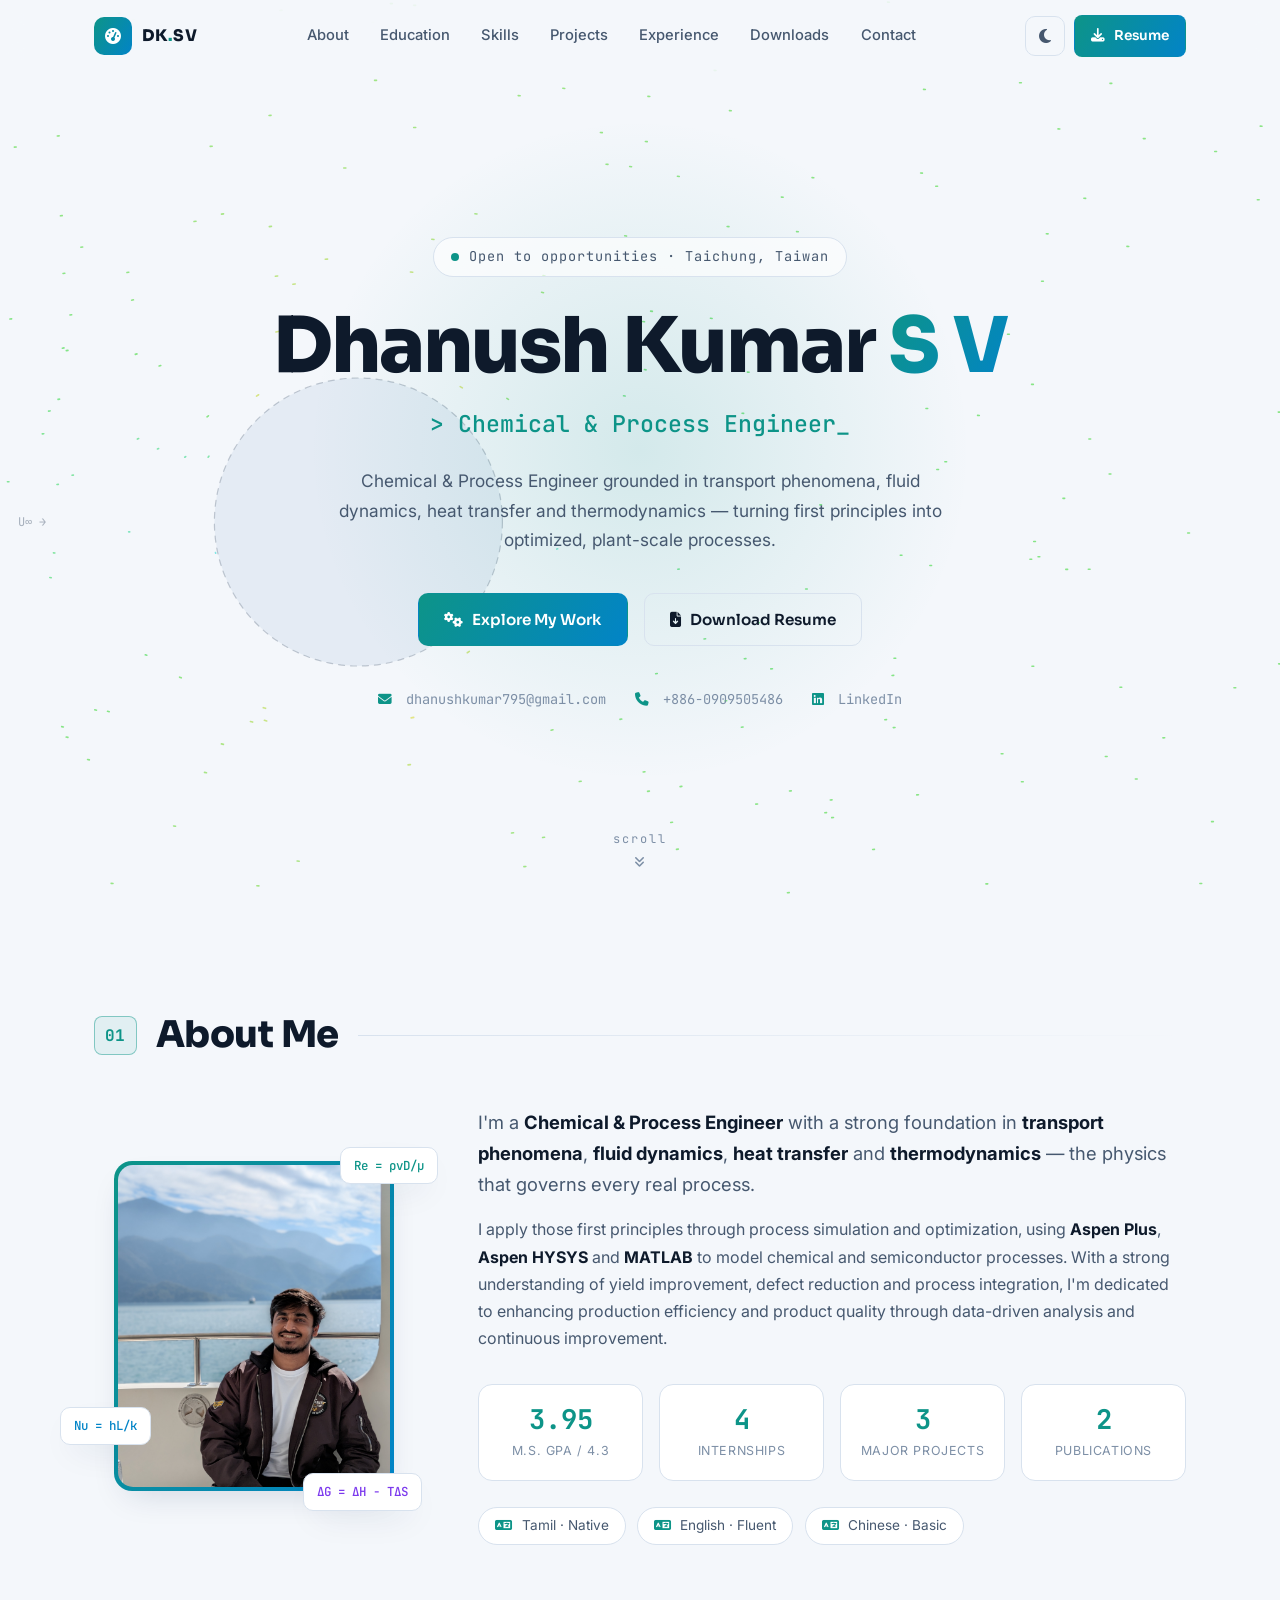
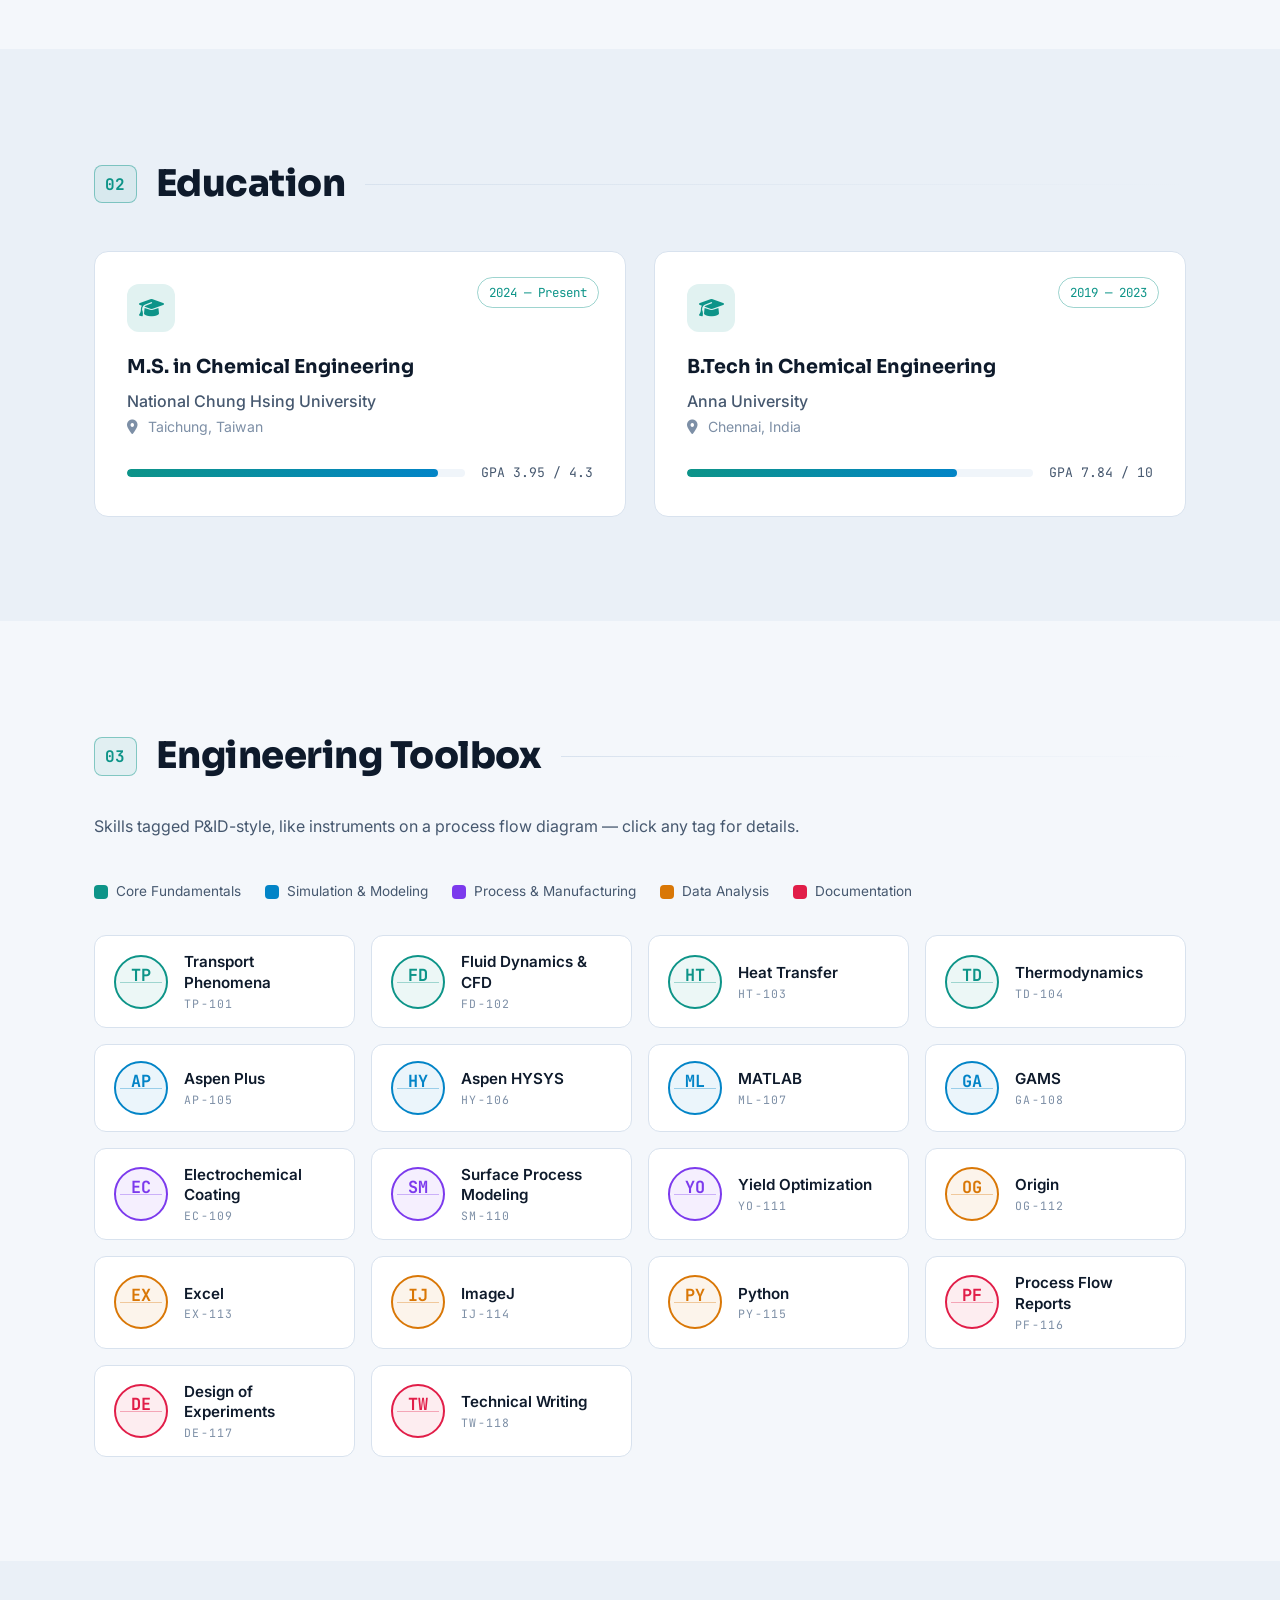
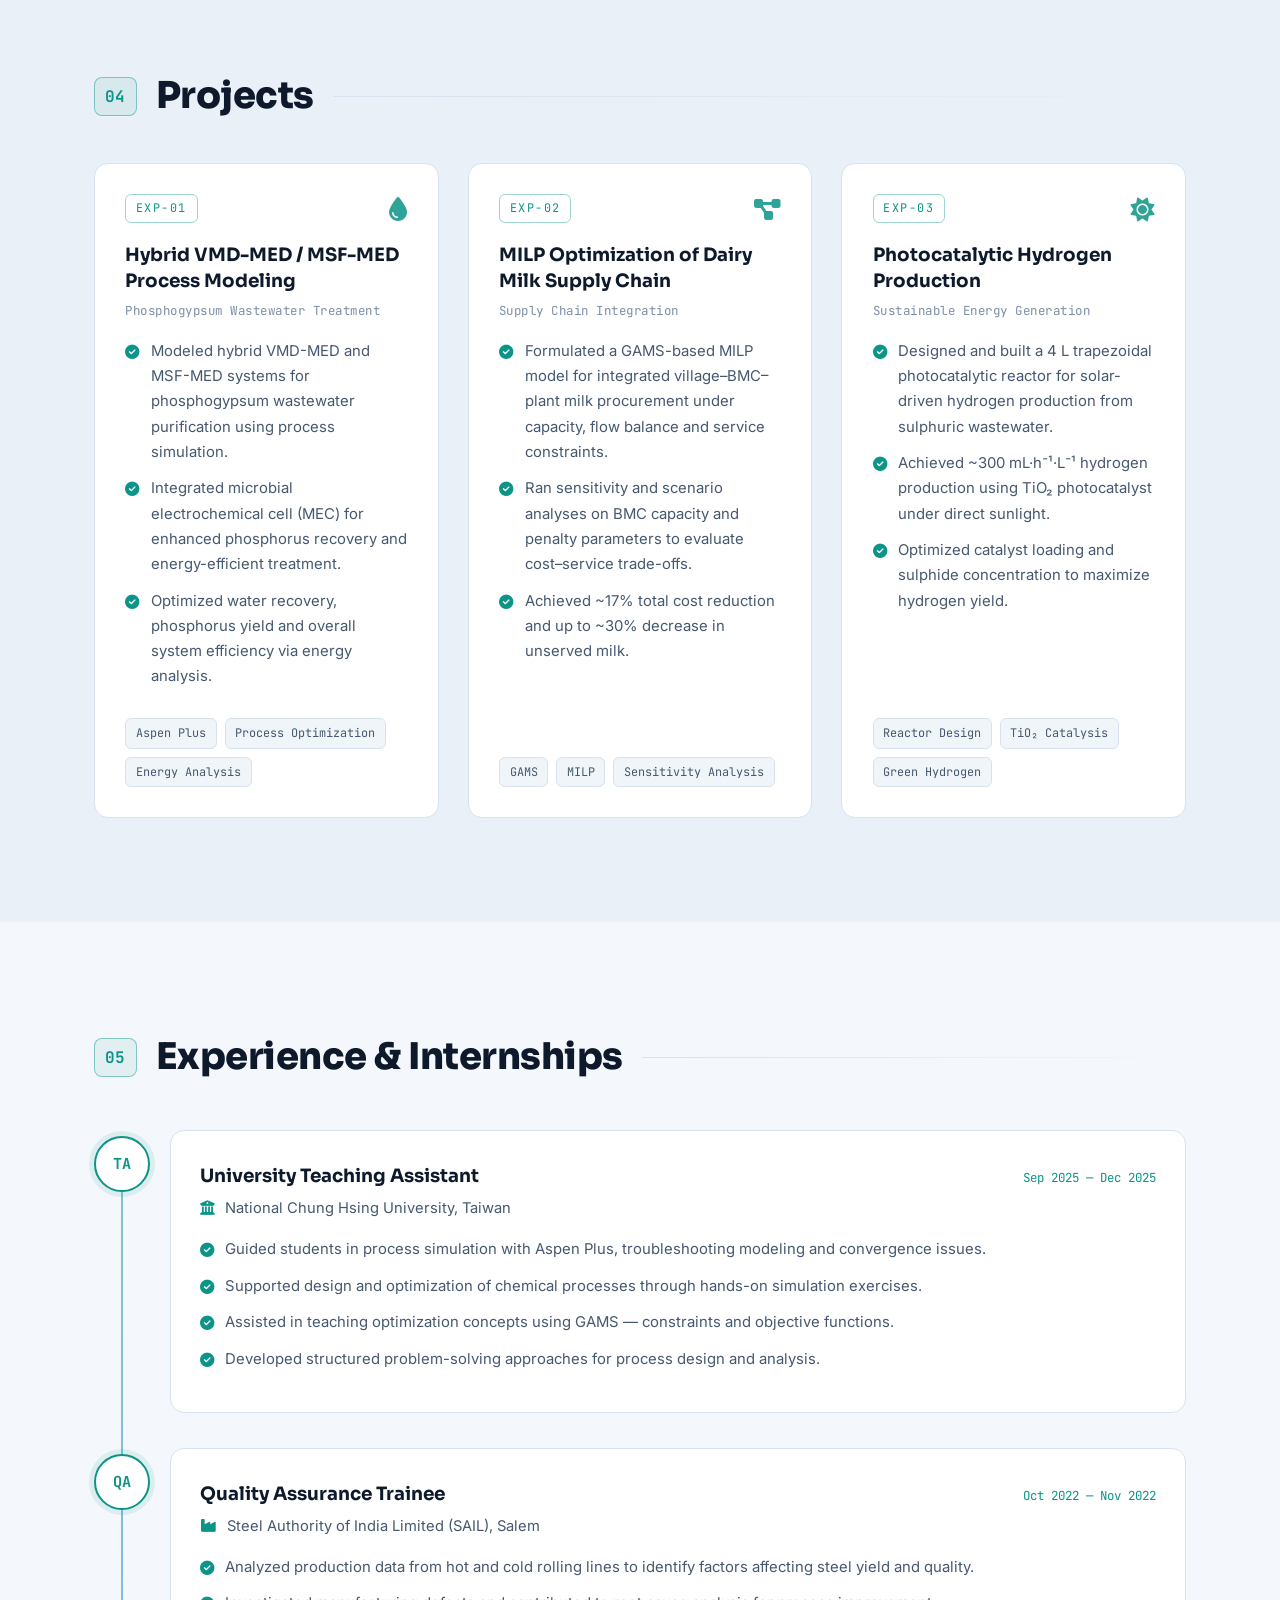
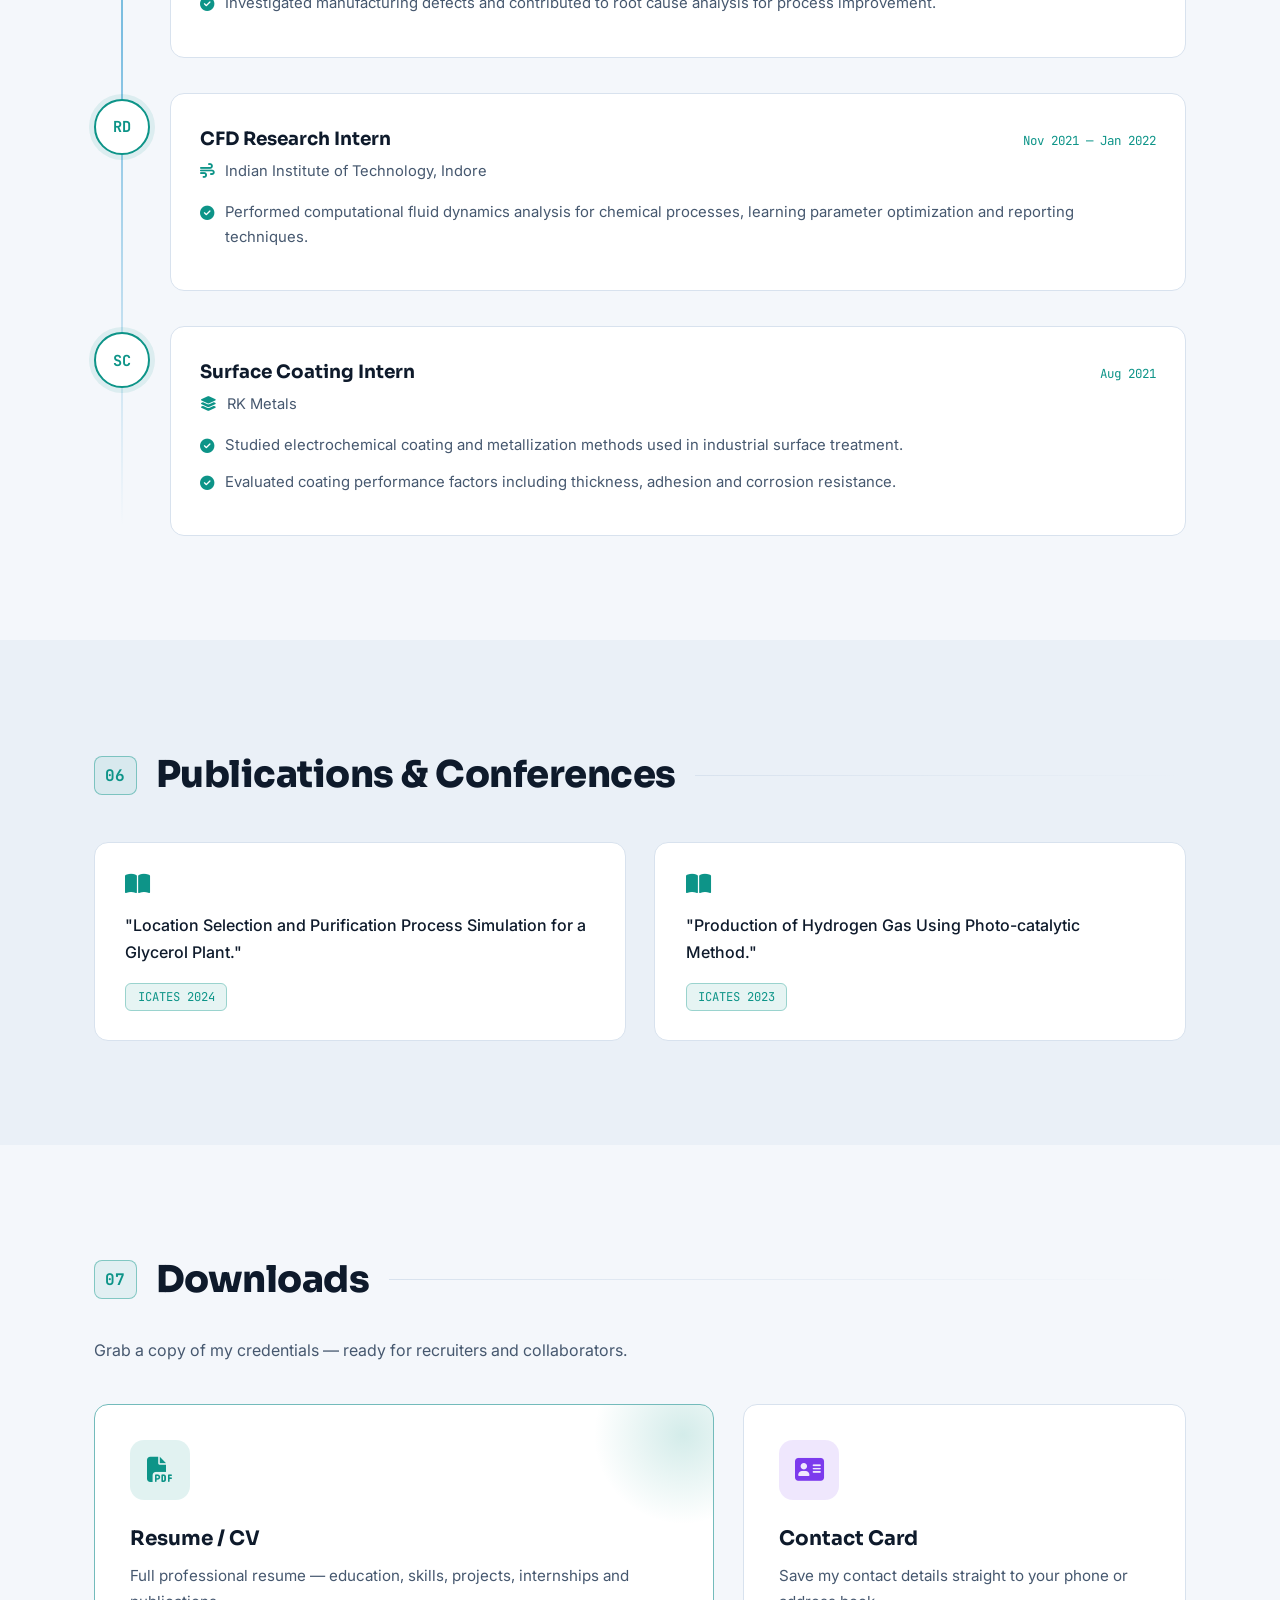
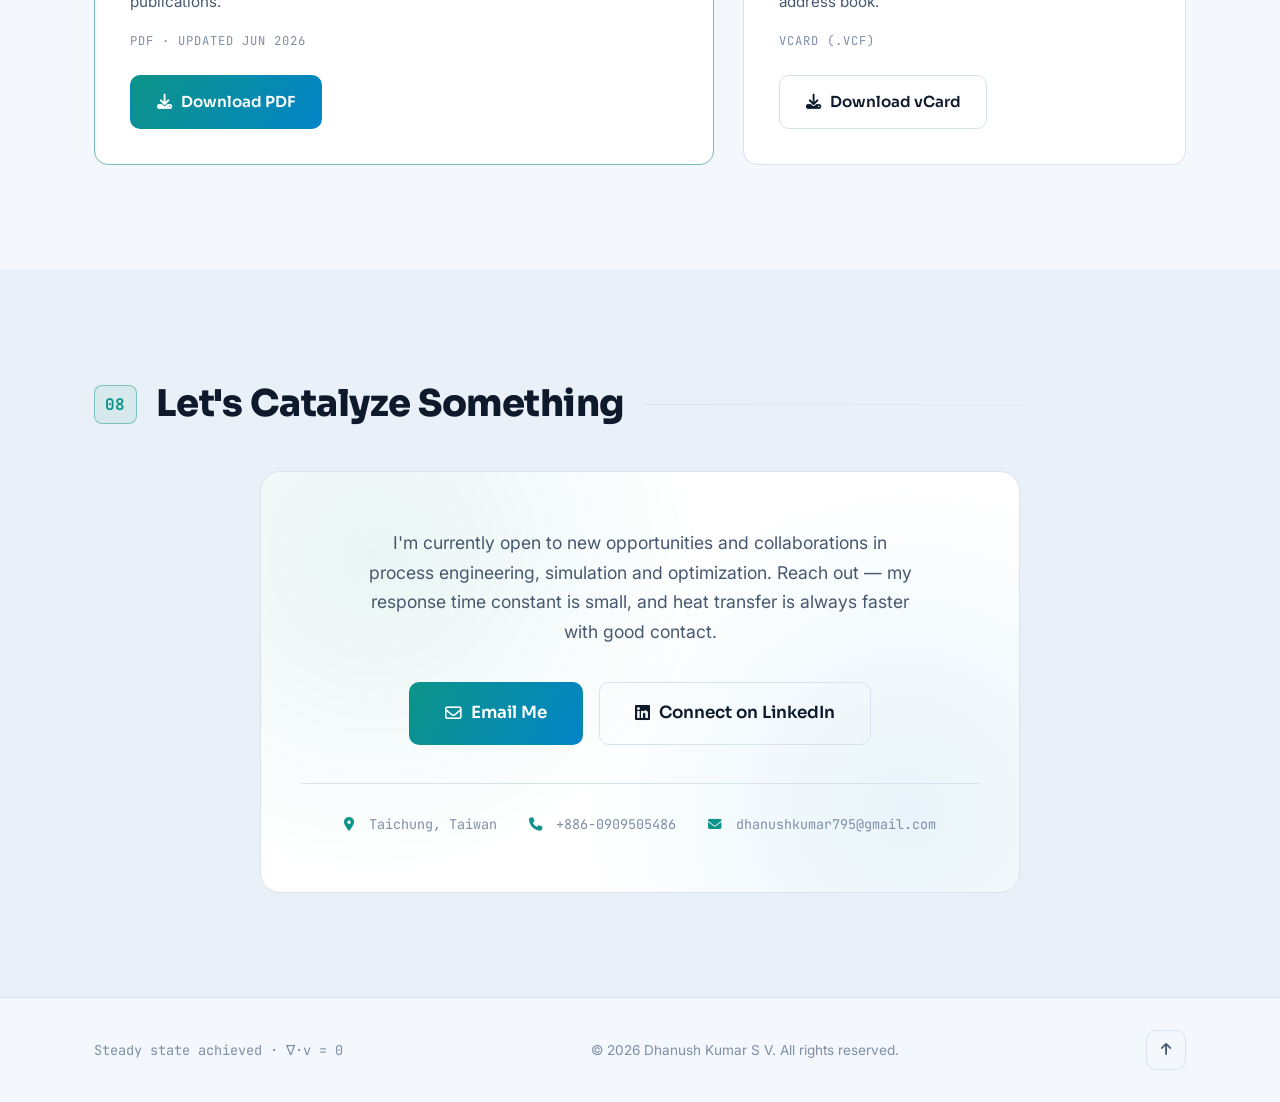
==== index.html @ 95ab3b17 "Shift theme from chemistry to chemical engineering; default to light mode - Hero animation is now re" ====
<!DOCTYPE html>
<html lang="en">
<head>
    <meta charset="UTF-8">
    <meta name="viewport" content="width=device-width, initial-scale=1.0">
    <title>Dhanush Kumar S V — Process Engineer | Chemical Engineering Portfolio</title>
    <meta name="description" content="Portfolio of Dhanush Kumar S V — Process Engineer specialised in process simulation, optimization and manufacturing improvement. Aspen Plus, Aspen HYSYS, MATLAB, GAMS.">

    <!-- Fonts -->
    <link rel="preconnect" href="https://fonts.googleapis.com">
    <link rel="preconnect" href="https://fonts.gstatic.com" crossorigin>
    <link href="https://fonts.googleapis.com/css2?family=Sora:wght@400;600;700;800&family=Inter:wght@300;400;500;600&family=JetBrains+Mono:wght@400;500;700&display=swap" rel="stylesheet">

    <!-- FontAwesome -->
    <link rel="stylesheet" href="https://cdnjs.cloudflare.com/ajax/libs/font-awesome/6.5.1/css/all.min.css">

    <link rel="stylesheet" href="style.css">
</head>
<body>

    <!-- Scroll progress bar -->
    <div class="scroll-progress" id="scroll-progress"></div>

    <!-- ===== Navigation ===== -->
    <header class="nav-shell" id="nav-shell">
        <div class="container nav-inner">
            <a href="#home" class="brand">
                <span class="brand-mark">
                    <i class="fa-solid fa-gauge-high"></i>
                </span>
                <span class="brand-text">DK<span class="brand-dot">.</span>SV</span>
            </a>

            <nav class="nav-links" id="nav-links">
                <a href="#about" class="nav-link">About</a>
                <a href="#education" class="nav-link">Education</a>
                <a href="#skills" class="nav-link">Skills</a>
                <a href="#projects" class="nav-link">Projects</a>
                <a href="#experience" class="nav-link">Experience</a>
                <a href="#downloads" class="nav-link">Downloads</a>
                <a href="#contact" class="nav-link">Contact</a>
            </nav>

            <div class="nav-actions">
                <button class="icon-btn" id="theme-toggle" aria-label="Toggle theme">
                    <i class="fa-solid fa-moon"></i>
                </button>
                <a class="btn btn-sm btn-primary nav-cv" href="assets/Dhanush_Kumar_SV_Resume.pdf" download>
                    <i class="fa-solid fa-download"></i> Resume
                </a>
                <button class="icon-btn burger" id="burger" aria-label="Open menu">
                    <i class="fa-solid fa-bars"></i>
                </button>
            </div>
        </div>
    </header>

    <main>

        <!-- ===== Hero ===== -->
        <section class="hero" id="home">
            <canvas id="flow-canvas" aria-hidden="true"></canvas>
            <div class="hero-glow" aria-hidden="true"></div>

            <div class="container hero-content">
                <p class="hero-eyebrow mono"><span class="pulse-dot"></span> Open to opportunities · Taichung, Taiwan</p>
                <h1 class="hero-name">Dhanush Kumar <span class="grad-text">S V</span></h1>
                <h2 class="hero-role mono">&gt; <span id="typed-role"></span><span class="cursor">_</span></h2>
                <p class="hero-tagline">
                    Chemical &amp; Process Engineer grounded in transport phenomena, fluid dynamics,
                    heat transfer and thermodynamics — turning first principles into optimized,
                    plant-scale processes.
                </p>

                <div class="hero-cta">
                    <a href="#projects" class="btn btn-primary"><i class="fa-solid fa-gears"></i> Explore My Work</a>
                    <a href="assets/Dhanush_Kumar_SV_Resume.pdf" class="btn btn-ghost" download><i class="fa-solid fa-file-arrow-down"></i> Download Resume</a>
                </div>

                <div class="hero-meta mono">
                    <a href="mailto:dhanushkumar795@gmail.com"><i class="fa-solid fa-envelope"></i> dhanushkumar795@gmail.com</a>
                    <a href="tel:+8860909505486"><i class="fa-solid fa-phone"></i> +886-0909505486</a>
                    <a href="https://linkedin.com/in/dhanush-kumar-772274213" target="_blank" rel="noopener"><i class="fa-brands fa-linkedin"></i> LinkedIn</a>
                </div>
            </div>

            <a href="#about" class="scroll-hint" aria-label="Scroll down">
                <span class="mono">scroll</span>
                <i class="fa-solid fa-angles-down"></i>
            </a>
        </section>

        <!-- ===== About ===== -->
        <section class="section" id="about">
            <div class="container">
                <div class="section-head reveal">
                    <span class="section-index mono">01</span>
                    <h2 class="section-title">About Me</h2>
                    <span class="section-rule"></span>
                </div>

                <div class="about-grid">
                    <div class="about-photo reveal">
                        <div class="photo-frame">
                            <img src="images/PXL_20251206_024535104.PORTRAIT.jpg" alt="Portrait of Dhanush Kumar S V">
                        </div>
                        <span class="float-badge fb-1 mono">Re = ρvD/μ</span>
                        <span class="float-badge fb-2 mono">Nu = hL/k</span>
                        <span class="float-badge fb-3 mono">ΔG = ΔH − TΔS</span>
                    </div>

                    <div class="about-text reveal">
                        <p class="lead">
                            I'm a <strong>Chemical &amp; Process Engineer</strong> with a strong foundation in
                            <strong>transport phenomena</strong>, <strong>fluid dynamics</strong>,
                            <strong>heat transfer</strong> and <strong>thermodynamics</strong> — the physics
                            that governs every real process.
                        </p>
                        <p>
                            I apply those first principles through process simulation and optimization, using
                            <strong>Aspen Plus</strong>, <strong>Aspen HYSYS</strong> and <strong>MATLAB</strong>
                            to model chemical and semiconductor processes. With a strong understanding of yield
                            improvement, defect reduction and process integration, I'm dedicated to enhancing
                            production efficiency and product quality through data-driven analysis and
                            continuous improvement.
                        </p>

                        <div class="stats-row">
                            <div class="stat">
                                <span class="stat-num mono" data-count="3.95" data-decimals="2">0</span>
                                <span class="stat-label">M.S. GPA / 4.3</span>
                            </div>
                            <div class="stat">
                                <span class="stat-num mono" data-count="4">0</span>
                                <span class="stat-label">Internships</span>
                            </div>
                            <div class="stat">
                                <span class="stat-num mono" data-count="3">0</span>
                                <span class="stat-label">Major Projects</span>
                            </div>
                            <div class="stat">
                                <span class="stat-num mono" data-count="2">0</span>
                                <span class="stat-label">Publications</span>
                            </div>
                        </div>

                        <div class="lang-chips">
                            <span class="chip"><i class="fa-solid fa-language"></i> Tamil · Native</span>
                            <span class="chip"><i class="fa-solid fa-language"></i> English · Fluent</span>
                            <span class="chip"><i class="fa-solid fa-language"></i> Chinese · Basic</span>
                        </div>
                    </div>
                </div>
            </div>
        </section>

        <!-- ===== Education ===== -->
        <section class="section section-alt" id="education">
            <div class="container">
                <div class="section-head reveal">
                    <span class="section-index mono">02</span>
                    <h2 class="section-title">Education</h2>
                    <span class="section-rule"></span>
                </div>

                <div class="edu-grid">
                    <article class="edu-card reveal">
                        <div class="edu-icon"><i class="fa-solid fa-graduation-cap"></i></div>
                        <span class="edu-period mono">2024 — Present</span>
                        <h3>M.S. in Chemical Engineering</h3>
                        <p class="edu-school">National Chung Hsing University</p>
                        <p class="edu-loc"><i class="fa-solid fa-location-dot"></i> Taichung, Taiwan</p>
                        <div class="gpa-bar">
                            <div class="gpa-track"><div class="gpa-fill" data-width="92"></div></div>
                            <span class="mono">GPA 3.95 / 4.3</span>
                        </div>
                    </article>

                    <article class="edu-card reveal">
                        <div class="edu-icon"><i class="fa-solid fa-graduation-cap"></i></div>
                        <span class="edu-period mono">2019 — 2023</span>
                        <h3>B.Tech in Chemical Engineering</h3>
                        <p class="edu-school">Anna University</p>
                        <p class="edu-loc"><i class="fa-solid fa-location-dot"></i> Chennai, India</p>
                        <div class="gpa-bar">
                            <div class="gpa-track"><div class="gpa-fill" data-width="78"></div></div>
                            <span class="mono">GPA 7.84 / 10</span>
                        </div>
                    </article>
                </div>
            </div>
        </section>

        <!-- ===== Skills : Engineering Toolbox ===== -->
        <section class="section" id="skills">
            <div class="container">
                <div class="section-head reveal">
                    <span class="section-index mono">03</span>
                    <h2 class="section-title">Engineering Toolbox</h2>
                    <span class="section-rule"></span>
                </div>
                <p class="section-sub reveal">Skills tagged P&amp;ID-style, like instruments on a process flow diagram — click any tag for details.</p>

                <div class="legend reveal">
                    <span class="legend-item"><span class="swatch sw-core"></span> Core Fundamentals</span>
                    <span class="legend-item"><span class="swatch sw-sim"></span> Simulation &amp; Modeling</span>
                    <span class="legend-item"><span class="swatch sw-int"></span> Process &amp; Manufacturing</span>
                    <span class="legend-item"><span class="swatch sw-data"></span> Data Analysis</span>
                    <span class="legend-item"><span class="swatch sw-doc"></span> Documentation</span>
                </div>

                <div class="toolbox-grid reveal" id="toolbox-grid">
                    <button class="tag-card el-core" data-skill="Transport Phenomena"><span class="isa-bubble"><span>TP</span></span><span class="tag-info"><span class="tag-name">Transport Phenomena</span><span class="tag-code mono">TP-101</span></span></button>
                    <button class="tag-card el-core" data-skill="Fluid Dynamics"><span class="isa-bubble"><span>FD</span></span><span class="tag-info"><span class="tag-name">Fluid Dynamics &amp; CFD</span><span class="tag-code mono">FD-102</span></span></button>
                    <button class="tag-card el-core" data-skill="Heat Transfer"><span class="isa-bubble"><span>HT</span></span><span class="tag-info"><span class="tag-name">Heat Transfer</span><span class="tag-code mono">HT-103</span></span></button>
                    <button class="tag-card el-core" data-skill="Thermodynamics"><span class="isa-bubble"><span>TD</span></span><span class="tag-info"><span class="tag-name">Thermodynamics</span><span class="tag-code mono">TD-104</span></span></button>
                    <button class="tag-card el-sim" data-skill="Aspen Plus"><span class="isa-bubble"><span>AP</span></span><span class="tag-info"><span class="tag-name">Aspen Plus</span><span class="tag-code mono">AP-105</span></span></button>
                    <button class="tag-card el-sim" data-skill="Aspen HYSYS"><span class="isa-bubble"><span>HY</span></span><span class="tag-info"><span class="tag-name">Aspen HYSYS</span><span class="tag-code mono">HY-106</span></span></button>
                    <button class="tag-card el-sim" data-skill="MATLAB"><span class="isa-bubble"><span>ML</span></span><span class="tag-info"><span class="tag-name">MATLAB</span><span class="tag-code mono">ML-107</span></span></button>
                    <button class="tag-card el-sim" data-skill="GAMS"><span class="isa-bubble"><span>GA</span></span><span class="tag-info"><span class="tag-name">GAMS</span><span class="tag-code mono">GA-108</span></span></button>
                    <button class="tag-card el-int" data-skill="Electrochemical Coating"><span class="isa-bubble"><span>EC</span></span><span class="tag-info"><span class="tag-name">Electrochemical Coating</span><span class="tag-code mono">EC-109</span></span></button>
                    <button class="tag-card el-int" data-skill="Surface Process Modeling"><span class="isa-bubble"><span>SM</span></span><span class="tag-info"><span class="tag-name">Surface Process Modeling</span><span class="tag-code mono">SM-110</span></span></button>
                    <button class="tag-card el-int" data-skill="Yield Optimization"><span class="isa-bubble"><span>YO</span></span><span class="tag-info"><span class="tag-name">Yield Optimization</span><span class="tag-code mono">YO-111</span></span></button>
                    <button class="tag-card el-data" data-skill="Origin"><span class="isa-bubble"><span>OG</span></span><span class="tag-info"><span class="tag-name">Origin</span><span class="tag-code mono">OG-112</span></span></button>
                    <button class="tag-card el-data" data-skill="Excel"><span class="isa-bubble"><span>EX</span></span><span class="tag-info"><span class="tag-name">Excel</span><span class="tag-code mono">EX-113</span></span></button>
                    <button class="tag-card el-data" data-skill="ImageJ"><span class="isa-bubble"><span>IJ</span></span><span class="tag-info"><span class="tag-name">ImageJ</span><span class="tag-code mono">IJ-114</span></span></button>
                    <button class="tag-card el-data" data-skill="Python"><span class="isa-bubble"><span>PY</span></span><span class="tag-info"><span class="tag-name">Python</span><span class="tag-code mono">PY-115</span></span></button>
                    <button class="tag-card el-doc" data-skill="Process Flow Reports"><span class="isa-bubble"><span>PF</span></span><span class="tag-info"><span class="tag-name">Process Flow Reports</span><span class="tag-code mono">PF-116</span></span></button>
                    <button class="tag-card el-doc" data-skill="Design of Experiments"><span class="isa-bubble"><span>DE</span></span><span class="tag-info"><span class="tag-name">Design of Experiments</span><span class="tag-code mono">DE-117</span></span></button>
                    <button class="tag-card el-doc" data-skill="Technical Writing"><span class="isa-bubble"><span>TW</span></span><span class="tag-info"><span class="tag-name">Technical Writing</span><span class="tag-code mono">TW-118</span></span></button>
                </div>
            </div>
        </section>

        <!-- ===== Projects ===== -->
        <section class="section section-alt" id="projects">
            <div class="container">
                <div class="section-head reveal">
                    <span class="section-index mono">04</span>
                    <h2 class="section-title">Projects</h2>
                    <span class="section-rule"></span>
                </div>

                <div class="project-grid">
                    <article class="project-card reveal">
                        <div class="project-top">
                            <span class="exp-tag mono">EXP-01</span>
                            <i class="fa-solid fa-droplet project-icon"></i>
                        </div>
                        <h3>Hybrid VMD-MED / MSF-MED Process Modeling</h3>
                        <p class="project-domain mono">Phosphogypsum Wastewater Treatment</p>
                        <ul class="check-list">
                            <li>Modeled hybrid VMD-MED and MSF-MED systems for phosphogypsum wastewater purification using process simulation.</li>
                            <li>Integrated microbial electrochemical cell (MEC) for enhanced phosphorus recovery and energy-efficient treatment.</li>
                            <li>Optimized water recovery, phosphorus yield and overall system efficiency via energy analysis.</li>
                        </ul>
                        <div class="project-tags">
                            <span>Aspen Plus</span><span>Process Optimization</span><span>Energy Analysis</span>
                        </div>
                    </article>

                    <article class="project-card reveal">
                        <div class="project-top">
                            <span class="exp-tag mono">EXP-02</span>
                            <i class="fa-solid fa-diagram-project project-icon"></i>
                        </div>
                        <h3>MILP Optimization of Dairy Milk Supply Chain</h3>
                        <p class="project-domain mono">Supply Chain Integration</p>
                        <ul class="check-list">
                            <li>Formulated a GAMS-based MILP model for integrated village–BMC–plant milk procurement under capacity, flow balance and service constraints.</li>
                            <li>Ran sensitivity and scenario analyses on BMC capacity and penalty parameters to evaluate cost–service trade-offs.</li>
                            <li>Achieved ~17% total cost reduction and up to ~30% decrease in unserved milk.</li>
                        </ul>
                        <div class="project-tags">
                            <span>GAMS</span><span>MILP</span><span>Sensitivity Analysis</span>
                        </div>
                    </article>

                    <article class="project-card reveal">
                        <div class="project-top">
                            <span class="exp-tag mono">EXP-03</span>
                            <i class="fa-solid fa-sun project-icon"></i>
                        </div>
                        <h3>Photocatalytic Hydrogen Production</h3>
                        <p class="project-domain mono">Sustainable Energy Generation</p>
                        <ul class="check-list">
                            <li>Designed and built a 4 L trapezoidal photocatalytic reactor for solar-driven hydrogen production from sulphuric wastewater.</li>
                            <li>Achieved ~300 mL·h⁻¹·L⁻¹ hydrogen production using TiO₂ photocatalyst under direct sunlight.</li>
                            <li>Optimized catalyst loading and sulphide concentration to maximize hydrogen yield.</li>
                        </ul>
                        <div class="project-tags">
                            <span>Reactor Design</span><span>TiO₂ Catalysis</span><span>Green Hydrogen</span>
                        </div>
                    </article>
                </div>
            </div>
        </section>

        <!-- ===== Experience ===== -->
        <section class="section" id="experience">
            <div class="container">
                <div class="section-head reveal">
                    <span class="section-index mono">05</span>
                    <h2 class="section-title">Experience &amp; Internships</h2>
                    <span class="section-rule"></span>
                </div>

                <div class="flow-timeline">
                    <article class="flow-item reveal">
                        <div class="flow-node mono">TA</div>
                        <div class="flow-card">
                            <header>
                                <h3>University Teaching Assistant</h3>
                                <span class="period mono">Sep 2025 — Dec 2025</span>
                            </header>
                            <p class="flow-org"><i class="fa-solid fa-building-columns"></i> National Chung Hsing University, Taiwan</p>
                            <ul class="check-list">
                                <li>Guided students in process simulation with Aspen Plus, troubleshooting modeling and convergence issues.</li>
                                <li>Supported design and optimization of chemical processes through hands-on simulation exercises.</li>
                                <li>Assisted in teaching optimization concepts using GAMS — constraints and objective functions.</li>
                                <li>Developed structured problem-solving approaches for process design and analysis.</li>
                            </ul>
                        </div>
                    </article>

                    <article class="flow-item reveal">
                        <div class="flow-node mono">QA</div>
                        <div class="flow-card">
                            <header>
                                <h3>Quality Assurance Trainee</h3>
                                <span class="period mono">Oct 2022 — Nov 2022</span>
                            </header>
                            <p class="flow-org"><i class="fa-solid fa-industry"></i> Steel Authority of India Limited (SAIL), Salem</p>
                            <ul class="check-list">
                                <li>Analyzed production data from hot and cold rolling lines to identify factors affecting steel yield and quality.</li>
                                <li>Investigated manufacturing defects and contributed to root cause analysis for process improvement.</li>
                            </ul>
                        </div>
                    </article>

                    <article class="flow-item reveal">
                        <div class="flow-node mono">RD</div>
                        <div class="flow-card">
                            <header>
                                <h3>CFD Research Intern</h3>
                                <span class="period mono">Nov 2021 — Jan 2022</span>
                            </header>
                            <p class="flow-org"><i class="fa-solid fa-wind"></i> Indian Institute of Technology, Indore</p>
                            <ul class="check-list">
                                <li>Performed computational fluid dynamics analysis for chemical processes, learning parameter optimization and reporting techniques.</li>
                            </ul>
                        </div>
                    </article>

                    <article class="flow-item reveal">
                        <div class="flow-node mono">SC</div>
                        <div class="flow-card">
                            <header>
                                <h3>Surface Coating Intern</h3>
                                <span class="period mono">Aug 2021</span>
                            </header>
                            <p class="flow-org"><i class="fa-solid fa-layer-group"></i> RK Metals</p>
                            <ul class="check-list">
                                <li>Studied electrochemical coating and metallization methods used in industrial surface treatment.</li>
                                <li>Evaluated coating performance factors including thickness, adhesion and corrosion resistance.</li>
                            </ul>
                        </div>
                    </article>
                </div>
            </div>
        </section>

        <!-- ===== Publications ===== -->
        <section class="section section-alt" id="publications">
            <div class="container">
                <div class="section-head reveal">
                    <span class="section-index mono">06</span>
                    <h2 class="section-title">Publications &amp; Conferences</h2>
                    <span class="section-rule"></span>
                </div>

                <div class="pub-grid">
                    <article class="pub-card reveal">
                        <i class="fa-solid fa-book-open pub-icon"></i>
                        <p class="pub-title">"Location Selection and Purification Process Simulation for a Glycerol Plant."</p>
                        <span class="pub-badge mono">ICATES 2024</span>
                    </article>
                    <article class="pub-card reveal">
                        <i class="fa-solid fa-book-open pub-icon"></i>
                        <p class="pub-title">"Production of Hydrogen Gas Using Photo-catalytic Method."</p>
                        <span class="pub-badge mono">ICATES 2023</span>
                    </article>
                </div>
            </div>
        </section>

        <!-- ===== Downloads ===== -->
        <section class="section" id="downloads">
            <div class="container">
                <div class="section-head reveal">
                    <span class="section-index mono">07</span>
                    <h2 class="section-title">Downloads</h2>
                    <span class="section-rule"></span>
                </div>
                <p class="section-sub reveal">Grab a copy of my credentials — ready for recruiters and collaborators.</p>

                <div class="download-grid">
                    <article class="download-card featured reveal">
                        <div class="dl-icon"><i class="fa-solid fa-file-pdf"></i></div>
                        <div class="dl-info">
                            <h3>Resume / CV</h3>
                            <p>Full professional resume — education, skills, projects, internships and publications.</p>
                            <span class="dl-meta mono">PDF · Updated Jun 2026</span>
                        </div>
                        <a class="btn btn-primary" href="assets/Dhanush_Kumar_SV_Resume.pdf" download="Dhanush_Kumar_SV_Resume.pdf">
                            <i class="fa-solid fa-download"></i> Download PDF
                        </a>
                    </article>

                    <article class="download-card reveal">
                        <div class="dl-icon alt"><i class="fa-solid fa-address-card"></i></div>
                        <div class="dl-info">
                            <h3>Contact Card</h3>
                            <p>Save my contact details straight to your phone or address book.</p>
                            <span class="dl-meta mono">vCard (.vcf)</span>
                        </div>
                        <a class="btn btn-ghost" href="assets/Dhanush_Kumar_SV.vcf" download="Dhanush_Kumar_SV.vcf">
                            <i class="fa-solid fa-download"></i> Download vCard
                        </a>
                    </article>
                </div>
            </div>
        </section>

        <!-- ===== Contact ===== -->
        <section class="section section-alt" id="contact">
            <div class="container">
                <div class="section-head reveal">
                    <span class="section-index mono">08</span>
                    <h2 class="section-title">Let's Catalyze Something</h2>
                    <span class="section-rule"></span>
                </div>

                <div class="contact-panel reveal">
                    <p class="contact-lead">
                        I'm currently open to new opportunities and collaborations in process engineering,
                        simulation and optimization. Reach out — my response time constant is small, and
                        heat transfer is always faster with good contact.
                    </p>

                    <div class="contact-actions">
                        <a class="btn btn-primary btn-lg" href="https://mail.google.com/mail/?view=cm&fs=1&to=dhanushkumar795@gmail.com" target="_blank" rel="noopener">
                            <i class="fa-regular fa-envelope"></i> Email Me
                        </a>
                        <a class="btn btn-ghost btn-lg" href="https://linkedin.com/in/dhanush-kumar-772274213" target="_blank" rel="noopener">
                            <i class="fa-brands fa-linkedin"></i> Connect on LinkedIn
                        </a>
                    </div>

                    <div class="contact-grid mono">
                        <span><i class="fa-solid fa-location-dot"></i> Taichung, Taiwan</span>
                        <span><i class="fa-solid fa-phone"></i> +886-0909505486</span>
                        <span><i class="fa-solid fa-envelope"></i> dhanushkumar795@gmail.com</span>
                    </div>
                </div>
            </div>
        </section>

    </main>

    <footer class="footer">
        <div class="container footer-inner">
            <p class="mono">Steady state achieved · ∇·v = 0</p>
            <p>&copy; 2026 Dhanush Kumar S V. All rights reserved.</p>
            <a href="#home" class="to-top" aria-label="Back to top"><i class="fa-solid fa-arrow-up"></i></a>
        </div>
    </footer>

    <!-- ===== Skill Modal ===== -->
    <div class="modal-overlay" id="modal-overlay">
        <div class="modal" role="dialog" aria-modal="true" aria-labelledby="modal-title">
            <header class="modal-head">
                <span class="modal-sym mono" id="modal-sym">TP</span>
                <h3 id="modal-title">Skill</h3>
                <button class="icon-btn" id="modal-close" aria-label="Close"><i class="fa-solid fa-xmark"></i></button>
            </header>
            <div class="modal-body">
                <h4 class="mono">// What it is</h4>
                <p id="modal-desc"></p>
                <h4 class="mono">// What I did with it</h4>
                <p id="modal-exp"></p>
            </div>
        </div>
    </div>

    <script src="script.js"></script>
</body>
</html>
---- style.css ----
/* ============================================================
   MOLECULAR LAB — Chemical Engineering Portfolio Theme
   ============================================================ */

:root {
    /* LIGHT THEME (default) */
    --bg: #f4f7fb;
    --bg-alt: #eaf0f7;
    --surface: #ffffff;
    --surface-2: #f0f5fa;
    --border: #d8e2ee;

    --text: #0e1a2b;
    --muted: #46586f;
    --faint: #7d8fa6;

    --teal: #0d9488;
    --cyan: #0284c7;
    --violet: #7c3aed;
    --amber: #d97706;
    --rose: #e11d48;

    --grad: linear-gradient(120deg, #0d9488, #0284c7);
    --btn-text: #ffffff;

    --shadow: 0 14px 34px -14px rgba(15, 40, 80, 0.18);
    --glow: 0 0 24px rgba(13, 148, 136, 0.18);

    --font-head: 'Sora', system-ui, sans-serif;
    --font-body: 'Inter', system-ui, sans-serif;
    --font-mono: 'JetBrains Mono', monospace;

    --r: 14px;
    --t: all 0.3s cubic-bezier(0.4, 0, 0.2, 1);
}

[data-theme="dark"] {
    --bg: #070c18;
    --bg-alt: #0b1322;
    --surface: #101a2e;
    --surface-2: #16223a;
    --border: #1f2d47;

    --text: #e8eef8;
    --muted: #93a4bd;
    --faint: #5d7191;

    --teal: #2dd4bf;
    --cyan: #38bdf8;
    --violet: #a78bfa;
    --amber: #fbbf24;
    --rose: #fb7185;

    --grad: linear-gradient(120deg, var(--teal), var(--cyan));
    --btn-text: #04121f;

    --shadow: 0 16px 40px -12px rgba(0, 0, 0, 0.55);
    --glow: 0 0 24px rgba(45, 212, 191, 0.25);
}

* { margin: 0; padding: 0; box-sizing: border-box; }

html { scroll-behavior: smooth; scroll-padding-top: 90px; }

body {
    background: var(--bg);
    color: var(--text);
    font-family: var(--font-body);
    line-height: 1.7;
    overflow-x: hidden;
    transition: background 0.35s ease, color 0.35s ease;
}

.mono { font-family: var(--font-mono); }

a { color: var(--teal); text-decoration: none; transition: var(--t); }
a:hover { color: var(--cyan); }

img { max-width: 100%; display: block; }
button { font-family: inherit; }

.container { max-width: 1140px; margin: 0 auto; padding: 0 1.5rem; }

/* ===== Scroll progress ===== */
.scroll-progress {
    position: fixed; top: 0; left: 0; height: 3px; width: 0;
    background: var(--grad); z-index: 1200;
    box-shadow: var(--glow);
}

/* ===== Buttons ===== */
.btn {
    display: inline-flex; align-items: center; gap: 0.55rem;
    padding: 0.8rem 1.6rem; border-radius: 10px;
    font-weight: 600; font-size: 0.95rem; font-family: var(--font-head);
    cursor: pointer; border: 1px solid transparent; transition: var(--t);
}
.btn-primary {
    background: var(--grad); color: var(--btn-text);
}
.btn-primary:hover { transform: translateY(-2px); box-shadow: var(--glow); color: var(--btn-text); }
.btn-ghost {
    background: transparent; color: var(--text); border-color: var(--border);
}
.btn-ghost:hover { border-color: var(--teal); color: var(--teal); transform: translateY(-2px); }
.btn-sm { padding: 0.5rem 1rem; font-size: 0.85rem; border-radius: 8px; }
.btn-lg { padding: 1rem 2.2rem; font-size: 1.05rem; }

.icon-btn {
    background: transparent; border: 1px solid var(--border); color: var(--muted);
    width: 40px; height: 40px; border-radius: 10px; cursor: pointer;
    font-size: 1rem; transition: var(--t);
    display: inline-flex; align-items: center; justify-content: center;
}
.icon-btn:hover { color: var(--teal); border-color: var(--teal); }

/* ===== Navigation ===== */
.nav-shell {
    position: fixed; top: 0; left: 0; right: 0; z-index: 1000;
    background: color-mix(in srgb, var(--bg) 72%, transparent);
    backdrop-filter: blur(14px);
    -webkit-backdrop-filter: blur(14px);
    border-bottom: 1px solid transparent;
    transition: var(--t);
}
.nav-shell.scrolled { border-bottom-color: var(--border); }

.nav-inner {
    display: flex; align-items: center; justify-content: space-between;
    height: 72px; gap: 1rem;
}

.brand { display: flex; align-items: center; gap: 0.6rem; color: var(--text); }
.brand:hover { color: var(--text); }
.brand-mark {
    width: 38px; height: 38px; border-radius: 10px;
    background: var(--grad); color: var(--btn-text);
    display: inline-flex; align-items: center; justify-content: center;
}
.brand-text { font-family: var(--font-head); font-weight: 800; letter-spacing: 1px; }
.brand-dot { color: var(--teal); }

.nav-links { display: flex; gap: 0.25rem; }
.nav-link {
    color: var(--muted); font-size: 0.92rem; font-weight: 500;
    padding: 0.5rem 0.85rem; border-radius: 8px;
}
.nav-link:hover { color: var(--text); background: var(--surface); }
.nav-link.active { color: var(--teal); background: color-mix(in srgb, var(--teal) 12%, transparent); }

.nav-actions { display: flex; align-items: center; gap: 0.6rem; }
.burger { display: none; }

/* ===== Hero ===== */
.hero {
    min-height: 100svh;
    display: flex; align-items: center; justify-content: center;
    position: relative; overflow: hidden;
    padding: 7rem 0 4rem;
}

#flow-canvas {
    position: absolute; inset: 0; width: 100%; height: 100%;
    z-index: 0;
}

.hero-glow {
    position: absolute; z-index: 0; pointer-events: none;
    width: 720px; height: 720px; border-radius: 50%;
    background: radial-gradient(circle, color-mix(in srgb, var(--teal) 14%, transparent) 0%, transparent 65%);
    top: 50%; left: 50%; transform: translate(-50%, -50%);
}

.hero-content { position: relative; z-index: 2; text-align: center; max-width: 860px; }

.hero-eyebrow {
    color: var(--muted); font-size: 0.85rem; letter-spacing: 1px;
    display: inline-flex; align-items: center; gap: 0.6rem;
    border: 1px solid var(--border); border-radius: 999px;
    padding: 0.45rem 1.1rem; margin-bottom: 1.8rem;
    background: color-mix(in srgb, var(--surface) 65%, transparent);
}
.pulse-dot {
    width: 8px; height: 8px; border-radius: 50%;
    background: var(--teal);
    box-shadow: 0 0 0 0 rgba(45, 212, 191, 0.6);
    animation: pulse 2s infinite;
}
@keyframes pulse {
    0% { box-shadow: 0 0 0 0 rgba(45, 212, 191, 0.55); }
    70% { box-shadow: 0 0 0 10px rgba(45, 212, 191, 0); }
    100% { box-shadow: 0 0 0 0 rgba(45, 212, 191, 0); }
}

.hero-name {
    font-family: var(--font-head);
    font-size: clamp(2.6rem, 7vw, 4.8rem);
    font-weight: 800; line-height: 1.08; letter-spacing: -2px;
    margin-bottom: 1rem;
}
.grad-text {
    background: var(--grad);
    -webkit-background-clip: text; background-clip: text;
    color: transparent;
}

.hero-role {
    font-size: clamp(1.05rem, 2.6vw, 1.45rem);
    color: var(--teal); font-weight: 500; margin-bottom: 1.4rem;
    min-height: 1.6em;
}
.cursor { animation: blink 1s steps(1) infinite; }
@keyframes blink { 50% { opacity: 0; } }

.hero-tagline {
    color: var(--muted); font-size: 1.08rem; max-width: 620px;
    margin: 0 auto 2.4rem;
}

.hero-cta { display: flex; gap: 1rem; justify-content: center; flex-wrap: wrap; margin-bottom: 2.6rem; }

.hero-meta {
    display: flex; gap: 1.8rem; justify-content: center; flex-wrap: wrap;
    font-size: 0.85rem;
}
.hero-meta a { color: var(--faint); }
.hero-meta a:hover { color: var(--teal); }
.hero-meta i { margin-right: 0.4rem; color: var(--teal); }

.scroll-hint {
    position: absolute; bottom: 2rem; left: 50%; transform: translateX(-50%);
    z-index: 2; color: var(--faint); font-size: 0.75rem; letter-spacing: 2px;
    display: flex; flex-direction: column; align-items: center; gap: 0.4rem;
    animation: bob 2.4s ease-in-out infinite;
}
.scroll-hint:hover { color: var(--teal); }
@keyframes bob { 0%, 100% { transform: translate(-50%, 0); } 50% { transform: translate(-50%, 8px); } }

/* ===== Sections ===== */
.section { padding: 6.5rem 0; }
.section-alt { background: var(--bg-alt); }

.section-head {
    display: flex; align-items: center; gap: 1.2rem;
    margin-bottom: 1.6rem;
}
.section-index {
    color: var(--teal); font-size: 1rem; font-weight: 700;
    border: 1px solid color-mix(in srgb, var(--teal) 45%, transparent);
    border-radius: 8px; padding: 0.3rem 0.65rem;
    background: color-mix(in srgb, var(--teal) 8%, transparent);
}
.section-title {
    font-family: var(--font-head);
    font-size: clamp(1.6rem, 4vw, 2.3rem);
    font-weight: 800; letter-spacing: -0.5px;
    white-space: nowrap;
}
.section-rule { flex: 1; height: 1px; background: linear-gradient(90deg, var(--border), transparent); }

.section-sub { color: var(--muted); margin-bottom: 2.5rem; }

/* ===== About ===== */
.about-grid {
    display: grid; grid-template-columns: 320px 1fr;
    gap: 4rem; align-items: center; margin-top: 2.5rem;
}

.about-photo { position: relative; width: 300px; height: 350px; margin: 0 auto; }
.photo-frame {
    width: 280px; height: 330px; margin: 10px auto;
    border-radius: 18px;
    background: var(--grad);
    padding: 4px;
    position: relative; z-index: 2;
    box-shadow: var(--shadow);
}
.photo-frame img {
    width: 100%; height: 100%; object-fit: cover;
    border-radius: 15px;
}
.float-badge {
    position: absolute; z-index: 3;
    background: var(--surface); border: 1px solid var(--border);
    border-radius: 10px; padding: 0.45rem 0.8rem;
    font-size: 0.78rem; font-weight: 500; color: var(--teal);
    box-shadow: var(--shadow);
    animation: floaty 5s ease-in-out infinite;
}
.fb-1 { top: -4px; right: -34px; animation-delay: 0s; }
.fb-2 { bottom: 56px; left: -44px; animation-delay: 1.6s; color: var(--cyan); }
.fb-3 { bottom: -10px; right: -18px; animation-delay: 3.2s; color: var(--violet); }
@keyframes floaty {
    0%, 100% { transform: translateY(0); }
    50% { transform: translateY(-9px); }
}

.about-text .lead { font-size: 1.15rem; margin-bottom: 1rem; }
.about-text p { color: var(--muted); margin-bottom: 1rem; }
.about-text strong { color: var(--text); }

.stats-row {
    display: grid; grid-template-columns: repeat(4, 1fr);
    gap: 1rem; margin: 2rem 0 1.6rem;
}
.stat {
    background: var(--surface); border: 1px solid var(--border);
    border-radius: var(--r); padding: 1.1rem 0.8rem; text-align: center;
    transition: var(--t);
}
.stat:hover { border-color: var(--teal); transform: translateY(-3px); }
.stat-num { display: block; font-size: 1.7rem; font-weight: 700; color: var(--teal); line-height: 1.2; }
.stat-label { font-size: 0.78rem; color: var(--faint); text-transform: uppercase; letter-spacing: 0.6px; }

.lang-chips { display: flex; gap: 0.7rem; flex-wrap: wrap; }
.chip {
    border: 1px solid var(--border); border-radius: 999px;
    padding: 0.4rem 1rem; font-size: 0.85rem; color: var(--muted);
    background: var(--surface);
}
.chip i { color: var(--teal); margin-right: 0.35rem; }

/* ===== Education ===== */
.edu-grid {
    display: grid; grid-template-columns: repeat(auto-fit, minmax(340px, 1fr));
    gap: 1.8rem; margin-top: 2.2rem;
}
.edu-card {
    background: var(--surface); border: 1px solid var(--border);
    border-radius: var(--r); padding: 2rem; position: relative;
    overflow: hidden; transition: var(--t);
}
.edu-card::before {
    content: ''; position: absolute; top: 0; left: 0; right: 0; height: 3px;
    background: var(--grad); transform: scaleX(0); transform-origin: left;
    transition: transform 0.45s ease;
}
.edu-card:hover { transform: translateY(-4px); box-shadow: var(--shadow); }
.edu-card:hover::before { transform: scaleX(1); }

.edu-icon {
    width: 48px; height: 48px; border-radius: 12px;
    background: color-mix(in srgb, var(--teal) 12%, transparent);
    color: var(--teal); font-size: 1.25rem;
    display: flex; align-items: center; justify-content: center;
    margin-bottom: 1.2rem;
}
.edu-period {
    position: absolute; top: 1.6rem; right: 1.6rem;
    font-size: 0.78rem; color: var(--teal);
    border: 1px solid color-mix(in srgb, var(--teal) 40%, transparent);
    padding: 0.25rem 0.7rem; border-radius: 999px;
}
.edu-card h3 { font-family: var(--font-head); font-size: 1.2rem; margin-bottom: 0.3rem; }
.edu-school { color: var(--muted); font-weight: 500; }
.edu-loc { color: var(--faint); font-size: 0.88rem; margin-bottom: 1.4rem; }
.edu-loc i { margin-right: 0.35rem; }

.gpa-bar { display: flex; align-items: center; gap: 1rem; }
.gpa-track {
    flex: 1; height: 8px; background: var(--surface-2);
    border-radius: 999px; overflow: hidden;
}
.gpa-fill {
    height: 100%; width: 0; border-radius: 999px;
    background: var(--grad); transition: width 1.4s cubic-bezier(0.22, 1, 0.36, 1);
}
.gpa-bar .mono { font-size: 0.82rem; color: var(--muted); white-space: nowrap; }

/* ===== Skills: P&ID instrument tags ===== */
.legend { display: flex; gap: 1.5rem; flex-wrap: wrap; margin-bottom: 2rem; }
.legend-item { display: inline-flex; align-items: center; gap: 0.5rem; font-size: 0.85rem; color: var(--muted); }
.swatch { width: 14px; height: 14px; border-radius: 4px; }
.sw-core { background: var(--teal); }
.sw-sim { background: var(--cyan); }
.sw-int { background: var(--violet); }
.sw-data { background: var(--amber); }
.sw-doc { background: var(--rose); }

.toolbox-grid {
    display: grid;
    grid-template-columns: repeat(auto-fill, minmax(250px, 1fr));
    gap: 1rem;
}
.tag-card {
    display: flex; align-items: center; gap: 1rem;
    background: var(--surface); border: 1px solid var(--border);
    border-radius: 12px; cursor: pointer;
    padding: 1rem 1.2rem;
    color: var(--text); text-align: left;
    transition: var(--t);
    --el: var(--teal);
}
.el-core { --el: var(--teal); }
.el-sim { --el: var(--cyan); }
.el-int { --el: var(--violet); }
.el-data { --el: var(--amber); }
.el-doc { --el: var(--rose); }

.tag-card:hover {
    transform: translateY(-4px);
    border-color: var(--el);
    box-shadow: 0 12px 28px -10px color-mix(in srgb, var(--el) 45%, transparent);
}

/* ISA-5.1 style instrument bubble */
.isa-bubble {
    width: 54px; height: 54px; flex-shrink: 0;
    border: 2.5px solid var(--el); border-radius: 50%;
    background: color-mix(in srgb, var(--el) 8%, transparent);
    color: var(--el);
    font-family: var(--font-mono); font-weight: 700; font-size: 1.05rem;
    display: flex; align-items: center; justify-content: center;
    position: relative;
}
.isa-bubble::after {
    content: ''; position: absolute; left: 4px; right: 4px; top: 50%;
    height: 1px; background: color-mix(in srgb, var(--el) 35%, transparent);
}
.isa-bubble span { transform: translateY(-7px); }

.tag-info { display: flex; flex-direction: column; }
.tag-name { font-weight: 600; font-size: 0.95rem; line-height: 1.35; }
.tag-code { font-size: 0.72rem; color: var(--faint); letter-spacing: 1.2px; margin-top: 0.15rem; }

/* ===== Projects ===== */
.project-grid {
    display: grid; grid-template-columns: repeat(auto-fit, minmax(320px, 1fr));
    gap: 1.8rem; margin-top: 2.2rem;
}
.project-card {
    background: var(--surface); border: 1px solid var(--border);
    border-radius: var(--r); padding: 1.9rem;
    display: flex; flex-direction: column;
    transition: var(--t); position: relative; overflow: hidden;
}
.project-card:hover { transform: translateY(-5px); border-color: color-mix(in srgb, var(--teal) 55%, var(--border)); box-shadow: var(--shadow); }

.project-top { display: flex; align-items: center; justify-content: space-between; margin-bottom: 1.2rem; }
.exp-tag {
    font-size: 0.74rem; letter-spacing: 1.5px; color: var(--teal);
    border: 1px solid color-mix(in srgb, var(--teal) 40%, transparent);
    border-radius: 6px; padding: 0.2rem 0.6rem;
}
.project-icon { font-size: 1.5rem; color: var(--teal); opacity: 0.85; }

.project-card h3 { font-family: var(--font-head); font-size: 1.15rem; line-height: 1.4; margin-bottom: 0.4rem; }
.project-domain { font-size: 0.78rem; color: var(--faint); margin-bottom: 1.1rem; letter-spacing: 0.5px; }

.check-list { list-style: none; }
.check-list li {
    position: relative; padding-left: 1.6rem; margin-bottom: 0.7rem;
    color: var(--muted); font-size: 0.93rem;
}
.check-list li::before {
    content: '\f058'; font-family: 'Font Awesome 6 Free'; font-weight: 900;
    position: absolute; left: 0; top: 1px; color: var(--teal); font-size: 0.9rem;
}

.project-tags { display: flex; gap: 0.5rem; flex-wrap: wrap; margin-top: auto; padding-top: 1.1rem; }
.project-tags span {
    font-size: 0.74rem; font-family: var(--font-mono);
    color: var(--muted); background: var(--surface-2);
    border: 1px solid var(--border); border-radius: 6px;
    padding: 0.25rem 0.6rem;
}

/* ===== Experience flow timeline ===== */
.flow-timeline { position: relative; margin-top: 2.6rem; padding-left: 76px; }
.flow-timeline::before {
    content: ''; position: absolute; left: 27px; top: 10px; bottom: 10px;
    width: 2px;
    background: linear-gradient(180deg, var(--teal), var(--cyan), transparent);
    opacity: 0.5;
}
.flow-item { position: relative; margin-bottom: 2.2rem; }
.flow-item:last-child { margin-bottom: 0; }

.flow-node {
    position: absolute; left: -76px; top: 6px;
    width: 56px; height: 56px; border-radius: 50%;
    background: var(--surface);
    border: 2.5px solid var(--teal);
    box-shadow: 0 0 0 5px color-mix(in srgb, var(--teal) 10%, transparent);
    color: var(--teal); font-weight: 700; font-size: 0.95rem;
    display: flex; align-items: center; justify-content: center;
    z-index: 1;
    transition: var(--t);
}
.flow-item:hover .flow-node { background: var(--teal); color: var(--btn-text); }

.flow-card {
    background: var(--surface); border: 1px solid var(--border);
    border-radius: var(--r); padding: 1.8rem; transition: var(--t);
}
.flow-item:hover .flow-card { border-color: color-mix(in srgb, var(--teal) 55%, var(--border)); transform: translateX(6px); }

.flow-card header {
    display: flex; justify-content: space-between; align-items: baseline;
    gap: 1rem; flex-wrap: wrap; margin-bottom: 0.3rem;
}
.flow-card h3 { font-family: var(--font-head); font-size: 1.15rem; }
.period { font-size: 0.78rem; color: var(--teal); }
.flow-org { color: var(--muted); font-size: 0.92rem; margin-bottom: 1rem; }
.flow-org i { color: var(--teal); margin-right: 0.4rem; }

/* ===== Publications ===== */
.pub-grid {
    display: grid; grid-template-columns: repeat(auto-fit, minmax(320px, 1fr));
    gap: 1.8rem; margin-top: 2.2rem;
}
.pub-card {
    background: var(--surface); border: 1px solid var(--border);
    border-radius: var(--r); padding: 1.9rem; transition: var(--t);
}
.pub-card:hover { transform: translateY(-4px); border-color: color-mix(in srgb, var(--teal) 55%, var(--border)); }
.pub-icon { color: var(--teal); font-size: 1.4rem; margin-bottom: 1rem; }
.pub-title { font-weight: 500; margin-bottom: 1rem; }
.pub-badge {
    font-size: 0.76rem; color: var(--teal);
    background: color-mix(in srgb, var(--teal) 10%, transparent);
    border: 1px solid color-mix(in srgb, var(--teal) 35%, transparent);
    border-radius: 6px; padding: 0.3rem 0.7rem;
}

/* ===== Downloads ===== */
.download-grid {
    display: grid; grid-template-columns: 1.4fr 1fr;
    gap: 1.8rem;
}
.download-card {
    background: var(--surface); border: 1px solid var(--border);
    border-radius: var(--r); padding: 2.2rem;
    display: flex; flex-direction: column; gap: 1.4rem;
    align-items: flex-start; transition: var(--t);
    position: relative; overflow: hidden;
}
.download-card:hover { transform: translateY(-4px); box-shadow: var(--shadow); }
.download-card.featured { border-color: color-mix(in srgb, var(--teal) 50%, var(--border)); }
.download-card.featured::before {
    content: ''; position: absolute; top: -60px; right: -60px;
    width: 180px; height: 180px; border-radius: 50%;
    background: radial-gradient(circle, color-mix(in srgb, var(--teal) 18%, transparent), transparent 70%);
}

.dl-icon {
    width: 60px; height: 60px; border-radius: 14px;
    background: color-mix(in srgb, var(--teal) 12%, transparent);
    color: var(--teal); font-size: 1.6rem;
    display: flex; align-items: center; justify-content: center;
}
.dl-icon.alt { background: color-mix(in srgb, var(--violet) 12%, transparent); color: var(--violet); }

.dl-info h3 { font-family: var(--font-head); font-size: 1.25rem; margin-bottom: 0.4rem; }
.dl-info p { color: var(--muted); font-size: 0.95rem; margin-bottom: 0.7rem; }
.dl-meta { font-size: 0.76rem; color: var(--faint); letter-spacing: 1px; text-transform: uppercase; }

/* ===== Contact ===== */
.contact-panel {
    background: var(--surface); border: 1px solid var(--border);
    border-radius: 20px; padding: 3.5rem 2.5rem; text-align: center;
    max-width: 760px; margin: 2.2rem auto 0;
    position: relative; overflow: hidden;
}
.contact-panel::before {
    content: ''; position: absolute; inset: -1px; z-index: 0;
    background:
        radial-gradient(circle at 15% 20%, color-mix(in srgb, var(--teal) 9%, transparent), transparent 45%),
        radial-gradient(circle at 85% 80%, color-mix(in srgb, var(--cyan) 9%, transparent), transparent 45%);
    pointer-events: none;
}
.contact-panel > * { position: relative; z-index: 1; }

.contact-lead { font-size: 1.1rem; color: var(--muted); max-width: 560px; margin: 0 auto 2.2rem; }
.contact-actions { display: flex; gap: 1rem; justify-content: center; flex-wrap: wrap; margin-bottom: 2.4rem; }
.contact-grid {
    display: flex; gap: 2rem; justify-content: center; flex-wrap: wrap;
    font-size: 0.84rem; color: var(--faint);
    border-top: 1px solid var(--border); padding-top: 1.8rem;
}
.contact-grid i { color: var(--teal); margin-right: 0.4rem; }

/* ===== Footer ===== */
.footer { border-top: 1px solid var(--border); padding: 2rem 0; }
.footer-inner {
    display: flex; justify-content: space-between; align-items: center;
    gap: 1rem; flex-wrap: wrap;
    color: var(--faint); font-size: 0.85rem;
}
.to-top {
    width: 40px; height: 40px; border: 1px solid var(--border); border-radius: 10px;
    display: inline-flex; align-items: center; justify-content: center;
    color: var(--muted);
}
.to-top:hover { color: var(--teal); border-color: var(--teal); transform: translateY(-3px); }

/* ===== Skill Modal ===== */
.modal-overlay {
    position: fixed; inset: 0; z-index: 1100;
    background: rgba(3, 8, 18, 0.7);
    backdrop-filter: blur(6px);
    display: flex; align-items: center; justify-content: center;
    padding: 1.5rem;
    opacity: 0; visibility: hidden; transition: var(--t);
}
.modal-overlay.active { opacity: 1; visibility: visible; }

.modal {
    background: var(--surface); border: 1px solid var(--border);
    border-radius: 18px; max-width: 520px; width: 100%;
    box-shadow: var(--shadow);
    transform: translateY(24px) scale(0.97); transition: var(--t);
}
.modal-overlay.active .modal { transform: translateY(0) scale(1); }

.modal-head {
    display: flex; align-items: center; gap: 1rem;
    padding: 1.4rem 1.6rem; border-bottom: 1px solid var(--border);
}
.modal-sym {
    width: 46px; height: 46px; border-radius: 50%; flex-shrink: 0;
    border: 2.5px solid var(--teal);
    background: color-mix(in srgb, var(--teal) 8%, transparent);
    color: var(--teal);
    font-weight: 700; font-size: 1.05rem;
    display: flex; align-items: center; justify-content: center;
}
.modal-head h3 { font-family: var(--font-head); font-size: 1.2rem; flex: 1; }
.modal-body { padding: 1.6rem; }
.modal-body h4 { color: var(--teal); font-size: 0.8rem; letter-spacing: 1px; margin-bottom: 0.4rem; }
.modal-body p { color: var(--muted); font-size: 0.95rem; margin-bottom: 1.3rem; }
.modal-body p:last-child { margin-bottom: 0; }

/* ===== Reveal animation ===== */
.reveal {
    opacity: 0; transform: translateY(28px);
    transition: opacity 0.7s ease, transform 0.7s ease;
}
.reveal.in { opacity: 1; transform: translateY(0); }

@media (prefers-reduced-motion: reduce) {
    *, *::before, *::after { animation-duration: 0.01ms !important; transition-duration: 0.01ms !important; }
    html { scroll-behavior: auto; }
}

/* ===== Responsive ===== */
@media (max-width: 980px) {
    .about-grid { grid-template-columns: 1fr; gap: 3rem; text-align: center; }
    .about-text .lead, .about-text p { text-align: left; }
    .lang-chips { justify-content: center; }
    .download-grid { grid-template-columns: 1fr; }
}

@media (max-width: 860px) {
    .nav-links {
        position: fixed; top: 72px; left: 0; right: 0;
        background: var(--bg);
        border-bottom: 1px solid var(--border);
        flex-direction: column; padding: 1rem 1.5rem 1.5rem; gap: 0.3rem;
        transform: translateY(-130%); transition: transform 0.35s ease;
        z-index: -1;
    }
    .nav-links.open { transform: translateY(0); }
    .nav-link { padding: 0.9rem 1rem; border-radius: 10px; }
    .burger { display: inline-flex; }
    .nav-cv { display: none; }
}

@media (max-width: 640px) {
    .section { padding: 4.5rem 0; }
    .section-title { white-space: normal; }
    .stats-row { grid-template-columns: repeat(2, 1fr); }
    .flow-timeline { padding-left: 0; }
    .flow-timeline::before { display: none; }
    .flow-node { position: static; margin-bottom: 0.8rem; }
    .flow-item:hover .flow-card { transform: none; }
    .toolbox-grid { grid-template-columns: 1fr; }
    .fb-1 { right: -6px; }
    .fb-2 { left: -10px; }
    .fb-3 { right: -2px; }
    .download-card { align-items: stretch; text-align: center; }
    .dl-icon { margin: 0 auto; }
    .footer-inner { justify-content: center; text-align: center; }
}
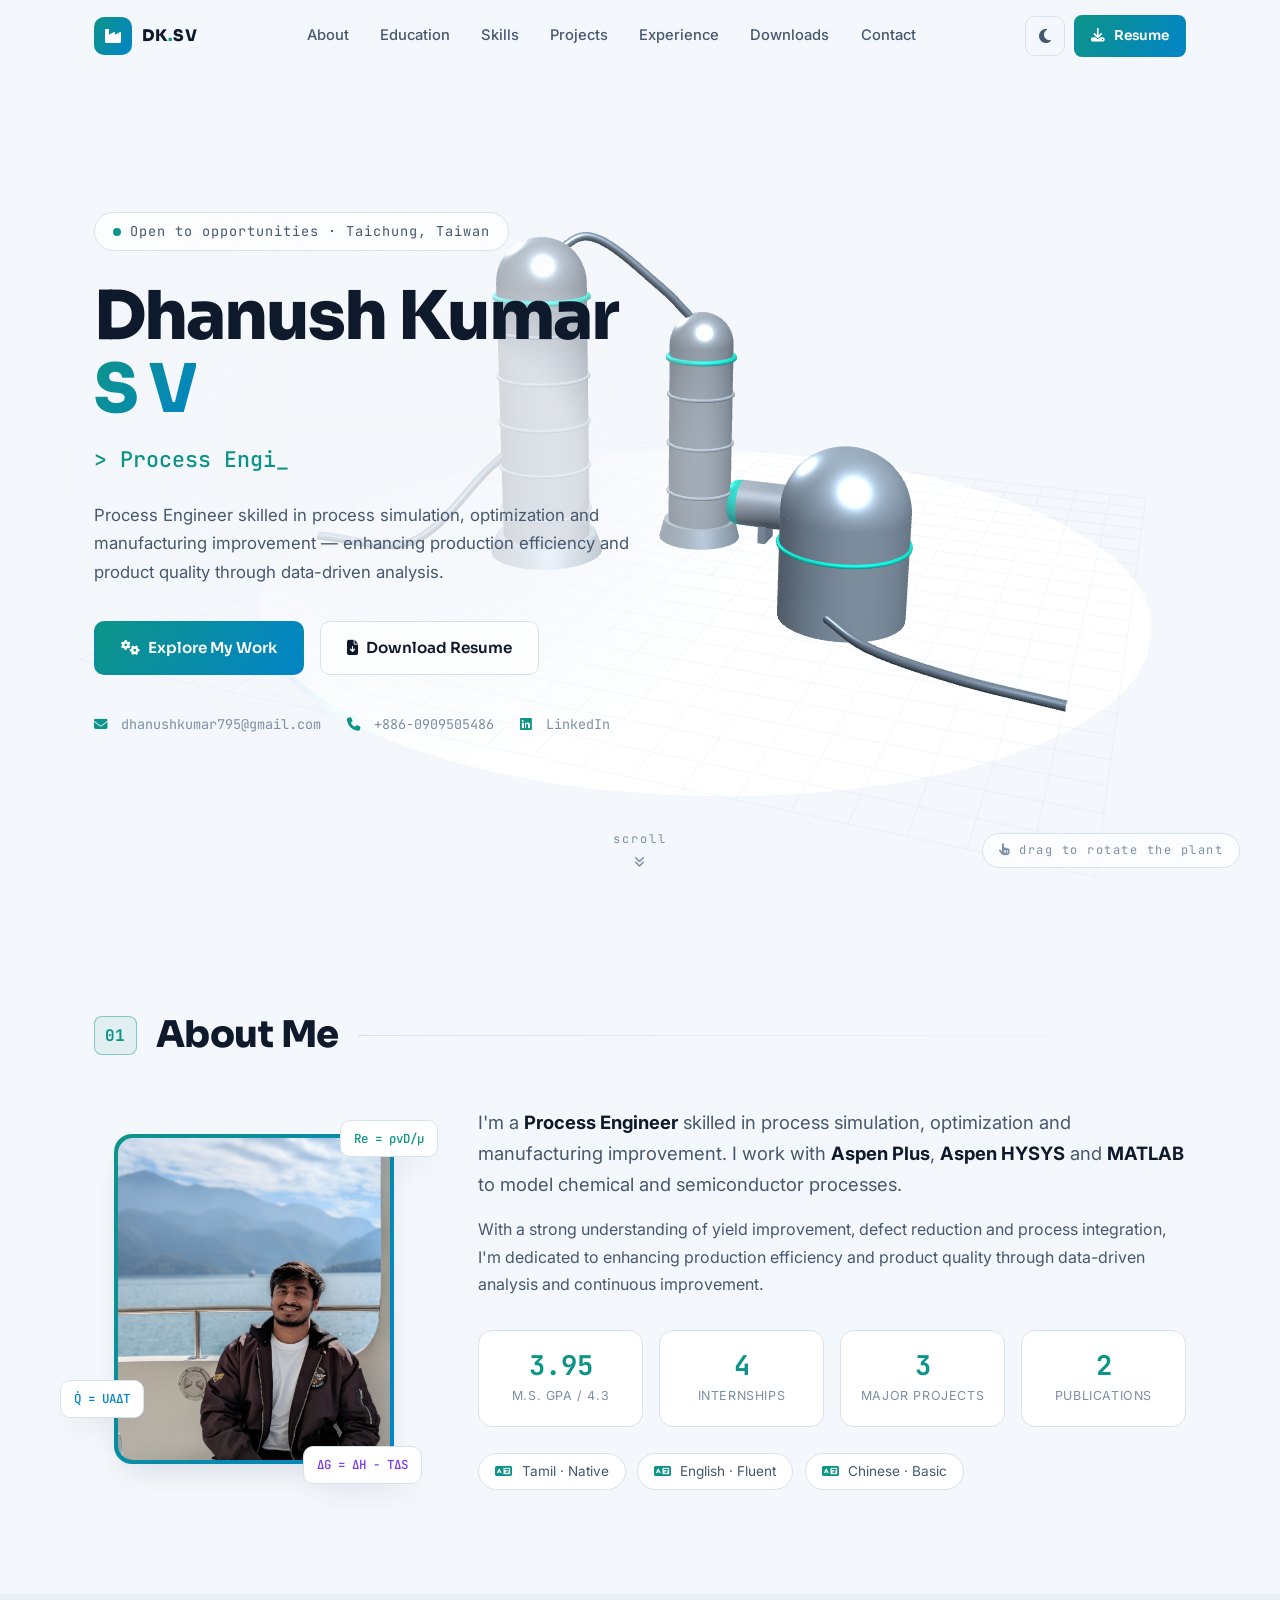
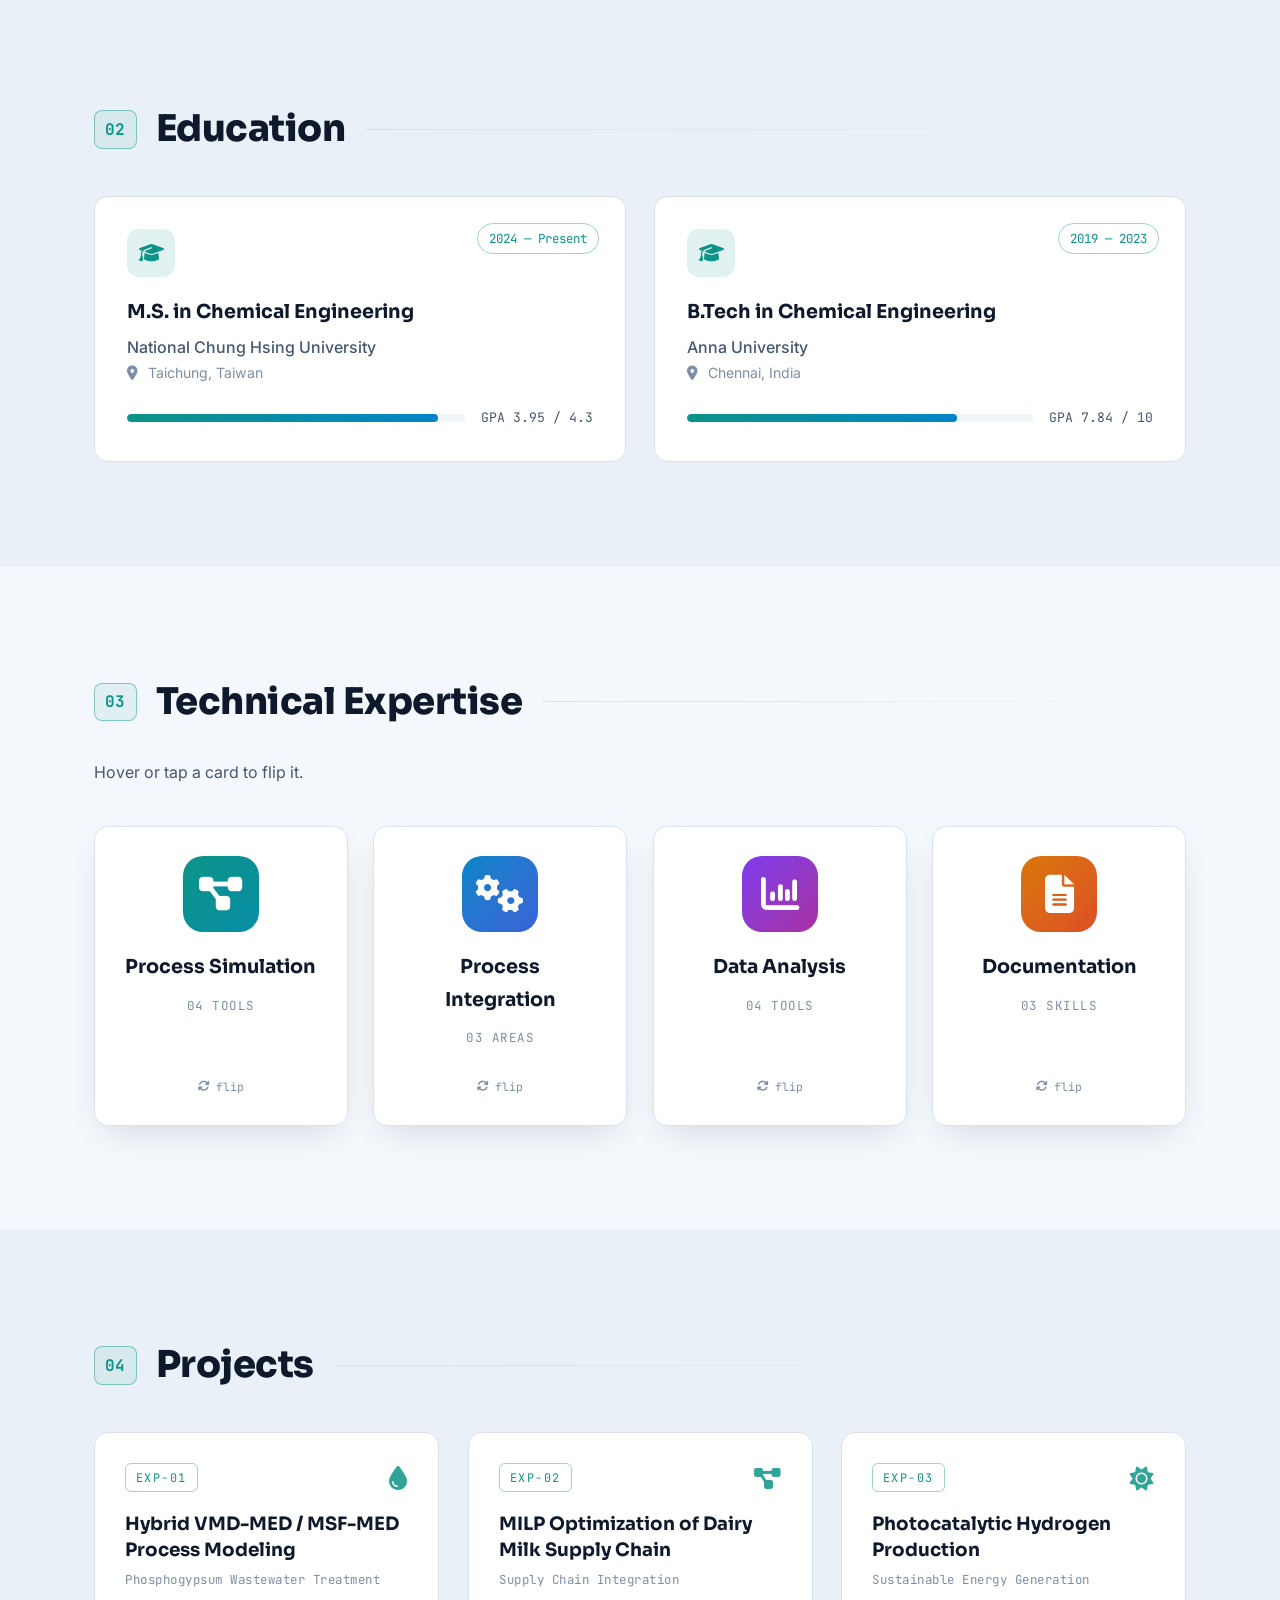
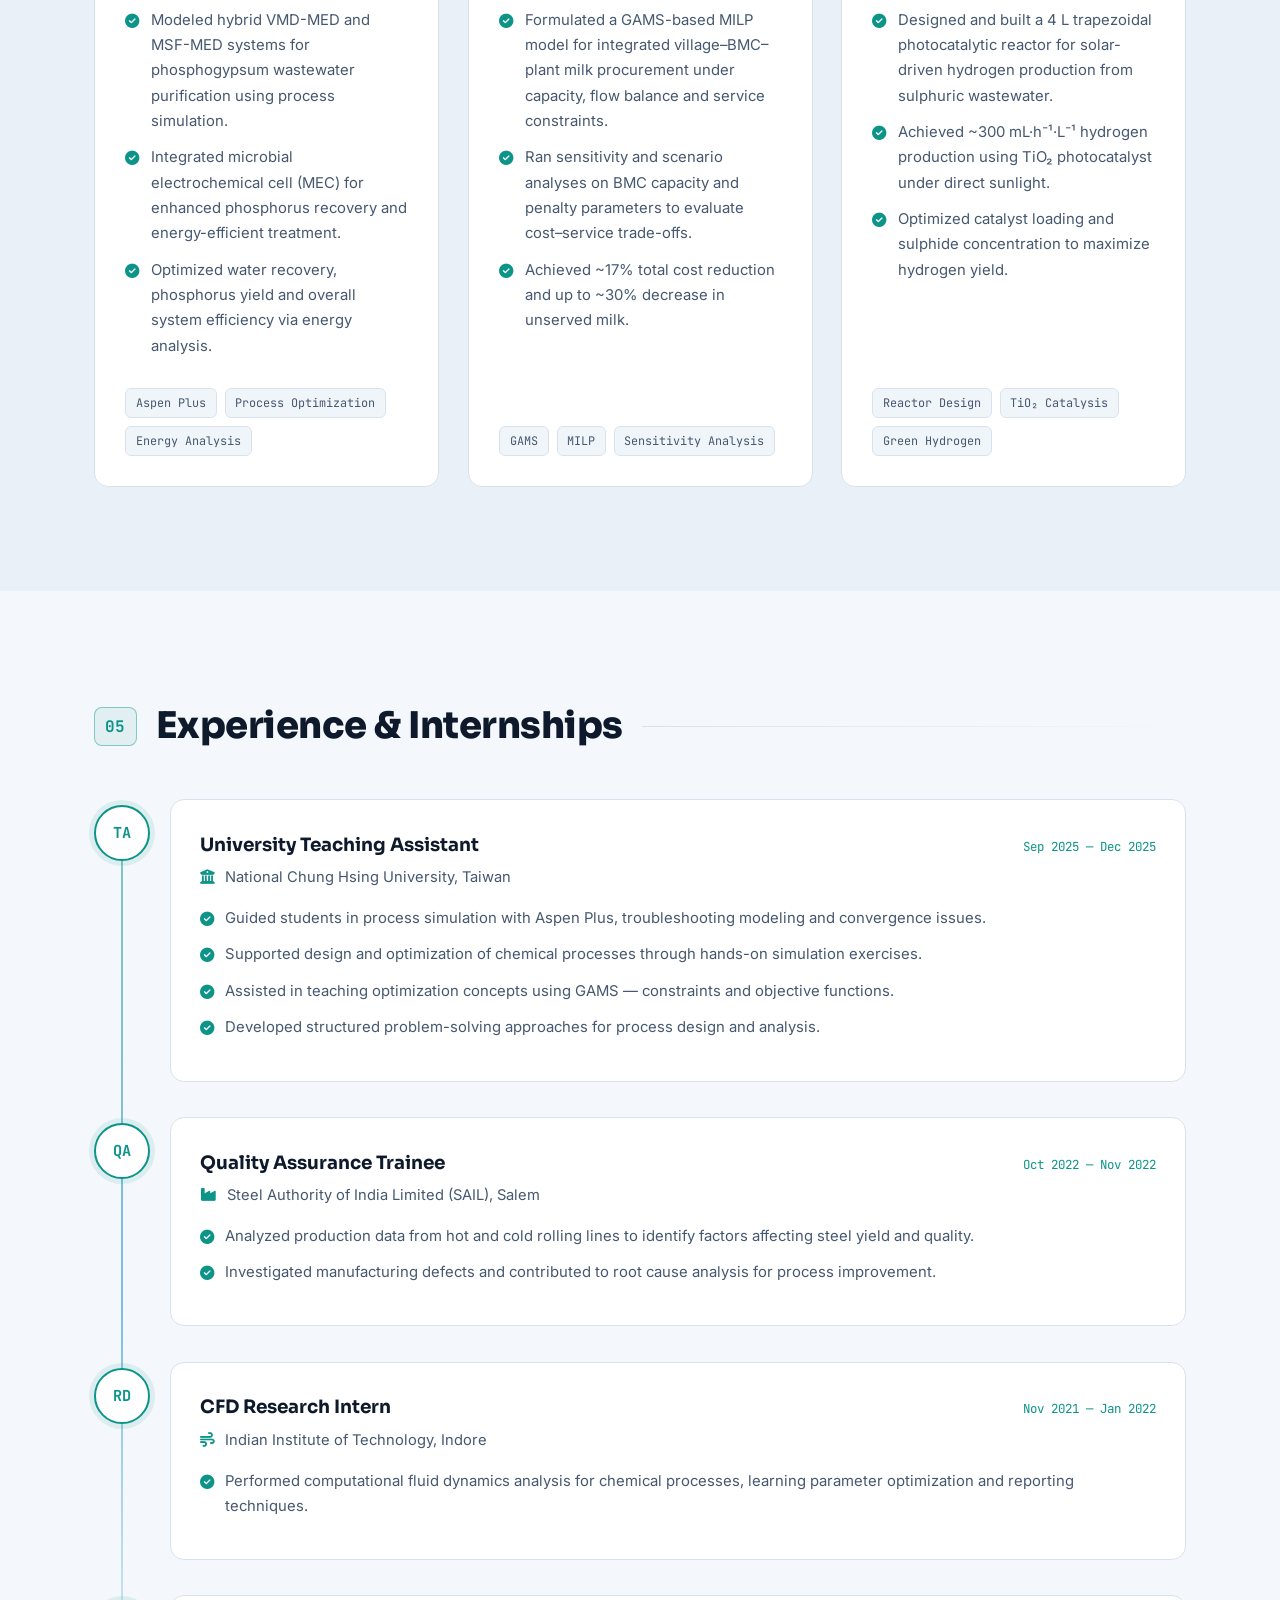
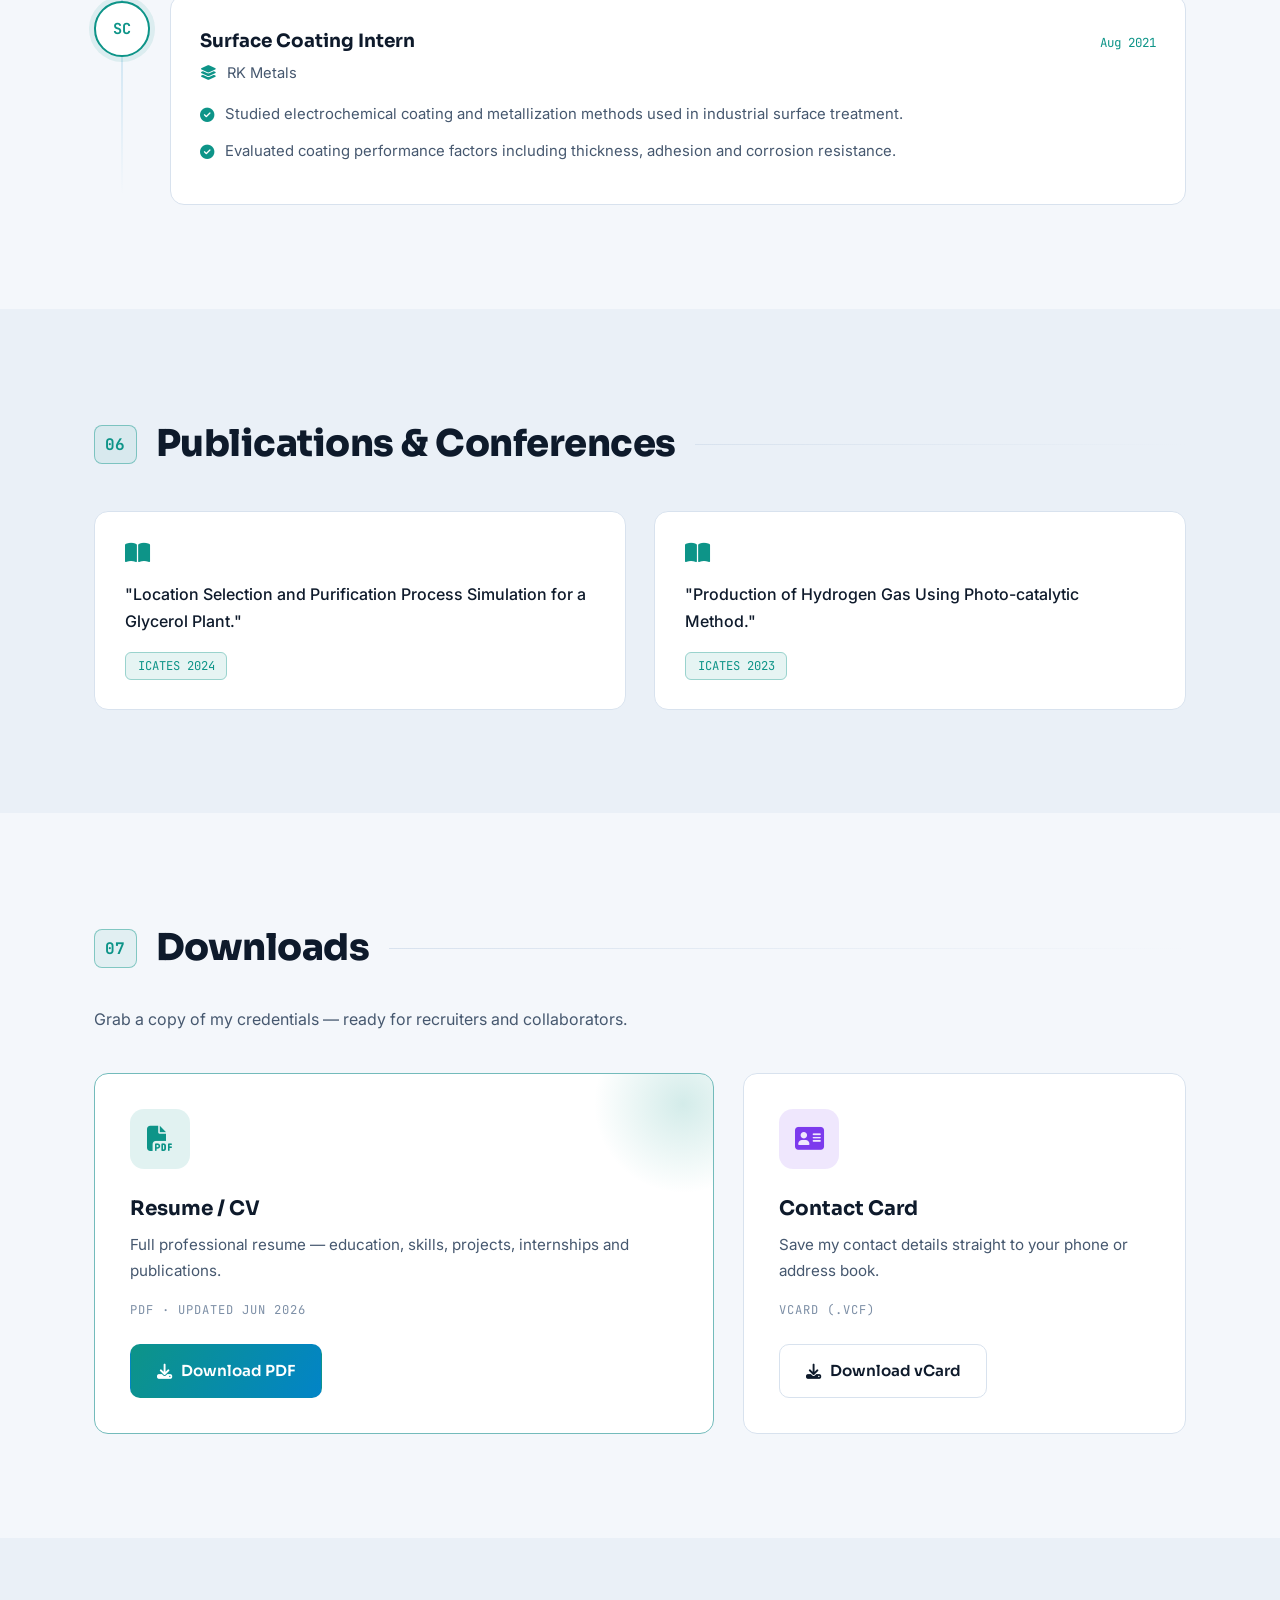
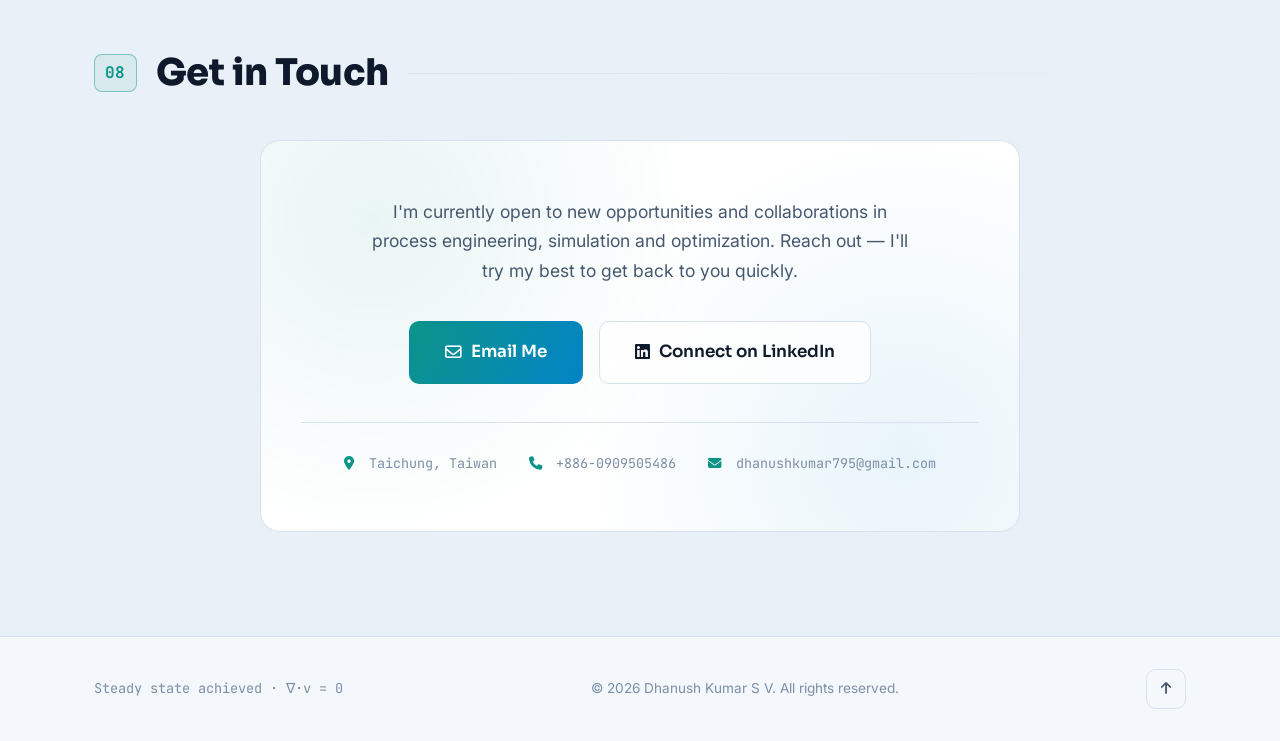
==== commit 48787c0c: "Rebuild hero as interactive 3D process plant; 3D flip/tilt cards - Three.js scene with distillation " ====
--- a/index.html
+++ b/index.html
@@ -26,7 +26,7 @@
         <div class="container nav-inner">
             <a href="#home" class="brand">
                 <span class="brand-mark">
-                    <i class="fa-solid fa-gauge-high"></i>
+                    <i class="fa-solid fa-industry"></i>
                 </span>
                 <span class="brand-text">DK<span class="brand-dot">.</span>SV</span>
             </a>
@@ -57,31 +57,36 @@
 
     <main>
 
-        <!-- ===== Hero ===== -->
+        <!-- ===== Hero with interactive 3D process plant ===== -->
         <section class="hero" id="home">
-            <canvas id="flow-canvas" aria-hidden="true"></canvas>
-            <div class="hero-glow" aria-hidden="true"></div>
-
-            <div class="container hero-content">
-                <p class="hero-eyebrow mono"><span class="pulse-dot"></span> Open to opportunities · Taichung, Taiwan</p>
-                <h1 class="hero-name">Dhanush Kumar <span class="grad-text">S V</span></h1>
-                <h2 class="hero-role mono">&gt; <span id="typed-role"></span><span class="cursor">_</span></h2>
-                <p class="hero-tagline">
-                    Chemical &amp; Process Engineer grounded in transport phenomena, fluid dynamics,
-                    heat transfer and thermodynamics — turning first principles into optimized,
-                    plant-scale processes.
-                </p>
-
-                <div class="hero-cta">
-                    <a href="#projects" class="btn btn-primary"><i class="fa-solid fa-gears"></i> Explore My Work</a>
-                    <a href="assets/Dhanush_Kumar_SV_Resume.pdf" class="btn btn-ghost" download><i class="fa-solid fa-file-arrow-down"></i> Download Resume</a>
-                </div>
-
-                <div class="hero-meta mono">
-                    <a href="mailto:dhanushkumar795@gmail.com"><i class="fa-solid fa-envelope"></i> dhanushkumar795@gmail.com</a>
-                    <a href="tel:+8860909505486"><i class="fa-solid fa-phone"></i> +886-0909505486</a>
-                    <a href="https://linkedin.com/in/dhanush-kumar-772274213" target="_blank" rel="noopener"><i class="fa-brands fa-linkedin"></i> LinkedIn</a>
-                </div>
+            <canvas id="plant-canvas" aria-hidden="true"></canvas>
+
+            <div class="container hero-layout">
+                <div class="hero-content">
+                    <p class="hero-eyebrow mono"><span class="pulse-dot"></span> Open to opportunities · Taichung, Taiwan</p>
+                    <h1 class="hero-name">Dhanush Kumar <span class="grad-text">S V</span></h1>
+                    <h2 class="hero-role mono">&gt; <span id="typed-role"></span><span class="cursor">_</span></h2>
+                    <p class="hero-tagline">
+                        Process Engineer skilled in process simulation, optimization and manufacturing
+                        improvement — enhancing production efficiency and product quality through
+                        data-driven analysis.
+                    </p>
+
+                    <div class="hero-cta">
+                        <a href="#projects" class="btn btn-primary"><i class="fa-solid fa-gears"></i> Explore My Work</a>
+                        <a href="assets/Dhanush_Kumar_SV_Resume.pdf" class="btn btn-ghost" download><i class="fa-solid fa-file-arrow-down"></i> Download Resume</a>
+                    </div>
+
+                    <div class="hero-meta mono">
+                        <a href="mailto:dhanushkumar795@gmail.com"><i class="fa-solid fa-envelope"></i> dhanushkumar795@gmail.com</a>
+                        <a href="tel:+8860909505486"><i class="fa-solid fa-phone"></i> +886-0909505486</a>
+                        <a href="https://linkedin.com/in/dhanush-kumar-772274213" target="_blank" rel="noopener"><i class="fa-brands fa-linkedin"></i> LinkedIn</a>
+                    </div>
+                </div>
+            </div>
+
+            <div class="drag-hint mono" id="drag-hint">
+                <i class="fa-solid fa-hand-pointer"></i> drag to rotate the plant
             </div>
 
             <a href="#about" class="scroll-hint" aria-label="Scroll down">
@@ -101,28 +106,24 @@
 
                 <div class="about-grid">
                     <div class="about-photo reveal">
-                        <div class="photo-frame">
+                        <div class="photo-frame tilt">
                             <img src="images/PXL_20251206_024535104.PORTRAIT.jpg" alt="Portrait of Dhanush Kumar S V">
                         </div>
                         <span class="float-badge fb-1 mono">Re = ρvD/μ</span>
-                        <span class="float-badge fb-2 mono">Nu = hL/k</span>
+                        <span class="float-badge fb-2 mono">Q̇ = UAΔT</span>
                         <span class="float-badge fb-3 mono">ΔG = ΔH − TΔS</span>
                     </div>
 
                     <div class="about-text reveal">
                         <p class="lead">
-                            I'm a <strong>Chemical &amp; Process Engineer</strong> with a strong foundation in
-                            <strong>transport phenomena</strong>, <strong>fluid dynamics</strong>,
-                            <strong>heat transfer</strong> and <strong>thermodynamics</strong> — the physics
-                            that governs every real process.
+                            I'm a <strong>Process Engineer</strong> skilled in process simulation, optimization and
+                            manufacturing improvement. I work with <strong>Aspen Plus</strong>, <strong>Aspen HYSYS</strong>
+                            and <strong>MATLAB</strong> to model chemical and semiconductor processes.
                         </p>
                         <p>
-                            I apply those first principles through process simulation and optimization, using
-                            <strong>Aspen Plus</strong>, <strong>Aspen HYSYS</strong> and <strong>MATLAB</strong>
-                            to model chemical and semiconductor processes. With a strong understanding of yield
-                            improvement, defect reduction and process integration, I'm dedicated to enhancing
-                            production efficiency and product quality through data-driven analysis and
-                            continuous improvement.
+                            With a strong understanding of yield improvement, defect reduction and process
+                            integration, I'm dedicated to enhancing production efficiency and product quality
+                            through data-driven analysis and continuous improvement.
                         </p>
 
                         <div class="stats-row">
@@ -164,7 +165,7 @@
                 </div>
 
                 <div class="edu-grid">
-                    <article class="edu-card reveal">
+                    <article class="edu-card tilt reveal">
                         <div class="edu-icon"><i class="fa-solid fa-graduation-cap"></i></div>
                         <span class="edu-period mono">2024 — Present</span>
                         <h3>M.S. in Chemical Engineering</h3>
@@ -176,7 +177,7 @@
                         </div>
                     </article>
 
-                    <article class="edu-card reveal">
+                    <article class="edu-card tilt reveal">
                         <div class="edu-icon"><i class="fa-solid fa-graduation-cap"></i></div>
                         <span class="edu-period mono">2019 — 2023</span>
                         <h3>B.Tech in Chemical Engineering</h3>
@@ -191,43 +192,98 @@
             </div>
         </section>
 
-        <!-- ===== Skills : Engineering Toolbox ===== -->
+        <!-- ===== Skills : 3D flip cards ===== -->
         <section class="section" id="skills">
             <div class="container">
                 <div class="section-head reveal">
                     <span class="section-index mono">03</span>
-                    <h2 class="section-title">Engineering Toolbox</h2>
-                    <span class="section-rule"></span>
-                </div>
-                <p class="section-sub reveal">Skills tagged P&amp;ID-style, like instruments on a process flow diagram — click any tag for details.</p>
-
-                <div class="legend reveal">
-                    <span class="legend-item"><span class="swatch sw-core"></span> Core Fundamentals</span>
-                    <span class="legend-item"><span class="swatch sw-sim"></span> Simulation &amp; Modeling</span>
-                    <span class="legend-item"><span class="swatch sw-int"></span> Process &amp; Manufacturing</span>
-                    <span class="legend-item"><span class="swatch sw-data"></span> Data Analysis</span>
-                    <span class="legend-item"><span class="swatch sw-doc"></span> Documentation</span>
-                </div>
-
-                <div class="toolbox-grid reveal" id="toolbox-grid">
-                    <button class="tag-card el-core" data-skill="Transport Phenomena"><span class="isa-bubble"><span>TP</span></span><span class="tag-info"><span class="tag-name">Transport Phenomena</span><span class="tag-code mono">TP-101</span></span></button>
-                    <button class="tag-card el-core" data-skill="Fluid Dynamics"><span class="isa-bubble"><span>FD</span></span><span class="tag-info"><span class="tag-name">Fluid Dynamics &amp; CFD</span><span class="tag-code mono">FD-102</span></span></button>
-                    <button class="tag-card el-core" data-skill="Heat Transfer"><span class="isa-bubble"><span>HT</span></span><span class="tag-info"><span class="tag-name">Heat Transfer</span><span class="tag-code mono">HT-103</span></span></button>
-                    <button class="tag-card el-core" data-skill="Thermodynamics"><span class="isa-bubble"><span>TD</span></span><span class="tag-info"><span class="tag-name">Thermodynamics</span><span class="tag-code mono">TD-104</span></span></button>
-                    <button class="tag-card el-sim" data-skill="Aspen Plus"><span class="isa-bubble"><span>AP</span></span><span class="tag-info"><span class="tag-name">Aspen Plus</span><span class="tag-code mono">AP-105</span></span></button>
-                    <button class="tag-card el-sim" data-skill="Aspen HYSYS"><span class="isa-bubble"><span>HY</span></span><span class="tag-info"><span class="tag-name">Aspen HYSYS</span><span class="tag-code mono">HY-106</span></span></button>
-                    <button class="tag-card el-sim" data-skill="MATLAB"><span class="isa-bubble"><span>ML</span></span><span class="tag-info"><span class="tag-name">MATLAB</span><span class="tag-code mono">ML-107</span></span></button>
-                    <button class="tag-card el-sim" data-skill="GAMS"><span class="isa-bubble"><span>GA</span></span><span class="tag-info"><span class="tag-name">GAMS</span><span class="tag-code mono">GA-108</span></span></button>
-                    <button class="tag-card el-int" data-skill="Electrochemical Coating"><span class="isa-bubble"><span>EC</span></span><span class="tag-info"><span class="tag-name">Electrochemical Coating</span><span class="tag-code mono">EC-109</span></span></button>
-                    <button class="tag-card el-int" data-skill="Surface Process Modeling"><span class="isa-bubble"><span>SM</span></span><span class="tag-info"><span class="tag-name">Surface Process Modeling</span><span class="tag-code mono">SM-110</span></span></button>
-                    <button class="tag-card el-int" data-skill="Yield Optimization"><span class="isa-bubble"><span>YO</span></span><span class="tag-info"><span class="tag-name">Yield Optimization</span><span class="tag-code mono">YO-111</span></span></button>
-                    <button class="tag-card el-data" data-skill="Origin"><span class="isa-bubble"><span>OG</span></span><span class="tag-info"><span class="tag-name">Origin</span><span class="tag-code mono">OG-112</span></span></button>
-                    <button class="tag-card el-data" data-skill="Excel"><span class="isa-bubble"><span>EX</span></span><span class="tag-info"><span class="tag-name">Excel</span><span class="tag-code mono">EX-113</span></span></button>
-                    <button class="tag-card el-data" data-skill="ImageJ"><span class="isa-bubble"><span>IJ</span></span><span class="tag-info"><span class="tag-name">ImageJ</span><span class="tag-code mono">IJ-114</span></span></button>
-                    <button class="tag-card el-data" data-skill="Python"><span class="isa-bubble"><span>PY</span></span><span class="tag-info"><span class="tag-name">Python</span><span class="tag-code mono">PY-115</span></span></button>
-                    <button class="tag-card el-doc" data-skill="Process Flow Reports"><span class="isa-bubble"><span>PF</span></span><span class="tag-info"><span class="tag-name">Process Flow Reports</span><span class="tag-code mono">PF-116</span></span></button>
-                    <button class="tag-card el-doc" data-skill="Design of Experiments"><span class="isa-bubble"><span>DE</span></span><span class="tag-info"><span class="tag-name">Design of Experiments</span><span class="tag-code mono">DE-117</span></span></button>
-                    <button class="tag-card el-doc" data-skill="Technical Writing"><span class="isa-bubble"><span>TW</span></span><span class="tag-info"><span class="tag-name">Technical Writing</span><span class="tag-code mono">TW-118</span></span></button>
+                    <h2 class="section-title">Technical Expertise</h2>
+                    <span class="section-rule"></span>
+                </div>
+                <p class="section-sub reveal">Hover or tap a card to flip it.</p>
+
+                <div class="flip-grid">
+                    <div class="flip-card reveal" tabindex="0">
+                        <div class="flip-inner">
+                            <div class="flip-face flip-front ff-teal">
+                                <i class="fa-solid fa-diagram-project"></i>
+                                <h3>Process Simulation</h3>
+                                <span class="flip-count mono">04 tools</span>
+                                <span class="flip-hint mono"><i class="fa-solid fa-rotate"></i> flip</span>
+                            </div>
+                            <div class="flip-face flip-back">
+                                <h4 class="mono">// Process Simulation</h4>
+                                <div class="flip-chips">
+                                    <span>Aspen Plus</span>
+                                    <span>Aspen HYSYS</span>
+                                    <span>MATLAB</span>
+                                    <span>GAMS</span>
+                                </div>
+                                <p>Flowsheet modeling, convergence troubleshooting and MILP optimization for chemical and energy processes.</p>
+                            </div>
+                        </div>
+                    </div>
+
+                    <div class="flip-card reveal" tabindex="0">
+                        <div class="flip-inner">
+                            <div class="flip-face flip-front ff-cyan">
+                                <i class="fa-solid fa-gears"></i>
+                                <h3>Process Integration</h3>
+                                <span class="flip-count mono">03 areas</span>
+                                <span class="flip-hint mono"><i class="fa-solid fa-rotate"></i> flip</span>
+                            </div>
+                            <div class="flip-face flip-back">
+                                <h4 class="mono">// Process Integration</h4>
+                                <div class="flip-chips">
+                                    <span>Electrochemical coating</span>
+                                    <span>Surface process modeling</span>
+                                    <span>Yield optimization</span>
+                                </div>
+                                <p>Surface treatment know-how and data-backed yield improvement from rolling lines to coatings.</p>
+                            </div>
+                        </div>
+                    </div>
+
+                    <div class="flip-card reveal" tabindex="0">
+                        <div class="flip-inner">
+                            <div class="flip-face flip-front ff-violet">
+                                <i class="fa-solid fa-chart-column"></i>
+                                <h3>Data Analysis</h3>
+                                <span class="flip-count mono">04 tools</span>
+                                <span class="flip-hint mono"><i class="fa-solid fa-rotate"></i> flip</span>
+                            </div>
+                            <div class="flip-face flip-back">
+                                <h4 class="mono">// Data Analysis</h4>
+                                <div class="flip-chips">
+                                    <span>Origin</span>
+                                    <span>Excel</span>
+                                    <span>ImageJ</span>
+                                    <span>Python</span>
+                                </div>
+                                <p>Experimental data processing, scientific plotting and image-based measurement for process insight.</p>
+                            </div>
+                        </div>
+                    </div>
+
+                    <div class="flip-card reveal" tabindex="0">
+                        <div class="flip-inner">
+                            <div class="flip-face flip-front ff-amber">
+                                <i class="fa-solid fa-file-lines"></i>
+                                <h3>Documentation</h3>
+                                <span class="flip-count mono">03 skills</span>
+                                <span class="flip-hint mono"><i class="fa-solid fa-rotate"></i> flip</span>
+                            </div>
+                            <div class="flip-face flip-back">
+                                <h4 class="mono">// Documentation</h4>
+                                <div class="flip-chips">
+                                    <span>Process flow reports</span>
+                                    <span>Design of experiments</span>
+                                    <span>Technical writing</span>
+                                </div>
+                                <p>Clear engineering communication — from DOE planning to conference publications.</p>
+                            </div>
+                        </div>
+                    </div>
                 </div>
             </div>
         </section>
@@ -242,7 +298,7 @@
                 </div>
 
                 <div class="project-grid">
-                    <article class="project-card reveal">
+                    <article class="project-card tilt reveal">
                         <div class="project-top">
                             <span class="exp-tag mono">EXP-01</span>
                             <i class="fa-solid fa-droplet project-icon"></i>
@@ -259,7 +315,7 @@
                         </div>
                     </article>
 
-                    <article class="project-card reveal">
+                    <article class="project-card tilt reveal">
                         <div class="project-top">
                             <span class="exp-tag mono">EXP-02</span>
                             <i class="fa-solid fa-diagram-project project-icon"></i>
@@ -276,7 +332,7 @@
                         </div>
                     </article>
 
-                    <article class="project-card reveal">
+                    <article class="project-card tilt reveal">
                         <div class="project-top">
                             <span class="exp-tag mono">EXP-03</span>
                             <i class="fa-solid fa-sun project-icon"></i>
@@ -380,12 +436,12 @@
                 </div>
 
                 <div class="pub-grid">
-                    <article class="pub-card reveal">
+                    <article class="pub-card tilt reveal">
                         <i class="fa-solid fa-book-open pub-icon"></i>
                         <p class="pub-title">"Location Selection and Purification Process Simulation for a Glycerol Plant."</p>
                         <span class="pub-badge mono">ICATES 2024</span>
                     </article>
-                    <article class="pub-card reveal">
+                    <article class="pub-card tilt reveal">
                         <i class="fa-solid fa-book-open pub-icon"></i>
                         <p class="pub-title">"Production of Hydrogen Gas Using Photo-catalytic Method."</p>
                         <span class="pub-badge mono">ICATES 2023</span>
@@ -405,7 +461,7 @@
                 <p class="section-sub reveal">Grab a copy of my credentials — ready for recruiters and collaborators.</p>
 
                 <div class="download-grid">
-                    <article class="download-card featured reveal">
+                    <article class="download-card featured tilt reveal">
                         <div class="dl-icon"><i class="fa-solid fa-file-pdf"></i></div>
                         <div class="dl-info">
                             <h3>Resume / CV</h3>
@@ -417,7 +473,7 @@
                         </a>
                     </article>
 
-                    <article class="download-card reveal">
+                    <article class="download-card tilt reveal">
                         <div class="dl-icon alt"><i class="fa-solid fa-address-card"></i></div>
                         <div class="dl-info">
                             <h3>Contact Card</h3>
@@ -437,15 +493,14 @@
             <div class="container">
                 <div class="section-head reveal">
                     <span class="section-index mono">08</span>
-                    <h2 class="section-title">Let's Catalyze Something</h2>
+                    <h2 class="section-title">Get in Touch</h2>
                     <span class="section-rule"></span>
                 </div>
 
                 <div class="contact-panel reveal">
                     <p class="contact-lead">
                         I'm currently open to new opportunities and collaborations in process engineering,
-                        simulation and optimization. Reach out — my response time constant is small, and
-                        heat transfer is always faster with good contact.
+                        simulation and optimization. Reach out — I'll try my best to get back to you quickly.
                     </p>
 
                     <div class="contact-actions">
@@ -476,23 +531,8 @@
         </div>
     </footer>
 
-    <!-- ===== Skill Modal ===== -->
-    <div class="modal-overlay" id="modal-overlay">
-        <div class="modal" role="dialog" aria-modal="true" aria-labelledby="modal-title">
-            <header class="modal-head">
-                <span class="modal-sym mono" id="modal-sym">TP</span>
-                <h3 id="modal-title">Skill</h3>
-                <button class="icon-btn" id="modal-close" aria-label="Close"><i class="fa-solid fa-xmark"></i></button>
-            </header>
-            <div class="modal-body">
-                <h4 class="mono">// What it is</h4>
-                <p id="modal-desc"></p>
-                <h4 class="mono">// What I did with it</h4>
-                <p id="modal-exp"></p>
-            </div>
-        </div>
-    </div>
-
+    <!-- Three.js (r128, vendored locally) -->
+    <script src="vendor/three.min.js"></script>
     <script src="script.js"></script>
 </body>
 </html>
--- a/style.css
+++ b/style.css
@@ -1,5 +1,5 @@
 /* ============================================================
-   MOLECULAR LAB — Chemical Engineering Portfolio Theme
+   PROCESS PLANT 3D — Chemical Engineering Portfolio Theme
    ============================================================ */
 
 :root {
@@ -100,7 +100,8 @@
 }
 .btn-primary:hover { transform: translateY(-2px); box-shadow: var(--glow); color: var(--btn-text); }
 .btn-ghost {
-    background: transparent; color: var(--text); border-color: var(--border);
+    background: color-mix(in srgb, var(--surface) 75%, transparent);
+    color: var(--text); border-color: var(--border);
 }
 .btn-ghost:hover { border-color: var(--teal); color: var(--teal); transform: translateY(-2px); }
 .btn-sm { padding: 0.5rem 1rem; font-size: 0.85rem; border-radius: 8px; }
@@ -151,34 +152,37 @@
 .nav-actions { display: flex; align-items: center; gap: 0.6rem; }
 .burger { display: none; }
 
-/* ===== Hero ===== */
+/* ===== Hero with 3D plant ===== */
 .hero {
     min-height: 100svh;
-    display: flex; align-items: center; justify-content: center;
     position: relative; overflow: hidden;
+    display: flex; align-items: center;
     padding: 7rem 0 4rem;
 }
 
-#flow-canvas {
+#plant-canvas {
     position: absolute; inset: 0; width: 100%; height: 100%;
-    z-index: 0;
-}
-
-.hero-glow {
-    position: absolute; z-index: 0; pointer-events: none;
-    width: 720px; height: 720px; border-radius: 50%;
-    background: radial-gradient(circle, color-mix(in srgb, var(--teal) 14%, transparent) 0%, transparent 65%);
-    top: 50%; left: 50%; transform: translate(-50%, -50%);
-}
-
-.hero-content { position: relative; z-index: 2; text-align: center; max-width: 860px; }
+    z-index: 0; cursor: grab; touch-action: pan-y;
+}
+#plant-canvas:active { cursor: grabbing; }
+
+.hero-layout { position: relative; z-index: 2; pointer-events: none; width: 100%; }
+
+.hero-content { max-width: 560px; pointer-events: auto; position: relative; }
+.hero-content::before {
+    content: ''; position: absolute; z-index: -1;
+    inset: -2.5rem -7rem -2.5rem -4rem;
+    background: radial-gradient(ellipse, color-mix(in srgb, var(--bg) 80%, transparent) 35%, transparent 72%);
+    pointer-events: none;
+}
 
 .hero-eyebrow {
     color: var(--muted); font-size: 0.85rem; letter-spacing: 1px;
     display: inline-flex; align-items: center; gap: 0.6rem;
     border: 1px solid var(--border); border-radius: 999px;
     padding: 0.45rem 1.1rem; margin-bottom: 1.8rem;
-    background: color-mix(in srgb, var(--surface) 65%, transparent);
+    background: color-mix(in srgb, var(--surface) 70%, transparent);
+    backdrop-filter: blur(4px);
 }
 .pulse-dot {
     width: 8px; height: 8px; border-radius: 50%;
@@ -194,7 +198,7 @@
 
 .hero-name {
     font-family: var(--font-head);
-    font-size: clamp(2.6rem, 7vw, 4.8rem);
+    font-size: clamp(2.5rem, 6vw, 4.2rem);
     font-weight: 800; line-height: 1.08; letter-spacing: -2px;
     margin-bottom: 1rem;
 }
@@ -205,7 +209,7 @@
 }
 
 .hero-role {
-    font-size: clamp(1.05rem, 2.6vw, 1.45rem);
+    font-size: clamp(1.02rem, 2.4vw, 1.35rem);
     color: var(--teal); font-weight: 500; margin-bottom: 1.4rem;
     min-height: 1.6em;
 }
@@ -213,19 +217,31 @@
 @keyframes blink { 50% { opacity: 0; } }
 
 .hero-tagline {
-    color: var(--muted); font-size: 1.08rem; max-width: 620px;
-    margin: 0 auto 2.4rem;
-}
-
-.hero-cta { display: flex; gap: 1rem; justify-content: center; flex-wrap: wrap; margin-bottom: 2.6rem; }
+    color: var(--muted); font-size: 1.05rem;
+    margin-bottom: 2.2rem;
+}
+
+.hero-cta { display: flex; gap: 1rem; flex-wrap: wrap; margin-bottom: 2.4rem; }
 
 .hero-meta {
-    display: flex; gap: 1.8rem; justify-content: center; flex-wrap: wrap;
-    font-size: 0.85rem;
+    display: flex; gap: 1.6rem; flex-wrap: wrap;
+    font-size: 0.84rem;
 }
 .hero-meta a { color: var(--faint); }
 .hero-meta a:hover { color: var(--teal); }
 .hero-meta i { margin-right: 0.4rem; color: var(--teal); }
+
+.drag-hint {
+    position: absolute; bottom: 2rem; right: 2.5rem; z-index: 2;
+    color: var(--faint); font-size: 0.75rem; letter-spacing: 1.5px;
+    display: flex; align-items: center; gap: 0.5rem;
+    border: 1px solid var(--border); border-radius: 999px;
+    padding: 0.4rem 1rem;
+    background: color-mix(in srgb, var(--surface) 70%, transparent);
+    backdrop-filter: blur(4px);
+    transition: opacity 0.6s ease;
+}
+.drag-hint.fade { opacity: 0; }
 
 .scroll-hint {
     position: absolute; bottom: 2rem; left: 50%; transform: translateX(-50%);
@@ -259,6 +275,9 @@
 .section-rule { flex: 1; height: 1px; background: linear-gradient(90deg, var(--border), transparent); }
 
 .section-sub { color: var(--muted); margin-bottom: 2.5rem; }
+
+/* ===== 3D tilt cards ===== */
+.tilt { transform-style: preserve-3d; will-change: transform; }
 
 /* ===== About ===== */
 .about-grid {
@@ -274,6 +293,7 @@
     padding: 4px;
     position: relative; z-index: 2;
     box-shadow: var(--shadow);
+    transition: var(--t);
 }
 .photo-frame img {
     width: 100%; height: 100%; object-fit: cover;
@@ -328,14 +348,14 @@
 .edu-card {
     background: var(--surface); border: 1px solid var(--border);
     border-radius: var(--r); padding: 2rem; position: relative;
-    overflow: hidden; transition: var(--t);
+    overflow: hidden; transition: border-color 0.3s ease, box-shadow 0.3s ease;
 }
 .edu-card::before {
     content: ''; position: absolute; top: 0; left: 0; right: 0; height: 3px;
     background: var(--grad); transform: scaleX(0); transform-origin: left;
     transition: transform 0.45s ease;
 }
-.edu-card:hover { transform: translateY(-4px); box-shadow: var(--shadow); }
+.edu-card:hover { box-shadow: var(--shadow); }
 .edu-card:hover::before { transform: scaleX(1); }
 
 .edu-icon {
@@ -367,61 +387,66 @@
 }
 .gpa-bar .mono { font-size: 0.82rem; color: var(--muted); white-space: nowrap; }
 
-/* ===== Skills: P&ID instrument tags ===== */
-.legend { display: flex; gap: 1.5rem; flex-wrap: wrap; margin-bottom: 2rem; }
-.legend-item { display: inline-flex; align-items: center; gap: 0.5rem; font-size: 0.85rem; color: var(--muted); }
-.swatch { width: 14px; height: 14px; border-radius: 4px; }
-.sw-core { background: var(--teal); }
-.sw-sim { background: var(--cyan); }
-.sw-int { background: var(--violet); }
-.sw-data { background: var(--amber); }
-.sw-doc { background: var(--rose); }
-
-.toolbox-grid {
-    display: grid;
-    grid-template-columns: repeat(auto-fill, minmax(250px, 1fr));
-    gap: 1rem;
-}
-.tag-card {
-    display: flex; align-items: center; gap: 1rem;
-    background: var(--surface); border: 1px solid var(--border);
-    border-radius: 12px; cursor: pointer;
-    padding: 1rem 1.2rem;
-    color: var(--text); text-align: left;
-    transition: var(--t);
-    --el: var(--teal);
-}
-.el-core { --el: var(--teal); }
-.el-sim { --el: var(--cyan); }
-.el-int { --el: var(--violet); }
-.el-data { --el: var(--amber); }
-.el-doc { --el: var(--rose); }
-
-.tag-card:hover {
-    transform: translateY(-4px);
-    border-color: var(--el);
-    box-shadow: 0 12px 28px -10px color-mix(in srgb, var(--el) 45%, transparent);
-}
-
-/* ISA-5.1 style instrument bubble */
-.isa-bubble {
-    width: 54px; height: 54px; flex-shrink: 0;
-    border: 2.5px solid var(--el); border-radius: 50%;
-    background: color-mix(in srgb, var(--el) 8%, transparent);
-    color: var(--el);
-    font-family: var(--font-mono); font-weight: 700; font-size: 1.05rem;
+/* ===== Skills: 3D flip cards ===== */
+.flip-grid {
+    display: grid; grid-template-columns: repeat(auto-fit, minmax(250px, 1fr));
+    gap: 1.6rem;
+}
+.flip-card {
+    perspective: 1100px;
+    min-height: 300px;
+    cursor: pointer;
+    outline: none;
+}
+.flip-inner {
+    position: relative; width: 100%; height: 100%; min-height: 300px;
+    transform-style: preserve-3d;
+    transition: transform 0.75s cubic-bezier(0.4, 0.1, 0.2, 1);
+}
+.flip-card:hover .flip-inner,
+.flip-card:focus-visible .flip-inner,
+.flip-card.flipped .flip-inner { transform: rotateY(180deg); }
+
+.flip-face {
+    position: absolute; inset: 0;
+    backface-visibility: hidden;
+    -webkit-backface-visibility: hidden;
+    border-radius: var(--r);
+    border: 1px solid var(--border);
+    background: var(--surface);
+    padding: 1.8rem;
+    display: flex; flex-direction: column;
+    box-shadow: var(--shadow);
+}
+
+.flip-front { align-items: center; justify-content: center; text-align: center; gap: 0.7rem; }
+.flip-front > i {
+    font-size: 2.4rem; width: 76px; height: 76px; border-radius: 20px;
     display: flex; align-items: center; justify-content: center;
-    position: relative;
-}
-.isa-bubble::after {
-    content: ''; position: absolute; left: 4px; right: 4px; top: 50%;
-    height: 1px; background: color-mix(in srgb, var(--el) 35%, transparent);
-}
-.isa-bubble span { transform: translateY(-7px); }
-
-.tag-info { display: flex; flex-direction: column; }
-.tag-name { font-weight: 600; font-size: 0.95rem; line-height: 1.35; }
-.tag-code { font-size: 0.72rem; color: var(--faint); letter-spacing: 1.2px; margin-top: 0.15rem; }
+    margin-bottom: 0.5rem;
+    color: var(--btn-text);
+}
+.ff-teal > i { background: linear-gradient(135deg, var(--teal), color-mix(in srgb, var(--teal) 55%, var(--cyan))); }
+.ff-cyan > i { background: linear-gradient(135deg, var(--cyan), color-mix(in srgb, var(--cyan) 55%, var(--violet))); }
+.ff-violet > i { background: linear-gradient(135deg, var(--violet), color-mix(in srgb, var(--violet) 55%, var(--rose))); }
+.ff-amber > i { background: linear-gradient(135deg, var(--amber), color-mix(in srgb, var(--amber) 55%, var(--rose))); }
+
+.flip-front h3 { font-family: var(--font-head); font-size: 1.2rem; }
+.flip-count { font-size: 0.78rem; color: var(--faint); letter-spacing: 1.5px; text-transform: uppercase; }
+.flip-hint {
+    margin-top: auto; font-size: 0.72rem; color: var(--faint);
+    display: inline-flex; align-items: center; gap: 0.4rem;
+}
+
+.flip-back { transform: rotateY(180deg); justify-content: center; gap: 1rem; }
+.flip-back h4 { color: var(--teal); font-size: 0.82rem; letter-spacing: 1px; }
+.flip-chips { display: flex; flex-wrap: wrap; gap: 0.5rem; }
+.flip-chips span {
+    font-size: 0.8rem; font-weight: 500;
+    background: var(--surface-2); border: 1px solid var(--border);
+    border-radius: 999px; padding: 0.35rem 0.85rem; color: var(--text);
+}
+.flip-back p { color: var(--muted); font-size: 0.86rem; }
 
 /* ===== Projects ===== */
 .project-grid {
@@ -432,9 +457,10 @@
     background: var(--surface); border: 1px solid var(--border);
     border-radius: var(--r); padding: 1.9rem;
     display: flex; flex-direction: column;
-    transition: var(--t); position: relative; overflow: hidden;
-}
-.project-card:hover { transform: translateY(-5px); border-color: color-mix(in srgb, var(--teal) 55%, var(--border)); box-shadow: var(--shadow); }
+    transition: border-color 0.3s ease, box-shadow 0.3s ease;
+    position: relative;
+}
+.project-card:hover { border-color: color-mix(in srgb, var(--teal) 55%, var(--border)); box-shadow: var(--shadow); }
 
 .project-top { display: flex; align-items: center; justify-content: space-between; margin-bottom: 1.2rem; }
 .exp-tag {
@@ -511,9 +537,10 @@
 }
 .pub-card {
     background: var(--surface); border: 1px solid var(--border);
-    border-radius: var(--r); padding: 1.9rem; transition: var(--t);
-}
-.pub-card:hover { transform: translateY(-4px); border-color: color-mix(in srgb, var(--teal) 55%, var(--border)); }
+    border-radius: var(--r); padding: 1.9rem;
+    transition: border-color 0.3s ease, box-shadow 0.3s ease;
+}
+.pub-card:hover { border-color: color-mix(in srgb, var(--teal) 55%, var(--border)); box-shadow: var(--shadow); }
 .pub-icon { color: var(--teal); font-size: 1.4rem; margin-bottom: 1rem; }
 .pub-title { font-weight: 500; margin-bottom: 1rem; }
 .pub-badge {
@@ -532,10 +559,11 @@
     background: var(--surface); border: 1px solid var(--border);
     border-radius: var(--r); padding: 2.2rem;
     display: flex; flex-direction: column; gap: 1.4rem;
-    align-items: flex-start; transition: var(--t);
+    align-items: flex-start;
+    transition: border-color 0.3s ease, box-shadow 0.3s ease;
     position: relative; overflow: hidden;
 }
-.download-card:hover { transform: translateY(-4px); box-shadow: var(--shadow); }
+.download-card:hover { box-shadow: var(--shadow); }
 .download-card.featured { border-color: color-mix(in srgb, var(--teal) 50%, var(--border)); }
 .download-card.featured::before {
     content: ''; position: absolute; top: -60px; right: -60px;
@@ -594,43 +622,6 @@
 }
 .to-top:hover { color: var(--teal); border-color: var(--teal); transform: translateY(-3px); }
 
-/* ===== Skill Modal ===== */
-.modal-overlay {
-    position: fixed; inset: 0; z-index: 1100;
-    background: rgba(3, 8, 18, 0.7);
-    backdrop-filter: blur(6px);
-    display: flex; align-items: center; justify-content: center;
-    padding: 1.5rem;
-    opacity: 0; visibility: hidden; transition: var(--t);
-}
-.modal-overlay.active { opacity: 1; visibility: visible; }
-
-.modal {
-    background: var(--surface); border: 1px solid var(--border);
-    border-radius: 18px; max-width: 520px; width: 100%;
-    box-shadow: var(--shadow);
-    transform: translateY(24px) scale(0.97); transition: var(--t);
-}
-.modal-overlay.active .modal { transform: translateY(0) scale(1); }
-
-.modal-head {
-    display: flex; align-items: center; gap: 1rem;
-    padding: 1.4rem 1.6rem; border-bottom: 1px solid var(--border);
-}
-.modal-sym {
-    width: 46px; height: 46px; border-radius: 50%; flex-shrink: 0;
-    border: 2.5px solid var(--teal);
-    background: color-mix(in srgb, var(--teal) 8%, transparent);
-    color: var(--teal);
-    font-weight: 700; font-size: 1.05rem;
-    display: flex; align-items: center; justify-content: center;
-}
-.modal-head h3 { font-family: var(--font-head); font-size: 1.2rem; flex: 1; }
-.modal-body { padding: 1.6rem; }
-.modal-body h4 { color: var(--teal); font-size: 0.8rem; letter-spacing: 1px; margin-bottom: 0.4rem; }
-.modal-body p { color: var(--muted); font-size: 0.95rem; margin-bottom: 1.3rem; }
-.modal-body p:last-child { margin-bottom: 0; }
-
 /* ===== Reveal animation ===== */
 .reveal {
     opacity: 0; transform: translateY(28px);
@@ -649,6 +640,7 @@
     .about-text .lead, .about-text p { text-align: left; }
     .lang-chips { justify-content: center; }
     .download-grid { grid-template-columns: 1fr; }
+    .drag-hint { display: none; }
 }
 
 @media (max-width: 860px) {
@@ -674,7 +666,6 @@
     .flow-timeline::before { display: none; }
     .flow-node { position: static; margin-bottom: 0.8rem; }
     .flow-item:hover .flow-card { transform: none; }
-    .toolbox-grid { grid-template-columns: 1fr; }
     .fb-1 { right: -6px; }
     .fb-2 { left: -10px; }
     .fb-3 { right: -2px; }
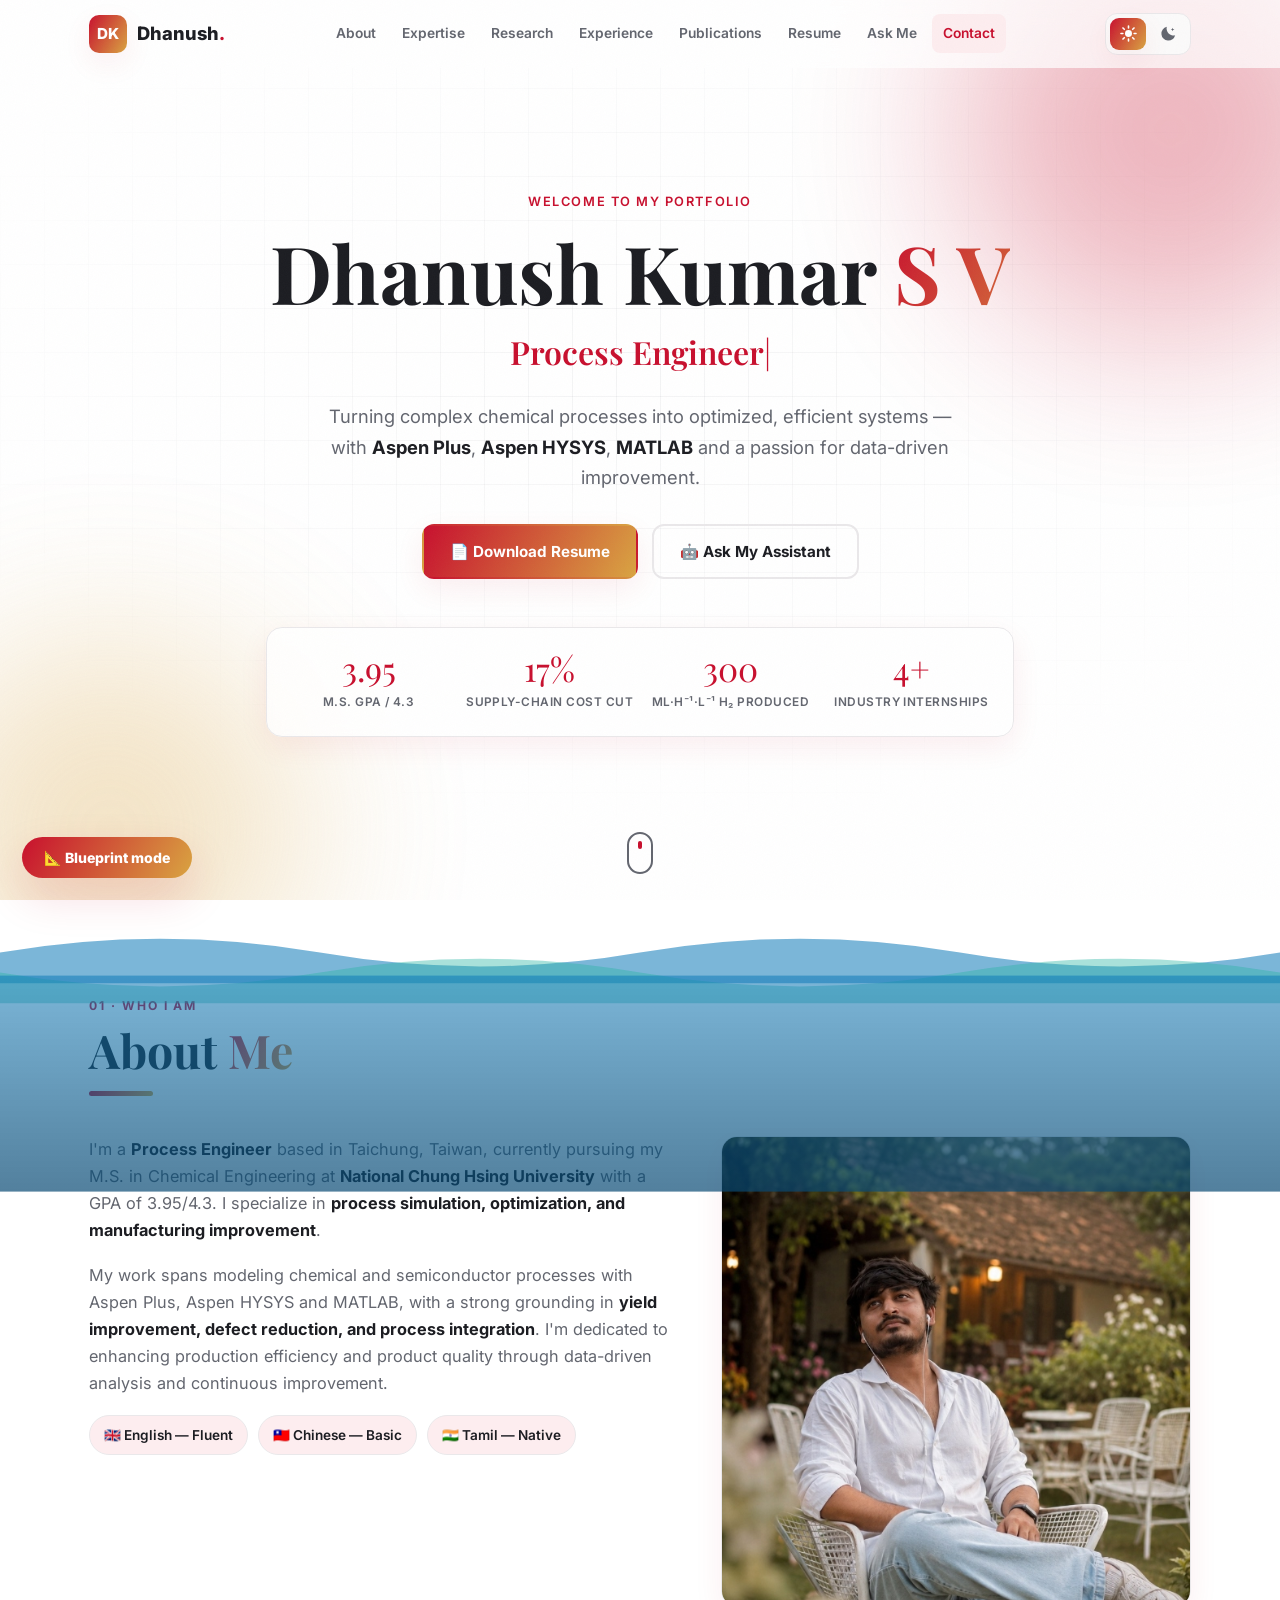
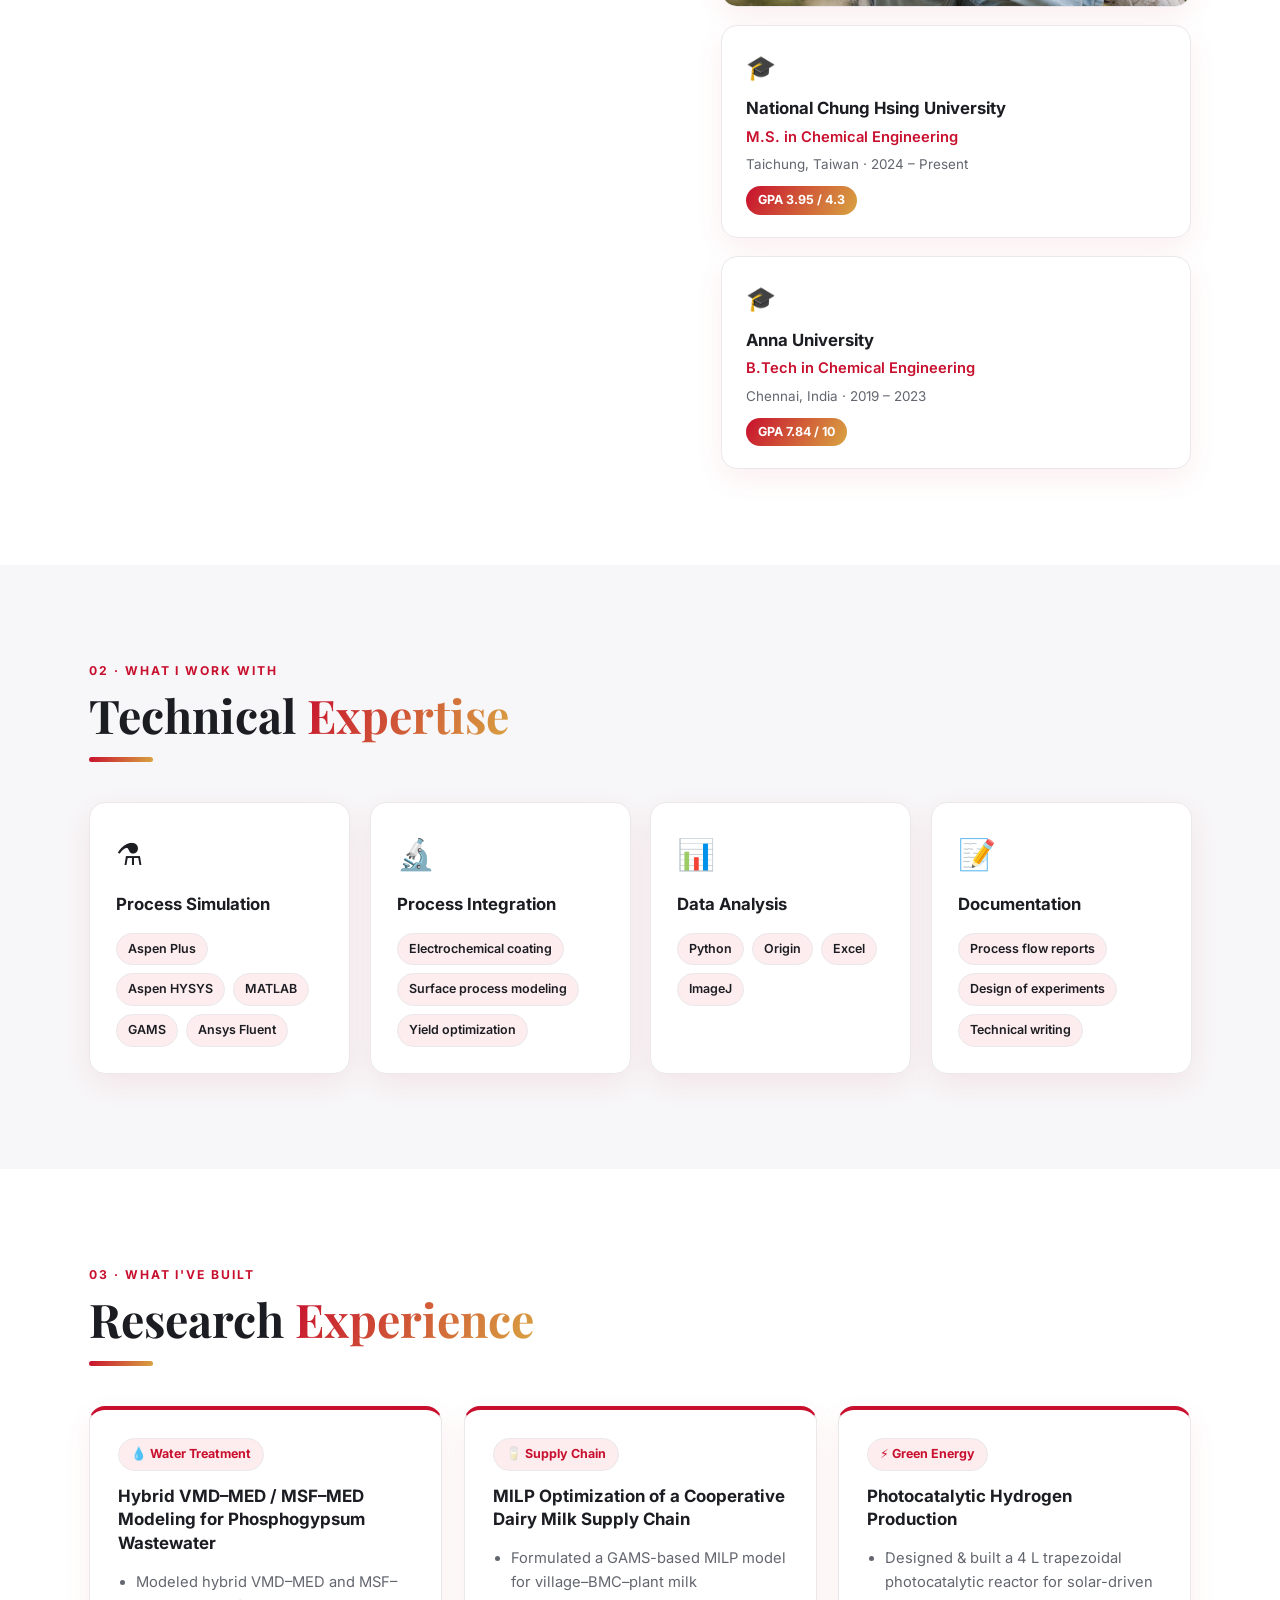
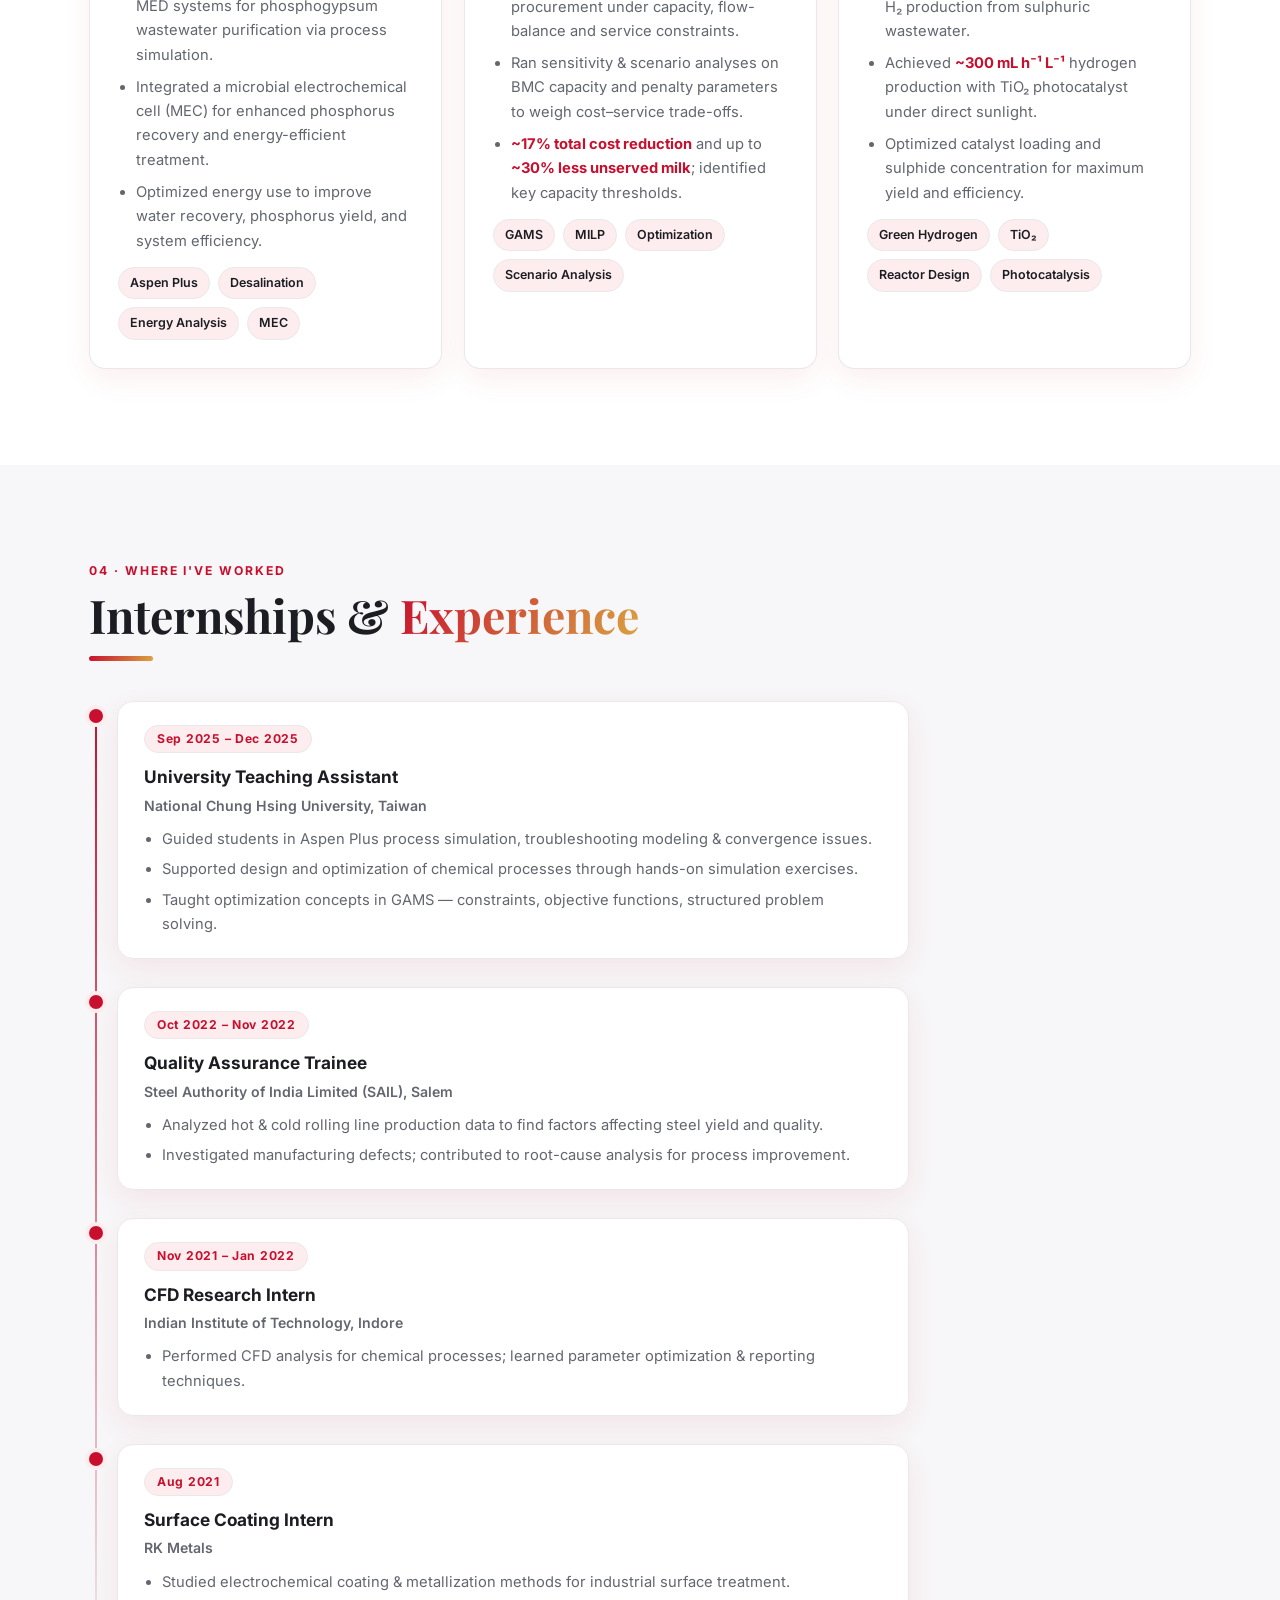
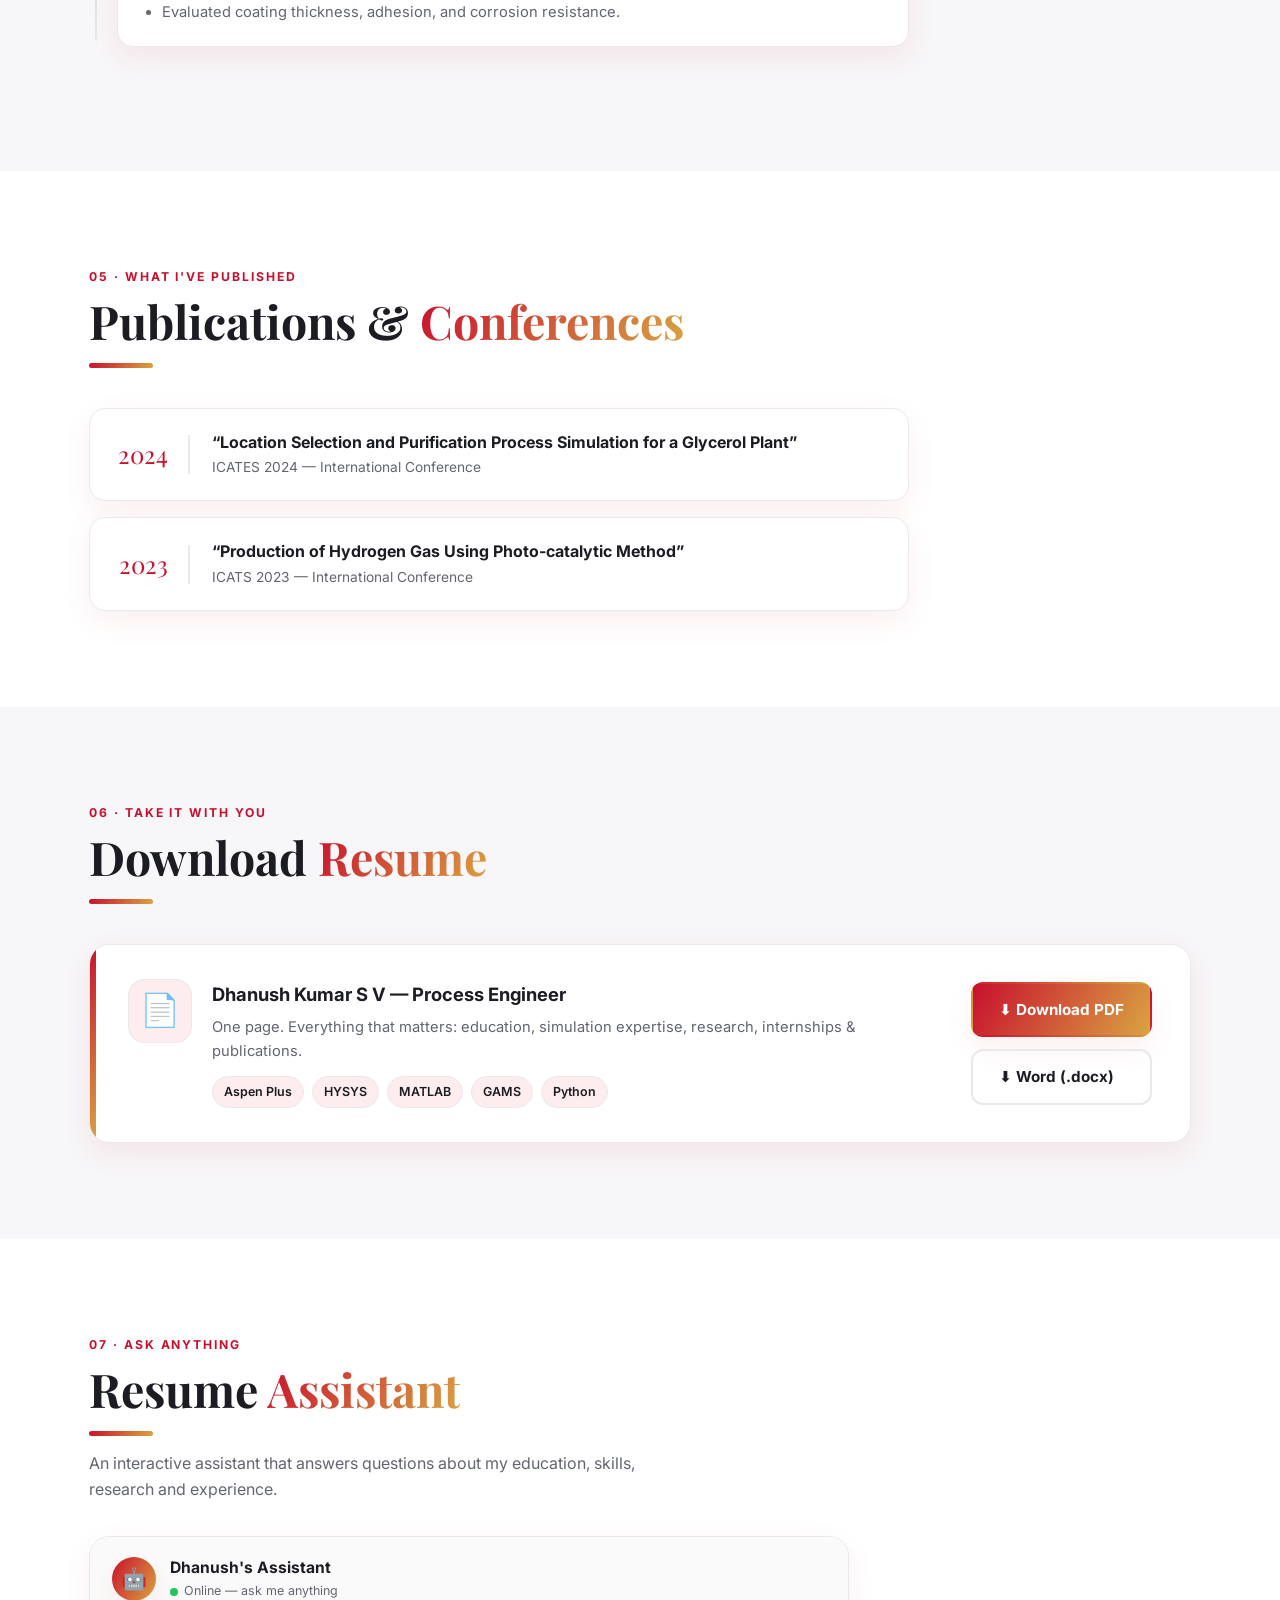
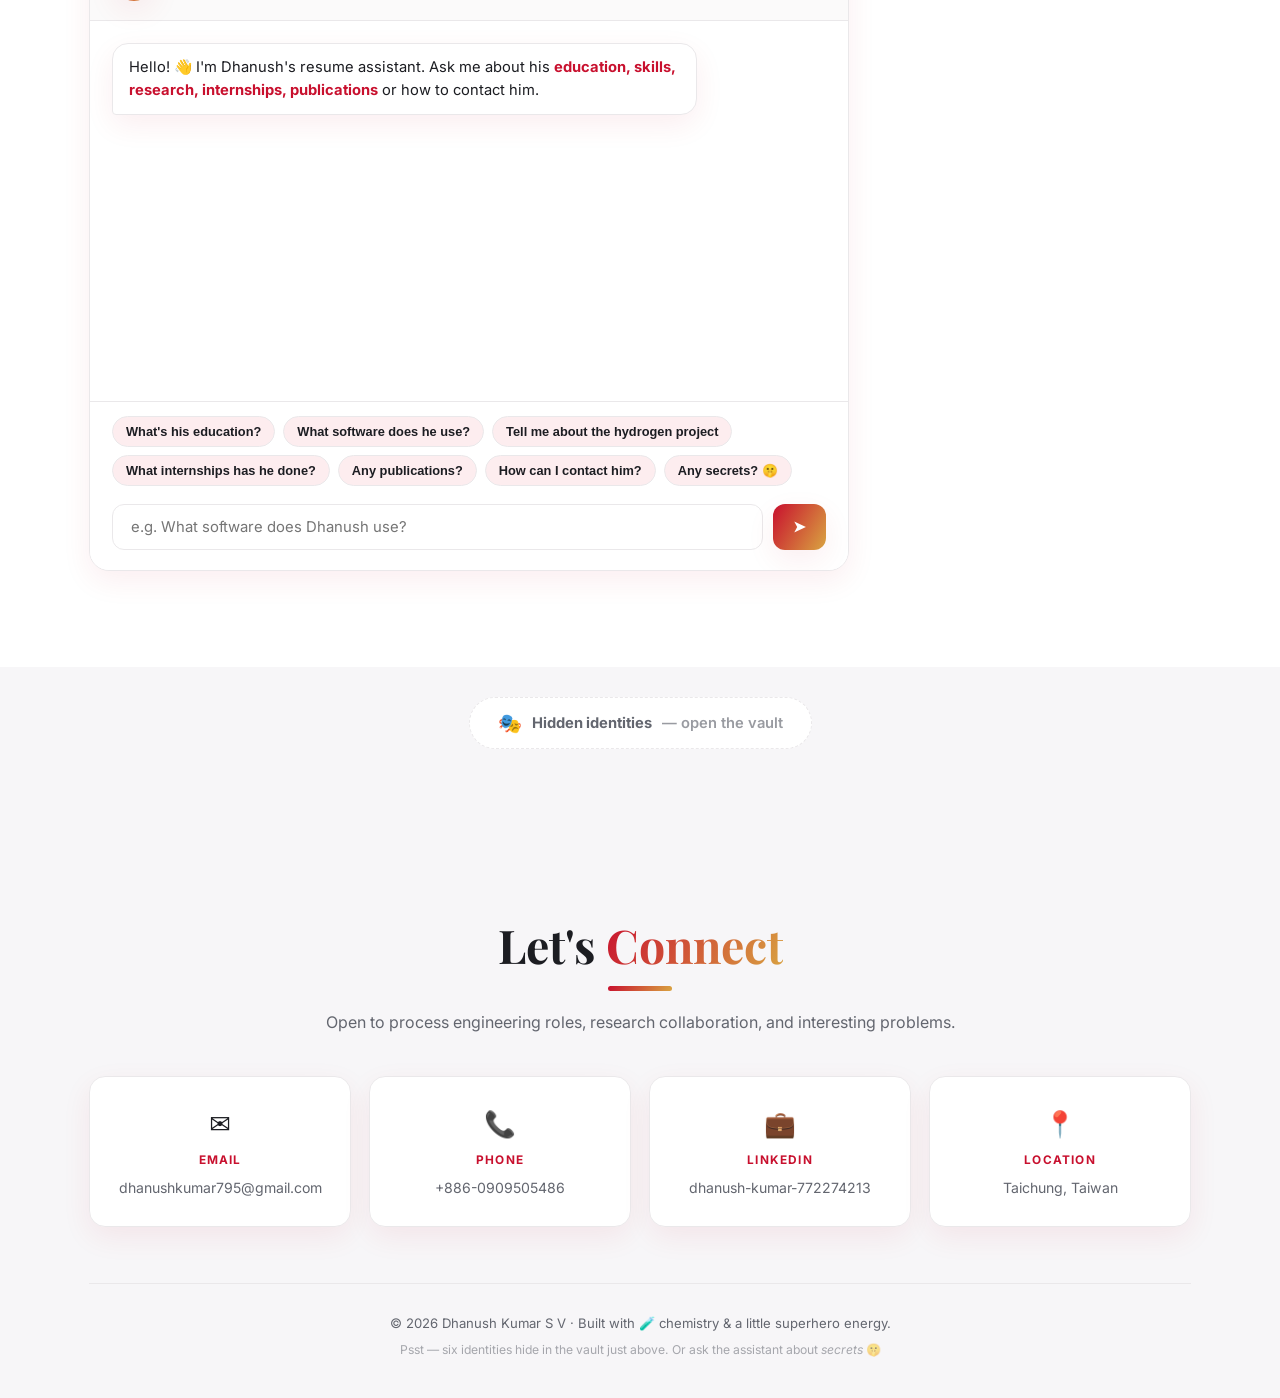
==== commit caf73f4b: "Add files via upload" ====
--- a/index.html
+++ b/index.html
@@ -1,538 +1,582 @@
 <!DOCTYPE html>
-<html lang="en">
+<html lang="en" data-theme="pro">
 <head>
-    <meta charset="UTF-8">
-    <meta name="viewport" content="width=device-width, initial-scale=1.0">
-    <title>Dhanush Kumar S V — Process Engineer | Chemical Engineering Portfolio</title>
-    <meta name="description" content="Portfolio of Dhanush Kumar S V — Process Engineer specialised in process simulation, optimization and manufacturing improvement. Aspen Plus, Aspen HYSYS, MATLAB, GAMS.">
-
-    <!-- Fonts -->
-    <link rel="preconnect" href="https://fonts.googleapis.com">
-    <link rel="preconnect" href="https://fonts.gstatic.com" crossorigin>
-    <link href="https://fonts.googleapis.com/css2?family=Sora:wght@400;600;700;800&family=Inter:wght@300;400;500;600&family=JetBrains+Mono:wght@400;500;700&display=swap" rel="stylesheet">
-
-    <!-- FontAwesome -->
-    <link rel="stylesheet" href="https://cdnjs.cloudflare.com/ajax/libs/font-awesome/6.5.1/css/all.min.css">
-
-    <link rel="stylesheet" href="style.css">
+  <meta charset="UTF-8" />
+  <meta name="viewport" content="width=device-width, initial-scale=1.0" />
+  <title>Dhanush Kumar S V — Process Engineer</title>
+  <meta name="description" content="Portfolio of Dhanush Kumar S V — Process Engineer specializing in process simulation, optimization, and manufacturing improvement." />
+  <link rel="preconnect" href="https://fonts.googleapis.com" />
+  <link rel="preconnect" href="https://fonts.gstatic.com" crossorigin />
+  <link href="https://fonts.googleapis.com/css2?family=Inter:wght@400;500;600;700;800&family=Bebas+Neue&family=Playfair+Display:ital,wght@0,600;0,700;0,800;1,600&family=Space+Grotesk:wght@400;500;600;700&family=Luckiest+Guy&family=Bangers&display=swap" rel="stylesheet" />
+  <link rel="stylesheet" href="css/style.css" />
+  <link rel="icon" href="data:image/svg+xml,<svg xmlns='http://www.w3.org/2000/svg' viewBox='0 0 100 100'><text y='.9em' font-size='90'>⚗️</text></svg>" />
 </head>
 <body>
-
-    <!-- Scroll progress bar -->
-    <div class="scroll-progress" id="scroll-progress"></div>
-
-    <!-- ===== Navigation ===== -->
-    <header class="nav-shell" id="nav-shell">
-        <div class="container nav-inner">
-            <a href="#home" class="brand">
-                <span class="brand-mark">
-                    <i class="fa-solid fa-industry"></i>
-                </span>
-                <span class="brand-text">DK<span class="brand-dot">.</span>SV</span>
-            </a>
-
-            <nav class="nav-links" id="nav-links">
-                <a href="#about" class="nav-link">About</a>
-                <a href="#education" class="nav-link">Education</a>
-                <a href="#skills" class="nav-link">Skills</a>
-                <a href="#projects" class="nav-link">Projects</a>
-                <a href="#experience" class="nav-link">Experience</a>
-                <a href="#downloads" class="nav-link">Downloads</a>
-                <a href="#contact" class="nav-link">Contact</a>
-            </nav>
-
-            <div class="nav-actions">
-                <button class="icon-btn" id="theme-toggle" aria-label="Toggle theme">
-                    <i class="fa-solid fa-moon"></i>
-                </button>
-                <a class="btn btn-sm btn-primary nav-cv" href="assets/Dhanush_Kumar_SV_Resume.pdf" download>
-                    <i class="fa-solid fa-download"></i> Resume
-                </a>
-                <button class="icon-btn burger" id="burger" aria-label="Open menu">
-                    <i class="fa-solid fa-bars"></i>
-                </button>
+  <div id="preloader" aria-hidden="true">
+    <div class="pre-badge">DK</div>
+    <div class="pre-bar"><span></span></div>
+  </div>
+  <div class="cursor-dot" id="cursorDot" aria-hidden="true"></div>
+  <div class="cursor-ring" id="cursorRing" aria-hidden="true"></div>
+  <div id="scrollProgress" aria-hidden="true"></div>
+
+  <!-- ================= NAVBAR ================= -->
+  <header class="navbar" id="navbar">
+    <div class="nav-inner">
+      <a href="#hero" class="logo">
+        <span class="logo-badge">DK</span>
+        <span class="logo-text">Dhanush<span class="logo-dot">.</span></span>
+      </a>
+
+      <nav class="nav-links" id="navLinks">
+        <a href="#about">About</a>
+        <a href="#expertise">Expertise</a>
+        <a href="#research">Research</a>
+        <a href="#experience">Experience</a>
+        <a href="#publications">Publications</a>
+        <a href="#resume">Resume</a>
+        <a href="#chatbot">Ask Me</a>
+        <a href="#contact">Contact</a>
+      </nav>
+
+      <div class="nav-right">
+        <!-- Theme switcher: two professional modes. Character themes live in the vault below. -->
+        <div class="theme-switcher" role="group" aria-label="Choose theme">
+          <button class="theme-btn" data-set-theme="pro" title="Light — warm professional" aria-label="Light professional theme">
+            <svg viewBox="0 0 24 24" fill="none" stroke="currentColor" stroke-width="2" stroke-linecap="round"><circle cx="12" cy="12" r="4.4" fill="currentColor" stroke="none"/><path d="M12 2.5v2.4M12 19.1v2.4M2.5 12h2.4M19.1 12h2.4M5 5l1.7 1.7M17.3 17.3 19 19M19 5l-1.7 1.7M6.7 17.3 5 19"/></svg>
+          </button>
+          <button class="theme-btn" data-set-theme="noir" title="Dark — midnight professional" aria-label="Dark professional theme">
+            <svg viewBox="0 0 24 24" fill="currentColor"><path d="M20.4 14.2A8.8 8.8 0 0 1 9.8 3.6 8.8 8.8 0 1 0 20.4 14.2z"/><path d="M17.2 4.6l.6 1.7 1.7.6-1.7.6-.6 1.7-.6-1.7-1.7-.6 1.7-.6z"/></svg>
+          </button>
+        </div>
+
+        <button class="hamburger" id="hamburger" aria-label="Toggle menu">
+          <span></span><span></span><span></span>
+        </button>
+      </div>
+    </div>
+  </header>
+
+  <!-- ================= HERO ================= -->
+  <section class="hero" id="hero">
+    <!-- Theme decorations: each theme has its own signature backdrop -->
+    <div class="hero-decor decor-spidey" aria-hidden="true">
+      <div class="spidey-wedge"></div>
+      <div class="spidey-stripes"></div>
+      <svg class="spidey-emblem" viewBox="0 0 200 200" fill="none" xmlns="http://www.w3.org/2000/svg">
+        <g stroke="currentColor" stroke-width="7" stroke-linecap="round">
+          <path d="M105 66 C115 57 123 44 126 27 C127 23 128 19 129 14"/>
+          <path d="M110 78 C126 71 139 60 148 44 C150 40 152 37 154 33"/>
+          <path d="M111 91 C129 93 144 102 155 118 C157 121 159 125 161 129"/>
+          <path d="M107 103 C119 117 126 137 128 161 C128 166 129 171 129 176"/>
+          <path d="M95 66 C85 57 77 44 74 27 C73 23 72 19 71 14"/>
+          <path d="M90 78 C74 71 61 60 52 44 C50 40 48 37 46 33"/>
+          <path d="M89 91 C71 93 56 102 45 118 C43 121 41 125 39 129"/>
+          <path d="M93 103 C81 117 74 137 72 161 C72 166 71 171 71 176"/>
+        </g>
+        <ellipse cx="100" cy="74" rx="12" ry="15" fill="currentColor"/>
+        <path fill="currentColor" d="M100 88c11 0 16 11 15 26-1 18-7 38-15 58-8-20-14-40-15-58-1-15 4-26 15-26z"/>
+      </svg>
+    </div>
+    <div class="hero-decor decor-batman" aria-hidden="true">
+      <div class="bat-signal"></div>
+      <div class="beam beam-l"></div>
+      <div class="beam beam-r"></div>
+      <svg class="skyline" viewBox="0 0 1440 220" preserveAspectRatio="none" fill="currentColor">
+        <path d="M0 220 L0 140 L40 140 L40 100 L60 100 L60 60 L75 60 L75 100 L95 100 L95 140 L130 140 L130 90 L180 90 L180 40 L195 40 L195 20 L205 20 L205 40 L220 40 L220 90 L260 90 L260 150 L300 150 L300 110 L340 110 L340 70 L360 70 L360 110 L400 110 L400 150 L460 150 L460 80 L470 80 L470 55 L480 55 L480 80 L530 80 L530 150 L580 150 L580 120 L640 120 L640 50 L655 50 L655 30 L665 30 L665 50 L680 50 L680 120 L740 120 L740 160 L800 160 L800 100 L850 100 L850 60 L870 60 L870 100 L920 100 L920 160 L980 160 L980 110 L1030 110 L1030 70 L1045 70 L1045 45 L1055 45 L1055 70 L1070 70 L1070 110 L1120 110 L1120 160 L1180 160 L1180 90 L1240 90 L1240 130 L1300 130 L1300 80 L1330 80 L1330 40 L1345 40 L1345 80 L1380 80 L1380 130 L1440 130 L1440 220 Z"/>
+      </svg>
+    </div>
+    <div class="hero-decor decor-pro" aria-hidden="true">
+      <div class="pro-grid"></div>
+      <div class="blob blob-1"></div>
+      <div class="blob blob-2"></div>
+    </div>
+    <div class="hero-decor decor-noir" aria-hidden="true">
+      <div class="noir-grid"></div>
+      <div class="noir-aurora noir-a1"></div>
+      <div class="noir-aurora noir-a2"></div>
+    </div>
+    <div class="hero-decor decor-luffy" aria-hidden="true">
+      <div class="luffy-sun"></div>
+      <svg class="luffy-waves" viewBox="0 0 1440 160" preserveAspectRatio="none" xmlns="http://www.w3.org/2000/svg">
+        <path fill="#1273b5" opacity=".16" d="M0 80 C120 40 240 120 360 90 C480 60 600 110 720 85 C840 60 960 115 1080 88 C1200 62 1320 105 1440 78 L1440 160 L0 160 Z"/>
+        <path fill="#1273b5" opacity=".26" d="M0 115 C150 90 300 135 450 115 C600 95 750 135 900 118 C1050 100 1250 135 1440 112 L1440 160 L0 160 Z"/>
+      </svg>
+      <svg class="luffy-hat" viewBox="0 0 200 120" xmlns="http://www.w3.org/2000/svg">
+        <path d="M40 84 C40 40 72 20 100 20 C128 20 160 40 160 84 Z" fill="#e9c05b"/>
+        <rect x="40" y="66" width="120" height="17" rx="8" fill="#c0392b"/>
+        <ellipse cx="100" cy="88" rx="94" ry="20" fill="#dfb551"/>
+        <ellipse cx="100" cy="85" rx="94" ry="18" fill="#eec764"/>
+      </svg>
+    </div>
+    <div class="hero-decor decor-naruto" aria-hidden="true">
+      <div class="naruto-rays"></div>
+      <svg class="naruto-swirl" viewBox="0 0 200 200" fill="none" xmlns="http://www.w3.org/2000/svg">
+        <path stroke="currentColor" stroke-width="11" stroke-linecap="round" d="M52 100 A48 48 0 1 1 148 100 A38 38 0 1 1 72 100 A28 28 0 1 1 128 100 A18 18 0 1 1 92 100 A8 8 0 1 1 108 100"/>
+        <path fill="currentColor" d="M148 100l34-12-10 26z"/>
+      </svg>
+    </div>
+    <div class="hero-decor decor-cap" aria-hidden="true">
+      <svg class="cap-shield" viewBox="0 0 200 200" xmlns="http://www.w3.org/2000/svg">
+        <circle cx="100" cy="100" r="98" fill="#b31942"/>
+        <circle cx="100" cy="100" r="74" fill="#f5f7fa"/>
+        <circle cx="100" cy="100" r="50" fill="#b31942"/>
+        <circle cx="100" cy="100" r="28" fill="#0a3161"/>
+        <path fill="#f5f7fa" d="M100 76l7 14.9 16.4 2-12 11.3 3 16.2-14.4-7.9-14.4 7.9 3-16.2-12-11.3 16.4-2z"/>
+      </svg>
+      <svg class="cap-stars" viewBox="0 0 220 160" fill="currentColor" xmlns="http://www.w3.org/2000/svg">
+        <path d="M40 20l4.4 9.4 10.3 1.2-7.6 7 2 10.2-9.1-5-9.1 5 2-10.2-7.6-7 10.3-1.2z"/>
+        <path d="M150 45l3.3 7 7.7.9-5.7 5.3 1.5 7.6-6.8-3.7-6.8 3.7 1.5-7.6-5.7-5.3 7.7-.9z" opacity=".7"/>
+        <path d="M85 105l2.6 5.6 6.2.7-4.6 4.2 1.2 6.1-5.4-3-5.4 3 1.2-6.1-4.6-4.2 6.2-.7z" opacity=".5"/>
+      </svg>
+      <div class="cap-stripes"></div>
+    </div>
+    <div class="hero-decor decor-vinland" aria-hidden="true">
+      <div class="vin-sun"></div>
+      <svg class="vin-hills" viewBox="0 0 1440 200" preserveAspectRatio="none" xmlns="http://www.w3.org/2000/svg">
+        <path fill="#7a9e6e" opacity=".45" d="M0 120 C240 60 480 140 720 110 C960 80 1200 150 1440 100 L1440 200 L0 200 Z"/>
+        <path fill="#8a5a2b" opacity=".38" d="M0 160 C300 120 600 180 900 150 C1100 132 1300 170 1440 150 L1440 200 L0 200 Z"/>
+      </svg>
+      <svg class="vin-wheat vin-wheat-l" viewBox="0 0 120 170" fill="currentColor" xmlns="http://www.w3.org/2000/svg">
+        <path d="M60 170 C60 120 58 80 62 30" stroke="currentColor" stroke-width="4" fill="none" stroke-linecap="round"/>
+        <path d="M62 30q-16-4-20-24 18 2 20 24z"/><path d="M62 30q16-4 20-24-18 2-20 24z"/>
+        <path d="M61 52q-16-4-20-24 18 2 20 24z"/><path d="M61 52q16-4 20-24-18 2-20 24z"/>
+        <path d="M60 74q-16-4-20-24 18 2 20 24z"/><path d="M60 74q16-4 20-24-18 2-20 24z"/>
+        <path d="M30 170 C32 140 30 120 34 92" stroke="currentColor" stroke-width="3.4" fill="none" stroke-linecap="round"/>
+        <path d="M34 92q-12-3-15-18 14 1 15 18z"/><path d="M34 92q12-3 15-18-14 1-15 18z"/>
+        <path d="M92 170 C90 145 92 128 88 104" stroke="currentColor" stroke-width="3.4" fill="none" stroke-linecap="round"/>
+        <path d="M88 104q-12-3-15-18 14 1 15 18z"/><path d="M88 104q12-3 15-18-14 1-15 18z"/>
+      </svg>
+      <svg class="vin-wheat vin-wheat-r" viewBox="0 0 120 170" fill="currentColor" xmlns="http://www.w3.org/2000/svg">
+        <path d="M60 170 C60 120 58 80 62 30" stroke="currentColor" stroke-width="4" fill="none" stroke-linecap="round"/>
+        <path d="M62 30q-16-4-20-24 18 2 20 24z"/><path d="M62 30q16-4 20-24-18 2-20 24z"/>
+        <path d="M61 52q-16-4-20-24 18 2 20 24z"/><path d="M61 52q16-4 20-24-18 2-20 24z"/>
+        <path d="M60 74q-16-4-20-24 18 2 20 24z"/><path d="M60 74q16-4 20-24-18 2-20 24z"/>
+      </svg>
+    </div>
+
+    <div class="hero-content">
+      <p class="hero-kicker reveal">
+        <span class="kicker-spidey">🕷️ Your friendly neighborhood engineer</span>
+        <span class="kicker-batman">🦇 The engineer Gotham deserves</span>
+        <span class="kicker-pro">Welcome to my portfolio</span>
+        <span class="kicker-noir">✦ Midnight professional</span>
+        <span class="kicker-cap">🛡️ I can do this all day</span>
+        <span class="kicker-vinland">🌾 I have no enemies — only solutions</span>
+        <span class="kicker-luffy">🏴‍☠️ Future king of the engineers</span>
+        <span class="kicker-naruto">🍥 Never gives up — believe it!</span>
+      </p>
+      <h1 class="hero-name reveal">Dhanush Kumar <span class="accent">S V</span></h1>
+      <h2 class="hero-role reveal"><span id="typewriter"></span><span class="caret">|</span></h2>
+      <p class="hero-summary reveal">
+        Turning complex chemical processes into optimized, efficient systems —
+        with <strong>Aspen Plus</strong>, <strong>Aspen HYSYS</strong>, <strong>MATLAB</strong> and
+        a passion for data-driven improvement.
+      </p>
+      <div class="hero-cta reveal">
+        <a href="#resume" class="btn btn-primary">📄 Download Resume</a>
+        <a href="#chatbot" class="btn btn-ghost">🤖 Ask My Assistant</a>
+      </div>
+
+      <div class="hero-stats reveal">
+        <div class="stat">
+          <span class="stat-num" data-count="3.95" data-decimals="2">0</span>
+          <span class="stat-label">M.S. GPA / 4.3</span>
+        </div>
+        <div class="stat">
+          <span class="stat-num"><span data-count="17">0</span>%</span>
+          <span class="stat-label">Supply-chain cost cut</span>
+        </div>
+        <div class="stat">
+          <span class="stat-num"><span data-count="300">0</span></span>
+          <span class="stat-label">mL·h⁻¹·L⁻¹ H₂ produced</span>
+        </div>
+        <div class="stat">
+          <span class="stat-num"><span data-count="4">0</span>+</span>
+          <span class="stat-label">Industry internships</span>
+        </div>
+      </div>
+    </div>
+
+    <a href="#about" class="scroll-hint" aria-label="Scroll down"><span></span></a>
+  </section>
+
+  <!-- ================= ABOUT ================= -->
+  <section class="section" id="about">
+    <div class="container">
+      <p class="section-kicker reveal">01 · Who I am</p>
+      <h2 class="section-title reveal">About <span class="accent">Me</span></h2>
+      <div class="about-grid">
+        <div class="about-text reveal">
+          <p>
+            I'm a <strong>Process Engineer</strong> based in Taichung, Taiwan, currently pursuing my
+            M.S. in Chemical Engineering at <strong>National Chung Hsing University</strong> with a
+            GPA of 3.95/4.3. I specialize in <strong>process simulation, optimization, and
+            manufacturing improvement</strong>.
+          </p>
+          <p>
+            My work spans modeling chemical and semiconductor processes with Aspen Plus, Aspen HYSYS
+            and MATLAB, with a strong grounding in <strong>yield improvement, defect reduction, and
+            process integration</strong>. I'm dedicated to enhancing production efficiency and product
+            quality through data-driven analysis and continuous improvement.
+          </p>
+          <div class="lang-chips">
+            <span class="chip">🇬🇧 English — Fluent</span>
+            <span class="chip">🇹🇼 Chinese — Basic</span>
+            <span class="chip">🇮🇳 Tamil — Native</span>
+          </div>
+        </div>
+        <div class="about-side reveal">
+          <div class="profile-pic-container">
+            <!-- Theme profile pictures -->
+            <img src="assets/images/pro.jpg.jpg" alt="Dhanush - Light Theme" class="profile-pic pic-pro" onerror="this.src='data:image/svg+xml,%3Csvg xmlns=\'http://www.w3.org/2000/svg\' viewBox=\'0 0 100 100\'%3E%3Crect width=\'100\' height=\'100\' fill=\'%23eee\'/%3E%3Ctext x=\'50\' y=\'50\' font-family=\'sans-serif\' font-size=\'14\' text-anchor=\'middle\' dominant-baseline=\'middle\' fill=\'%23999\'%3Epro.jpg%3C/text%3E%3C/svg%3E'">
+            <img src="assets/images/noir.jpg.jpg" alt="Dhanush - Dark Theme" class="profile-pic pic-noir" onerror="this.src='data:image/svg+xml,%3Csvg xmlns=\'http://www.w3.org/2000/svg\' viewBox=\'0 0 100 100\'%3E%3Crect width=\'100\' height=\'100\' fill=\'%23333\'/%3E%3Ctext x=\'50\' y=\'50\' font-family=\'sans-serif\' font-size=\'14\' text-anchor=\'middle\' dominant-baseline=\'middle\' fill=\'%23777\'%3Enoir.jpg%3C/text%3E%3C/svg%3E'">
+            <img src="assets/images/spiderman.jpg.png" alt="Dhanush - Spider-Man" class="profile-pic pic-spidey" onerror="this.src='data:image/svg+xml,%3Csvg xmlns=\'http://www.w3.org/2000/svg\' viewBox=\'0 0 100 100\'%3E%3Crect width=\'100\' height=\'100\' fill=\'%23fbb\'/%3E%3Ctext x=\'50\' y=\'50\' font-family=\'sans-serif\' font-size=\'14\' text-anchor=\'middle\' dominant-baseline=\'middle\' fill=\'%23a33\'%3Espidey.jpg%3C/text%3E%3C/svg%3E'">
+            <img src="assets/images/batman.jpg.png" alt="Dhanush - Batman" class="profile-pic pic-batman" onerror="this.src='data:image/svg+xml,%3Csvg xmlns=\'http://www.w3.org/2000/svg\' viewBox=\'0 0 100 100\'%3E%3Crect width=\'100\' height=\'100\' fill=\'%23444\'/%3E%3Ctext x=\'50\' y=\'50\' font-family=\'sans-serif\' font-size=\'14\' text-anchor=\'middle\' dominant-baseline=\'middle\' fill=\'%23ea0\'%3Ebatman.jpg%3C/text%3E%3C/svg%3E'">
+            <img src="assets/images/cap.jpg.png" alt="Dhanush - Captain America" class="profile-pic pic-cap" onerror="this.src='data:image/svg+xml,%3Csvg xmlns=\'http://www.w3.org/2000/svg\' viewBox=\'0 0 100 100\'%3E%3Crect width=\'100\' height=\'100\' fill=\'%23bbf\'/%3E%3Ctext x=\'50\' y=\'50\' font-family=\'sans-serif\' font-size=\'14\' text-anchor=\'middle\' dominant-baseline=\'middle\' fill=\'%2333a\'%3Ecap.jpg%3C/text%3E%3C/svg%3E'">
+            <img src="assets/images/vinland.jpg.png" alt="Dhanush - Vinland Saga" class="profile-pic pic-vinland" onerror="this.src='data:image/svg+xml,%3Csvg xmlns=\'http://www.w3.org/2000/svg\' viewBox=\'0 0 100 100\'%3E%3Crect width=\'100\' height=\'100\' fill=\'%23dfd\'/%3E%3Ctext x=\'50\' y=\'50\' font-family=\'sans-serif\' font-size=\'14\' text-anchor=\'middle\' dominant-baseline=\'middle\' fill=\'%23474\'%3Evinland.jpg%3C/text%3E%3C/svg%3E'">
+            <img src="assets/images/luffy.jpg.jpg" alt="Dhanush - Luffy" class="profile-pic pic-luffy" onerror="this.src='data:image/svg+xml,%3Csvg xmlns=\'http://www.w3.org/2000/svg\' viewBox=\'0 0 100 100\'%3E%3Crect width=\'100\' height=\'100\' fill=\'%23bdf\'/%3E%3Ctext x=\'50\' y=\'50\' font-family=\'sans-serif\' font-size=\'14\' text-anchor=\'middle\' dominant-baseline=\'middle\' fill=\'%2325a\'%3Eluffy.jpg%3C/text%3E%3C/svg%3E'">
+            <img src="assets/images/naruto.jpg.png" alt="Dhanush - Naruto" class="profile-pic pic-naruto" onerror="this.src='data:image/svg+xml,%3Csvg xmlns=\'http://www.w3.org/2000/svg\' viewBox=\'0 0 100 100\'%3E%3Crect width=\'100\' height=\'100\' fill=\'%23fdb\'/%3E%3Ctext x=\'50\' y=\'50\' font-family=\'sans-serif\' font-size=\'14\' text-anchor=\'middle\' dominant-baseline=\'middle\' fill=\'%23a52\'%3Enaruto.jpg%3C/text%3E%3C/svg%3E'">
+          </div>
+          <div class="edu-card">
+            <div class="edu-icon">🎓</div>
+            <h3>National Chung Hsing University</h3>
+            <p class="edu-degree">M.S. in Chemical Engineering</p>
+            <p class="edu-meta">Taichung, Taiwan · 2024 – Present</p>
+            <span class="edu-gpa">GPA 3.95 / 4.3</span>
+          </div>
+          <div class="edu-card">
+            <div class="edu-icon">🎓</div>
+            <h3>Anna University</h3>
+            <p class="edu-degree">B.Tech in Chemical Engineering</p>
+            <p class="edu-meta">Chennai, India · 2019 – 2023</p>
+            <span class="edu-gpa">GPA 7.84 / 10</span>
+          </div>
+        </div>
+      </div>
+    </div>
+  </section>
+
+  <!-- ================= EXPERTISE ================= -->
+  <section class="section section-alt" id="expertise">
+    <div class="container">
+      <p class="section-kicker reveal">02 · What I work with</p>
+      <h2 class="section-title reveal">Technical <span class="accent">Expertise</span></h2>
+      <div class="skills-grid">
+        <div class="skill-card reveal">
+          <div class="skill-icon">⚗️</div>
+          <h3>Process Simulation</h3>
+          <div class="tags">
+            <span>Aspen Plus</span><span>Aspen HYSYS</span><span>MATLAB</span><span>GAMS</span><span>Ansys Fluent</span>
+          </div>
+        </div>
+        <div class="skill-card reveal">
+          <div class="skill-icon">🔬</div>
+          <h3>Process Integration</h3>
+          <div class="tags">
+            <span>Electrochemical coating</span><span>Surface process modeling</span><span>Yield optimization</span>
+          </div>
+        </div>
+        <div class="skill-card reveal">
+          <div class="skill-icon">📊</div>
+          <h3>Data Analysis</h3>
+          <div class="tags">
+            <span>Python</span><span>Origin</span><span>Excel</span><span>ImageJ</span>
+          </div>
+        </div>
+        <div class="skill-card reveal">
+          <div class="skill-icon">📝</div>
+          <h3>Documentation</h3>
+          <div class="tags">
+            <span>Process flow reports</span><span>Design of experiments</span><span>Technical writing</span>
+          </div>
+        </div>
+      </div>
+    </div>
+  </section>
+
+  <!-- ================= RESEARCH ================= -->
+  <section class="section" id="research">
+    <div class="container">
+      <p class="section-kicker reveal">03 · What I've built</p>
+      <h2 class="section-title reveal">Research <span class="accent">Experience</span></h2>
+      <div class="research-grid">
+        <article class="research-card reveal">
+          <div class="research-badge">💧 Water Treatment</div>
+          <h3>Hybrid VMD–MED / MSF–MED Modeling for Phosphogypsum Wastewater</h3>
+          <ul>
+            <li>Modeled hybrid VMD–MED and MSF–MED systems for phosphogypsum wastewater purification via process simulation.</li>
+            <li>Integrated a microbial electrochemical cell (MEC) for enhanced phosphorus recovery and energy-efficient treatment.</li>
+            <li>Optimized energy use to improve water recovery, phosphorus yield, and system efficiency.</li>
+          </ul>
+          <div class="tags"><span>Aspen Plus</span><span>Desalination</span><span>Energy Analysis</span><span>MEC</span></div>
+        </article>
+        <article class="research-card reveal">
+          <div class="research-badge">🥛 Supply Chain</div>
+          <h3>MILP Optimization of a Cooperative Dairy Milk Supply Chain</h3>
+          <ul>
+            <li>Formulated a GAMS-based MILP model for village–BMC–plant milk procurement under capacity, flow-balance and service constraints.</li>
+            <li>Ran sensitivity &amp; scenario analyses on BMC capacity and penalty parameters to weigh cost–service trade-offs.</li>
+            <li><strong>~17% total cost reduction</strong> and up to <strong>~30% less unserved milk</strong>; identified key capacity thresholds.</li>
+          </ul>
+          <div class="tags"><span>GAMS</span><span>MILP</span><span>Optimization</span><span>Scenario Analysis</span></div>
+        </article>
+        <article class="research-card reveal">
+          <div class="research-badge">⚡ Green Energy</div>
+          <h3>Photocatalytic Hydrogen Production</h3>
+          <ul>
+            <li>Designed &amp; built a 4 L trapezoidal photocatalytic reactor for solar-driven H₂ production from sulphuric wastewater.</li>
+            <li>Achieved <strong>~300 mL h⁻¹ L⁻¹</strong> hydrogen production with TiO₂ photocatalyst under direct sunlight.</li>
+            <li>Optimized catalyst loading and sulphide concentration for maximum yield and efficiency.</li>
+          </ul>
+          <div class="tags"><span>Green Hydrogen</span><span>TiO₂</span><span>Reactor Design</span><span>Photocatalysis</span></div>
+        </article>
+      </div>
+    </div>
+  </section>
+
+  <!-- ================= EXPERIENCE ================= -->
+  <section class="section section-alt" id="experience">
+    <div class="container">
+      <p class="section-kicker reveal">04 · Where I've worked</p>
+      <h2 class="section-title reveal">Internships &amp; <span class="accent">Experience</span></h2>
+      <div class="timeline">
+        <div class="tl-item reveal">
+          <div class="tl-dot"></div>
+          <div class="tl-card">
+            <span class="tl-period">Sep 2025 – Dec 2025</span>
+            <h3>University Teaching Assistant</h3>
+            <p class="tl-org">National Chung Hsing University, Taiwan</p>
+            <ul>
+              <li>Guided students in Aspen Plus process simulation, troubleshooting modeling &amp; convergence issues.</li>
+              <li>Supported design and optimization of chemical processes through hands-on simulation exercises.</li>
+              <li>Taught optimization concepts in GAMS — constraints, objective functions, structured problem solving.</li>
+            </ul>
+          </div>
+        </div>
+        <div class="tl-item reveal">
+          <div class="tl-dot"></div>
+          <div class="tl-card">
+            <span class="tl-period">Oct 2022 – Nov 2022</span>
+            <h3>Quality Assurance Trainee</h3>
+            <p class="tl-org">Steel Authority of India Limited (SAIL), Salem</p>
+            <ul>
+              <li>Analyzed hot &amp; cold rolling line production data to find factors affecting steel yield and quality.</li>
+              <li>Investigated manufacturing defects; contributed to root-cause analysis for process improvement.</li>
+            </ul>
+          </div>
+        </div>
+        <div class="tl-item reveal">
+          <div class="tl-dot"></div>
+          <div class="tl-card">
+            <span class="tl-period">Nov 2021 – Jan 2022</span>
+            <h3>CFD Research Intern</h3>
+            <p class="tl-org">Indian Institute of Technology, Indore</p>
+            <ul>
+              <li>Performed CFD analysis for chemical processes; learned parameter optimization &amp; reporting techniques.</li>
+            </ul>
+          </div>
+        </div>
+        <div class="tl-item reveal">
+          <div class="tl-dot"></div>
+          <div class="tl-card">
+            <span class="tl-period">Aug 2021</span>
+            <h3>Surface Coating Intern</h3>
+            <p class="tl-org">RK Metals</p>
+            <ul>
+              <li>Studied electrochemical coating &amp; metallization methods for industrial surface treatment.</li>
+              <li>Evaluated coating thickness, adhesion, and corrosion resistance.</li>
+            </ul>
+          </div>
+        </div>
+      </div>
+    </div>
+  </section>
+
+  <!-- ================= PUBLICATIONS ================= -->
+  <section class="section" id="publications">
+    <div class="container">
+      <p class="section-kicker reveal">05 · What I've published</p>
+      <h2 class="section-title reveal">Publications &amp; <span class="accent">Conferences</span></h2>
+      <div class="pub-list">
+        <div class="pub-card reveal">
+          <div class="pub-year">2024</div>
+          <div>
+            <h3>“Location Selection and Purification Process Simulation for a Glycerol Plant”</h3>
+            <p>ICATES 2024 — International Conference</p>
+          </div>
+        </div>
+        <div class="pub-card reveal">
+          <div class="pub-year">2023</div>
+          <div>
+            <h3>“Production of Hydrogen Gas Using Photo-catalytic Method”</h3>
+            <p>ICATS 2023 — International Conference</p>
+          </div>
+        </div>
+      </div>
+    </div>
+  </section>
+
+  <!-- ================= RESUME ================= -->
+  <section class="section section-alt" id="resume">
+    <div class="container">
+      <p class="section-kicker reveal">06 · Take it with you</p>
+      <h2 class="section-title reveal">Download <span class="accent">Resume</span></h2>
+      <div class="resume-card reveal">
+        <div class="resume-info">
+          <div class="resume-icon">📄</div>
+          <div>
+            <h3>Dhanush Kumar S V — Process Engineer</h3>
+            <p>One page. Everything that matters: education, simulation expertise, research, internships &amp; publications.</p>
+            <div class="tags">
+              <span>Aspen Plus</span><span>HYSYS</span><span>MATLAB</span><span>GAMS</span><span>Python</span>
             </div>
-        </div>
-    </header>
-
-    <main>
-
-        <!-- ===== Hero with interactive 3D process plant ===== -->
-        <section class="hero" id="home">
-            <canvas id="plant-canvas" aria-hidden="true"></canvas>
-
-            <div class="container hero-layout">
-                <div class="hero-content">
-                    <p class="hero-eyebrow mono"><span class="pulse-dot"></span> Open to opportunities · Taichung, Taiwan</p>
-                    <h1 class="hero-name">Dhanush Kumar <span class="grad-text">S V</span></h1>
-                    <h2 class="hero-role mono">&gt; <span id="typed-role"></span><span class="cursor">_</span></h2>
-                    <p class="hero-tagline">
-                        Process Engineer skilled in process simulation, optimization and manufacturing
-                        improvement — enhancing production efficiency and product quality through
-                        data-driven analysis.
-                    </p>
-
-                    <div class="hero-cta">
-                        <a href="#projects" class="btn btn-primary"><i class="fa-solid fa-gears"></i> Explore My Work</a>
-                        <a href="assets/Dhanush_Kumar_SV_Resume.pdf" class="btn btn-ghost" download><i class="fa-solid fa-file-arrow-down"></i> Download Resume</a>
-                    </div>
-
-                    <div class="hero-meta mono">
-                        <a href="mailto:dhanushkumar795@gmail.com"><i class="fa-solid fa-envelope"></i> dhanushkumar795@gmail.com</a>
-                        <a href="tel:+8860909505486"><i class="fa-solid fa-phone"></i> +886-0909505486</a>
-                        <a href="https://linkedin.com/in/dhanush-kumar-772274213" target="_blank" rel="noopener"><i class="fa-brands fa-linkedin"></i> LinkedIn</a>
-                    </div>
-                </div>
-            </div>
-
-            <div class="drag-hint mono" id="drag-hint">
-                <i class="fa-solid fa-hand-pointer"></i> drag to rotate the plant
-            </div>
-
-            <a href="#about" class="scroll-hint" aria-label="Scroll down">
-                <span class="mono">scroll</span>
-                <i class="fa-solid fa-angles-down"></i>
-            </a>
-        </section>
-
-        <!-- ===== About ===== -->
-        <section class="section" id="about">
-            <div class="container">
-                <div class="section-head reveal">
-                    <span class="section-index mono">01</span>
-                    <h2 class="section-title">About Me</h2>
-                    <span class="section-rule"></span>
-                </div>
-
-                <div class="about-grid">
-                    <div class="about-photo reveal">
-                        <div class="photo-frame tilt">
-                            <img src="images/PXL_20251206_024535104.PORTRAIT.jpg" alt="Portrait of Dhanush Kumar S V">
-                        </div>
-                        <span class="float-badge fb-1 mono">Re = ρvD/μ</span>
-                        <span class="float-badge fb-2 mono">Q̇ = UAΔT</span>
-                        <span class="float-badge fb-3 mono">ΔG = ΔH − TΔS</span>
-                    </div>
-
-                    <div class="about-text reveal">
-                        <p class="lead">
-                            I'm a <strong>Process Engineer</strong> skilled in process simulation, optimization and
-                            manufacturing improvement. I work with <strong>Aspen Plus</strong>, <strong>Aspen HYSYS</strong>
-                            and <strong>MATLAB</strong> to model chemical and semiconductor processes.
-                        </p>
-                        <p>
-                            With a strong understanding of yield improvement, defect reduction and process
-                            integration, I'm dedicated to enhancing production efficiency and product quality
-                            through data-driven analysis and continuous improvement.
-                        </p>
-
-                        <div class="stats-row">
-                            <div class="stat">
-                                <span class="stat-num mono" data-count="3.95" data-decimals="2">0</span>
-                                <span class="stat-label">M.S. GPA / 4.3</span>
-                            </div>
-                            <div class="stat">
-                                <span class="stat-num mono" data-count="4">0</span>
-                                <span class="stat-label">Internships</span>
-                            </div>
-                            <div class="stat">
-                                <span class="stat-num mono" data-count="3">0</span>
-                                <span class="stat-label">Major Projects</span>
-                            </div>
-                            <div class="stat">
-                                <span class="stat-num mono" data-count="2">0</span>
-                                <span class="stat-label">Publications</span>
-                            </div>
-                        </div>
-
-                        <div class="lang-chips">
-                            <span class="chip"><i class="fa-solid fa-language"></i> Tamil · Native</span>
-                            <span class="chip"><i class="fa-solid fa-language"></i> English · Fluent</span>
-                            <span class="chip"><i class="fa-solid fa-language"></i> Chinese · Basic</span>
-                        </div>
-                    </div>
-                </div>
-            </div>
-        </section>
-
-        <!-- ===== Education ===== -->
-        <section class="section section-alt" id="education">
-            <div class="container">
-                <div class="section-head reveal">
-                    <span class="section-index mono">02</span>
-                    <h2 class="section-title">Education</h2>
-                    <span class="section-rule"></span>
-                </div>
-
-                <div class="edu-grid">
-                    <article class="edu-card tilt reveal">
-                        <div class="edu-icon"><i class="fa-solid fa-graduation-cap"></i></div>
-                        <span class="edu-period mono">2024 — Present</span>
-                        <h3>M.S. in Chemical Engineering</h3>
-                        <p class="edu-school">National Chung Hsing University</p>
-                        <p class="edu-loc"><i class="fa-solid fa-location-dot"></i> Taichung, Taiwan</p>
-                        <div class="gpa-bar">
-                            <div class="gpa-track"><div class="gpa-fill" data-width="92"></div></div>
-                            <span class="mono">GPA 3.95 / 4.3</span>
-                        </div>
-                    </article>
-
-                    <article class="edu-card tilt reveal">
-                        <div class="edu-icon"><i class="fa-solid fa-graduation-cap"></i></div>
-                        <span class="edu-period mono">2019 — 2023</span>
-                        <h3>B.Tech in Chemical Engineering</h3>
-                        <p class="edu-school">Anna University</p>
-                        <p class="edu-loc"><i class="fa-solid fa-location-dot"></i> Chennai, India</p>
-                        <div class="gpa-bar">
-                            <div class="gpa-track"><div class="gpa-fill" data-width="78"></div></div>
-                            <span class="mono">GPA 7.84 / 10</span>
-                        </div>
-                    </article>
-                </div>
-            </div>
-        </section>
-
-        <!-- ===== Skills : 3D flip cards ===== -->
-        <section class="section" id="skills">
-            <div class="container">
-                <div class="section-head reveal">
-                    <span class="section-index mono">03</span>
-                    <h2 class="section-title">Technical Expertise</h2>
-                    <span class="section-rule"></span>
-                </div>
-                <p class="section-sub reveal">Hover or tap a card to flip it.</p>
-
-                <div class="flip-grid">
-                    <div class="flip-card reveal" tabindex="0">
-                        <div class="flip-inner">
-                            <div class="flip-face flip-front ff-teal">
-                                <i class="fa-solid fa-diagram-project"></i>
-                                <h3>Process Simulation</h3>
-                                <span class="flip-count mono">04 tools</span>
-                                <span class="flip-hint mono"><i class="fa-solid fa-rotate"></i> flip</span>
-                            </div>
-                            <div class="flip-face flip-back">
-                                <h4 class="mono">// Process Simulation</h4>
-                                <div class="flip-chips">
-                                    <span>Aspen Plus</span>
-                                    <span>Aspen HYSYS</span>
-                                    <span>MATLAB</span>
-                                    <span>GAMS</span>
-                                </div>
-                                <p>Flowsheet modeling, convergence troubleshooting and MILP optimization for chemical and energy processes.</p>
-                            </div>
-                        </div>
-                    </div>
-
-                    <div class="flip-card reveal" tabindex="0">
-                        <div class="flip-inner">
-                            <div class="flip-face flip-front ff-cyan">
-                                <i class="fa-solid fa-gears"></i>
-                                <h3>Process Integration</h3>
-                                <span class="flip-count mono">03 areas</span>
-                                <span class="flip-hint mono"><i class="fa-solid fa-rotate"></i> flip</span>
-                            </div>
-                            <div class="flip-face flip-back">
-                                <h4 class="mono">// Process Integration</h4>
-                                <div class="flip-chips">
-                                    <span>Electrochemical coating</span>
-                                    <span>Surface process modeling</span>
-                                    <span>Yield optimization</span>
-                                </div>
-                                <p>Surface treatment know-how and data-backed yield improvement from rolling lines to coatings.</p>
-                            </div>
-                        </div>
-                    </div>
-
-                    <div class="flip-card reveal" tabindex="0">
-                        <div class="flip-inner">
-                            <div class="flip-face flip-front ff-violet">
-                                <i class="fa-solid fa-chart-column"></i>
-                                <h3>Data Analysis</h3>
-                                <span class="flip-count mono">04 tools</span>
-                                <span class="flip-hint mono"><i class="fa-solid fa-rotate"></i> flip</span>
-                            </div>
-                            <div class="flip-face flip-back">
-                                <h4 class="mono">// Data Analysis</h4>
-                                <div class="flip-chips">
-                                    <span>Origin</span>
-                                    <span>Excel</span>
-                                    <span>ImageJ</span>
-                                    <span>Python</span>
-                                </div>
-                                <p>Experimental data processing, scientific plotting and image-based measurement for process insight.</p>
-                            </div>
-                        </div>
-                    </div>
-
-                    <div class="flip-card reveal" tabindex="0">
-                        <div class="flip-inner">
-                            <div class="flip-face flip-front ff-amber">
-                                <i class="fa-solid fa-file-lines"></i>
-                                <h3>Documentation</h3>
-                                <span class="flip-count mono">03 skills</span>
-                                <span class="flip-hint mono"><i class="fa-solid fa-rotate"></i> flip</span>
-                            </div>
-                            <div class="flip-face flip-back">
-                                <h4 class="mono">// Documentation</h4>
-                                <div class="flip-chips">
-                                    <span>Process flow reports</span>
-                                    <span>Design of experiments</span>
-                                    <span>Technical writing</span>
-                                </div>
-                                <p>Clear engineering communication — from DOE planning to conference publications.</p>
-                            </div>
-                        </div>
-                    </div>
-                </div>
-            </div>
-        </section>
-
-        <!-- ===== Projects ===== -->
-        <section class="section section-alt" id="projects">
-            <div class="container">
-                <div class="section-head reveal">
-                    <span class="section-index mono">04</span>
-                    <h2 class="section-title">Projects</h2>
-                    <span class="section-rule"></span>
-                </div>
-
-                <div class="project-grid">
-                    <article class="project-card tilt reveal">
-                        <div class="project-top">
-                            <span class="exp-tag mono">EXP-01</span>
-                            <i class="fa-solid fa-droplet project-icon"></i>
-                        </div>
-                        <h3>Hybrid VMD-MED / MSF-MED Process Modeling</h3>
-                        <p class="project-domain mono">Phosphogypsum Wastewater Treatment</p>
-                        <ul class="check-list">
-                            <li>Modeled hybrid VMD-MED and MSF-MED systems for phosphogypsum wastewater purification using process simulation.</li>
-                            <li>Integrated microbial electrochemical cell (MEC) for enhanced phosphorus recovery and energy-efficient treatment.</li>
-                            <li>Optimized water recovery, phosphorus yield and overall system efficiency via energy analysis.</li>
-                        </ul>
-                        <div class="project-tags">
-                            <span>Aspen Plus</span><span>Process Optimization</span><span>Energy Analysis</span>
-                        </div>
-                    </article>
-
-                    <article class="project-card tilt reveal">
-                        <div class="project-top">
-                            <span class="exp-tag mono">EXP-02</span>
-                            <i class="fa-solid fa-diagram-project project-icon"></i>
-                        </div>
-                        <h3>MILP Optimization of Dairy Milk Supply Chain</h3>
-                        <p class="project-domain mono">Supply Chain Integration</p>
-                        <ul class="check-list">
-                            <li>Formulated a GAMS-based MILP model for integrated village–BMC–plant milk procurement under capacity, flow balance and service constraints.</li>
-                            <li>Ran sensitivity and scenario analyses on BMC capacity and penalty parameters to evaluate cost–service trade-offs.</li>
-                            <li>Achieved ~17% total cost reduction and up to ~30% decrease in unserved milk.</li>
-                        </ul>
-                        <div class="project-tags">
-                            <span>GAMS</span><span>MILP</span><span>Sensitivity Analysis</span>
-                        </div>
-                    </article>
-
-                    <article class="project-card tilt reveal">
-                        <div class="project-top">
-                            <span class="exp-tag mono">EXP-03</span>
-                            <i class="fa-solid fa-sun project-icon"></i>
-                        </div>
-                        <h3>Photocatalytic Hydrogen Production</h3>
-                        <p class="project-domain mono">Sustainable Energy Generation</p>
-                        <ul class="check-list">
-                            <li>Designed and built a 4 L trapezoidal photocatalytic reactor for solar-driven hydrogen production from sulphuric wastewater.</li>
-                            <li>Achieved ~300 mL·h⁻¹·L⁻¹ hydrogen production using TiO₂ photocatalyst under direct sunlight.</li>
-                            <li>Optimized catalyst loading and sulphide concentration to maximize hydrogen yield.</li>
-                        </ul>
-                        <div class="project-tags">
-                            <span>Reactor Design</span><span>TiO₂ Catalysis</span><span>Green Hydrogen</span>
-                        </div>
-                    </article>
-                </div>
-            </div>
-        </section>
-
-        <!-- ===== Experience ===== -->
-        <section class="section" id="experience">
-            <div class="container">
-                <div class="section-head reveal">
-                    <span class="section-index mono">05</span>
-                    <h2 class="section-title">Experience &amp; Internships</h2>
-                    <span class="section-rule"></span>
-                </div>
-
-                <div class="flow-timeline">
-                    <article class="flow-item reveal">
-                        <div class="flow-node mono">TA</div>
-                        <div class="flow-card">
-                            <header>
-                                <h3>University Teaching Assistant</h3>
-                                <span class="period mono">Sep 2025 — Dec 2025</span>
-                            </header>
-                            <p class="flow-org"><i class="fa-solid fa-building-columns"></i> National Chung Hsing University, Taiwan</p>
-                            <ul class="check-list">
-                                <li>Guided students in process simulation with Aspen Plus, troubleshooting modeling and convergence issues.</li>
-                                <li>Supported design and optimization of chemical processes through hands-on simulation exercises.</li>
-                                <li>Assisted in teaching optimization concepts using GAMS — constraints and objective functions.</li>
-                                <li>Developed structured problem-solving approaches for process design and analysis.</li>
-                            </ul>
-                        </div>
-                    </article>
-
-                    <article class="flow-item reveal">
-                        <div class="flow-node mono">QA</div>
-                        <div class="flow-card">
-                            <header>
-                                <h3>Quality Assurance Trainee</h3>
-                                <span class="period mono">Oct 2022 — Nov 2022</span>
-                            </header>
-                            <p class="flow-org"><i class="fa-solid fa-industry"></i> Steel Authority of India Limited (SAIL), Salem</p>
-                            <ul class="check-list">
-                                <li>Analyzed production data from hot and cold rolling lines to identify factors affecting steel yield and quality.</li>
-                                <li>Investigated manufacturing defects and contributed to root cause analysis for process improvement.</li>
-                            </ul>
-                        </div>
-                    </article>
-
-                    <article class="flow-item reveal">
-                        <div class="flow-node mono">RD</div>
-                        <div class="flow-card">
-                            <header>
-                                <h3>CFD Research Intern</h3>
-                                <span class="period mono">Nov 2021 — Jan 2022</span>
-                            </header>
-                            <p class="flow-org"><i class="fa-solid fa-wind"></i> Indian Institute of Technology, Indore</p>
-                            <ul class="check-list">
-                                <li>Performed computational fluid dynamics analysis for chemical processes, learning parameter optimization and reporting techniques.</li>
-                            </ul>
-                        </div>
-                    </article>
-
-                    <article class="flow-item reveal">
-                        <div class="flow-node mono">SC</div>
-                        <div class="flow-card">
-                            <header>
-                                <h3>Surface Coating Intern</h3>
-                                <span class="period mono">Aug 2021</span>
-                            </header>
-                            <p class="flow-org"><i class="fa-solid fa-layer-group"></i> RK Metals</p>
-                            <ul class="check-list">
-                                <li>Studied electrochemical coating and metallization methods used in industrial surface treatment.</li>
-                                <li>Evaluated coating performance factors including thickness, adhesion and corrosion resistance.</li>
-                            </ul>
-                        </div>
-                    </article>
-                </div>
-            </div>
-        </section>
-
-        <!-- ===== Publications ===== -->
-        <section class="section section-alt" id="publications">
-            <div class="container">
-                <div class="section-head reveal">
-                    <span class="section-index mono">06</span>
-                    <h2 class="section-title">Publications &amp; Conferences</h2>
-                    <span class="section-rule"></span>
-                </div>
-
-                <div class="pub-grid">
-                    <article class="pub-card tilt reveal">
-                        <i class="fa-solid fa-book-open pub-icon"></i>
-                        <p class="pub-title">"Location Selection and Purification Process Simulation for a Glycerol Plant."</p>
-                        <span class="pub-badge mono">ICATES 2024</span>
-                    </article>
-                    <article class="pub-card tilt reveal">
-                        <i class="fa-solid fa-book-open pub-icon"></i>
-                        <p class="pub-title">"Production of Hydrogen Gas Using Photo-catalytic Method."</p>
-                        <span class="pub-badge mono">ICATES 2023</span>
-                    </article>
-                </div>
-            </div>
-        </section>
-
-        <!-- ===== Downloads ===== -->
-        <section class="section" id="downloads">
-            <div class="container">
-                <div class="section-head reveal">
-                    <span class="section-index mono">07</span>
-                    <h2 class="section-title">Downloads</h2>
-                    <span class="section-rule"></span>
-                </div>
-                <p class="section-sub reveal">Grab a copy of my credentials — ready for recruiters and collaborators.</p>
-
-                <div class="download-grid">
-                    <article class="download-card featured tilt reveal">
-                        <div class="dl-icon"><i class="fa-solid fa-file-pdf"></i></div>
-                        <div class="dl-info">
-                            <h3>Resume / CV</h3>
-                            <p>Full professional resume — education, skills, projects, internships and publications.</p>
-                            <span class="dl-meta mono">PDF · Updated Jun 2026</span>
-                        </div>
-                        <a class="btn btn-primary" href="assets/Dhanush_Kumar_SV_Resume.pdf" download="Dhanush_Kumar_SV_Resume.pdf">
-                            <i class="fa-solid fa-download"></i> Download PDF
-                        </a>
-                    </article>
-
-                    <article class="download-card tilt reveal">
-                        <div class="dl-icon alt"><i class="fa-solid fa-address-card"></i></div>
-                        <div class="dl-info">
-                            <h3>Contact Card</h3>
-                            <p>Save my contact details straight to your phone or address book.</p>
-                            <span class="dl-meta mono">vCard (.vcf)</span>
-                        </div>
-                        <a class="btn btn-ghost" href="assets/Dhanush_Kumar_SV.vcf" download="Dhanush_Kumar_SV.vcf">
-                            <i class="fa-solid fa-download"></i> Download vCard
-                        </a>
-                    </article>
-                </div>
-            </div>
-        </section>
-
-        <!-- ===== Contact ===== -->
-        <section class="section section-alt" id="contact">
-            <div class="container">
-                <div class="section-head reveal">
-                    <span class="section-index mono">08</span>
-                    <h2 class="section-title">Get in Touch</h2>
-                    <span class="section-rule"></span>
-                </div>
-
-                <div class="contact-panel reveal">
-                    <p class="contact-lead">
-                        I'm currently open to new opportunities and collaborations in process engineering,
-                        simulation and optimization. Reach out — I'll try my best to get back to you quickly.
-                    </p>
-
-                    <div class="contact-actions">
-                        <a class="btn btn-primary btn-lg" href="https://mail.google.com/mail/?view=cm&fs=1&to=dhanushkumar795@gmail.com" target="_blank" rel="noopener">
-                            <i class="fa-regular fa-envelope"></i> Email Me
-                        </a>
-                        <a class="btn btn-ghost btn-lg" href="https://linkedin.com/in/dhanush-kumar-772274213" target="_blank" rel="noopener">
-                            <i class="fa-brands fa-linkedin"></i> Connect on LinkedIn
-                        </a>
-                    </div>
-
-                    <div class="contact-grid mono">
-                        <span><i class="fa-solid fa-location-dot"></i> Taichung, Taiwan</span>
-                        <span><i class="fa-solid fa-phone"></i> +886-0909505486</span>
-                        <span><i class="fa-solid fa-envelope"></i> dhanushkumar795@gmail.com</span>
-                    </div>
-                </div>
-            </div>
-        </section>
-
-    </main>
-
-    <footer class="footer">
-        <div class="container footer-inner">
-            <p class="mono">Steady state achieved · ∇·v = 0</p>
-            <p>&copy; 2026 Dhanush Kumar S V. All rights reserved.</p>
-            <a href="#home" class="to-top" aria-label="Back to top"><i class="fa-solid fa-arrow-up"></i></a>
-        </div>
-    </footer>
-
-    <!-- Three.js (r128, vendored locally) -->
-    <script src="vendor/three.min.js"></script>
-    <script src="script.js"></script>
+          </div>
+        </div>
+        <div class="resume-actions">
+          <a class="btn btn-primary" href="assets/Dhanush_Kumar_Resume.pdf" download>⬇ Download PDF</a>
+          <a class="btn btn-ghost" href="assets/Dhanush_Kumar_Resume.docx" download>⬇ Word (.docx)</a>
+        </div>
+      </div>
+    </div>
+  </section>
+
+  <!-- ================= CHATBOT ================= -->
+  <section class="section" id="chatbot">
+    <div class="container">
+      <p class="section-kicker reveal">07 · Ask anything</p>
+      <h2 class="section-title reveal">Resume <span class="accent">Assistant</span></h2>
+      <p class="section-sub reveal">An interactive assistant that answers questions about my education, skills, research and experience.</p>
+
+      <div class="chat-shell reveal">
+        <div class="chat-header">
+          <div class="chat-avatar" id="chatAvatar">🤖</div>
+          <div>
+            <p class="chat-title" id="chatTitle">Dhanush's Assistant</p>
+            <p class="chat-status"><span class="status-dot"></span> Online — ask me anything</p>
+          </div>
+        </div>
+        <div class="chat-window" id="chatWindow" aria-live="polite"></div>
+        <div class="chat-suggestions" id="chatSuggestions"></div>
+        <form class="chat-input-row" id="chatForm">
+          <input type="text" id="chatInput" placeholder="e.g. What software does Dhanush use?" autocomplete="off" />
+          <button type="submit" class="btn btn-primary chat-send" aria-label="Send">➤</button>
+        </form>
+      </div>
+    </div>
+  </section>
+
+  <!-- ================= IDENTITY VAULT (hidden themes) ================= -->
+  <section class="vault-section" id="identities">
+    <div class="container">
+      <button class="vault-toggle" id="vaultToggle" aria-expanded="false" aria-controls="vault">
+        <span class="vault-mask">🎭</span> Hidden identities <span class="vault-hint">— open the vault</span>
+      </button>
+      <div class="vault" id="vault">
+        <div class="vault-grid">
+          <button class="vault-card vc-spidey" data-set-theme="spidey">
+            <span class="vc-emoji">🕷️</span><span class="vc-name">Spider-Man</span><span class="vc-desc">Red &amp; white hero energy</span>
+          </button>
+          <button class="vault-card vc-batman" data-set-theme="batman">
+            <span class="vc-emoji">🦇</span><span class="vc-name">Batman</span><span class="vc-desc">Gotham after dark</span>
+          </button>
+          <button class="vault-card vc-cap" data-set-theme="cap">
+            <span class="vc-emoji">🛡️</span><span class="vc-name">Captain America</span><span class="vc-desc">Stars &amp; stripes</span>
+          </button>
+          <button class="vault-card vc-vinland" data-set-theme="vinland">
+            <span class="vc-emoji">🌾</span><span class="vc-name">Vinland Saga</span><span class="vc-desc">Peaceful warm fields</span>
+          </button>
+          <button class="vault-card vc-luffy" data-set-theme="luffy">
+            <span class="vc-emoji">🏴‍☠️</span><span class="vc-name">Luffy</span><span class="vc-desc">Sunny seas &amp; straw hats</span>
+          </button>
+          <button class="vault-card vc-naruto" data-set-theme="naruto">
+            <span class="vc-emoji">🍥</span><span class="vc-name">Naruto</span><span class="vc-desc">Orange ninja spirit</span>
+          </button>
+        </div>
+      </div>
+    </div>
+  </section>
+
+  <!-- ================= CONTACT / FOOTER ================= -->
+  <footer class="footer" id="contact">
+    <div class="container">
+      <h2 class="section-title reveal">Let's <span class="accent">Connect</span></h2>
+      <p class="footer-sub reveal">Open to process engineering roles, research collaboration, and interesting problems.</p>
+      <div class="contact-grid reveal">
+        <a class="contact-card" href="mailto:dhanushkumar795@gmail.com">
+          <span class="contact-icon">✉️</span>
+          <span class="contact-label">Email</span>
+          <span class="contact-value">dhanushkumar795@gmail.com</span>
+        </a>
+        <a class="contact-card" href="tel:+8860909505486">
+          <span class="contact-icon">📞</span>
+          <span class="contact-label">Phone</span>
+          <span class="contact-value">+886-0909505486</span>
+        </a>
+        <a class="contact-card" href="https://linkedin.com/in/dhanush-kumar-772274213" target="_blank" rel="noopener">
+          <span class="contact-icon">💼</span>
+          <span class="contact-label">LinkedIn</span>
+          <span class="contact-value">dhanush-kumar-772274213</span>
+        </a>
+        <div class="contact-card">
+          <span class="contact-icon">📍</span>
+          <span class="contact-label">Location</span>
+          <span class="contact-value">Taichung, Taiwan</span>
+        </div>
+      </div>
+      <p class="footer-note">© 2026 Dhanush Kumar S V · Built with 🧪 chemistry &amp; a little superhero energy.<br>
+      <span class="footer-secret">Psst — six identities hide in the vault just above. Or ask the assistant about <em>secrets</em> 🤫</span></p>
+    </div>
+  </footer>
+
+  <button class="to-top" id="toTop" aria-label="Back to top">↑</button>
+  <div class="toast" id="toast" role="status" aria-live="polite"></div>
+
+  <!-- Theme special skills -->
+  <div id="lightsOut" aria-hidden="true"></div>
+  <div id="windWash" aria-hidden="true"></div>
+  <div id="spiderverseDots" aria-hidden="true"></div>
+  <div id="genjutsu" aria-hidden="true">
+    <svg class="sharingan" viewBox="-100 -100 200 200" xmlns="http://www.w3.org/2000/svg">
+      <circle r="96" fill="#b81424"/>
+      <circle r="96" fill="none" stroke="#20070a" stroke-width="6"/>
+      <circle r="54" fill="none" stroke="#20070a" stroke-width="4"/>
+      <circle r="24" fill="#16060a"/>
+      <g fill="#16060a">
+        <g><circle cy="-54" r="11"/><path d="M-2 -66q16 4 12 24-6-9-12-12z"/></g>
+        <g transform="rotate(120)"><circle cy="-54" r="11"/><path d="M-2 -66q16 4 12 24-6-9-12-12z"/></g>
+        <g transform="rotate(240)"><circle cy="-54" r="11"/><path d="M-2 -66q16 4 12 24-6-9-12-12z"/></g>
+      </g>
+    </svg>
+  </div>
+  <div id="kaiFlash" aria-hidden="true"></div>
+  <div id="shieldFly" aria-hidden="true">
+    <svg viewBox="0 0 200 200" xmlns="http://www.w3.org/2000/svg">
+      <circle cx="100" cy="100" r="98" fill="#b31942"/>
+      <circle cx="100" cy="100" r="74" fill="#f5f7fa"/>
+      <circle cx="100" cy="100" r="50" fill="#b31942"/>
+      <circle cx="100" cy="100" r="28" fill="#0a3161"/>
+      <path fill="#f5f7fa" d="M100 76l7 14.9 16.4 2-12 11.3 3 16.2-14.4-7.9-14.4 7.9 3-16.2-12-11.3 16.4-2z"/>
+    </svg>
+  </div>
+  <div id="hudFrame" aria-hidden="true">
+    <span class="hud-tag">● BLUEPRINT MODE</span>
+    <div class="hud-scanline"></div>
+  </div>
+  <div id="starfield" aria-hidden="true"></div>
+  <div id="ocean" aria-hidden="true">
+    <svg class="ocean-wave ocean-w1" viewBox="0 0 2880 90" preserveAspectRatio="none" xmlns="http://www.w3.org/2000/svg">
+      <path fill="rgba(15,122,184,.55)" d="M0 45 Q180 5 360 45 T720 45 T1080 45 T1440 45 T1800 45 T2160 45 T2520 45 T2880 45 V90 H0 Z"/>
+    </svg>
+    <svg class="ocean-wave ocean-w2" viewBox="0 0 2880 90" preserveAspectRatio="none" xmlns="http://www.w3.org/2000/svg">
+      <path fill="rgba(40,181,164,.4)" d="M0 45 Q180 85 360 45 T720 45 T1080 45 T1440 45 T1800 45 T2160 45 T2520 45 T2880 45 V90 H0 Z"/>
+    </svg>
+    <div class="ocean-body"></div>
+  </div>
+  <button class="skill-btn" id="skillBtn" hidden></button>
+
+  <script src="js/resume-data.js"></script>
+  <script src="js/main.js"></script>
+  <script src="js/chatbot.js"></script>
 </body>
 </html>
--- a/css/style.css
+++ b/css/style.css
@@ -0,0 +1,1314 @@
+/* ==========================================================================
+   Dhanush Kumar S V — Portfolio
+   Three themes: [data-theme="spidey"] | [data-theme="batman"] | [data-theme="pro"]
+   ========================================================================== */
+
+* { margin: 0; padding: 0; box-sizing: border-box; }
+
+html { scroll-behavior: smooth; }
+
+/* --------------------------------------------------------------------------
+   THEME TOKENS
+   -------------------------------------------------------------------------- */
+:root {
+  --font-body: "Inter", system-ui, -apple-system, sans-serif;
+  --radius: 16px;
+  --nav-h: 68px;
+  --max-w: 1150px;
+  --ease: cubic-bezier(.22, .9, .35, 1);
+}
+
+/* ---- Professional Light: crisp white + hot-rod red & gold (default) ---- */
+[data-theme="pro"] {
+  --font-display: "Playfair Display", Georgia, serif;
+  --display-tracking: 0;
+  --display-transform: none;
+  --bar-skew: 0deg;
+  --bg: #ffffff;
+  --bg-alt: #f7f6f8;
+  --surface: #ffffff;
+  --surface-2: #fbfafa;
+  --text: #1c1d22;
+  --text-muted: #63666f;
+  --accent: #c8102e;
+  --accent-2: #d9a441;
+  --accent-contrast: #ffffff;
+  --border: #eae8ea;
+  --shadow: 0 10px 30px rgba(200, 16, 46, .07);
+  --shadow-hover: 0 18px 44px rgba(200, 16, 46, .15);
+  --chip-bg: #fdedef;
+  --hero-grad: linear-gradient(120deg, #c8102e, #d9a441);
+}
+
+/* ---- Professional Dark: midnight noir ---- */
+[data-theme="noir"] {
+  --font-display: "Space Grotesk", "Inter", sans-serif;
+  --display-tracking: -.01em;
+  --display-transform: none;
+  --bar-skew: 0deg;
+  --bg: #0a0a0f;
+  --bg-alt: #0e0e16;
+  --surface: #13131d;
+  --surface-2: #191927;
+  --text: #ececf2;
+  --text-muted: #9d9dad;
+  --accent: #d8b06c;
+  --accent-2: #a08aec;
+  --accent-contrast: #16120a;
+  --border: #262639;
+  --shadow: 0 12px 34px rgba(0, 0, 0, .5);
+  --shadow-hover: 0 18px 50px rgba(216, 176, 108, .16);
+  --chip-bg: #1d1d2d;
+  --hero-grad: linear-gradient(120deg, #d8b06c, #a08aec);
+}
+
+/* ---- Luffy / One Piece (hidden): deep ocean blues ---- */
+[data-theme="luffy"] {
+  --font-display: "Luckiest Guy", "Space Grotesk", cursive;
+  --display-tracking: .02em;
+  --display-transform: none;
+  --bar-skew: -14deg;
+  --bg: #e8f5fd;
+  --bg-alt: #d8edfa;
+  --surface: #ffffff;
+  --surface-2: #f0f8fd;
+  --text: #10344c;
+  --text-muted: #47677e;
+  --accent: #0f7ab8;
+  --accent-2: #d7263d;
+  --accent-contrast: #ffffff;
+  --border: #c8e3f4;
+  --shadow: 0 10px 30px rgba(15, 122, 184, .13);
+  --shadow-hover: 0 18px 44px rgba(15, 122, 184, .24);
+  --chip-bg: #dceffb;
+  --hero-grad: linear-gradient(120deg, #0f7ab8, #28b5a4);
+}
+
+/* ---- Naruto (hidden) ---- */
+[data-theme="naruto"] {
+  --font-display: "Bangers", "Space Grotesk", cursive;
+  --display-tracking: .04em;
+  --display-transform: none;
+  --bar-skew: -16deg;
+  --bg: #fff6ec;
+  --bg-alt: #ffeddb;
+  --surface: #fffdf9;
+  --surface-2: #fff4e6;
+  --text: #241a12;
+  --text-muted: #71604f;
+  --accent: #f26f1d;
+  --accent-2: #274690;
+  --accent-contrast: #ffffff;
+  --border: #f3ddc4;
+  --shadow: 0 10px 30px rgba(242, 111, 29, .1);
+  --shadow-hover: 0 18px 44px rgba(242, 111, 29, .22);
+  --chip-bg: #ffe8d1;
+  --hero-grad: linear-gradient(120deg, #f26f1d, #ffb32c);
+}
+
+/* ---- Spidey (red & white, professional) ---- */
+[data-theme="spidey"] {
+  --font-display: "Space Grotesk", "Inter", sans-serif;
+  --display-tracking: .01em;
+  --display-transform: uppercase;
+  --bar-skew: -20deg;
+  --bg: #ffffff;
+  --bg-alt: #f9f4f4;
+  --surface: #ffffff;
+  --surface-2: #faf6f6;
+  --text: #1d1d24;
+  --text-muted: #5d5d68;
+  --accent: #d91e26;
+  --accent-2: #8f1219;
+  --accent-contrast: #ffffff;
+  --border: #eddede;
+  --shadow: 0 10px 30px rgba(217, 30, 38, .08);
+  --shadow-hover: 0 18px 44px rgba(217, 30, 38, .18);
+  --chip-bg: #fbecec;
+  --hero-grad: linear-gradient(120deg, #e11d25, #8f1219);
+}
+
+/* ---- Batman (dark) ---- */
+[data-theme="batman"] {
+  --font-display: "Bebas Neue", "Oswald", sans-serif;
+  --display-tracking: .06em;
+  --display-transform: uppercase;
+  --bg: #07080d;
+  --bg-alt: #0b0d14;
+  --surface: #10131c;
+  --surface-2: #161a26;
+  --text: #e6e8ee;
+  --text-muted: #9aa2b1;
+  --accent: #f5c518;
+  --accent-2: #8a93a6;
+  --accent-contrast: #14161c;
+  --border: #232838;
+  --shadow: 0 12px 34px rgba(0, 0, 0, .55);
+  --shadow-hover: 0 18px 50px rgba(245, 197, 24, .14);
+  --chip-bg: #1a1f2d;
+  --hero-grad: linear-gradient(120deg, #f5c518, #c99700);
+}
+
+/* ---- Captain America (hidden — unlock with "shield") ---- */
+[data-theme="cap"] {
+  --font-display: "Bebas Neue", "Oswald", sans-serif;
+  --display-tracking: .05em;
+  --display-transform: uppercase;
+  --bar-skew: -10deg;
+  --bg: #eef2f9;
+  --bg-alt: #e2e9f4;
+  --surface: #ffffff;
+  --surface-2: #f2f6fc;
+  --text: #101f38;
+  --text-muted: #4b5a75;
+  --accent: #b31942;
+  --accent-2: #0a3161;
+  --accent-contrast: #ffffff;
+  --border: #d3dceb;
+  --shadow: 0 10px 30px rgba(10, 49, 97, .10);
+  --shadow-hover: 0 18px 44px rgba(179, 25, 66, .20);
+  --chip-bg: #e7edf8;
+  --hero-grad: linear-gradient(120deg, #0a3161 25%, #b31942);
+}
+
+/* ---- Vinland Saga (hidden): green meadow & wheat ---- */
+[data-theme="vinland"] {
+  --font-display: "Playfair Display", Georgia, serif;
+  --display-tracking: 0;
+  --display-transform: none;
+  --bar-skew: 0deg;
+  --bg: #f1f3e6;
+  --bg-alt: #e7ebd5;
+  --surface: #fbfcf3;
+  --surface-2: #f3f5e7;
+  --text: #2e3423;
+  --text-muted: #6c745c;
+  --accent: #4f7942;
+  --accent-2: #b98a4a;
+  --accent-contrast: #ffffff;
+  --border: #dde2c8;
+  --shadow: 0 10px 30px rgba(79, 121, 66, .10);
+  --shadow-hover: 0 18px 44px rgba(79, 121, 66, .2);
+  --chip-bg: #e9eed9;
+  --hero-grad: linear-gradient(120deg, #4f7942, #b98a4a);
+}
+
+body {
+  font-family: var(--font-body);
+  background: var(--bg);
+  color: var(--text);
+  line-height: 1.65;
+  overflow-x: hidden;
+  transition: background .5s var(--ease), color .5s var(--ease);
+}
+
+::selection { background: var(--accent); color: var(--accent-contrast); }
+
+/* Scrollbar */
+::-webkit-scrollbar { width: 10px; }
+::-webkit-scrollbar-track { background: var(--bg-alt); }
+::-webkit-scrollbar-thumb { background: var(--accent); border-radius: 6px; }
+
+.container { max-width: var(--max-w); margin: 0 auto; padding: 0 24px; position: relative; z-index: 1; }
+
+/* Cinematic film grain (very subtle, static) */
+body::after {
+  content: "";
+  position: fixed; inset: 0; z-index: 250;
+  pointer-events: none; opacity: .028;
+  background-image: url("data:image/svg+xml,%3Csvg xmlns='http://www.w3.org/2000/svg' width='120' height='120'%3E%3Cfilter id='n'%3E%3CfeTurbulence type='fractalNoise' baseFrequency='0.9' numOctaves='2'/%3E%3C/filter%3E%3Crect width='120' height='120' filter='url(%23n)'/%3E%3C/svg%3E");
+}
+
+/* Preloader */
+#preloader {
+  position: fixed; inset: 0; z-index: 500;
+  background: var(--bg);
+  display: flex; flex-direction: column; gap: 24px;
+  align-items: center; justify-content: center;
+  transition: opacity .6s var(--ease), visibility .6s var(--ease);
+  animation: preHide .6s ease 3s forwards; /* failsafe if JS never fires */
+}
+body.loaded #preloader { opacity: 0; visibility: hidden; }
+@keyframes preHide { to { opacity: 0; visibility: hidden; } }
+.pre-badge {
+  width: 76px; height: 76px; display: grid; place-items: center;
+  background: var(--hero-grad); color: #fff;
+  border-radius: 19px; font-weight: 800; font-size: 1.65rem;
+  box-shadow: var(--shadow-hover);
+  animation: prePulse 1.2s ease-in-out infinite;
+}
+@keyframes prePulse { 0%, 100% { transform: scale(1); } 50% { transform: scale(1.08); } }
+.pre-bar { width: 150px; height: 3px; background: var(--border); border-radius: 2px; overflow: hidden; }
+.pre-bar span {
+  display: block; height: 100%; width: 40%;
+  background: var(--hero-grad); border-radius: 2px;
+  animation: preLoad 1s ease-in-out infinite;
+}
+@keyframes preLoad { from { transform: translateX(-110%); } to { transform: translateX(290%); } }
+
+/* Custom cursor (desktop only, enabled via JS) */
+.cursor-dot, .cursor-ring {
+  position: fixed; top: 0; left: 0; z-index: 400;
+  pointer-events: none; border-radius: 50%; opacity: 0;
+}
+.cursor-dot { width: 8px; height: 8px; margin: -4px 0 0 -4px; background: var(--accent); }
+.cursor-ring {
+  width: 38px; height: 38px; margin: -19px 0 0 -19px;
+  border: 1.5px solid var(--accent);
+  transition: transform .15s ease-out, width .25s var(--ease), height .25s var(--ease),
+              margin .25s var(--ease), background .25s, opacity .3s;
+}
+.cursor-ring.grow {
+  width: 58px; height: 58px; margin: -29px 0 0 -29px;
+  background: color-mix(in srgb, var(--accent) 14%, transparent);
+}
+.cursor-dot.hide, .cursor-ring.hide { opacity: 0 !important; }
+@media (pointer: fine) {
+  body.custom-cursor, body.custom-cursor a, body.custom-cursor button { cursor: none; }
+}
+
+/* Scroll progress bar */
+#scrollProgress {
+  position: fixed; top: 0; left: 0; right: 0; height: 3px;
+  background: var(--hero-grad);
+  transform: scaleX(0); transform-origin: 0 50%;
+  z-index: 120;
+}
+
+/* Back to top */
+.to-top {
+  position: fixed; right: 22px; bottom: 22px; z-index: 90;
+  width: 46px; height: 46px; border-radius: 50%;
+  border: 1px solid var(--border); background: var(--surface); color: var(--accent);
+  font-size: 1.15rem; font-weight: 700; cursor: pointer; box-shadow: var(--shadow);
+  opacity: 0; visibility: hidden; transform: translateY(14px);
+  transition: all .35s var(--ease);
+}
+.to-top.show { opacity: 1; visibility: visible; transform: none; }
+.to-top:hover { background: var(--accent); color: var(--accent-contrast); transform: translateY(-3px); }
+
+/* ==========================================================================
+   THEME SPECIAL SKILLS
+   ========================================================================== */
+
+/* Skill button — every theme has one signature skill */
+.skill-btn {
+  position: fixed; left: 22px; bottom: 22px; z-index: 300;
+  padding: 12px 22px; border: none; border-radius: 999px;
+  background: var(--hero-grad); color: var(--accent-contrast, #fff);
+  font-family: inherit; font-weight: 800; font-size: .88rem; cursor: pointer;
+  box-shadow: var(--shadow-hover);
+  animation: skillPulse 2.6s ease-in-out infinite;
+  transition: transform .25s var(--ease);
+}
+.skill-btn:hover { transform: translateY(-3px) scale(1.04); animation-play-state: paused; }
+@keyframes skillPulse { 0%, 100% { box-shadow: var(--shadow); } 50% { box-shadow: 0 0 0 10px color-mix(in srgb, var(--accent) 18%, transparent), var(--shadow); } }
+
+/* Batman: lights-out spotlight */
+#lightsOut {
+  position: fixed; inset: 0; z-index: 260;
+  pointer-events: none; opacity: 0;
+  transition: opacity .6s var(--ease);
+  background: radial-gradient(circle 300px at var(--mx, 50vw) var(--my, 40vh),
+    transparent 0 130px, rgba(2, 3, 7, .96) 320px);
+}
+#lightsOut.on { opacity: 1; }
+
+/* Luffy: the ocean rises when gravity goes off */
+#ocean {
+  position: fixed; left: 0; right: 0; bottom: 0; height: 30vh; z-index: 85;
+  pointer-events: none;
+  transform: translateY(108%);
+  transition: transform 1.2s var(--ease);
+}
+body.voyage #ocean { transform: none; }
+.ocean-wave { position: absolute; top: 0; left: 0; width: 200%; height: 62px; animation: waveSlide 9s linear infinite; }
+.ocean-w2 { top: 20px; animation-duration: 14s; animation-direction: reverse; }
+@keyframes waveSlide { to { transform: translateX(-50%); } }
+.ocean-body { position: absolute; left: 0; right: 0; top: 54px; bottom: 0; background: linear-gradient(rgba(15, 122, 184, .55), rgba(9, 74, 116, .7)); }
+
+/* Everything gently bobs while sailing */
+body.voyage section { animation: bob 7s ease-in-out infinite; }
+body.voyage section:nth-of-type(even) { animation-delay: -3.5s; }
+@keyframes bob { 0%, 100% { transform: translateY(0) rotate(0); } 50% { transform: translateY(-13px) rotate(.25deg); } }
+
+/* Pro: Blueprint mode — the whole site becomes an engineering drawing */
+body.blueprint {
+  --bg: #0d2b4e;
+  --bg-alt: #0a2342;
+  --surface: rgba(255, 255, 255, .035);
+  --surface-2: rgba(255, 255, 255, .06);
+  --text: #ddebfc;
+  --text-muted: #a3c0e0;
+  --accent: #7fd1ff;
+  --accent-2: #ffffff;
+  --accent-contrast: #0a2342;
+  --border: rgba(150, 195, 238, .4);
+  --chip-bg: rgba(127, 209, 255, .12);
+  --shadow: 0 0 0 1px rgba(150, 195, 238, .15);
+  --shadow-hover: 0 0 0 2px rgba(127, 209, 255, .5);
+  --hero-grad: linear-gradient(120deg, #7fd1ff, #d8ecff);
+  background: var(--bg);
+  background-image:
+    linear-gradient(rgba(160, 200, 240, .16) 1px, transparent 1px),
+    linear-gradient(90deg, rgba(160, 200, 240, .16) 1px, transparent 1px),
+    linear-gradient(rgba(160, 200, 240, .06) 1px, transparent 1px),
+    linear-gradient(90deg, rgba(160, 200, 240, .06) 1px, transparent 1px);
+  background-size: 80px 80px, 80px 80px, 16px 16px, 16px 16px;
+  background-attachment: fixed;
+}
+body.blueprint .section-alt,
+body.blueprint .footer,
+body.blueprint .vault-section { background: transparent; }
+body.blueprint .btn-primary,
+body.blueprint .edu-gpa,
+body.blueprint .msg.user,
+body.blueprint .logo-badge { color: #0a2342; }
+
+/* HUD frame (corner brackets + scanline, part of Blueprint mode) */
+#hudFrame {
+  position: fixed; inset: 12px; z-index: 150;
+  pointer-events: none; opacity: 0; overflow: hidden;
+  transition: opacity .5s var(--ease);
+  background:
+    linear-gradient(var(--accent), var(--accent)) left top / 28px 3px no-repeat,
+    linear-gradient(var(--accent), var(--accent)) left top / 3px 28px no-repeat,
+    linear-gradient(var(--accent), var(--accent)) right top / 28px 3px no-repeat,
+    linear-gradient(var(--accent), var(--accent)) right top / 3px 28px no-repeat,
+    linear-gradient(var(--accent), var(--accent)) left bottom / 28px 3px no-repeat,
+    linear-gradient(var(--accent), var(--accent)) left bottom / 3px 28px no-repeat,
+    linear-gradient(var(--accent), var(--accent)) right bottom / 28px 3px no-repeat,
+    linear-gradient(var(--accent), var(--accent)) right bottom / 3px 28px no-repeat;
+}
+#hudFrame.on { opacity: 1; }
+.hud-tag {
+  position: absolute; top: 12px; left: 40px;
+  font-family: "Space Grotesk", monospace; font-size: .7rem; font-weight: 700;
+  letter-spacing: .2em; color: var(--accent);
+  animation: blink 1.3s step-end infinite;
+}
+.hud-scanline {
+  position: absolute; left: 0; right: 0; top: 0; height: 3px;
+  background: linear-gradient(90deg, transparent, var(--accent), transparent);
+  box-shadow: 0 0 16px 3px color-mix(in srgb, var(--accent) 55%, transparent);
+  animation: scanSweep 3.4s linear infinite;
+}
+@keyframes scanSweep { from { top: 0; } to { top: 100%; } }
+body.hud .skill-card, body.hud .research-card, body.hud .edu-card,
+body.hud .tl-card, body.hud .pub-card, body.hud .contact-card, body.hud .resume-card {
+  outline: 1.5px dashed color-mix(in srgb, var(--accent) 55%, transparent);
+  outline-offset: 5px;
+}
+body.hud .stat-num { text-shadow: 0 0 16px color-mix(in srgb, var(--accent) 70%, transparent); }
+
+/* Noir: starlight — twinkling night sky with shooting stars */
+#starfield { position: fixed; inset: 0; z-index: 150; pointer-events: none; display: none; }
+#starfield.on { display: block; }
+.star {
+  position: absolute; border-radius: 50%; background: #fff;
+  box-shadow: 0 0 6px 1px rgba(255, 255, 255, .55);
+  animation: twinkle var(--tw, 2.4s) ease-in-out infinite;
+}
+@keyframes twinkle { 0%, 100% { opacity: .12; } 50% { opacity: .95; } }
+.shooting-star {
+  position: absolute; width: 130px; height: 2px; border-radius: 2px;
+  background: linear-gradient(90deg, #fff, transparent);
+  animation: shoot 1.1s ease-out both;
+}
+@keyframes shoot {
+  0% { opacity: 0; transform: rotate(28deg) translateX(0); }
+  8% { opacity: 1; }
+  100% { opacity: 0; transform: rotate(28deg) translateX(70vw); }
+}
+
+/* Spidey: Spider-Verse mode — halftone, RGB-split glitch, comic bursts */
+#spiderverseDots {
+  position: fixed; inset: 0; z-index: 150; pointer-events: none;
+  opacity: 0; transition: opacity .6s var(--ease);
+  background-image:
+    radial-gradient(rgba(228, 28, 60, .16) 1.4px, transparent 1.7px),
+    radial-gradient(rgba(30, 140, 255, .14) 1.4px, transparent 1.7px);
+  background-size: 17px 17px, 23px 23px;
+  background-position: 0 0, 8px 12px;
+}
+#spiderverseDots.on { opacity: 1; }
+body.spiderverse .hero-name,
+body.spiderverse .section-title,
+body.spiderverse .logo-text {
+  text-shadow: -3px 0 rgba(255, 20, 80, .55), 3px 0 rgba(0, 180, 255, .5);
+}
+body.spiderverse section { animation: glitchJump 3.6s steps(1) infinite; }
+body.spiderverse section:nth-of-type(2n) { animation-delay: 1.2s; }
+body.spiderverse section:nth-of-type(3n) { animation-delay: 2.3s; }
+@keyframes glitchJump {
+  0%, 91.9%, 96%, 100% { transform: translate(0) skewX(0); }
+  92% { transform: translate(-7px, 2px) skewX(1.6deg); }
+  94% { transform: translate(5px, -2px) skewX(-1.2deg); }
+}
+.comic-pop {
+  position: fixed; z-index: 380; pointer-events: none;
+  font-family: "Bangers", cursive; font-size: 2.1rem; letter-spacing: .04em;
+  color: #fff; padding: 10px 20px;
+  border: 3px solid #16161c;
+  border-radius: 48% 52% 55% 45% / 55% 45% 52% 48%;
+  box-shadow: 5px 5px 0 #16161c;
+  animation: comicPop 1.3s var(--ease) both;
+}
+@keyframes comicPop {
+  0% { opacity: 0; transform: scale(.2) rotate(var(--rot, -6deg)); }
+  14% { opacity: 1; transform: scale(1.1) rotate(var(--rot, -6deg)); }
+  24% { transform: scale(1) rotate(var(--rot, -6deg)); }
+  78% { opacity: 1; }
+  100% { opacity: 0; transform: scale(.9) rotate(var(--rot, -6deg)) translateY(-16px); }
+}
+
+/* Cap: shield slam — drops into center, shockwave ripples out */
+#shieldFly {
+  position: fixed; top: 0; left: 0; width: 92px; height: 92px; z-index: 370;
+  pointer-events: none; display: none;
+  filter: drop-shadow(0 8px 22px rgba(10, 49, 97, .4));
+}
+#shieldFly.on { display: block; }
+#shieldFly.slam { animation: shieldSlam .62s cubic-bezier(.45, 0, 1, 1) forwards; }
+@keyframes shieldSlam {
+  from { transform: translate(var(--cx, 45vw), -170px) scale(1.5) rotate(-120deg); }
+  to { transform: translate(var(--cx, 45vw), var(--cy, 45vh)) scale(1) rotate(0); }
+}
+.slam-ring {
+  position: fixed; width: 60px; height: 60px; margin: -30px 0 0 -30px;
+  border-radius: 50%; border: 5px solid #b31942;
+  z-index: 365; pointer-events: none;
+  animation: ringSlam 1.2s ease-out both;
+}
+@keyframes ringSlam {
+  from { transform: scale(.2); opacity: .95; }
+  to { transform: scale(30); opacity: 0; }
+}
+.slam-star {
+  position: fixed; width: 14px; height: 14px; margin: -7px 0 0 -7px;
+  background: #f5f7fa; z-index: 366; pointer-events: none;
+  clip-path: polygon(50% 0, 61% 35%, 98% 35%, 68% 57%, 79% 91%, 50% 70%, 21% 91%, 32% 57%, 2% 35%, 39% 35%);
+  filter: drop-shadow(0 0 6px rgba(179, 25, 66, .6));
+  animation: starBurst .85s ease-out both;
+}
+@keyframes starBurst {
+  from { opacity: 1; transform: translate(0, 0) rotate(0) scale(1); }
+  to { opacity: 0; transform: translate(var(--sx, 100px), var(--sy, -80px)) rotate(340deg) scale(.4); }
+}
+body.shake section { animation: pageShake .45s ease-in-out; }
+@keyframes pageShake {
+  0%, 100% { transform: translate(0, 0); }
+  20% { transform: translate(-7px, 3px); }
+  40% { transform: translate(6px, -4px); }
+  60% { transform: translate(-4px, 2px); }
+  80% { transform: translate(3px, -2px); }
+}
+
+/* Naruto: genjutsu — crimson world, giant spinning Sharingan, Kai! release */
+#genjutsu {
+  position: fixed; inset: 0; z-index: 150; pointer-events: none;
+  opacity: 0; transition: opacity .9s var(--ease);
+  display: grid; place-items: center;
+  background: radial-gradient(circle at 50% 45%, rgba(120, 8, 16, .08) 30%, rgba(84, 4, 10, .55) 100%);
+}
+#genjutsu.on { opacity: 1; }
+.sharingan {
+  width: min(66vmin, 520px);
+  opacity: .24;
+  animation: sharinganLife 7s linear infinite;
+  filter: drop-shadow(0 0 60px rgba(190, 20, 40, .55));
+}
+@keyframes sharinganLife {
+  0% { transform: rotate(0) scale(1); }
+  50% { transform: rotate(180deg) scale(1.07); }
+  100% { transform: rotate(360deg) scale(1); }
+}
+body.genjutsu section {
+  animation: illusionBreathe 5.5s ease-in-out infinite;
+  filter: saturate(.72) sepia(.14);
+}
+@keyframes illusionBreathe { 0%, 100% { transform: scale(1); } 50% { transform: scale(1.012); } }
+.genjutsu-feather {
+  position: fixed; top: -34px; width: 15px; height: 28px;
+  z-index: 151; pointer-events: none; opacity: 0;
+  background: linear-gradient(160deg, #1c090d, #3a1016);
+  border-radius: 100% 12% 100% 12%;
+  animation: featherFall var(--dur, 7s) linear both;
+}
+@keyframes featherFall {
+  0% { opacity: 0; transform: translate(0, 0) rotate(0); }
+  6% { opacity: .65; }
+  35% { transform: translate(calc(var(--dx, 80px) * .4), 38vh) rotate(220deg); }
+  65% { opacity: .6; transform: translate(calc(var(--dx, 80px) * .7), 68vh) rotate(430deg); }
+  100% { opacity: 0; transform: translate(var(--dx, 80px), 108vh) rotate(var(--rot, 640deg)); }
+}
+#kaiFlash { position: fixed; inset: 0; z-index: 390; background: #fff; pointer-events: none; opacity: 0; }
+#kaiFlash.flash { animation: kai .5s ease-out both; }
+@keyframes kai { from { opacity: .95; } to { opacity: 0; } }
+
+/* Vinland: harvest wind — warm wash + wheat drifting across the page */
+#windWash {
+  position: fixed; inset: 0; z-index: 84; pointer-events: none;
+  opacity: 0; transition: opacity 1.2s var(--ease);
+  background: linear-gradient(200deg, rgba(242, 197, 116, .18), transparent 55%, rgba(185, 146, 74, .12));
+}
+#windWash.on { opacity: 1; }
+.wind-petal {
+  position: fixed; z-index: 380; pointer-events: none;
+  width: 11px; height: 17px;
+  border-radius: 50% 50% 50% 50% / 62% 62% 38% 38%;
+  background: #c9a86a;
+  animation: windDrift var(--dur, 8s) linear both;
+}
+@keyframes windDrift {
+  0% { opacity: 0; transform: translate(0, 0) rotate(0); }
+  7% { opacity: .85; }
+  100% { opacity: 0; transform: translate(108vw, var(--dy, 140px)) rotate(680deg); }
+}
+
+/* Click effects (web / shield rings / chakra / petals) */
+.fx { position: fixed; transform: translate(-50%, -50%); pointer-events: none; z-index: 380; }
+.fx svg { display: block; overflow: visible; }
+.fx-web { color: #d91e26; }
+.fx-web svg { animation: webPop .85s var(--ease) forwards; }
+@keyframes webPop { 0% { transform: scale(.2) rotate(-14deg); opacity: 0; } 25% { opacity: .95; } 100% { transform: scale(1) rotate(0); opacity: 0; } }
+.fx-rings svg circle { transform-origin: center; transform: scale(.15); opacity: 0; animation: ringGrow .8s ease-out forwards; }
+@keyframes ringGrow { 15% { opacity: 1; } 100% { transform: scale(1); opacity: 0; } }
+.fx-chakra { color: #f26f1d; }
+.fx-chakra svg { animation: chakraSpin .9s ease-out forwards; }
+@keyframes chakraSpin { 0% { transform: scale(.25) rotate(0); opacity: 0; } 20% { opacity: 1; } 100% { transform: scale(1.15) rotate(230deg); opacity: 0; } }
+.fx-petal {
+  width: 10px; height: 16px;
+  border-radius: 50% 50% 50% 50% / 62% 62% 38% 38%;
+  background: #c9a86a;
+  animation: petalFall 1.4s ease-in both;
+}
+@keyframes petalFall {
+  0% { opacity: 0; transform: translate(-50%, -50%) rotate(0); }
+  14% { opacity: .95; }
+  100% { opacity: 0; transform: translate(calc(-50% + var(--dx, 0px)), 120px) rotate(var(--rot, 200deg)); }
+}
+
+/* Toast (theme unlock notifications) */
+.toast {
+  position: fixed; bottom: 30px; left: 50%; z-index: 200;
+  transform: translate(-50%, 90px);
+  background: var(--surface); color: var(--text);
+  border: 1px solid var(--border); border-radius: 999px;
+  padding: 13px 24px; font-weight: 700; font-size: .92rem;
+  box-shadow: var(--shadow-hover);
+  opacity: 0; pointer-events: none;
+  transition: transform .45s var(--ease), opacity .45s var(--ease);
+}
+.toast.show { transform: translate(-50%, 0); opacity: 1; }
+
+/* --------------------------------------------------------------------------
+   NAVBAR
+   -------------------------------------------------------------------------- */
+.navbar {
+  position: fixed; top: 0; left: 0; right: 0;
+  height: var(--nav-h);
+  z-index: 100;
+  background: color-mix(in srgb, var(--bg) 72%, transparent);
+  backdrop-filter: blur(14px);
+  -webkit-backdrop-filter: blur(14px);
+  border-bottom: 1px solid transparent;
+  transition: background .4s, border-color .4s, box-shadow .4s;
+}
+.navbar.scrolled { border-bottom-color: var(--border); box-shadow: 0 4px 24px rgba(0,0,0,.06); }
+[data-theme="batman"] .navbar.scrolled { box-shadow: 0 4px 24px rgba(0,0,0,.5); }
+
+.nav-inner {
+  max-width: var(--max-w); margin: 0 auto; padding: 0 24px;
+  height: 100%; display: flex; align-items: center; justify-content: space-between; gap: 16px;
+}
+
+.logo { display: flex; align-items: center; gap: 10px; text-decoration: none; color: var(--text); font-weight: 800; }
+.logo-badge {
+  width: 38px; height: 38px; display: grid; place-items: center;
+  background: var(--hero-grad); color: #fff;
+  border-radius: 10px; font-size: .95rem; letter-spacing: .02em;
+  box-shadow: var(--shadow);
+}
+[data-theme="batman"] .logo-badge { color: var(--accent-contrast); }
+.logo-text { font-size: 1.15rem; }
+.logo-dot { color: var(--accent); }
+
+.nav-links { display: flex; gap: 4px; }
+.nav-links a {
+  color: var(--text-muted); text-decoration: none; font-weight: 600; font-size: .86rem;
+  padding: 8px 11px; border-radius: 8px; transition: color .25s, background .25s;
+}
+.nav-links a:hover, .nav-links a.active { color: var(--accent); background: var(--chip-bg); }
+
+.nav-right { display: flex; align-items: center; gap: 12px; }
+
+/* Theme switcher */
+.theme-switcher {
+  display: flex; gap: 4px; padding: 4px;
+  background: var(--surface-2); border: 1px solid var(--border); border-radius: 12px;
+}
+.theme-btn {
+  width: 36px; height: 32px; display: grid; place-items: center;
+  background: transparent; border: none; border-radius: 9px; cursor: pointer;
+  color: var(--text-muted); transition: all .25s var(--ease);
+}
+.theme-btn svg { width: 19px; height: 19px; }
+.theme-btn:hover { color: var(--text); transform: translateY(-1px); }
+.theme-btn.active { background: var(--hero-grad); color: #fff; box-shadow: var(--shadow); }
+[data-theme="batman"] .theme-btn.active { color: var(--accent-contrast); }
+
+/* Identity vault (hidden character themes, bottom of page) */
+.vault-section { padding: 30px 0 80px; background: var(--bg-alt); transition: background .5s var(--ease); }
+.vault-toggle {
+  display: flex; align-items: center; gap: 10px; margin: 0 auto;
+  padding: 13px 28px; border-radius: 999px;
+  border: 1.5px dashed var(--border); background: var(--surface);
+  color: var(--text-muted); font-family: inherit; font-weight: 700; font-size: .92rem;
+  cursor: pointer; transition: all .3s var(--ease);
+}
+.vault-toggle:hover { border-color: var(--accent); color: var(--accent); transform: translateY(-2px); box-shadow: var(--shadow); }
+.vault-mask { font-size: 1.2rem; }
+.vault-hint { opacity: .65; font-weight: 600; }
+
+.vault { max-height: 0; overflow: hidden; opacity: 0; transition: max-height .7s var(--ease), opacity .6s var(--ease); }
+.vault.open { max-height: 1000px; opacity: 1; }
+
+.vault-grid {
+  display: grid; grid-template-columns: repeat(auto-fit, minmax(150px, 1fr));
+  gap: 14px; padding-top: 28px;
+}
+.vault-card {
+  position: relative; overflow: hidden;
+  display: flex; flex-direction: column; align-items: center; gap: 6px;
+  padding: 24px 14px 20px;
+  background: var(--surface); border: 1px solid var(--border); border-radius: 16px;
+  font-family: inherit; color: var(--text); cursor: pointer;
+  box-shadow: var(--shadow);
+  transition: transform .3s var(--ease), box-shadow .3s var(--ease), border-color .3s;
+}
+.vault-card::before {
+  content: ""; position: absolute; top: 0; left: 0; right: 0; height: 5px;
+}
+.vault-card:hover { transform: translateY(-6px); box-shadow: var(--shadow-hover); border-color: var(--accent); }
+.vault-card.active { border-color: var(--accent); box-shadow: 0 0 0 2px var(--accent), var(--shadow); }
+.vc-emoji { font-size: 1.9rem; line-height: 1.2; }
+.vc-name { font-weight: 800; font-size: .95rem; }
+.vc-desc { font-size: .72rem; color: var(--text-muted); text-align: center; }
+.vc-spidey::before { background: linear-gradient(90deg, #e11d25, #8f1219); }
+.vc-batman::before { background: linear-gradient(90deg, #f5c518, #14161c); }
+.vc-cap::before { background: linear-gradient(90deg, #0a3161, #b31942); }
+.vc-vinland::before { background: linear-gradient(90deg, #d08a35, #6f8f5f); }
+.vc-luffy::before { background: linear-gradient(90deg, #0f7ab8, #f2c94c); }
+.vc-naruto::before { background: linear-gradient(90deg, #f26f1d, #274690); }
+
+/* Hamburger */
+.hamburger { display: none; flex-direction: column; gap: 5px; background: none; border: none; cursor: pointer; padding: 6px; }
+.hamburger span { width: 24px; height: 2.5px; background: var(--text); border-radius: 2px; transition: all .3s var(--ease); }
+.hamburger.open span:nth-child(1) { transform: translateY(7.5px) rotate(45deg); }
+.hamburger.open span:nth-child(2) { opacity: 0; }
+.hamburger.open span:nth-child(3) { transform: translateY(-7.5px) rotate(-45deg); }
+
+/* --------------------------------------------------------------------------
+   HERO
+   -------------------------------------------------------------------------- */
+.hero {
+  position: relative; min-height: 100svh;
+  display: flex; align-items: center; justify-content: center;
+  padding: calc(var(--nav-h) + 40px) 24px 80px;
+  overflow: hidden;
+}
+.hero-content { position: relative; z-index: 2; text-align: center; max-width: 900px; }
+
+.hero-kicker { font-weight: 600; letter-spacing: .12em; text-transform: uppercase; font-size: .8rem; color: var(--accent); margin-bottom: 18px; }
+.hero-kicker span { display: none; }
+[data-theme="spidey"] .kicker-spidey { display: inline; }
+[data-theme="batman"] .kicker-batman { display: inline; }
+[data-theme="pro"] .kicker-pro { display: inline; }
+[data-theme="noir"] .kicker-noir { display: inline; }
+[data-theme="cap"] .kicker-cap { display: inline; }
+[data-theme="vinland"] .kicker-vinland { display: inline; }
+[data-theme="luffy"] .kicker-luffy { display: inline; }
+[data-theme="naruto"] .kicker-naruto { display: inline; }
+
+.hero-name {
+  font-family: var(--font-display);
+  font-size: clamp(2.6rem, 7.5vw, 5rem);
+  letter-spacing: var(--display-tracking);
+  text-transform: var(--display-transform);
+  line-height: 1.05; margin-bottom: 12px;
+}
+.hero-name .accent {
+  background: var(--hero-grad);
+  background-size: 200% 100%;
+  -webkit-background-clip: text; background-clip: text; color: transparent;
+  animation: sheen 5s ease-in-out infinite;
+}
+@keyframes sheen { 0%, 100% { background-position: 0% 50%; } 50% { background-position: 100% 50%; } }
+
+.hero-role {
+  font-family: var(--font-display);
+  letter-spacing: var(--display-tracking);
+  font-size: clamp(1.3rem, 3.4vw, 2rem);
+  color: var(--accent); min-height: 1.4em; margin-bottom: 22px; font-weight: 600;
+}
+.caret { animation: blink 1s step-end infinite; font-weight: 400; }
+@keyframes blink { 50% { opacity: 0; } }
+
+.hero-summary { color: var(--text-muted); font-size: clamp(1rem, 2vw, 1.15rem); max-width: 640px; margin: 0 auto 32px; }
+.hero-summary strong { color: var(--text); }
+
+.hero-cta { display: flex; gap: 14px; justify-content: center; flex-wrap: wrap; margin-bottom: 48px; }
+
+.btn {
+  display: inline-flex; align-items: center; gap: 8px;
+  padding: 13px 26px; border-radius: 12px;
+  font-weight: 700; font-size: .95rem; text-decoration: none; cursor: pointer;
+  border: 2px solid transparent;
+  position: relative; overflow: hidden;
+  transition: transform .25s var(--ease), box-shadow .25s var(--ease), background .25s;
+}
+.btn-primary { background: var(--hero-grad); color: #fff; box-shadow: var(--shadow); }
+.btn-primary::after {
+  content: ""; position: absolute; top: 0; left: -80%;
+  width: 45%; height: 100%;
+  background: linear-gradient(105deg, transparent, rgba(255, 255, 255, .45), transparent);
+  transform: skewX(-20deg);
+  transition: left .6s var(--ease);
+}
+.btn-primary:hover::after { left: 130%; }
+[data-theme="batman"] .btn-primary { color: var(--accent-contrast); }
+.btn-primary:hover { transform: translateY(-3px); box-shadow: var(--shadow-hover); }
+.btn-ghost { background: transparent; color: var(--text); border-color: var(--border); }
+.btn-ghost:hover { border-color: var(--accent); color: var(--accent); transform: translateY(-3px); }
+
+/* Stats */
+.hero-stats {
+  display: grid; grid-template-columns: repeat(4, 1fr); gap: 14px;
+  background: color-mix(in srgb, var(--surface) 82%, transparent);
+  border: 1px solid var(--border); border-radius: var(--radius);
+  padding: 22px 18px; backdrop-filter: blur(8px);
+  box-shadow: var(--shadow);
+}
+.stat { text-align: center; }
+.stat-num { font-family: var(--font-display); letter-spacing: var(--display-tracking); font-size: clamp(1.5rem, 3vw, 2.1rem); color: var(--accent); display: block; line-height: 1.1; }
+.stat-label { font-size: .74rem; color: var(--text-muted); font-weight: 600; letter-spacing: .04em; text-transform: uppercase; }
+
+/* Scroll hint */
+.scroll-hint {
+  position: absolute; bottom: 26px; left: 50%; transform: translateX(-50%);
+  width: 26px; height: 42px; border: 2px solid var(--text-muted); border-radius: 14px; z-index: 2;
+}
+.scroll-hint span {
+  position: absolute; top: 7px; left: 50%; width: 4px; height: 8px; margin-left: -2px;
+  background: var(--accent); border-radius: 2px;
+  animation: scrollDrop 1.8s ease-in-out infinite;
+}
+@keyframes scrollDrop { 0% { transform: translateY(0); opacity: 1; } 70% { transform: translateY(14px); opacity: 0; } 100% { opacity: 0; } }
+
+/* ---- Hero theme decorations ---- */
+.hero-decor { position: absolute; inset: 0; z-index: 1; opacity: 0; visibility: hidden; transition: opacity .6s var(--ease); pointer-events: none; }
+[data-theme="spidey"] .decor-spidey,
+[data-theme="batman"] .decor-batman,
+[data-theme="pro"] .decor-pro,
+[data-theme="noir"] .decor-noir,
+[data-theme="cap"] .decor-cap,
+[data-theme="vinland"] .decor-vinland,
+[data-theme="luffy"] .decor-luffy,
+[data-theme="naruto"] .decor-naruto { opacity: 1; visibility: visible; }
+
+/* Spidey: dramatic red diagonal panel + bold white emblem + pinstripes */
+.spidey-wedge {
+  position: absolute; top: -14%; right: -18%;
+  width: 58%; height: 132%;
+  background-image:
+    radial-gradient(rgba(255, 255, 255, .16) 2px, transparent 2.6px),
+    linear-gradient(115deg, #e11d25 20%, #8f1219);
+  background-size: 26px 26px, 100% 100%;
+  transform: skewX(-12deg);
+  box-shadow: -30px 0 90px rgba(143, 18, 25, .28);
+  -webkit-mask-image: linear-gradient(to left, #000 60%, transparent);
+  mask-image: linear-gradient(to left, #000 60%, transparent);
+}
+.spidey-stripes {
+  position: absolute; inset: 0;
+  background: repeating-linear-gradient(135deg, rgba(225, 29, 37, .06) 0 2px, transparent 2px 30px);
+  -webkit-mask-image: linear-gradient(to top right, #000 15%, transparent 55%);
+  mask-image: linear-gradient(to top right, #000 15%, transparent 55%);
+}
+.spidey-emblem {
+  position: absolute; right: 2%; top: 50%;
+  width: min(400px, 36vw);
+  transform: translateY(-50%) rotate(-8deg);
+  color: #ffffff; opacity: .55;
+  filter: drop-shadow(0 12px 34px rgba(0, 0, 0, .3));
+}
+
+/* Batman skyline + signal + searchlights */
+.skyline { position: absolute; bottom: 0; left: 0; width: 100%; height: 180px; color: #04050a; filter: drop-shadow(0 -6px 30px rgba(0,0,0,.8)); }
+.bat-signal {
+  position: absolute; top: 8%; right: 6%;
+  width: 340px; height: 340px; border-radius: 50%;
+  background: radial-gradient(circle, rgba(245,197,24,.20) 0%, rgba(245,197,24,.06) 45%, transparent 70%);
+  animation: signalPulse 5s ease-in-out infinite;
+}
+@keyframes signalPulse { 0%, 100% { opacity: .8; transform: scale(1); } 50% { opacity: 1; transform: scale(1.08); } }
+
+.beam {
+  position: absolute; bottom: 0;
+  width: 130px; height: 62%;
+  background: linear-gradient(to top, rgba(245, 197, 24, .13), transparent 75%);
+  filter: blur(8px);
+  transform-origin: bottom center;
+}
+.beam-l { left: 16%; animation: swayL 11s ease-in-out infinite alternate; }
+.beam-r { right: 22%; animation: swayR 13s ease-in-out infinite alternate; }
+@keyframes swayL { from { transform: rotate(-16deg); } to { transform: rotate(-5deg); } }
+@keyframes swayR { from { transform: rotate(14deg); } to { transform: rotate(4deg); } }
+
+/* Captain America: slow-spinning shield, scattered stars, faded stripes */
+.cap-shield {
+  position: absolute; right: 5%; top: 15%;
+  width: min(360px, 38vw); aspect-ratio: 1;
+  opacity: .16;
+  animation: spinSlow 80s linear infinite;
+  filter: drop-shadow(0 14px 40px rgba(10, 49, 97, .35));
+}
+@keyframes spinSlow { to { transform: rotate(360deg); } }
+.cap-stars {
+  position: absolute; top: 14%; left: 5%;
+  width: min(230px, 26vw);
+  color: #0a3161; opacity: .16;
+}
+.cap-stripes {
+  position: absolute; left: 0; right: 0; bottom: 0; height: 42%;
+  background: repeating-linear-gradient(90deg, rgba(179, 25, 66, .09) 0 64px, transparent 64px 128px);
+  -webkit-mask-image: linear-gradient(to top, #000 25%, transparent);
+  mask-image: linear-gradient(to top, #000 25%, transparent);
+}
+
+/* Vinland Saga: warm sun, rolling hills, swaying wheat */
+.vin-sun {
+  position: absolute; right: 13%; bottom: 22%;
+  width: 300px; height: 300px; border-radius: 50%;
+  background: radial-gradient(circle, rgba(242, 176, 77, .5) 0%, rgba(242, 176, 77, .14) 52%, transparent 72%);
+}
+.vin-hills { position: absolute; bottom: 0; left: 0; width: 100%; height: 190px; }
+.vin-wheat {
+  position: absolute; bottom: 10px;
+  width: 140px; height: 165px;
+  color: #b9924a; opacity: .55;
+  transform-origin: bottom center;
+}
+.vin-wheat-l { left: 4%; animation: sway 6s ease-in-out infinite alternate; }
+.vin-wheat-r { right: 5%; width: 100px; height: 120px; opacity: .4; animation: sway 7.5s ease-in-out infinite alternate-reverse; }
+@keyframes sway { from { transform: rotate(-2.5deg); } to { transform: rotate(2.5deg); } }
+
+/* Pro: soft gradient blobs over a faint blueprint grid */
+.pro-grid {
+  position: absolute; inset: 0;
+  background-image:
+    linear-gradient(rgba(24, 34, 48, .05) 1px, transparent 1px),
+    linear-gradient(90deg, rgba(24, 34, 48, .05) 1px, transparent 1px);
+  background-size: 44px 44px;
+  -webkit-mask-image: radial-gradient(ellipse 75% 65% at 50% 42%, #000, transparent 78%);
+  mask-image: radial-gradient(ellipse 75% 65% at 50% 42%, #000, transparent 78%);
+}
+.blob { position: absolute; border-radius: 50%; filter: blur(90px); opacity: .3; }
+.blob-1 { width: 420px; height: 420px; background: var(--accent); top: -80px; right: -100px; }
+.blob-2 { width: 380px; height: 380px; background: var(--accent-2); bottom: -120px; left: -80px; }
+
+/* Noir: golden-violet aurora over a whisper grid */
+.noir-aurora { position: absolute; border-radius: 50%; filter: blur(110px); }
+.noir-a1 { width: 540px; height: 540px; background: rgba(216, 176, 108, .18); top: -160px; right: -130px; }
+.noir-a2 { width: 470px; height: 470px; background: rgba(160, 138, 236, .15); bottom: -170px; left: -110px; }
+.noir-grid {
+  position: absolute; inset: 0;
+  background-image:
+    linear-gradient(rgba(255, 255, 255, .04) 1px, transparent 1px),
+    linear-gradient(90deg, rgba(255, 255, 255, .04) 1px, transparent 1px);
+  background-size: 52px 52px;
+  -webkit-mask-image: radial-gradient(ellipse 75% 65% at 50% 42%, #000, transparent 78%);
+  mask-image: radial-gradient(ellipse 75% 65% at 50% 42%, #000, transparent 78%);
+}
+
+/* Luffy: sunny sea, rolling waves, floating straw hat */
+.luffy-sun {
+  position: absolute; left: 7%; top: 12%;
+  width: 280px; height: 280px; border-radius: 50%;
+  background: radial-gradient(circle, rgba(242, 200, 76, .5) 0%, rgba(242, 200, 76, .15) 50%, transparent 72%);
+}
+.luffy-waves { position: absolute; bottom: 0; left: 0; width: 100%; height: 150px; }
+.luffy-hat {
+  position: absolute; right: 7%; top: 22%;
+  width: min(300px, 30vw);
+  transform: rotate(-10deg);
+  opacity: .55;
+  filter: drop-shadow(0 14px 30px rgba(18, 48, 71, .25));
+  animation: hatFloat 7s ease-in-out infinite;
+}
+@keyframes hatFloat { 0%, 100% { transform: rotate(-10deg) translateY(0); } 50% { transform: rotate(-7deg) translateY(-14px); } }
+
+/* Naruto: Konoha swirl + orange action rays */
+.naruto-swirl {
+  position: absolute; right: 5%; top: 17%;
+  width: min(330px, 34vw);
+  color: #f26f1d; opacity: .16;
+}
+.naruto-rays {
+  position: absolute; inset: 0;
+  background: repeating-conic-gradient(from 0deg at 80% 32%, rgba(242, 111, 29, .07) 0deg 5deg, transparent 5deg 13deg);
+  -webkit-mask-image: radial-gradient(circle at 80% 32%, #000, transparent 55%);
+  mask-image: radial-gradient(circle at 80% 32%, #000, transparent 55%);
+}
+
+/* --------------------------------------------------------------------------
+   SECTIONS
+   -------------------------------------------------------------------------- */
+.section { padding: 96px 0; position: relative; }
+.section-alt { background: var(--bg-alt); transition: background .5s var(--ease); }
+
+.section-kicker { color: var(--accent); font-weight: 700; letter-spacing: .16em; text-transform: uppercase; font-size: .76rem; margin-bottom: 8px; }
+.section-title {
+  font-family: var(--font-display);
+  letter-spacing: var(--display-tracking);
+  text-transform: var(--display-transform);
+  font-size: clamp(1.9rem, 4.6vw, 2.9rem);
+  margin-bottom: 40px; line-height: 1.15;
+}
+.section-title .accent {
+  background: var(--hero-grad);
+  -webkit-background-clip: text; background-clip: text; color: transparent;
+}
+.section-title::after {
+  content: ""; display: block;
+  width: 64px; height: 5px; border-radius: 3px;
+  background: var(--hero-grad);
+  margin-top: 14px;
+  transform: skewX(var(--bar-skew, 0deg));
+}
+.footer .section-title::after { margin-left: auto; margin-right: auto; }
+.section-sub { color: var(--text-muted); margin: -26px 0 34px; max-width: 560px; }
+
+/* Reveal animation: blur + rise (staggered inside grids) */
+.reveal {
+  opacity: 0; transform: translateY(30px); filter: blur(10px);
+  transition: opacity .8s var(--ease), transform .8s var(--ease), filter .8s var(--ease);
+}
+.reveal.visible { opacity: 1; transform: none; filter: blur(0); }
+.skills-grid > .reveal:nth-child(2), .research-grid > .reveal:nth-child(2) { transition-delay: .1s; }
+.skills-grid > .reveal:nth-child(3), .research-grid > .reveal:nth-child(3) { transition-delay: .2s; }
+.skills-grid > .reveal:nth-child(4) { transition-delay: .3s; }
+
+/* 3D tilt (JS-driven) */
+.skills-grid, .research-grid { perspective: 1000px; }
+.skill-card, .research-card { will-change: transform; }
+
+/* --------------------------------------------------------------------------
+   ABOUT
+   -------------------------------------------------------------------------- */
+.about-grid { display: grid; grid-template-columns: 1.25fr 1fr; gap: 44px; align-items: start; }
+.about-text p { margin-bottom: 18px; color: var(--text-muted); font-size: 1.02rem; }
+.about-text strong { color: var(--text); }
+
+.lang-chips { display: flex; gap: 10px; flex-wrap: wrap; margin-top: 8px; }
+.chip {
+  background: var(--chip-bg); border: 1px solid var(--border);
+  padding: 8px 14px; border-radius: 999px; font-size: .85rem; font-weight: 600;
+}
+
+.about-side { display: flex; flex-direction: column; gap: 18px; }
+
+/* Profile Pictures based on Theme */
+.profile-pic-container {
+  width: 100%;
+  aspect-ratio: 1;
+  border-radius: var(--radius);
+  overflow: hidden;
+  box-shadow: var(--shadow);
+  position: relative;
+  border: 1px solid var(--border);
+  transition: border-color .3s;
+}
+.profile-pic {
+  width: 100%;
+  height: 100%;
+  object-fit: cover;
+  display: none;
+  position: absolute;
+  top: 0; left: 0;
+}
+[data-theme="pro"] .pic-pro,
+[data-theme="noir"] .pic-noir,
+[data-theme="spidey"] .pic-spidey,
+[data-theme="batman"] .pic-batman,
+[data-theme="cap"] .pic-cap,
+[data-theme="vinland"] .pic-vinland,
+[data-theme="luffy"] .pic-luffy,
+[data-theme="naruto"] .pic-naruto {
+  display: block;
+}
+
+.edu-card {
+  background: var(--surface); border: 1px solid var(--border); border-radius: var(--radius);
+  padding: 22px 24px; box-shadow: var(--shadow); position: relative;
+  transition: transform .3s var(--ease), box-shadow .3s var(--ease), border-color .3s;
+}
+.edu-card:hover { transform: translateY(-4px); box-shadow: var(--shadow-hover); border-color: var(--accent); }
+.edu-icon { font-size: 1.5rem; margin-bottom: 8px; }
+.edu-card h3 { font-size: 1.05rem; margin-bottom: 2px; }
+.edu-degree { color: var(--accent); font-weight: 600; font-size: .92rem; }
+.edu-meta { color: var(--text-muted); font-size: .84rem; margin: 4px 0 10px; }
+.edu-gpa {
+  display: inline-block; background: var(--hero-grad); color: #fff;
+  font-size: .78rem; font-weight: 700; padding: 4px 12px; border-radius: 999px;
+}
+[data-theme="batman"] .edu-gpa { color: var(--accent-contrast); }
+
+/* --------------------------------------------------------------------------
+   SKILLS
+   -------------------------------------------------------------------------- */
+.skills-grid { display: grid; grid-template-columns: repeat(auto-fit, minmax(240px, 1fr)); gap: 20px; }
+.skill-card {
+  background: var(--surface); border: 1px solid var(--border); border-radius: var(--radius);
+  padding: 26px; box-shadow: var(--shadow);
+  transition: transform .3s var(--ease), box-shadow .3s var(--ease), border-color .3s;
+}
+.skill-card:hover { transform: translateY(-6px); box-shadow: var(--shadow-hover); border-color: var(--accent); }
+.skill-icon { font-size: 1.9rem; margin-bottom: 12px; }
+.skill-card h3 { font-size: 1.05rem; margin-bottom: 14px; }
+
+.tags { display: flex; flex-wrap: wrap; gap: 8px; }
+.tags span {
+  background: var(--chip-bg); border: 1px solid var(--border);
+  color: var(--text); font-size: .78rem; font-weight: 600;
+  padding: 5px 11px; border-radius: 999px;
+  transition: background .25s, color .25s, border-color .25s;
+}
+.tags span:hover { background: var(--accent); color: var(--accent-contrast); border-color: var(--accent); }
+
+/* --------------------------------------------------------------------------
+   RESEARCH
+   -------------------------------------------------------------------------- */
+.research-grid { display: grid; grid-template-columns: repeat(auto-fit, minmax(300px, 1fr)); gap: 22px; }
+.research-card {
+  background: var(--surface); border: 1px solid var(--border); border-radius: var(--radius);
+  padding: 28px; box-shadow: var(--shadow); display: flex; flex-direction: column; gap: 14px;
+  border-top: 4px solid var(--accent);
+  transition: transform .3s var(--ease), box-shadow .3s var(--ease);
+}
+.research-card:hover { transform: translateY(-6px); box-shadow: var(--shadow-hover); }
+.research-badge {
+  align-self: flex-start; background: var(--chip-bg); border: 1px solid var(--border);
+  font-size: .78rem; font-weight: 700; padding: 5px 12px; border-radius: 999px; color: var(--accent);
+}
+.research-card h3 { font-size: 1.06rem; line-height: 1.4; }
+.research-card ul { padding-left: 18px; color: var(--text-muted); font-size: .92rem; display: grid; gap: 8px; }
+.research-card strong { color: var(--accent); }
+
+/* --------------------------------------------------------------------------
+   TIMELINE
+   -------------------------------------------------------------------------- */
+.timeline { position: relative; padding-left: 28px; max-width: 820px; }
+.timeline::before {
+  content: ""; position: absolute; left: 6px; top: 6px; bottom: 6px; width: 2px;
+  background: linear-gradient(var(--accent), var(--border));
+}
+.tl-item { position: relative; margin-bottom: 28px; }
+.tl-dot {
+  position: absolute; left: -28px; top: 8px; width: 14px; height: 14px; border-radius: 50%;
+  background: var(--accent); box-shadow: 0 0 0 4px var(--chip-bg);
+}
+.tl-card {
+  background: var(--surface); border: 1px solid var(--border); border-radius: var(--radius);
+  padding: 22px 26px; box-shadow: var(--shadow);
+  transition: transform .3s var(--ease), box-shadow .3s var(--ease), border-color .3s;
+}
+.tl-card:hover { transform: translateX(6px); box-shadow: var(--shadow-hover); border-color: var(--accent); }
+.tl-period {
+  display: inline-block; font-size: .76rem; font-weight: 700; letter-spacing: .06em;
+  color: var(--accent); background: var(--chip-bg); border: 1px solid var(--border);
+  padding: 3px 12px; border-radius: 999px; margin-bottom: 10px;
+}
+.tl-card h3 { font-size: 1.08rem; }
+.tl-org { color: var(--text-muted); font-weight: 600; font-size: .88rem; margin: 2px 0 10px; }
+.tl-card ul { padding-left: 18px; color: var(--text-muted); font-size: .92rem; display: grid; gap: 6px; }
+
+/* --------------------------------------------------------------------------
+   PUBLICATIONS
+   -------------------------------------------------------------------------- */
+.pub-list { display: grid; gap: 16px; max-width: 820px; }
+.pub-card {
+  display: flex; gap: 22px; align-items: center;
+  background: var(--surface); border: 1px solid var(--border); border-radius: var(--radius);
+  padding: 22px 26px; box-shadow: var(--shadow);
+  transition: transform .3s var(--ease), box-shadow .3s var(--ease), border-color .3s;
+}
+.pub-card:hover { transform: translateY(-4px); box-shadow: var(--shadow-hover); border-color: var(--accent); }
+.pub-year {
+  font-family: var(--font-display); letter-spacing: var(--display-tracking);
+  font-size: 1.5rem; color: var(--accent); min-width: 74px; text-align: center;
+  border-right: 2px solid var(--border); padding-right: 18px;
+}
+.pub-card h3 { font-size: 1rem; line-height: 1.45; }
+.pub-card p { color: var(--text-muted); font-size: .86rem; margin-top: 2px; }
+
+/* --------------------------------------------------------------------------
+   RESUME
+   -------------------------------------------------------------------------- */
+.resume-card {
+  display: flex; justify-content: space-between; align-items: center; gap: 30px; flex-wrap: wrap;
+  background: var(--surface); border: 1px solid var(--border); border-radius: 20px;
+  padding: 34px 38px; box-shadow: var(--shadow); position: relative; overflow: hidden;
+}
+.resume-card::before {
+  content: ""; position: absolute; left: 0; top: 0; bottom: 0; width: 6px; background: var(--hero-grad);
+}
+.resume-info { display: flex; gap: 20px; align-items: flex-start; flex: 1; min-width: 260px; }
+.resume-icon {
+  font-size: 2rem; width: 64px; height: 64px; display: grid; place-items: center; flex-shrink: 0;
+  background: var(--chip-bg); border: 1px solid var(--border); border-radius: 16px;
+}
+.resume-info h3 { font-size: 1.15rem; margin-bottom: 6px; }
+.resume-info p { color: var(--text-muted); font-size: .92rem; margin-bottom: 12px; }
+.resume-actions { display: flex; flex-direction: column; gap: 12px; }
+
+/* --------------------------------------------------------------------------
+   CHATBOT
+   -------------------------------------------------------------------------- */
+.chat-shell {
+  background: var(--surface); border: 1px solid var(--border); border-radius: 20px;
+  box-shadow: var(--shadow); overflow: hidden; max-width: 760px;
+}
+.chat-header {
+  display: flex; align-items: center; gap: 14px;
+  padding: 18px 22px; background: var(--surface-2); border-bottom: 1px solid var(--border);
+}
+.chat-avatar {
+  width: 44px; height: 44px; border-radius: 50%; display: grid; place-items: center;
+  background: var(--hero-grad); font-size: 1.3rem; box-shadow: var(--shadow);
+}
+.chat-title { font-weight: 700; font-size: .98rem; }
+.chat-status { font-size: .78rem; color: var(--text-muted); display: flex; align-items: center; gap: 6px; }
+.status-dot { width: 8px; height: 8px; border-radius: 50%; background: #22c55e; display: inline-block; animation: signalPulse 2.4s infinite; }
+
+.chat-window {
+  height: 380px; overflow-y: auto; padding: 22px;
+  display: flex; flex-direction: column; gap: 14px;
+  background: var(--bg);
+}
+.msg { max-width: 82%; padding: 12px 16px; border-radius: 16px; font-size: .92rem; line-height: 1.55; animation: msgIn .35s var(--ease); }
+@keyframes msgIn { from { opacity: 0; transform: translateY(10px); } to { opacity: 1; transform: none; } }
+.msg.bot { align-self: flex-start; background: var(--surface); border: 1px solid var(--border); border-bottom-left-radius: 4px; box-shadow: var(--shadow); }
+.msg.user { align-self: flex-end; background: var(--hero-grad); color: #fff; border-bottom-right-radius: 4px; }
+[data-theme="batman"] .msg.user { color: var(--accent-contrast); }
+.msg.bot ul { padding-left: 18px; margin-top: 6px; display: grid; gap: 4px; }
+.msg.bot strong { color: var(--accent); }
+.msg.bot a { color: var(--accent); }
+
+.typing { display: inline-flex; gap: 5px; padding: 6px 2px; }
+.typing i { width: 7px; height: 7px; border-radius: 50%; background: var(--text-muted); animation: bounce 1.2s infinite; }
+.typing i:nth-child(2) { animation-delay: .15s; }
+.typing i:nth-child(3) { animation-delay: .3s; }
+@keyframes bounce { 0%, 60%, 100% { transform: translateY(0); } 30% { transform: translateY(-6px); } }
+
+.chat-suggestions {
+  display: flex; gap: 8px; flex-wrap: wrap;
+  padding: 14px 22px 4px; background: var(--surface);
+  border-top: 1px solid var(--border);
+}
+.chat-suggestions button {
+  background: var(--chip-bg); border: 1px solid var(--border); color: var(--text);
+  font-size: .8rem; font-weight: 600; padding: 7px 13px; border-radius: 999px; cursor: pointer;
+  transition: background .25s, color .25s, transform .2s;
+}
+.chat-suggestions button:hover { background: var(--accent); color: var(--accent-contrast); transform: translateY(-2px); }
+
+.chat-input-row { display: flex; gap: 10px; padding: 14px 22px 20px; background: var(--surface); }
+.chat-input-row input {
+  flex: 1; padding: 13px 18px; border-radius: 12px;
+  border: 1.5px solid var(--border); background: var(--bg);
+  color: var(--text); font-family: inherit; font-size: .93rem; outline: none;
+  transition: border-color .25s, box-shadow .25s;
+}
+.chat-input-row input:focus { border-color: var(--accent); box-shadow: 0 0 0 3px color-mix(in srgb, var(--accent) 18%, transparent); }
+.chat-send { padding: 12px 20px; border: none; }
+
+/* --------------------------------------------------------------------------
+   FOOTER / CONTACT
+   -------------------------------------------------------------------------- */
+.footer { background: var(--bg-alt); padding: 90px 0 36px; text-align: center; transition: background .5s var(--ease); }
+[data-theme="batman"] .footer { background: #05060a; }
+.footer-sub { color: var(--text-muted); margin: -22px 0 40px; }
+
+.contact-grid { display: grid; grid-template-columns: repeat(auto-fit, minmax(220px, 1fr)); gap: 18px; margin-bottom: 56px; }
+.contact-card {
+  background: var(--surface); border: 1px solid var(--border); border-radius: var(--radius);
+  padding: 26px 18px; text-decoration: none; color: var(--text);
+  display: flex; flex-direction: column; align-items: center; gap: 6px;
+  box-shadow: var(--shadow);
+  transition: transform .3s var(--ease), box-shadow .3s var(--ease), border-color .3s;
+}
+.contact-card:hover { transform: translateY(-5px); box-shadow: var(--shadow-hover); border-color: var(--accent); }
+.contact-icon { font-size: 1.6rem; }
+.contact-label { font-size: .74rem; font-weight: 700; letter-spacing: .1em; text-transform: uppercase; color: var(--accent); }
+.contact-value { font-size: .88rem; color: var(--text-muted); word-break: break-all; }
+
+.footer-note { color: var(--text-muted); font-size: .82rem; border-top: 1px solid var(--border); padding-top: 26px; line-height: 2; }
+.footer-secret { opacity: .55; font-size: .76rem; }
+
+/* --------------------------------------------------------------------------
+   RESPONSIVE
+   -------------------------------------------------------------------------- */
+@media (max-width: 960px) {
+  .nav-links {
+    position: fixed; top: var(--nav-h); right: 0;
+    flex-direction: column; align-items: stretch;
+    width: min(320px, 82vw); height: calc(100vh - var(--nav-h));
+    background: var(--surface); border-left: 1px solid var(--border);
+    padding: 24px 18px; gap: 6px;
+    transform: translateX(100%); transition: transform .35s var(--ease);
+    box-shadow: -18px 0 40px rgba(0,0,0,.12);
+  }
+  .nav-links.open { transform: translateX(0); }
+  .nav-links a { font-size: 1rem; padding: 13px 16px; }
+  .hamburger { display: flex; }
+
+  .about-grid { grid-template-columns: 1fr; gap: 30px; }
+  .hero-stats { grid-template-columns: repeat(2, 1fr); }
+  .resume-card { flex-direction: column; align-items: stretch; text-align: left; }
+  .resume-actions { flex-direction: row; flex-wrap: wrap; }
+  .bat-signal { width: 220px; height: 220px; top: 12%; right: -40px; }
+  .spidey-wedge { width: 78%; right: -34%; opacity: .85; }
+  .spidey-emblem { right: -6%; width: 40vw; opacity: .35; }
+  .cap-shield { right: -12%; top: 10%; opacity: .12; }
+  .vin-sun { right: 4%; width: 210px; height: 210px; }
+  .luffy-hat { right: -6%; top: 16%; opacity: .4; }
+  .naruto-swirl { right: -8%; opacity: .12; }
+}
+
+@media (max-width: 560px) {
+  .section { padding: 70px 0; }
+  .theme-switcher { padding: 3px; }
+  .theme-btn { width: 32px; height: 30px; }
+  .logo-text { display: none; }
+  .hero-stats { padding: 16px 10px; gap: 10px; }
+  .stat-label { font-size: .64rem; }
+  .pub-card { flex-direction: column; align-items: flex-start; gap: 10px; }
+  .pub-year { border-right: none; border-bottom: 2px solid var(--border); padding: 0 0 6px; text-align: left; }
+  .chat-window { height: 320px; }
+  .msg { max-width: 92%; }
+  .spidey-emblem { display: none; }
+  .spidey-wedge { opacity: .6; }
+  .cap-stars { display: none; }
+  .vin-wheat-r { display: none; }
+  .to-top { right: 14px; bottom: 14px; width: 42px; height: 42px; }
+}
+
+/* Reduced motion */
+@media (prefers-reduced-motion: reduce) {
+  html { scroll-behavior: auto; }
+  *, *::before, *::after { animation-duration: .01ms !important; transition-duration: .01ms !important; }
+  .reveal { opacity: 1; transform: none; filter: none; }
+  #preloader { display: none; }
+}
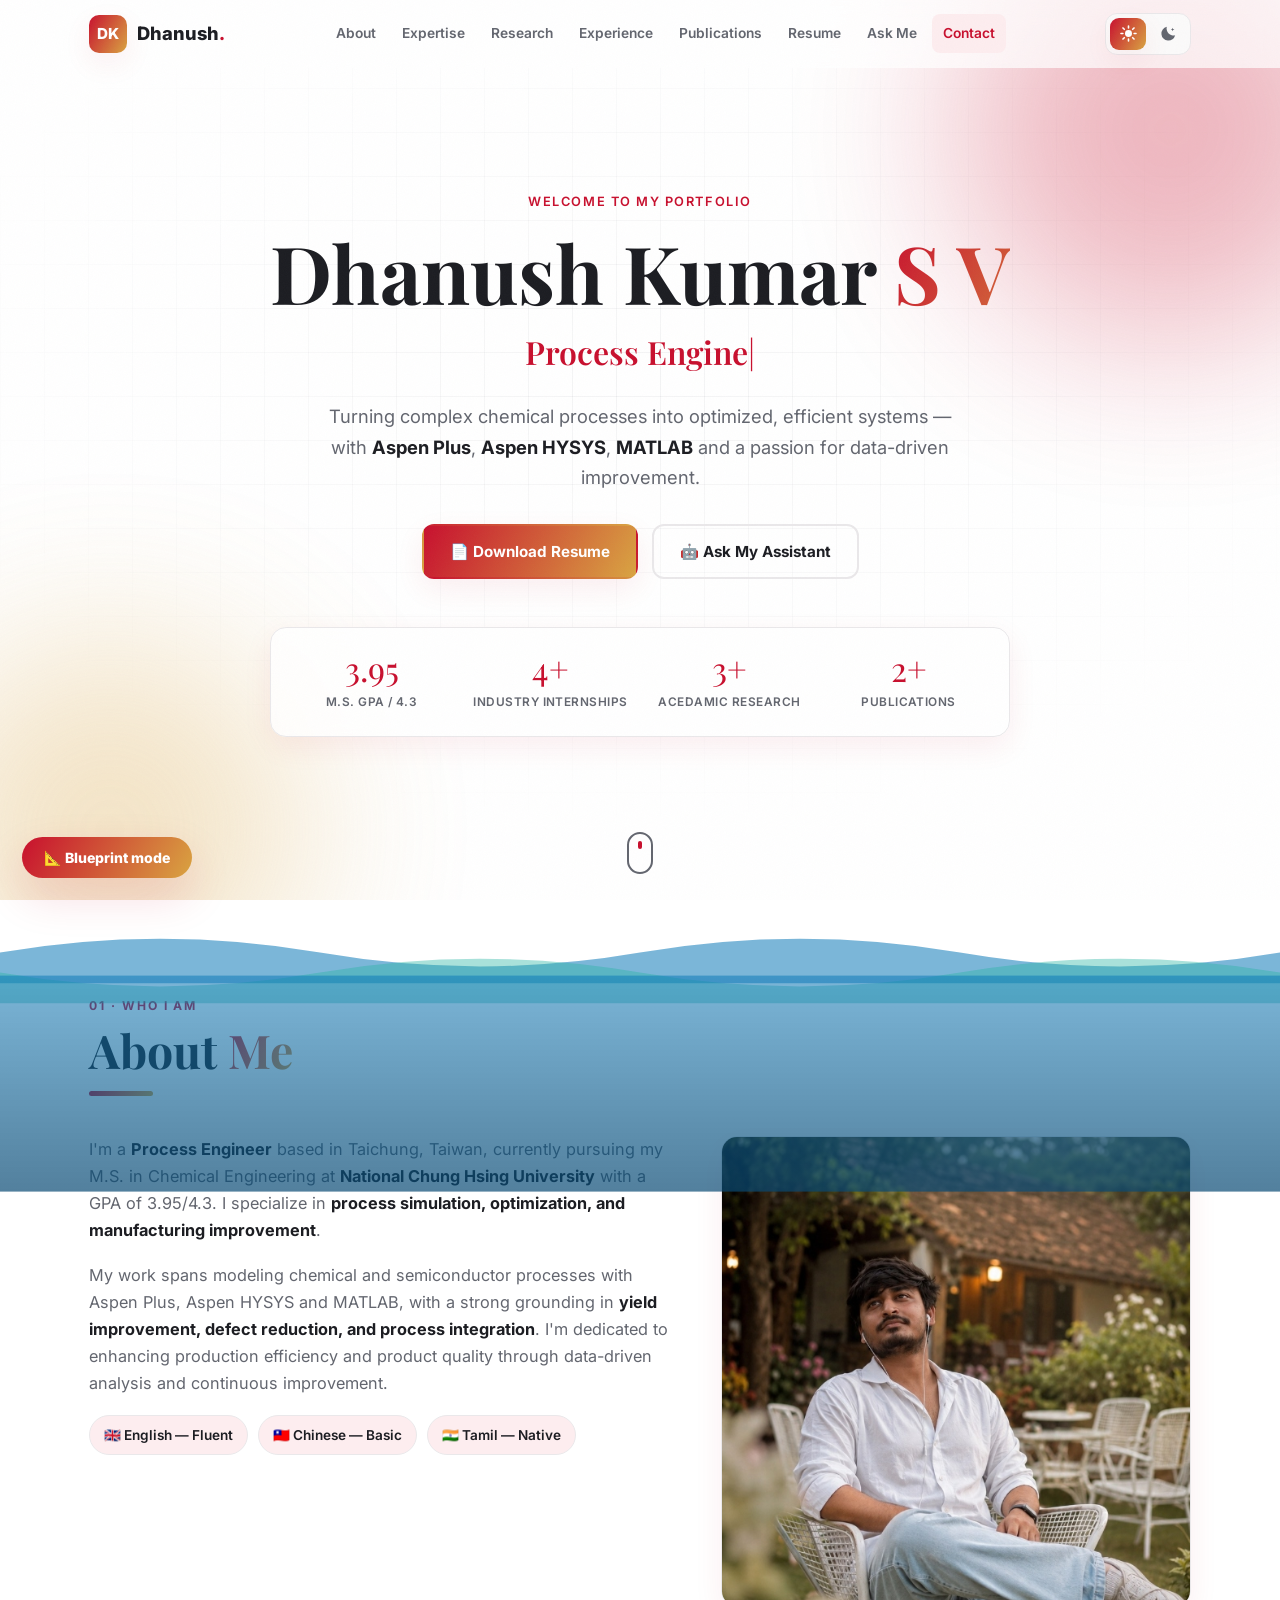
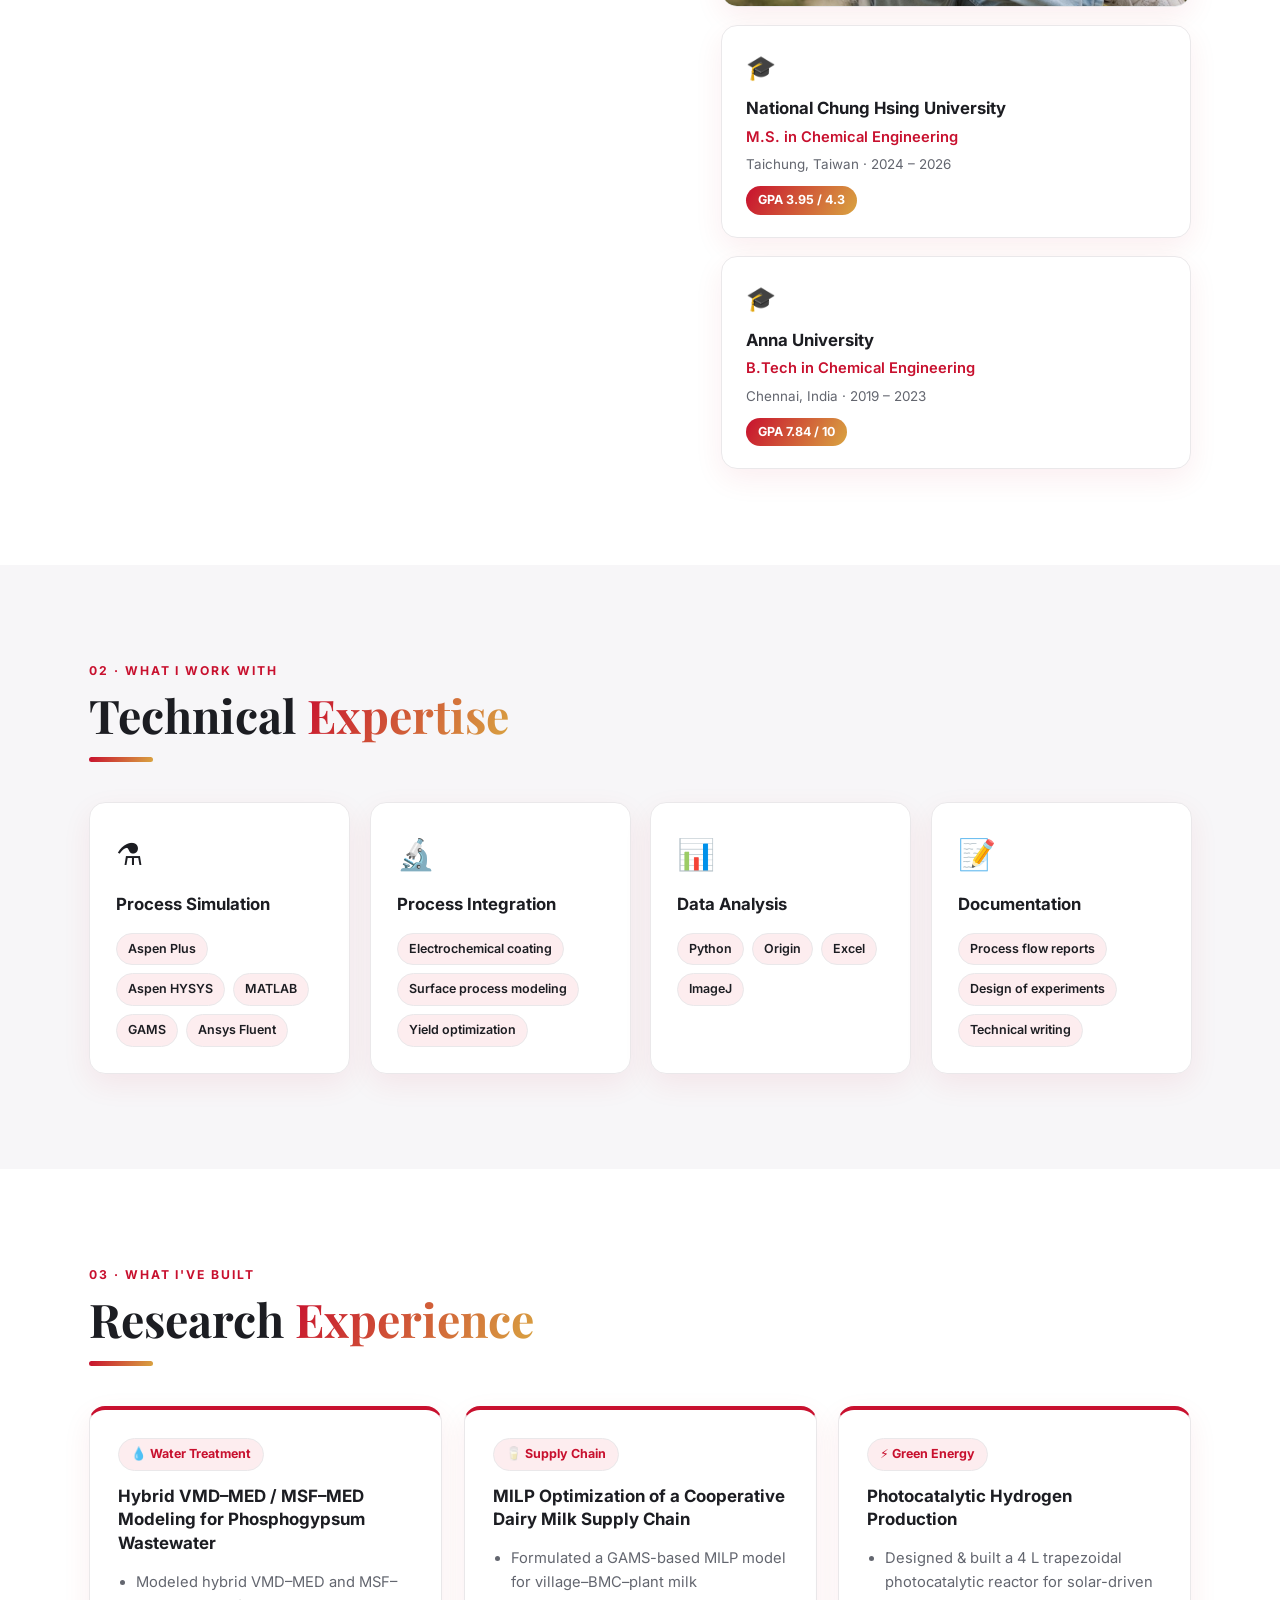
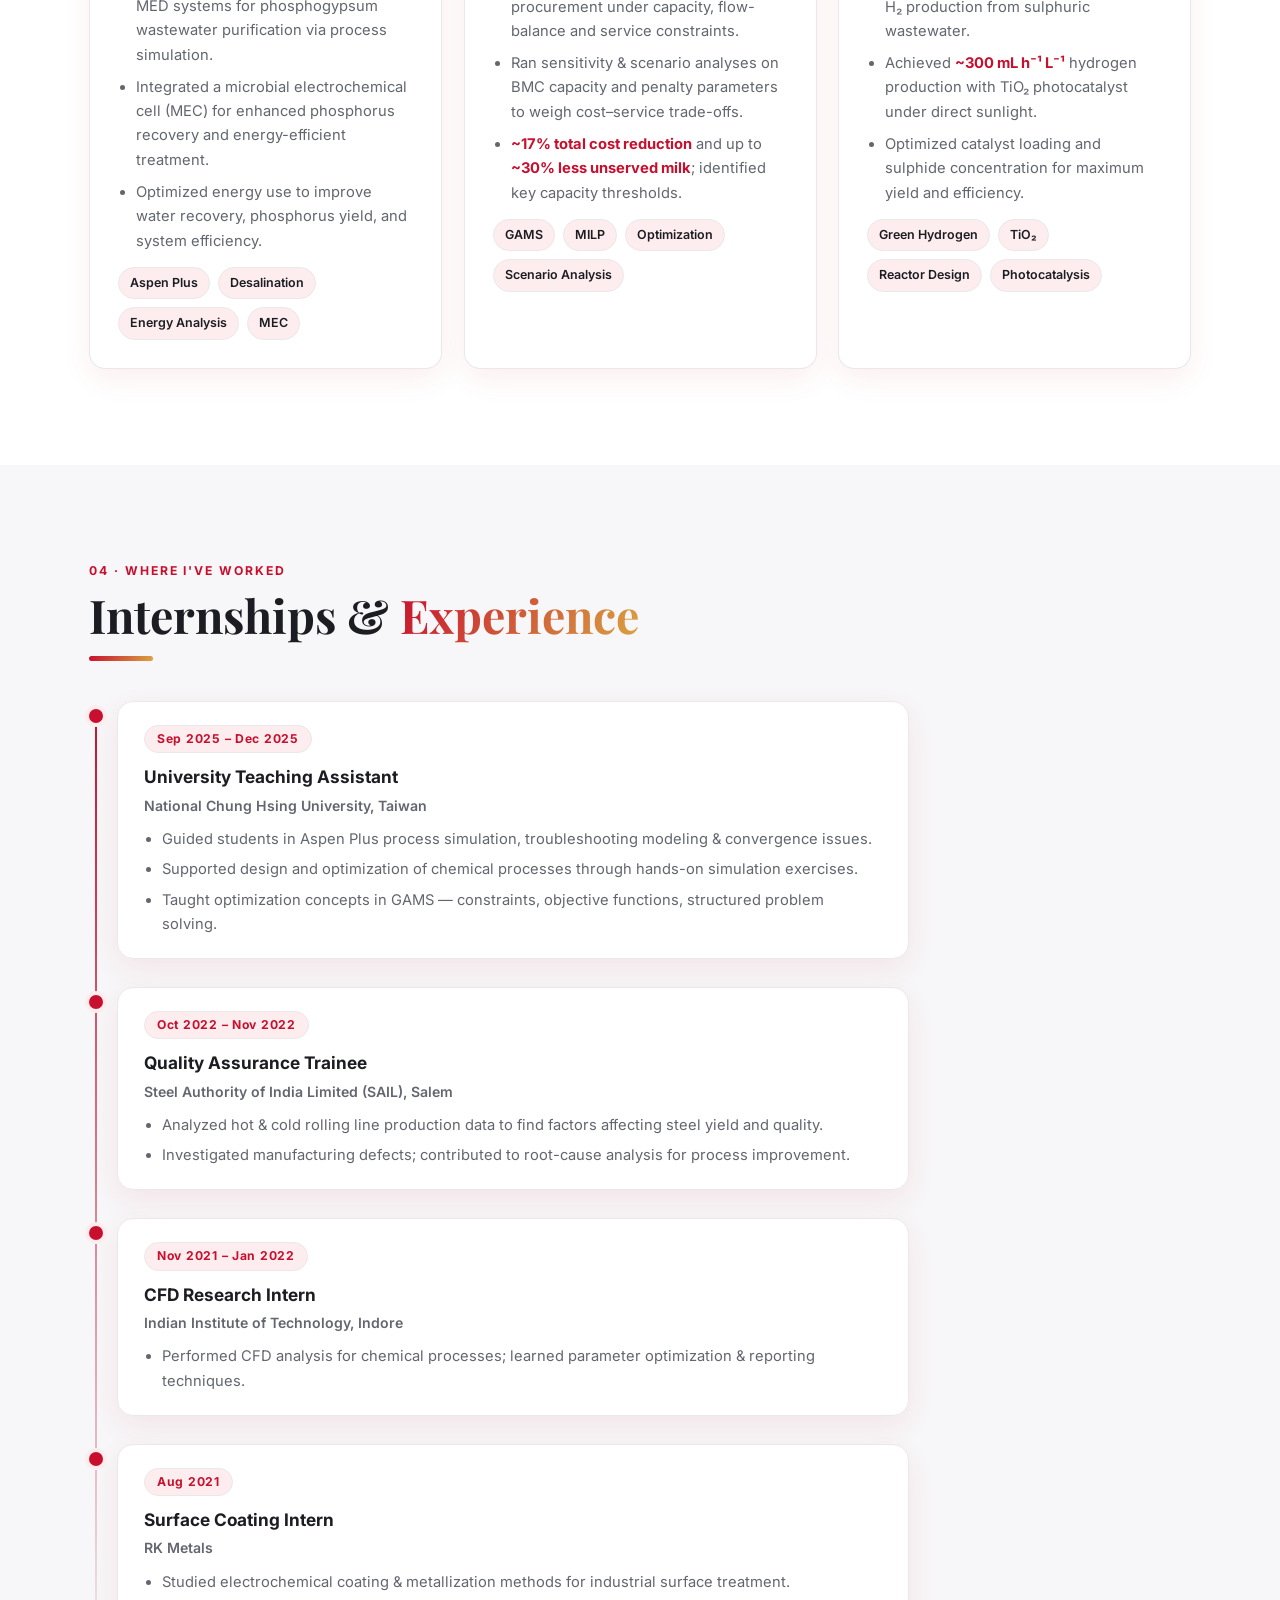
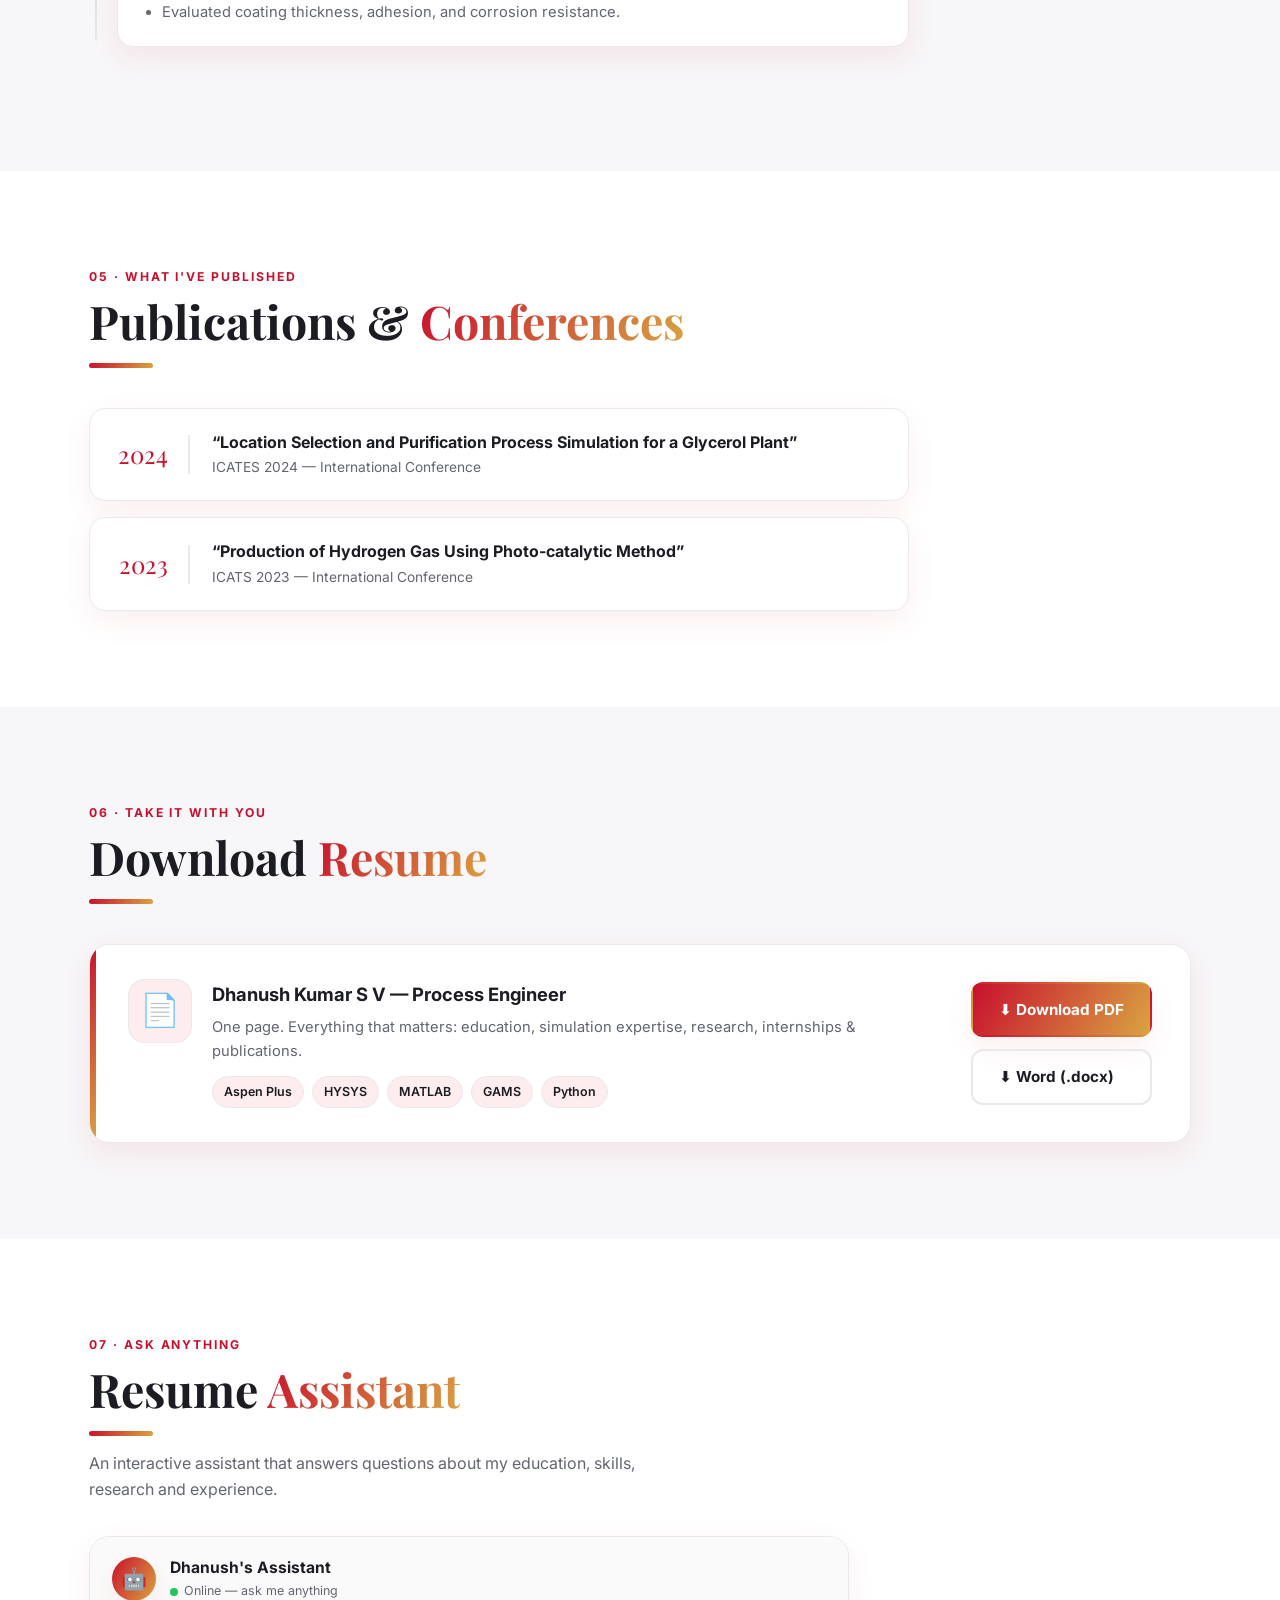
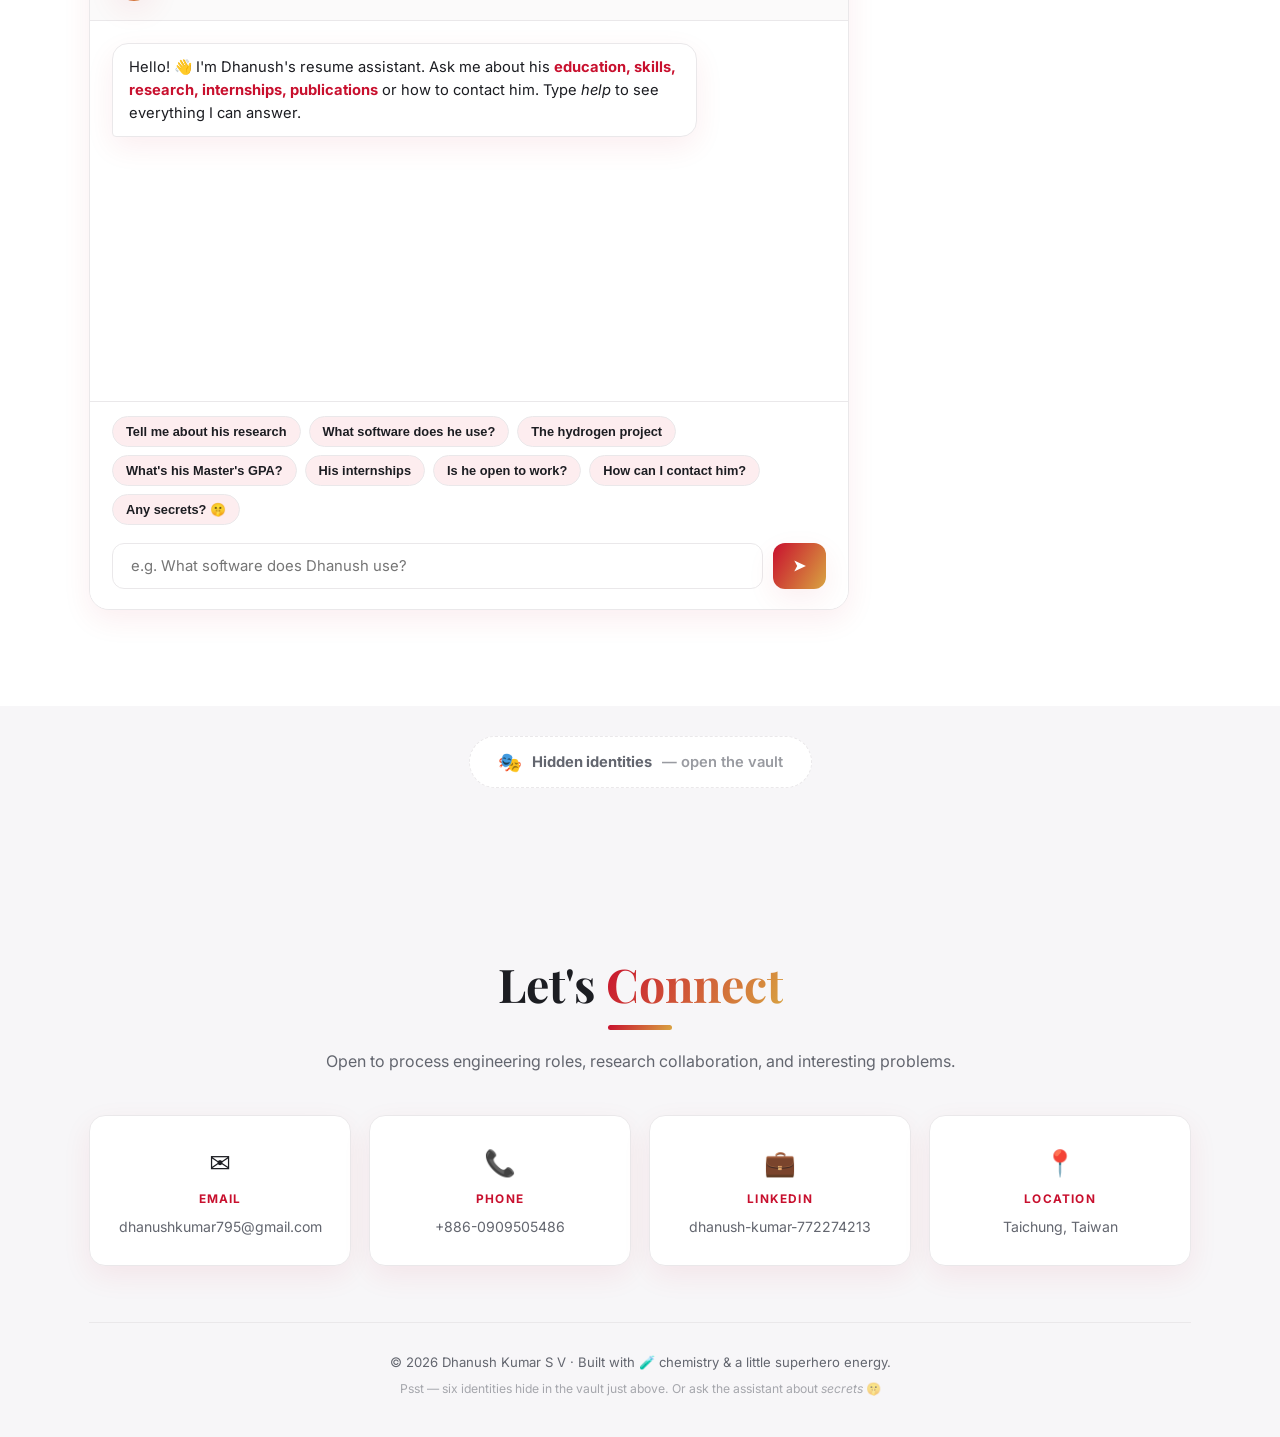
==== commit 3edd0af9: "Update statistics and education details in index.html" ====
--- a/index.html
+++ b/index.html
@@ -184,16 +184,16 @@
           <span class="stat-label">M.S. GPA / 4.3</span>
         </div>
         <div class="stat">
-          <span class="stat-num"><span data-count="17">0</span>%</span>
-          <span class="stat-label">Supply-chain cost cut</span>
-        </div>
-        <div class="stat">
-          <span class="stat-num"><span data-count="300">0</span></span>
-          <span class="stat-label">mL·h⁻¹·L⁻¹ H₂ produced</span>
-        </div>
-        <div class="stat">
           <span class="stat-num"><span data-count="4">0</span>+</span>
           <span class="stat-label">Industry internships</span>
+        </div>
+        <div class="stat">
+          <span class="stat-num"><span data-count="3">0</span>+</span>
+          <span class="stat-label">Acedamic Research</span>
+        </div>
+        <div class="stat">
+          <span class="stat-num"><span data-count="2">0</span>+</span>
+          <span class="stat-label">Publications </span>
         </div>
       </div>
     </div>
@@ -242,7 +242,7 @@
             <div class="edu-icon">🎓</div>
             <h3>National Chung Hsing University</h3>
             <p class="edu-degree">M.S. in Chemical Engineering</p>
-            <p class="edu-meta">Taichung, Taiwan · 2024 – Present</p>
+            <p class="edu-meta">Taichung, Taiwan · 2024 – 2026</p>
             <span class="edu-gpa">GPA 3.95 / 4.3</span>
           </div>
           <div class="edu-card">
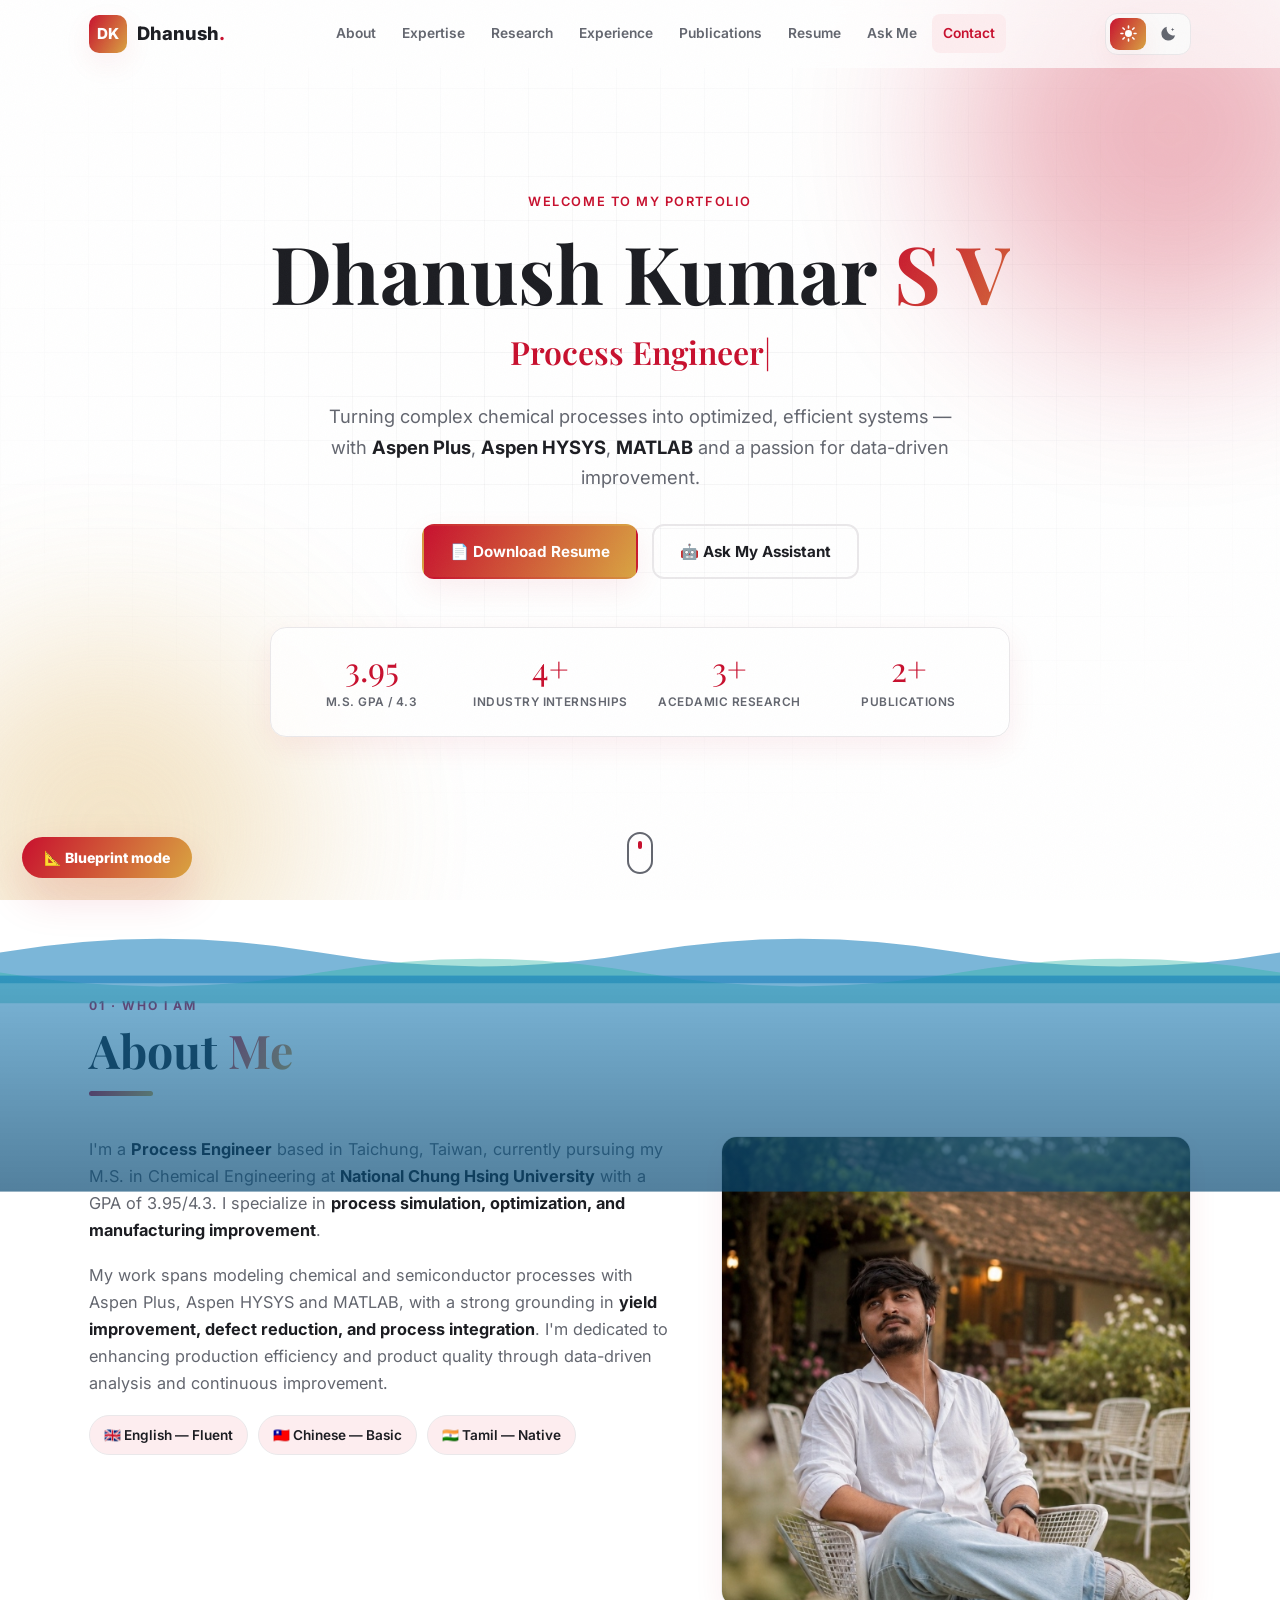
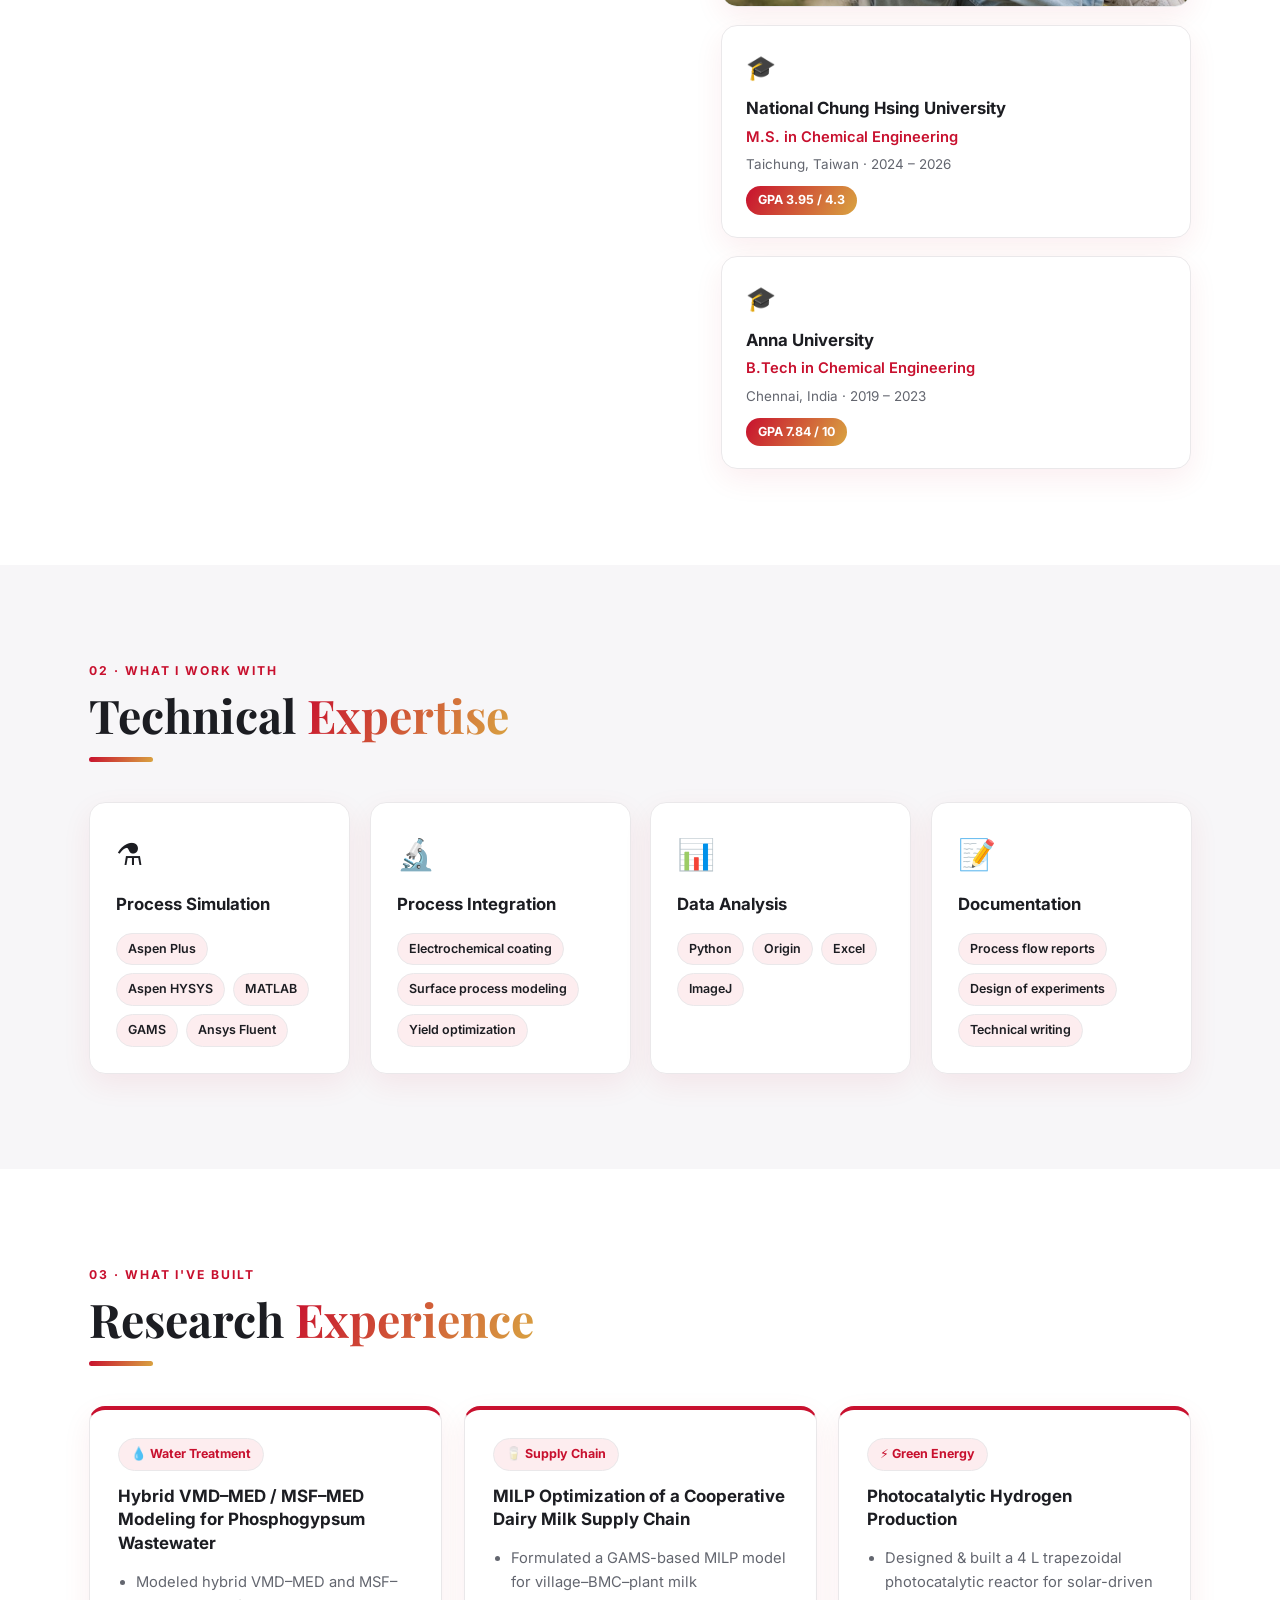
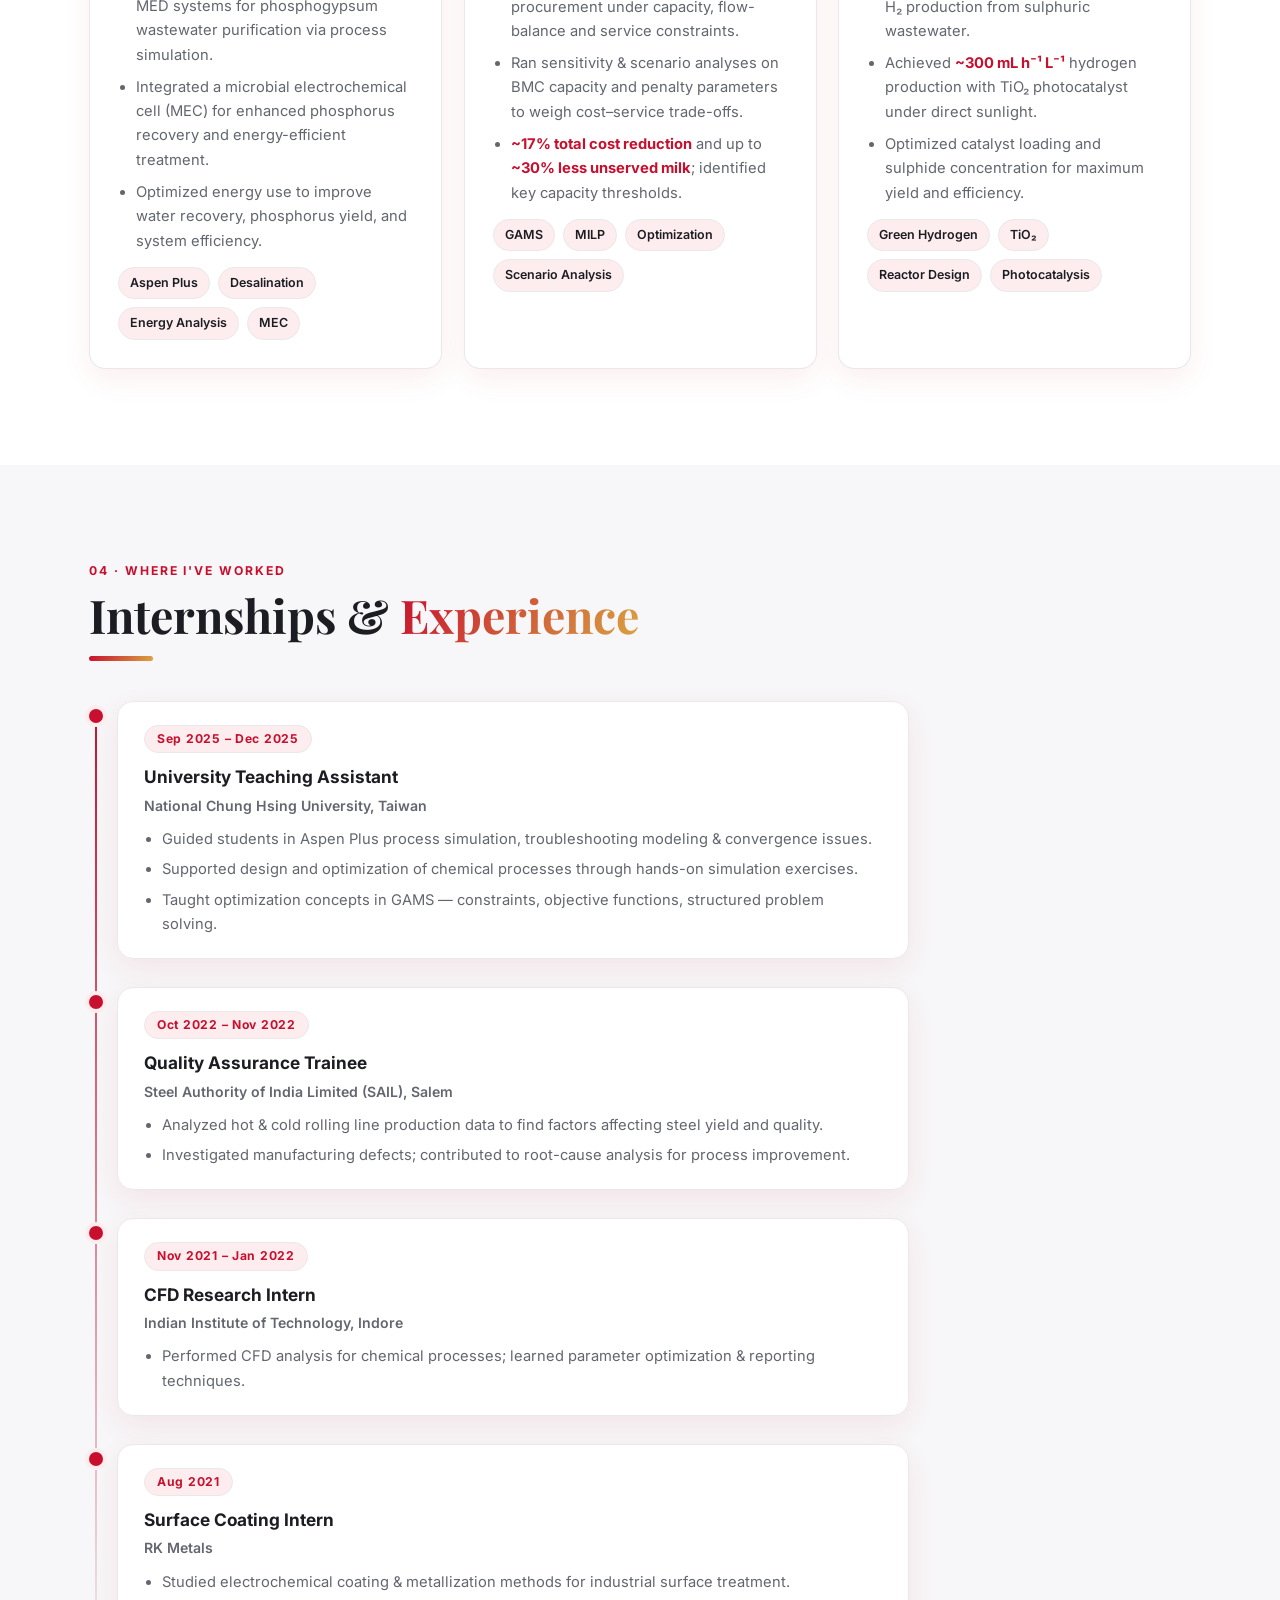
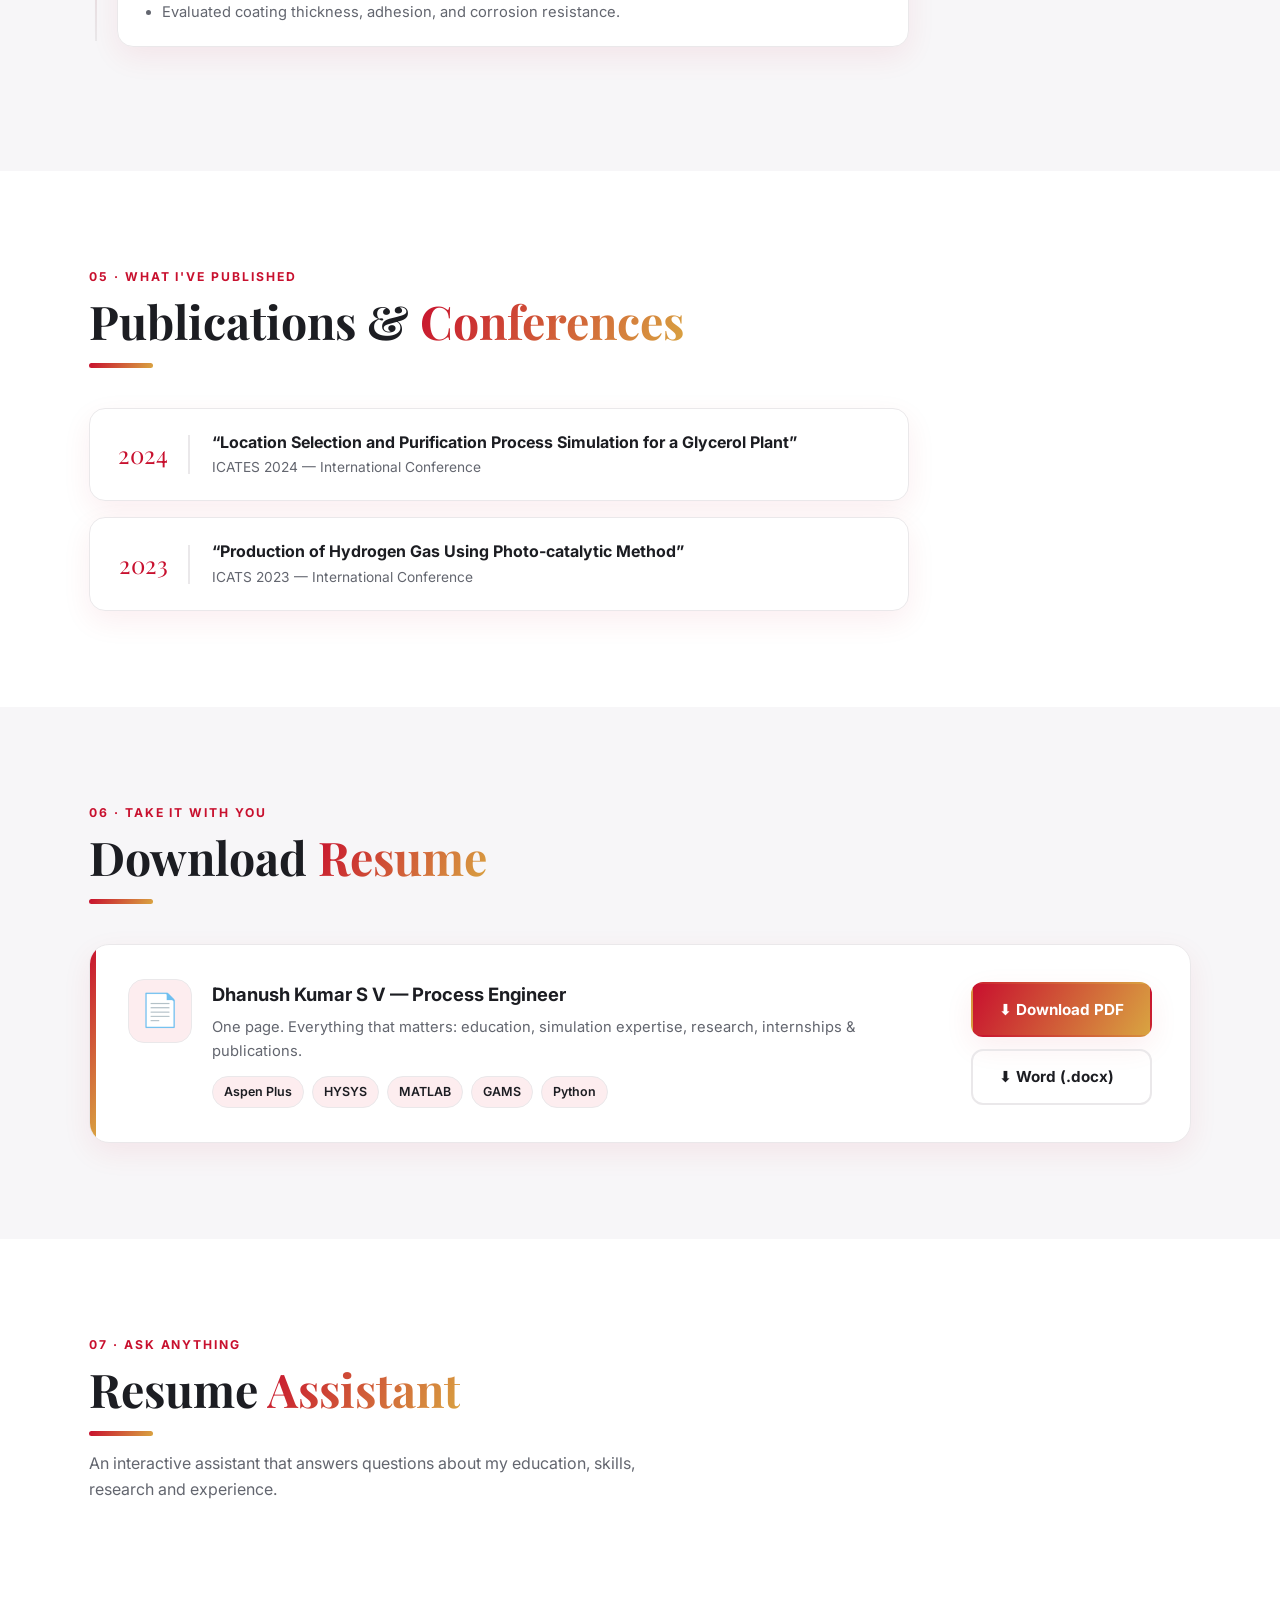
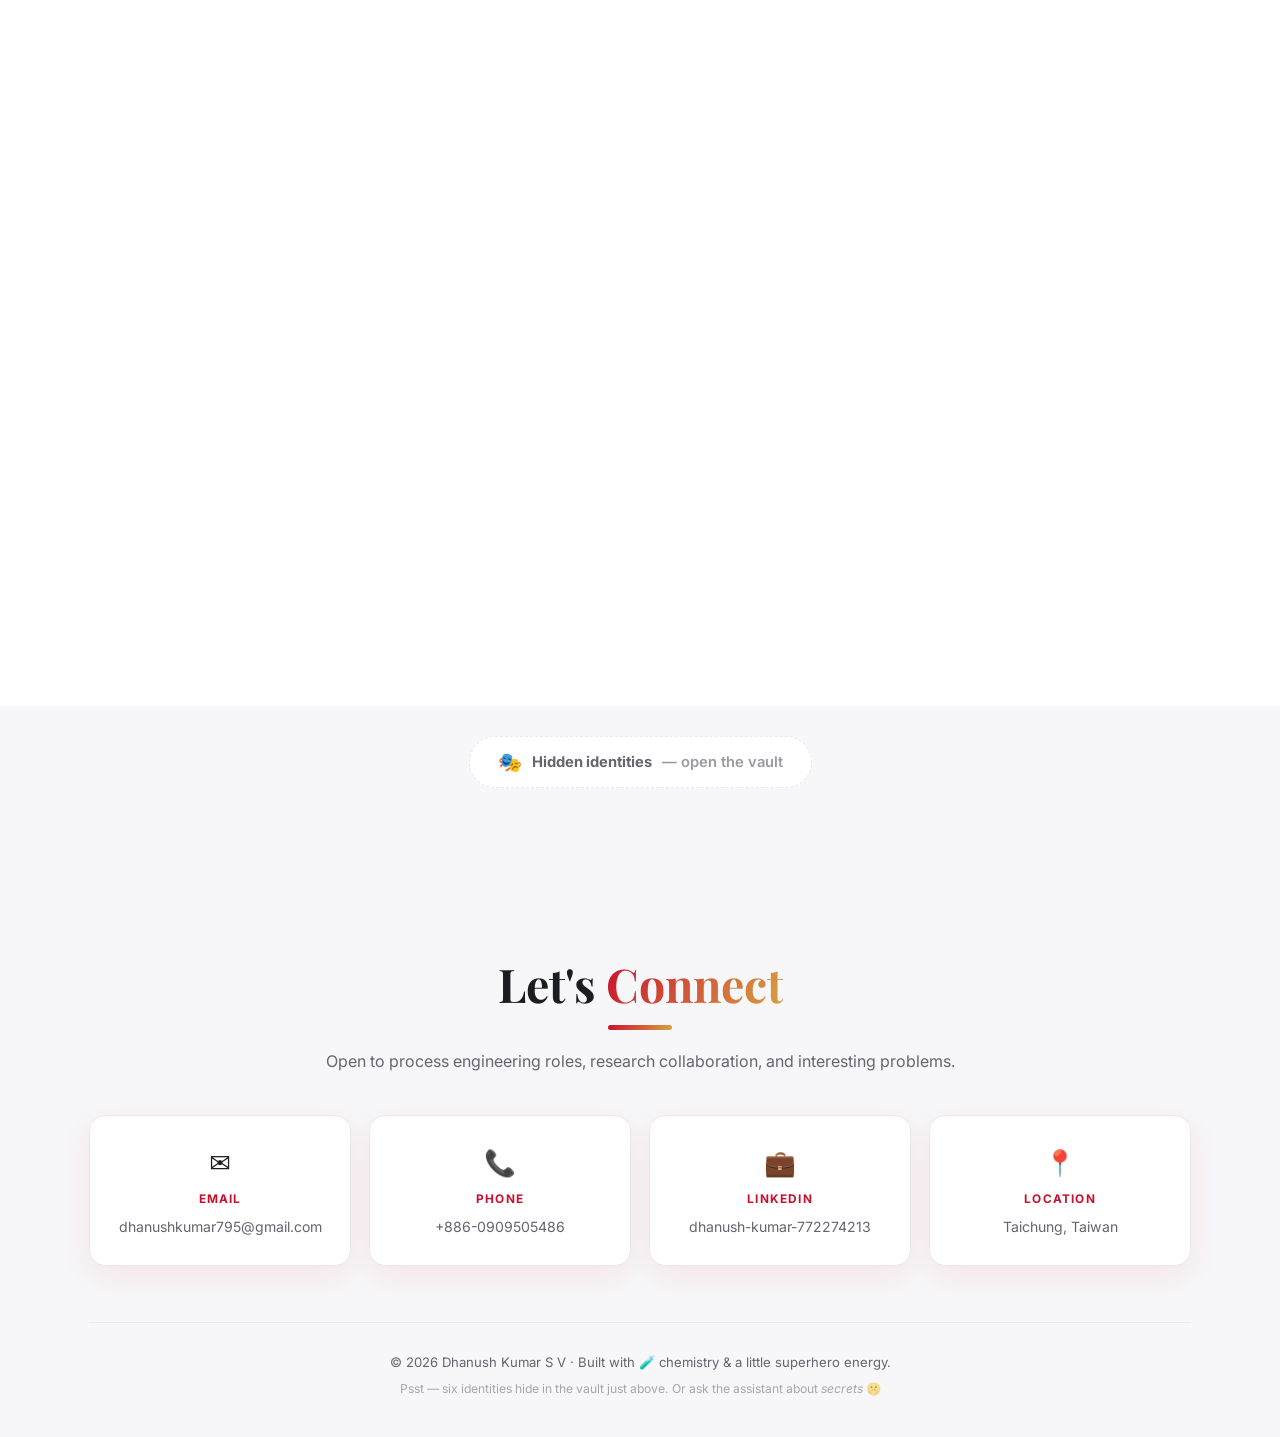
==== commit 6226392d: "Fix LinkedIn link in contact card Updated LinkedIn URL to correct format." ====
--- a/index.html
+++ b/index.html
@@ -513,7 +513,7 @@
           <span class="contact-label">Phone</span>
           <span class="contact-value">+886-0909505486</span>
         </a>
-        <a class="contact-card" href="https://linkedin.com/in/dhanush-kumar-772274213" target="_blank" rel="noopener">
+        <a class="contact-card" href="www.linkedin.com/in/dhanush-kumar-s-v-772274213" target="_blank" rel="noopener">
           <span class="contact-icon">💼</span>
           <span class="contact-label">LinkedIn</span>
           <span class="contact-value">dhanush-kumar-772274213</span>
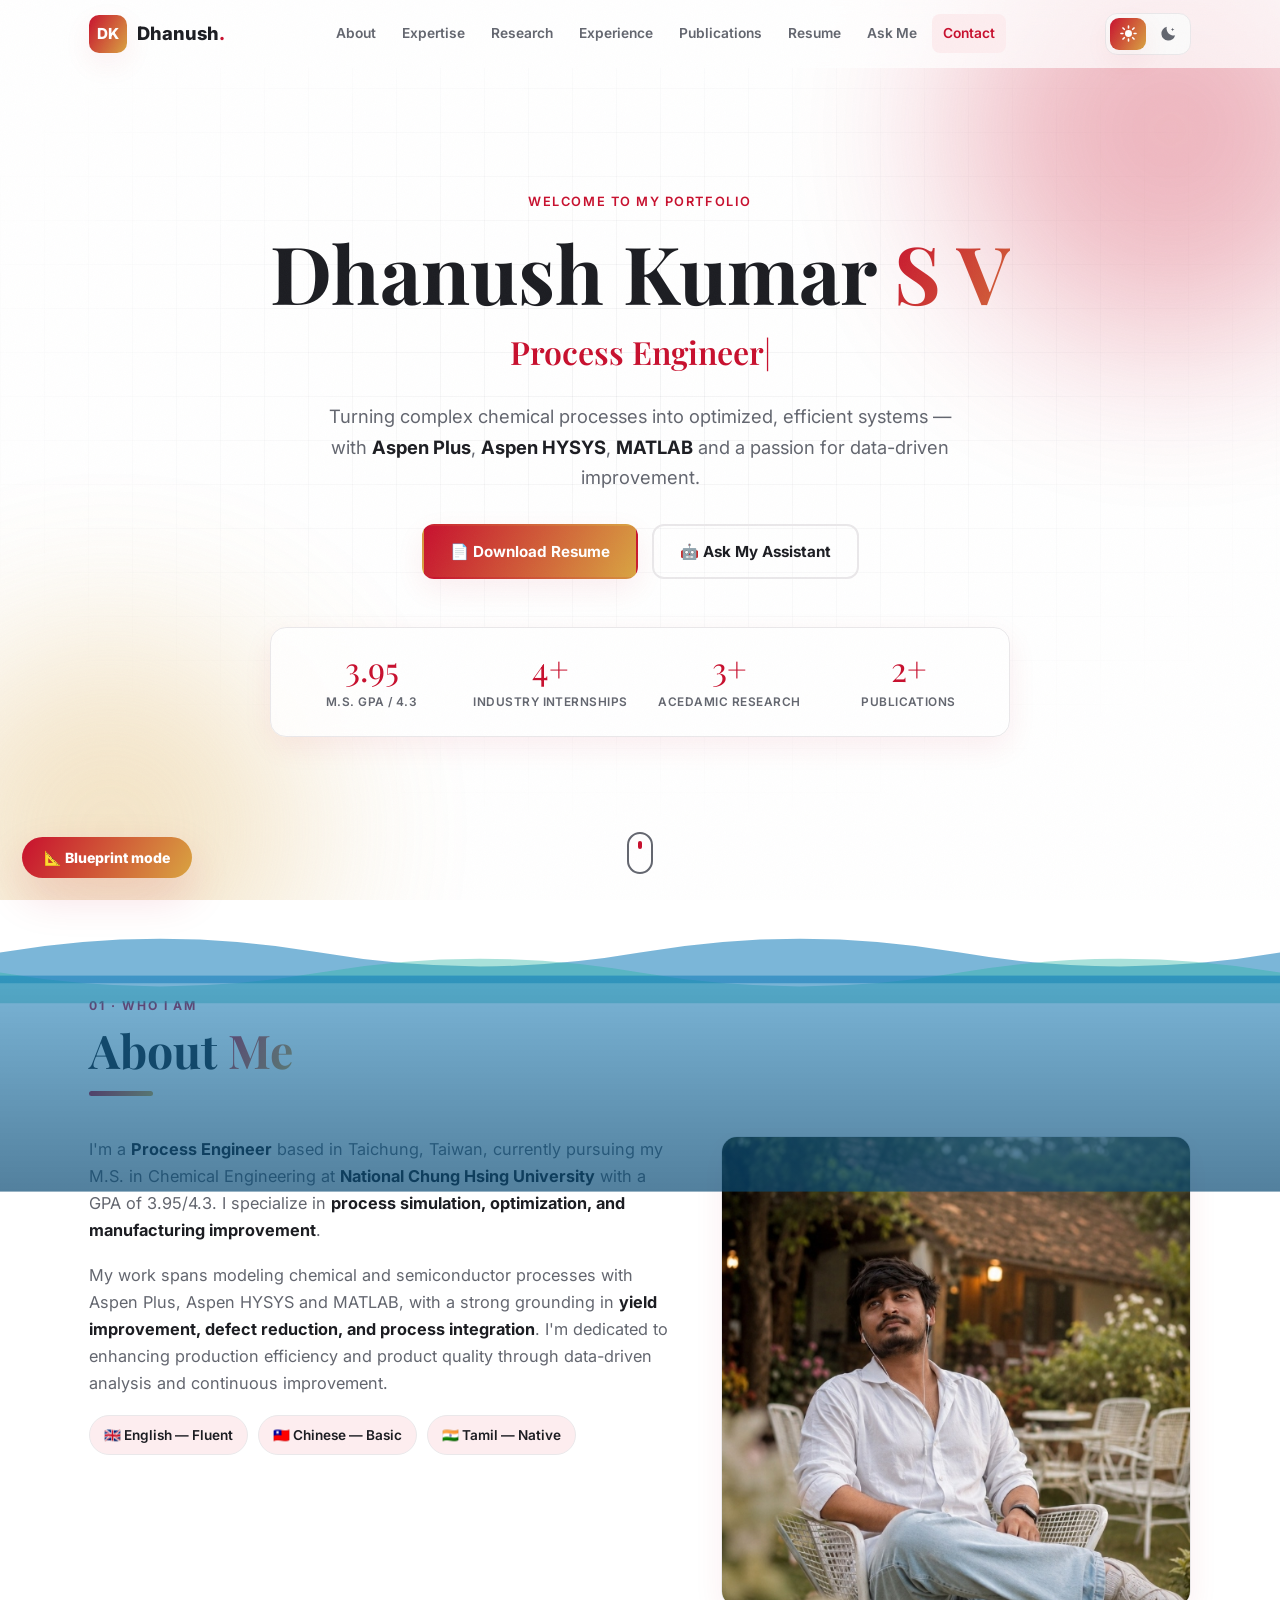
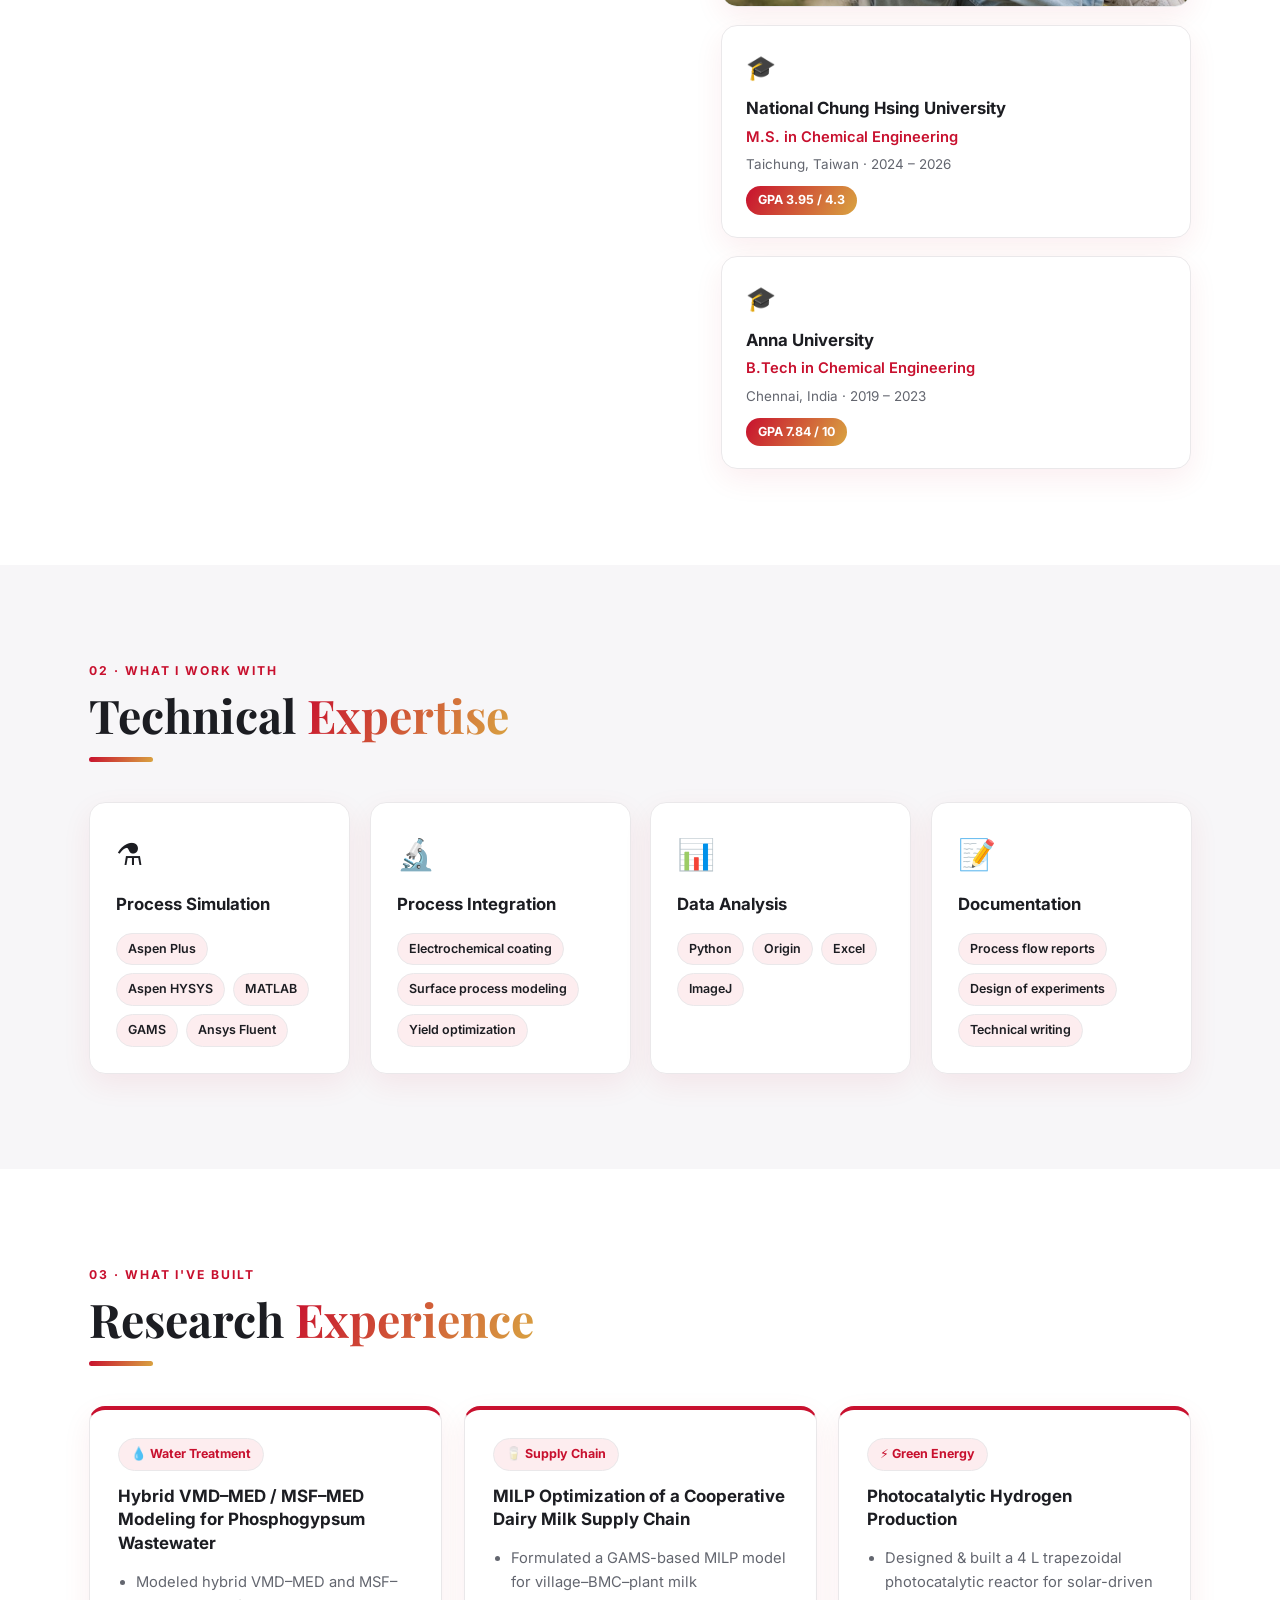
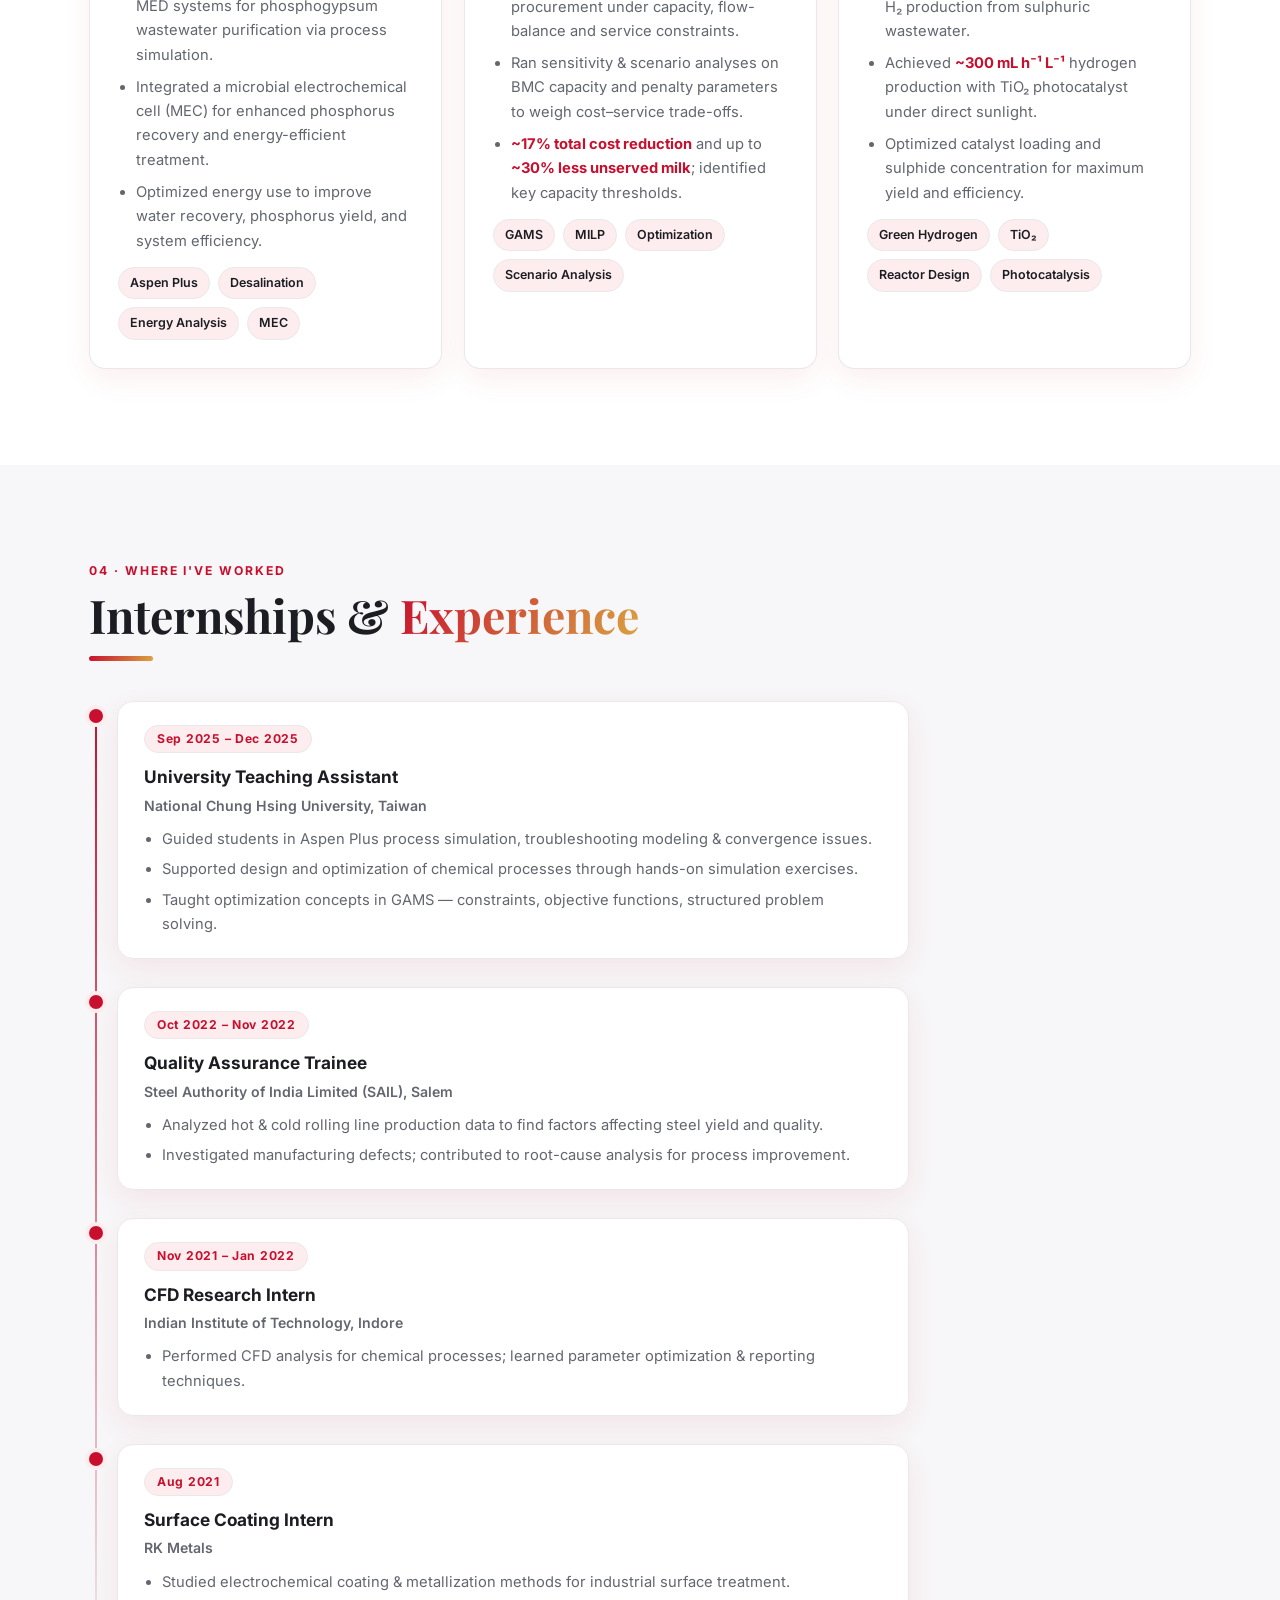
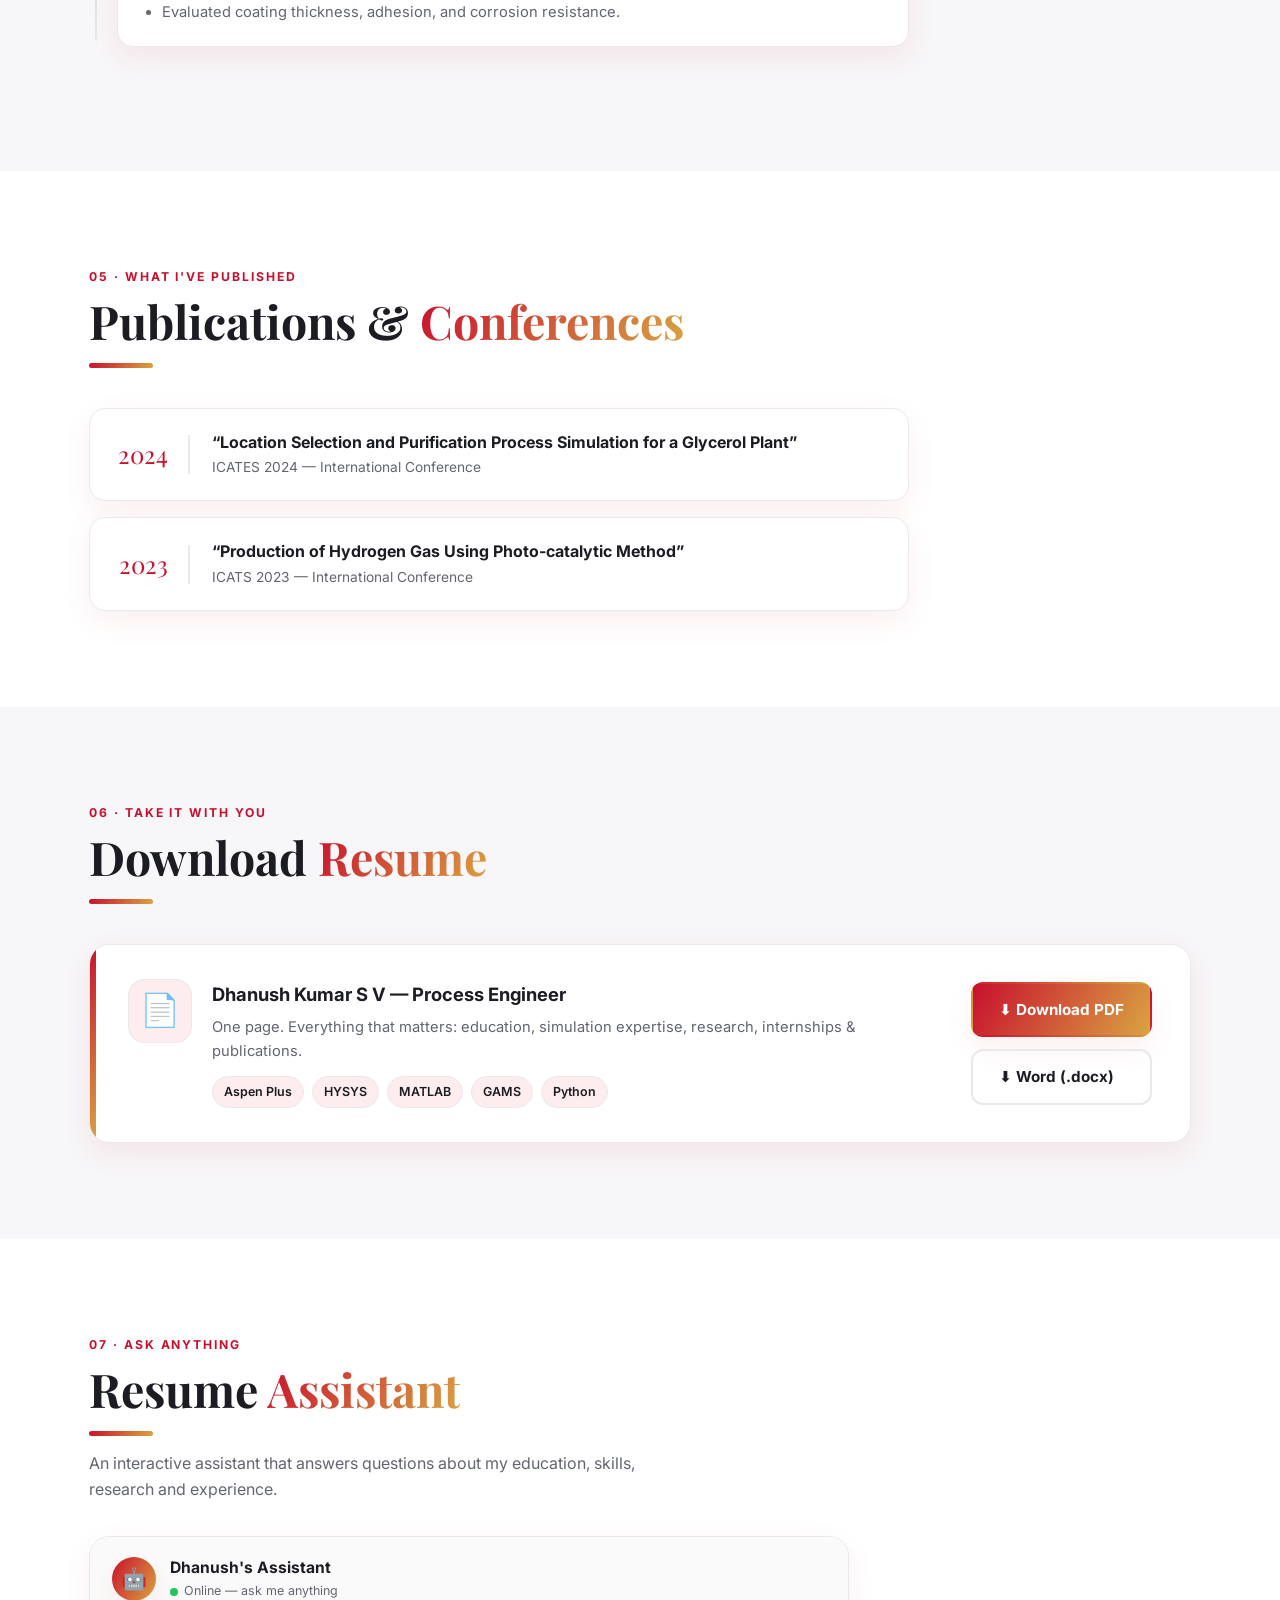
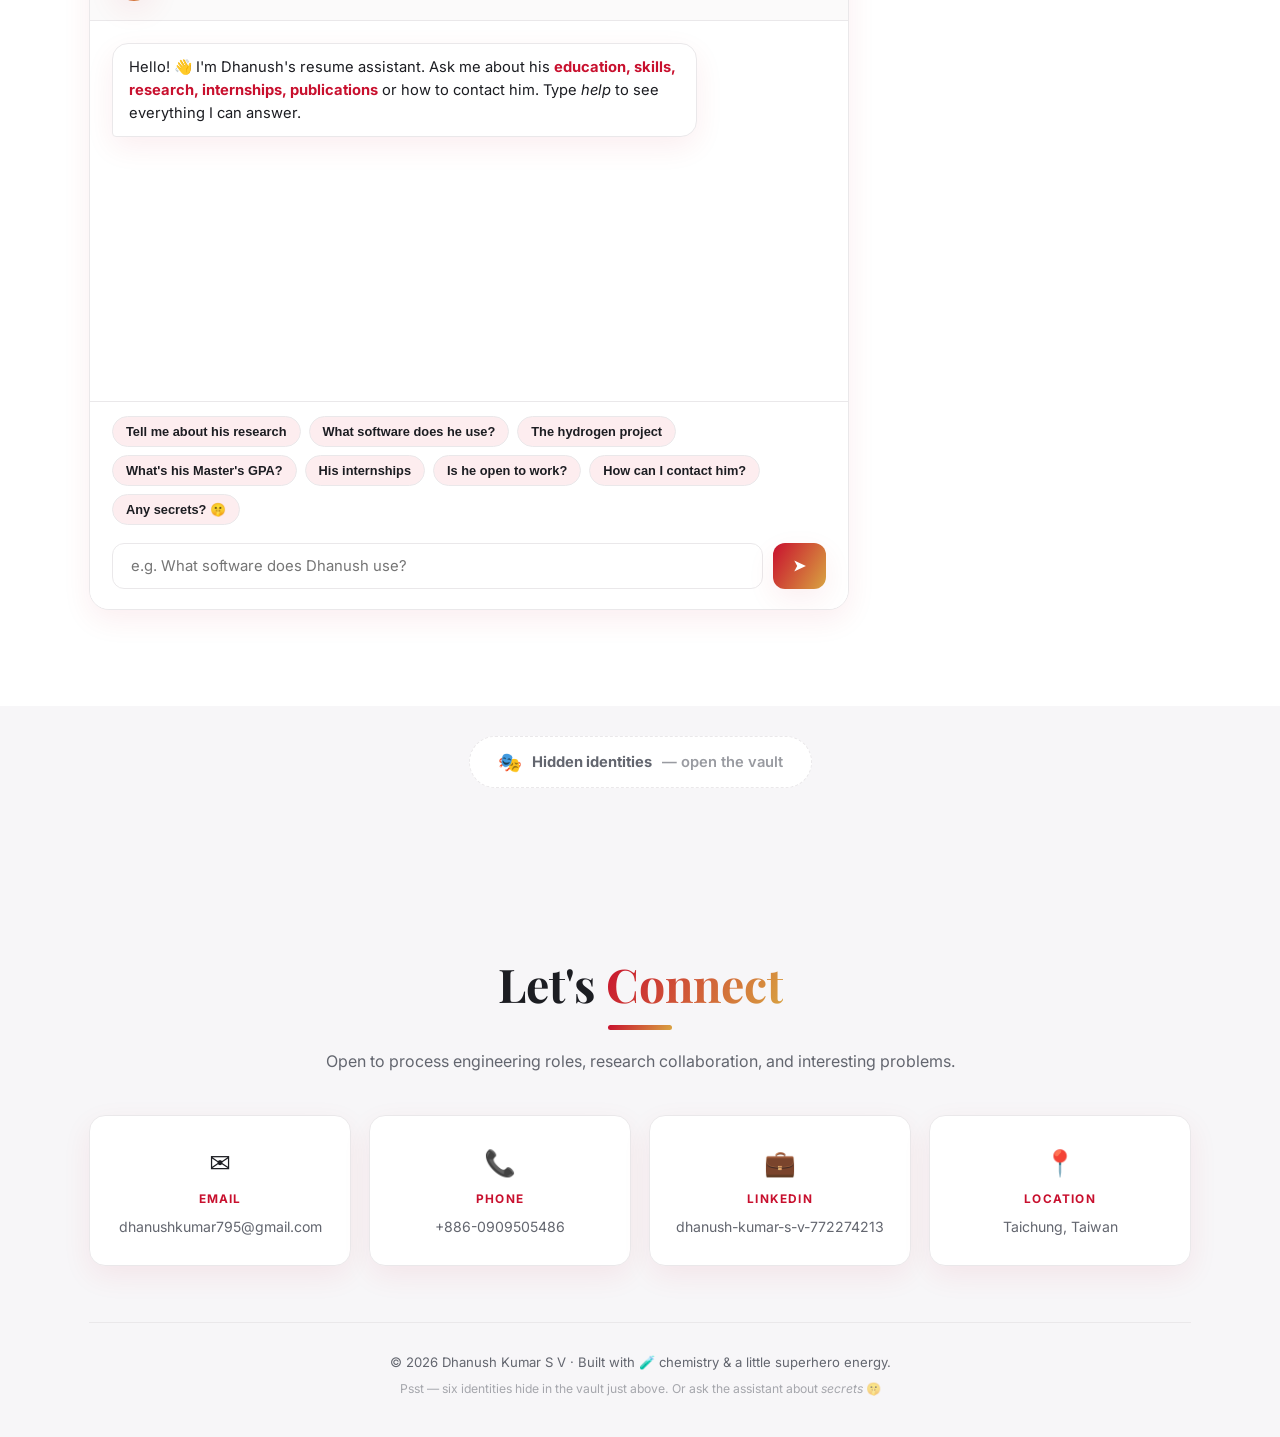
==== commit 8150d881: "Fix LinkedIn link and attributes Updated LinkedIn link to include 'https://' and added 'noreferrer' " ====
--- a/index.html
+++ b/index.html
@@ -513,11 +513,14 @@
           <span class="contact-label">Phone</span>
           <span class="contact-value">+886-0909505486</span>
         </a>
-        <a class="contact-card" href="www.linkedin.com/in/dhanush-kumar-s-v-772274213" target="_blank" rel="noopener">
-          <span class="contact-icon">💼</span>
-          <span class="contact-label">LinkedIn</span>
-          <span class="contact-value">dhanush-kumar-772274213</span>
-        </a>
+        <a class="contact-card"
+   href="https://www.linkedin.com/in/dhanush-kumar-s-v-772274213/"
+   target="_blank"
+   rel="noopener noreferrer">
+    <span class="contact-icon">💼</span>
+    <span class="contact-label">LinkedIn</span>
+    <span class="contact-value">dhanush-kumar-s-v-772274213</span>
+</a>
         <div class="contact-card">
           <span class="contact-icon">📍</span>
           <span class="contact-label">Location</span>
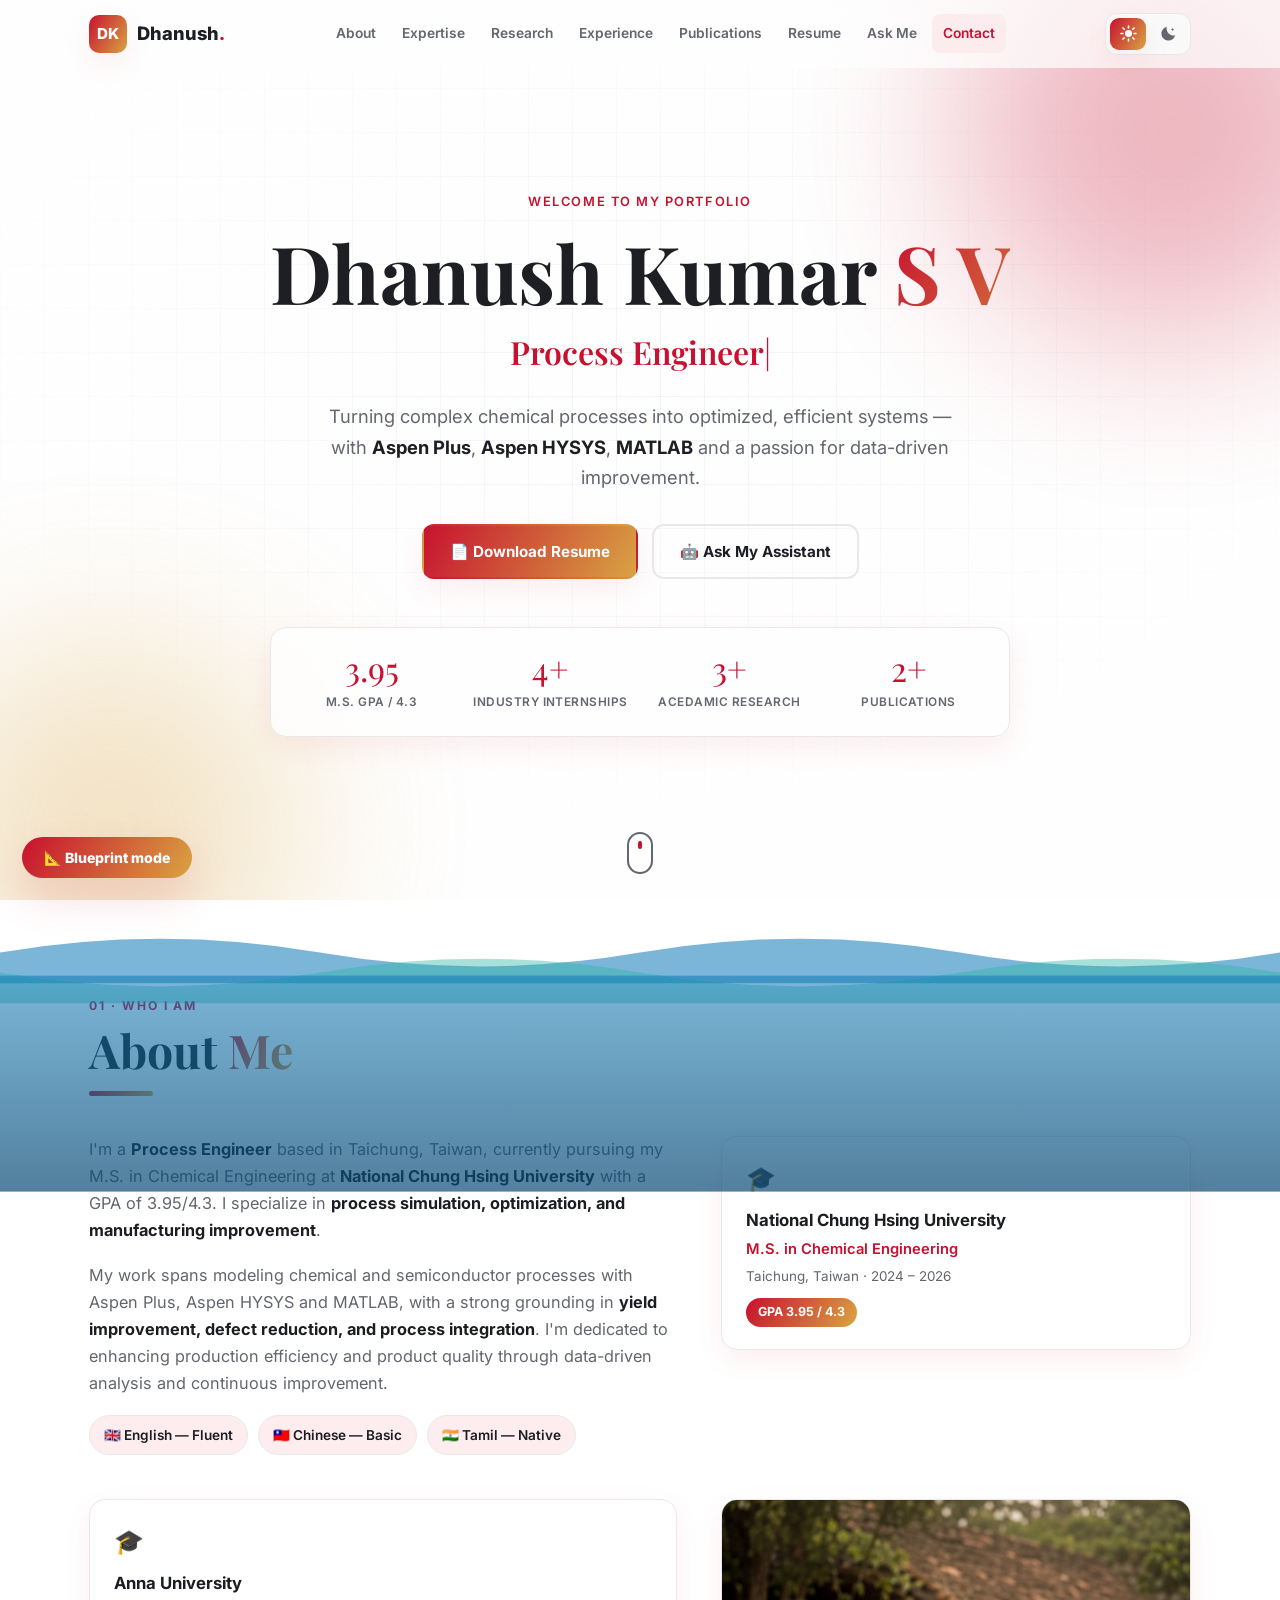
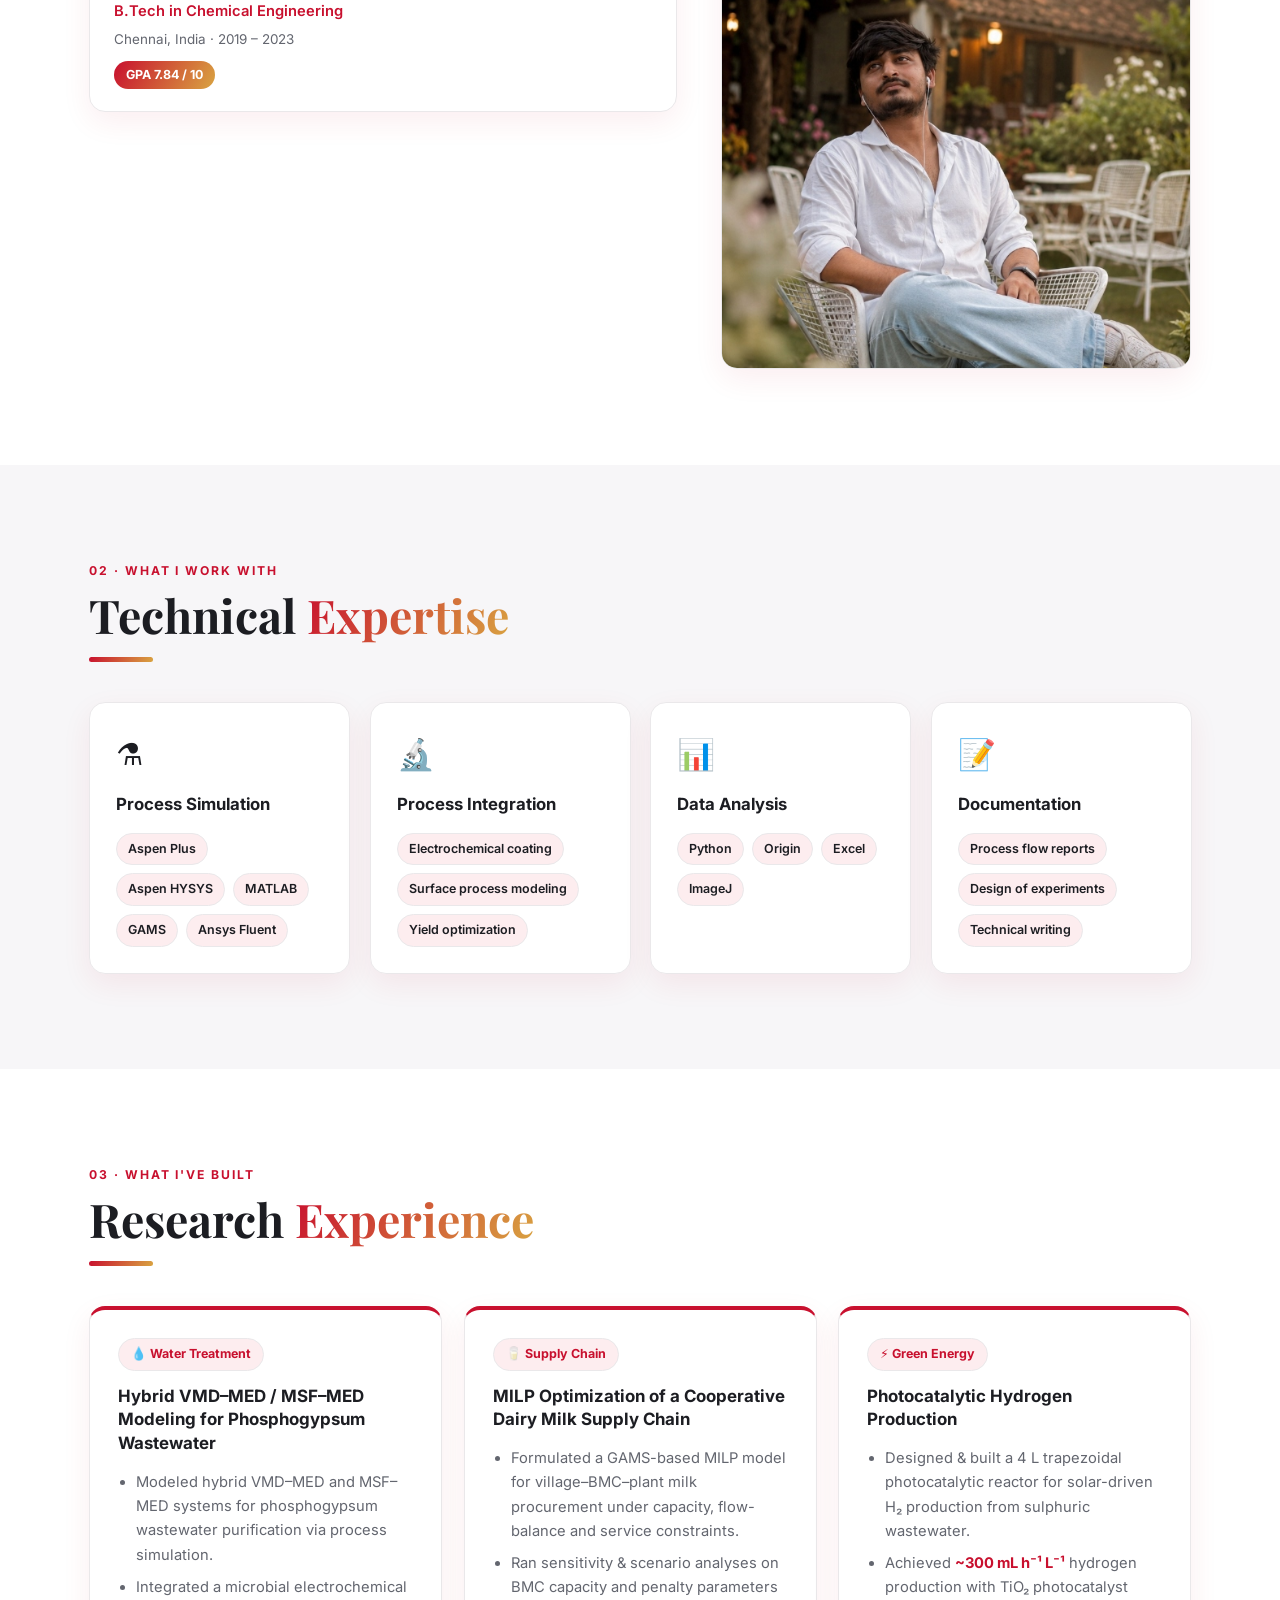
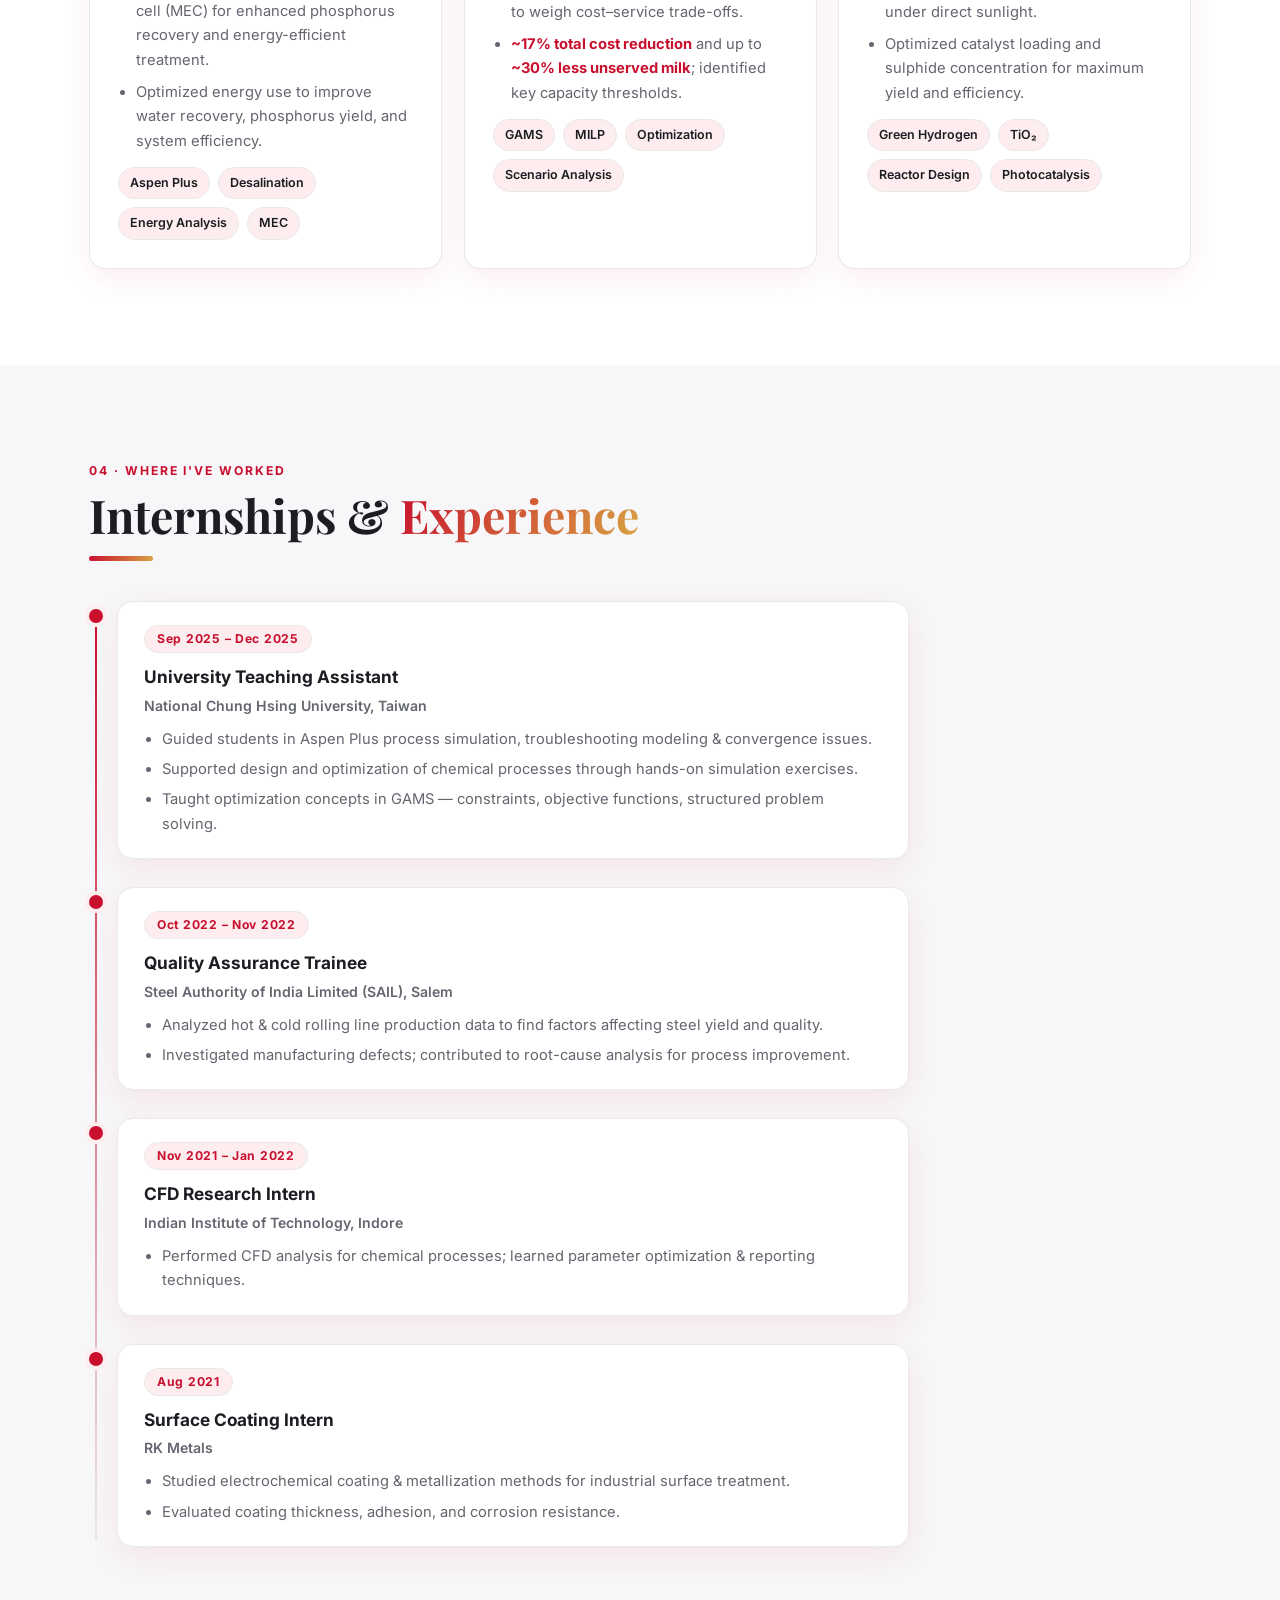
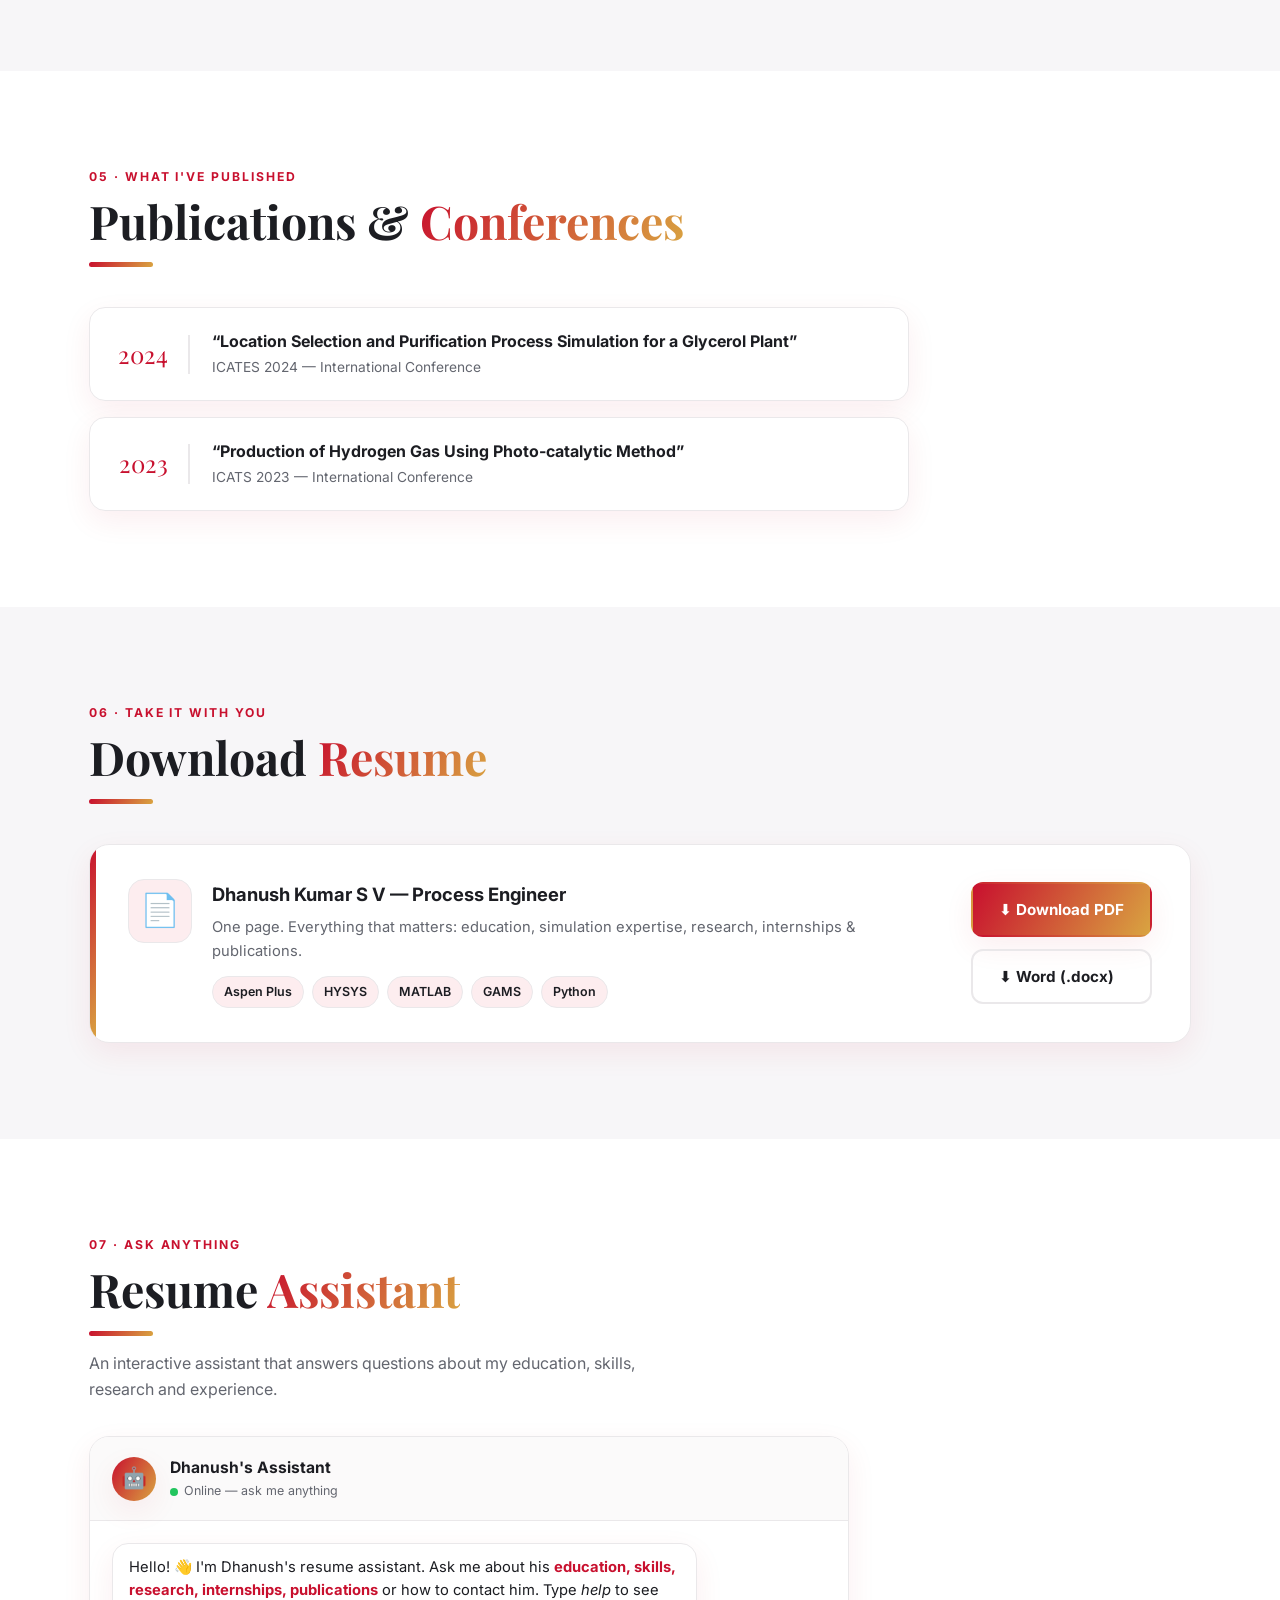
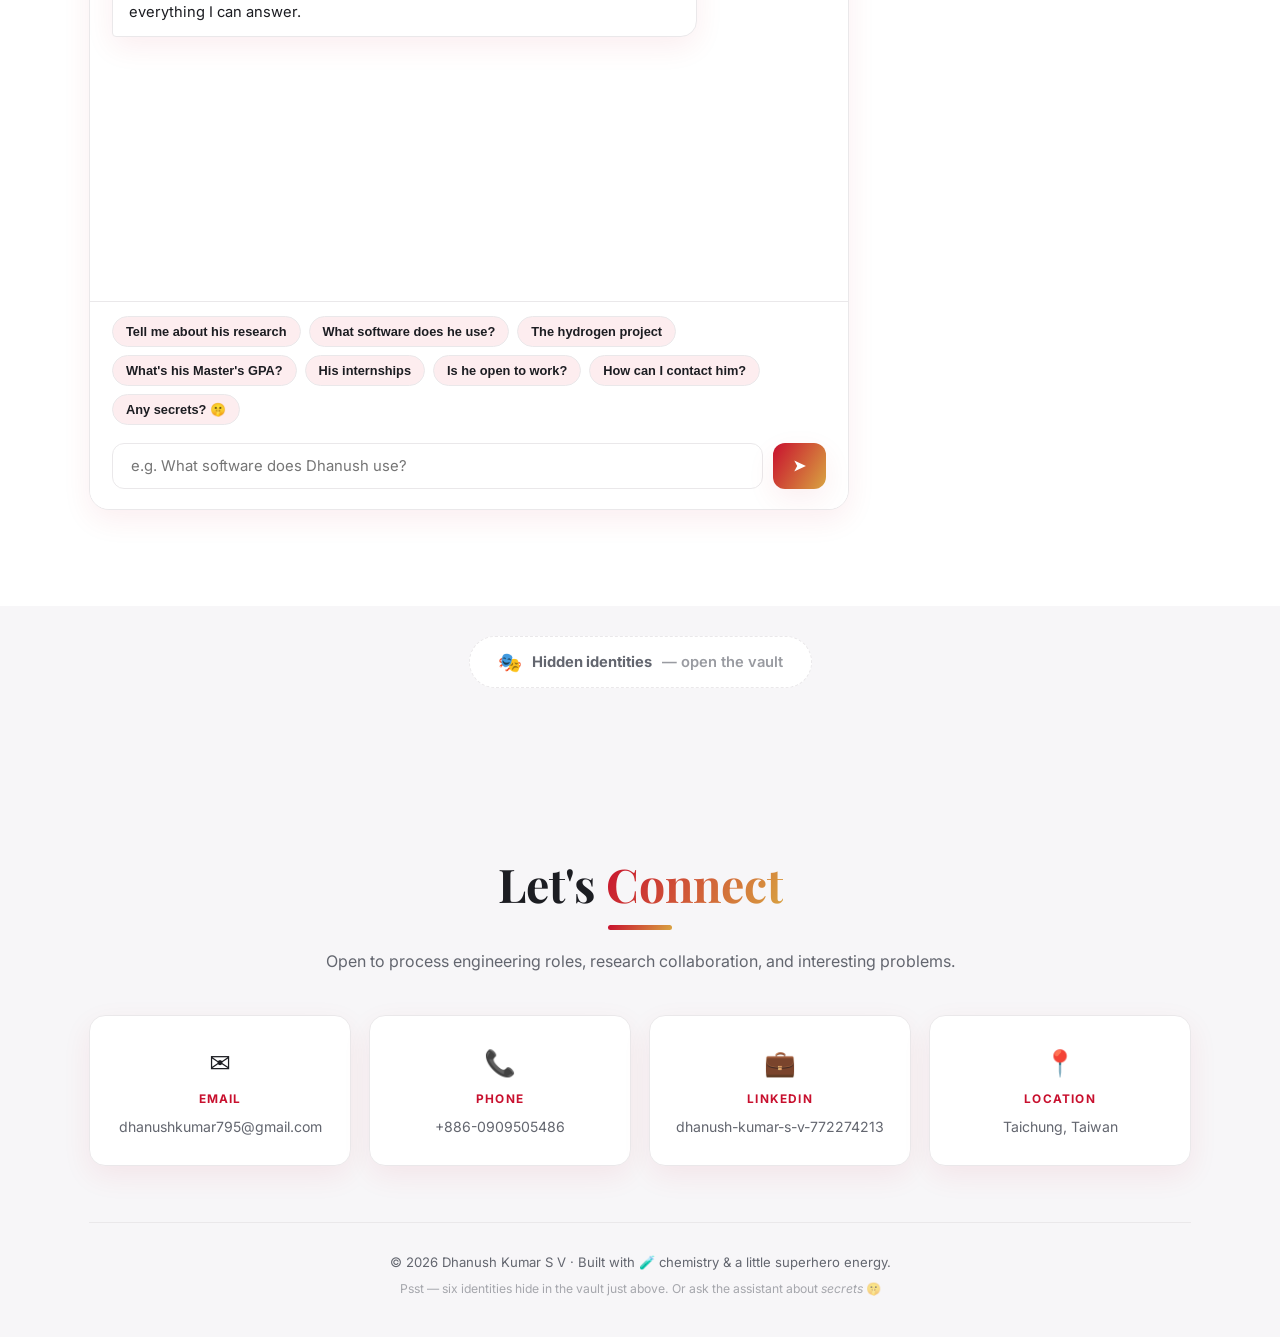
==== commit 3b5b50d6: "Refactor about section and restore profile pictures" ====
--- a/index.html
+++ b/index.html
@@ -226,6 +226,21 @@
             <span class="chip">🇮🇳 Tamil — Native</span>
           </div>
         </div>
+         <div class="edu-card">
+            <div class="edu-icon">🎓</div>
+            <h3>National Chung Hsing University</h3>
+            <p class="edu-degree">M.S. in Chemical Engineering</p>
+            <p class="edu-meta">Taichung, Taiwan · 2024 – 2026</p>
+            <span class="edu-gpa">GPA 3.95 / 4.3</span>
+          </div>
+          <div class="edu-card">
+            <div class="edu-icon">🎓</div>
+            <h3>Anna University</h3>
+            <p class="edu-degree">B.Tech in Chemical Engineering</p>
+            <p class="edu-meta">Chennai, India · 2019 – 2023</p>
+            <span class="edu-gpa">GPA 7.84 / 10</span>
+          </div>
+        
         <div class="about-side reveal">
           <div class="profile-pic-container">
             <!-- Theme profile pictures -->
@@ -238,20 +253,7 @@
             <img src="assets/images/luffy.jpg.jpg" alt="Dhanush - Luffy" class="profile-pic pic-luffy" onerror="this.src='data:image/svg+xml,%3Csvg xmlns=\'http://www.w3.org/2000/svg\' viewBox=\'0 0 100 100\'%3E%3Crect width=\'100\' height=\'100\' fill=\'%23bdf\'/%3E%3Ctext x=\'50\' y=\'50\' font-family=\'sans-serif\' font-size=\'14\' text-anchor=\'middle\' dominant-baseline=\'middle\' fill=\'%2325a\'%3Eluffy.jpg%3C/text%3E%3C/svg%3E'">
             <img src="assets/images/naruto.jpg.png" alt="Dhanush - Naruto" class="profile-pic pic-naruto" onerror="this.src='data:image/svg+xml,%3Csvg xmlns=\'http://www.w3.org/2000/svg\' viewBox=\'0 0 100 100\'%3E%3Crect width=\'100\' height=\'100\' fill=\'%23fdb\'/%3E%3Ctext x=\'50\' y=\'50\' font-family=\'sans-serif\' font-size=\'14\' text-anchor=\'middle\' dominant-baseline=\'middle\' fill=\'%23a52\'%3Enaruto.jpg%3C/text%3E%3C/svg%3E'">
           </div>
-          <div class="edu-card">
-            <div class="edu-icon">🎓</div>
-            <h3>National Chung Hsing University</h3>
-            <p class="edu-degree">M.S. in Chemical Engineering</p>
-            <p class="edu-meta">Taichung, Taiwan · 2024 – 2026</p>
-            <span class="edu-gpa">GPA 3.95 / 4.3</span>
-          </div>
-          <div class="edu-card">
-            <div class="edu-icon">🎓</div>
-            <h3>Anna University</h3>
-            <p class="edu-degree">B.Tech in Chemical Engineering</p>
-            <p class="edu-meta">Chennai, India · 2019 – 2023</p>
-            <span class="edu-gpa">GPA 7.84 / 10</span>
-          </div>
+         
         </div>
       </div>
     </div>
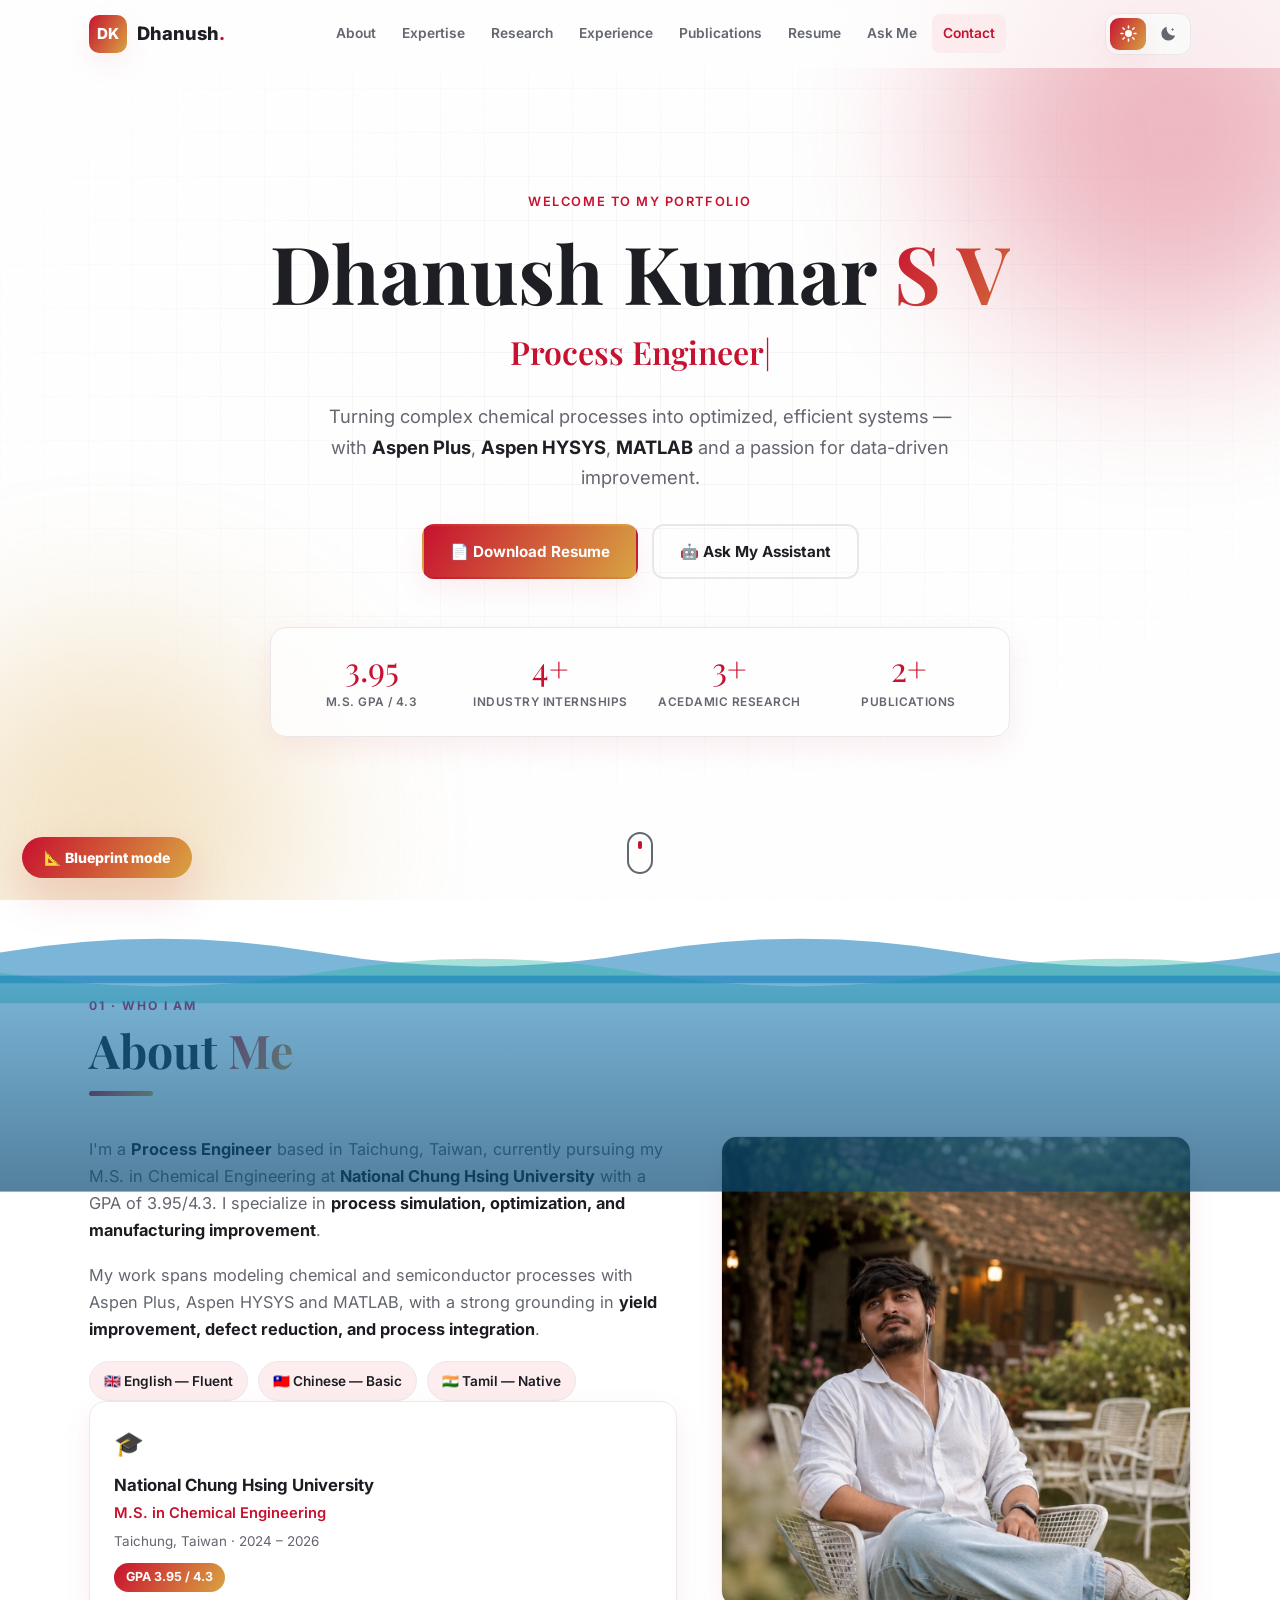
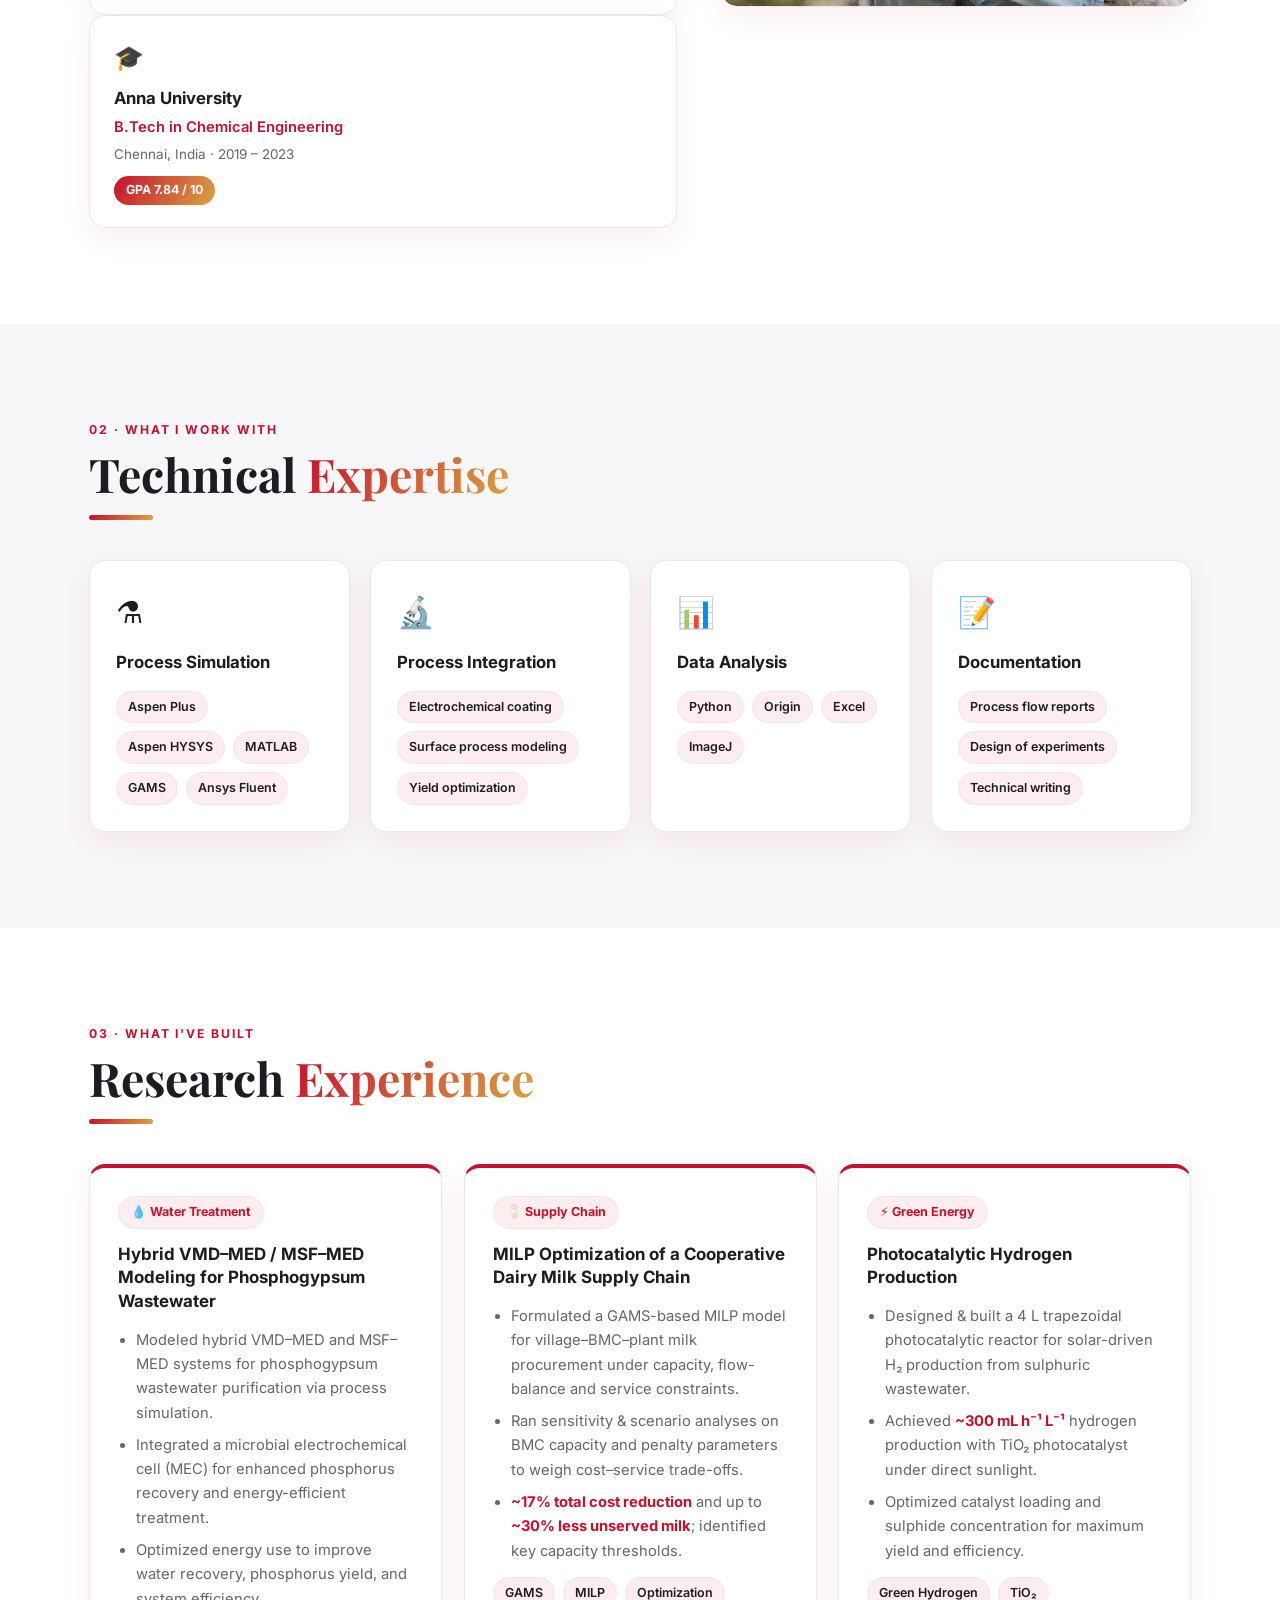
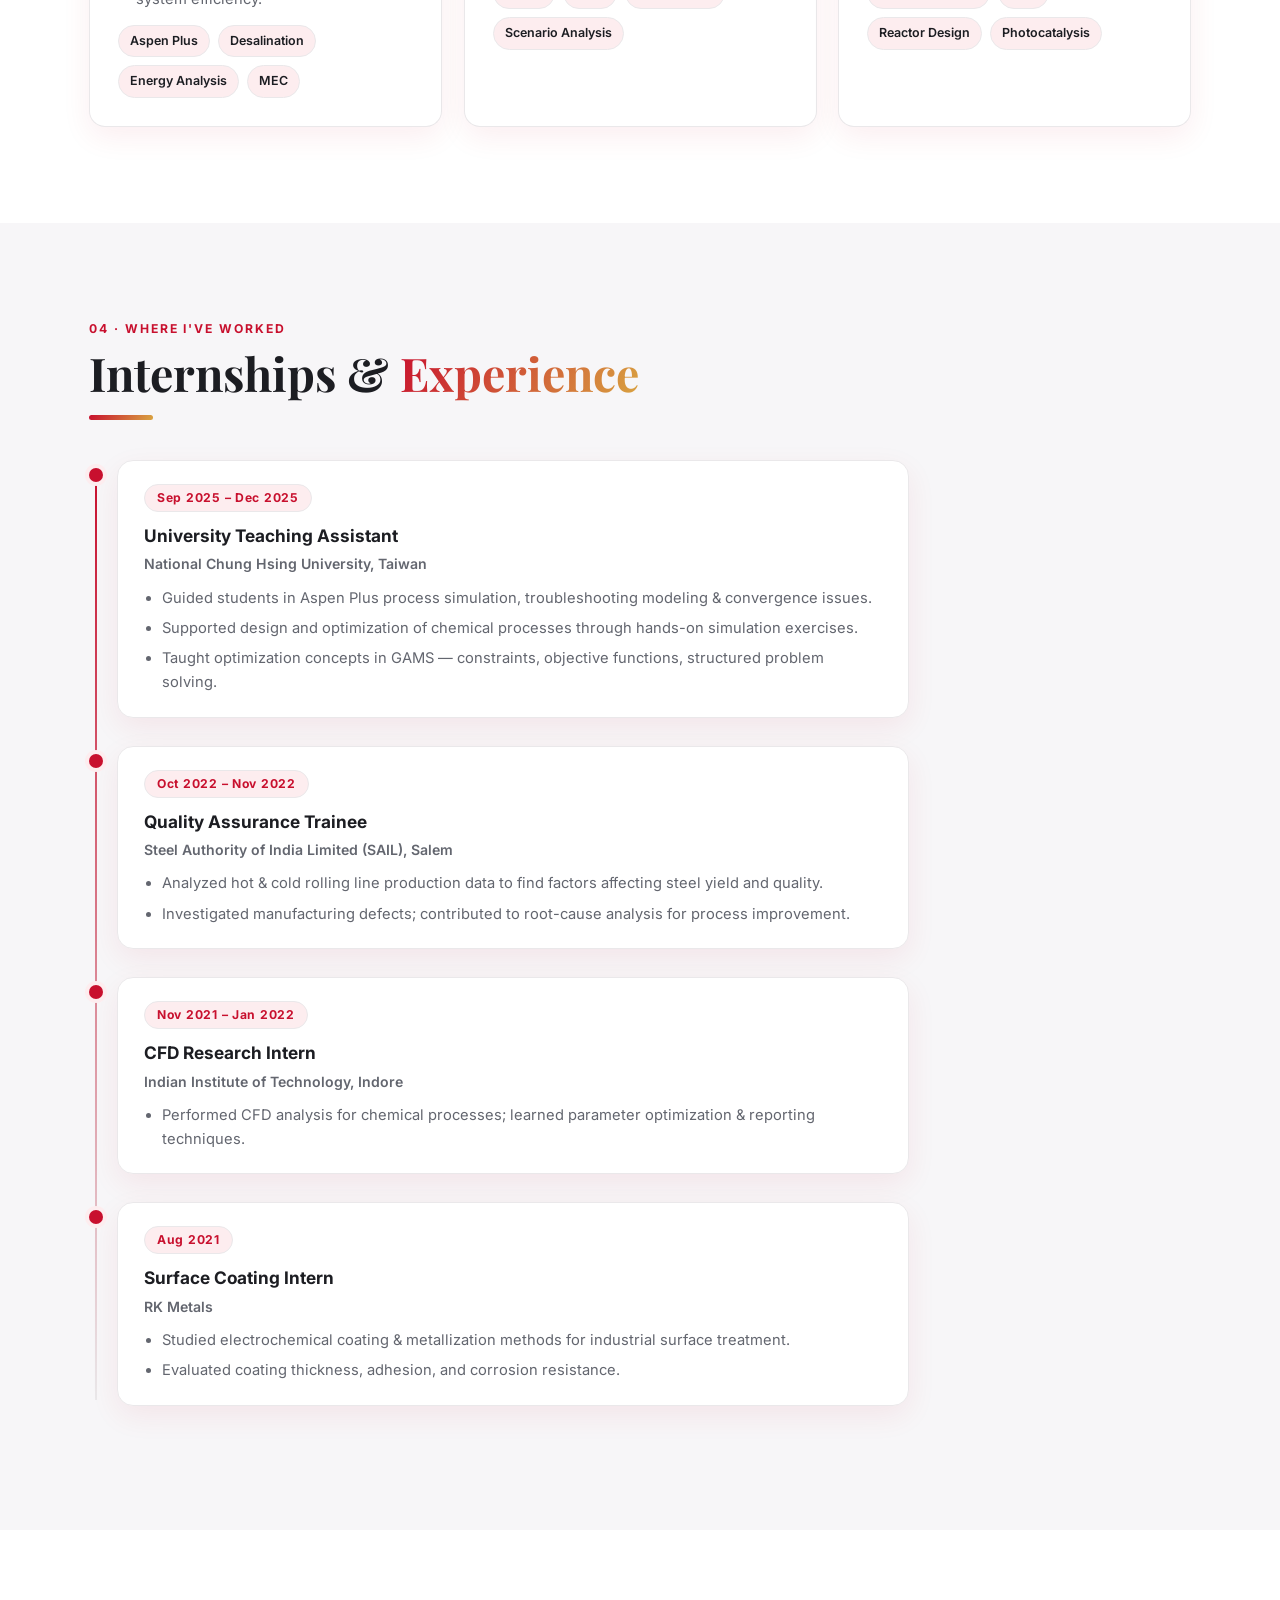
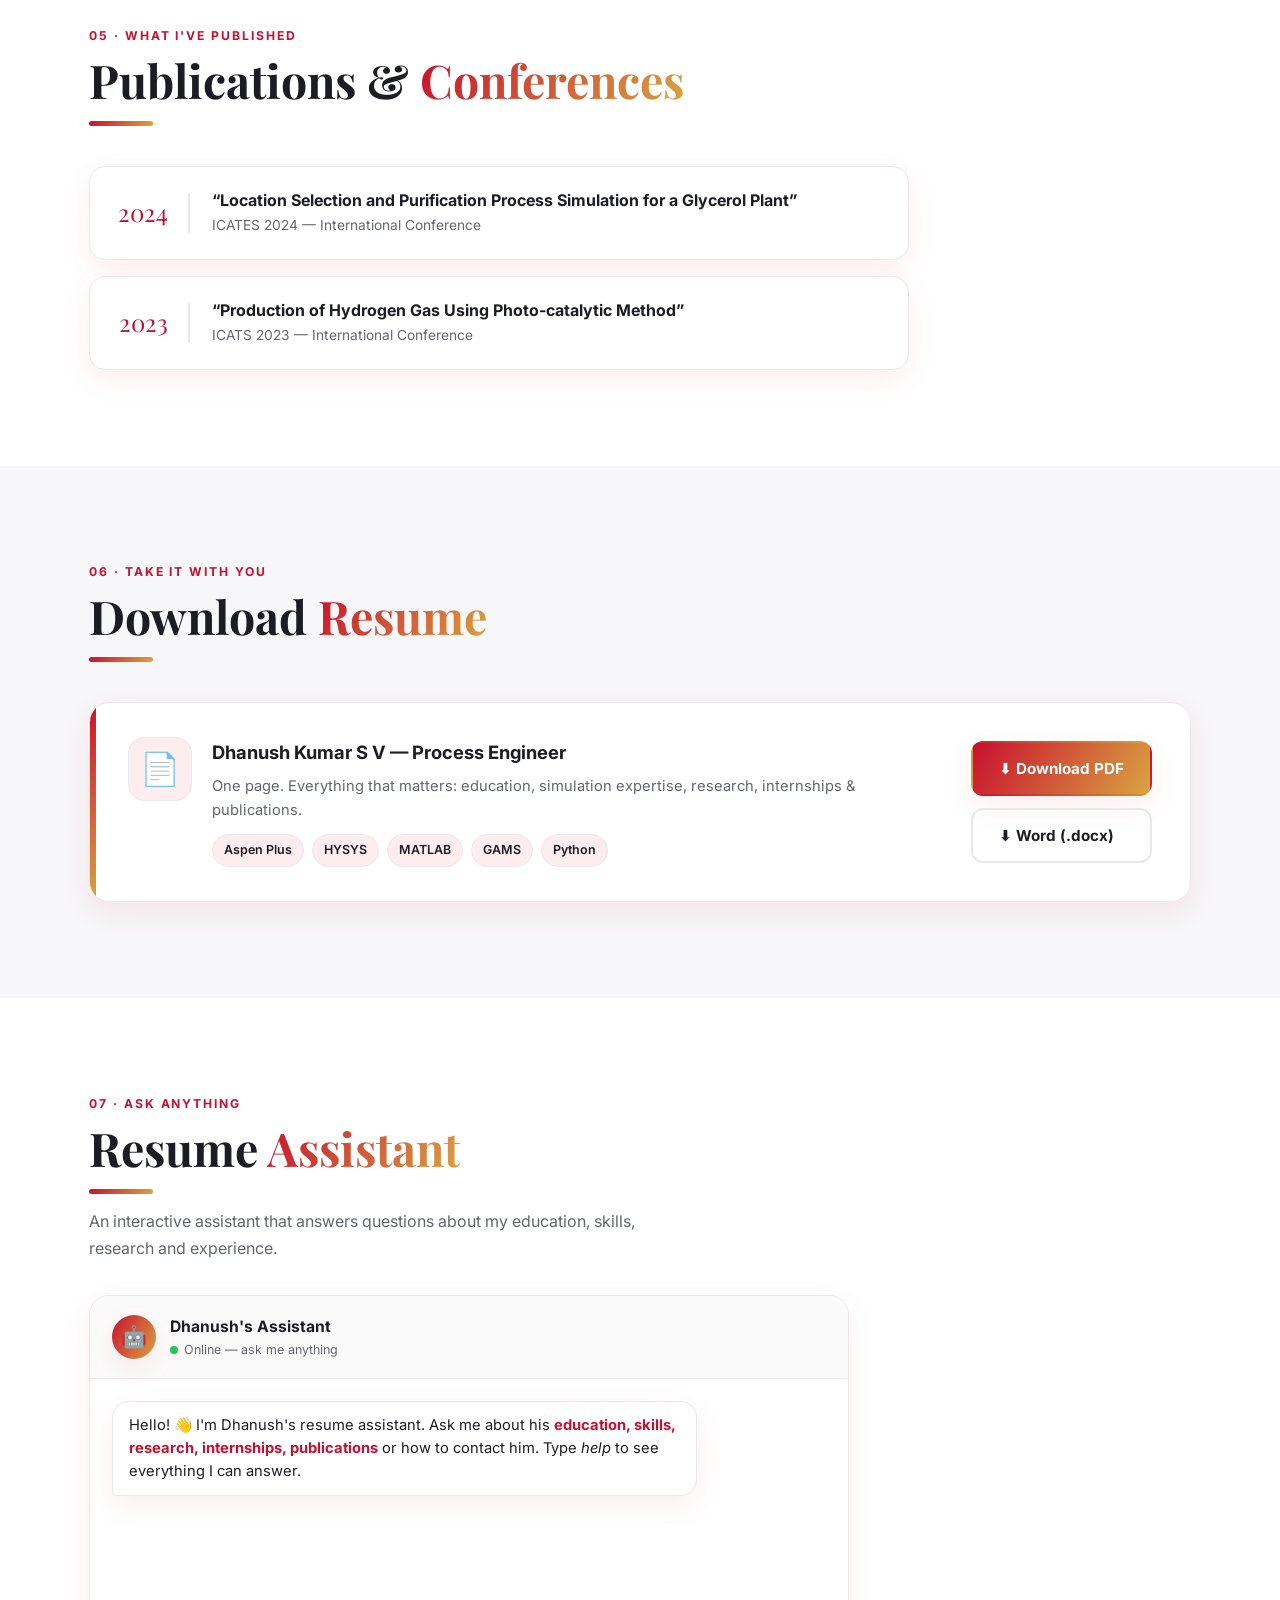
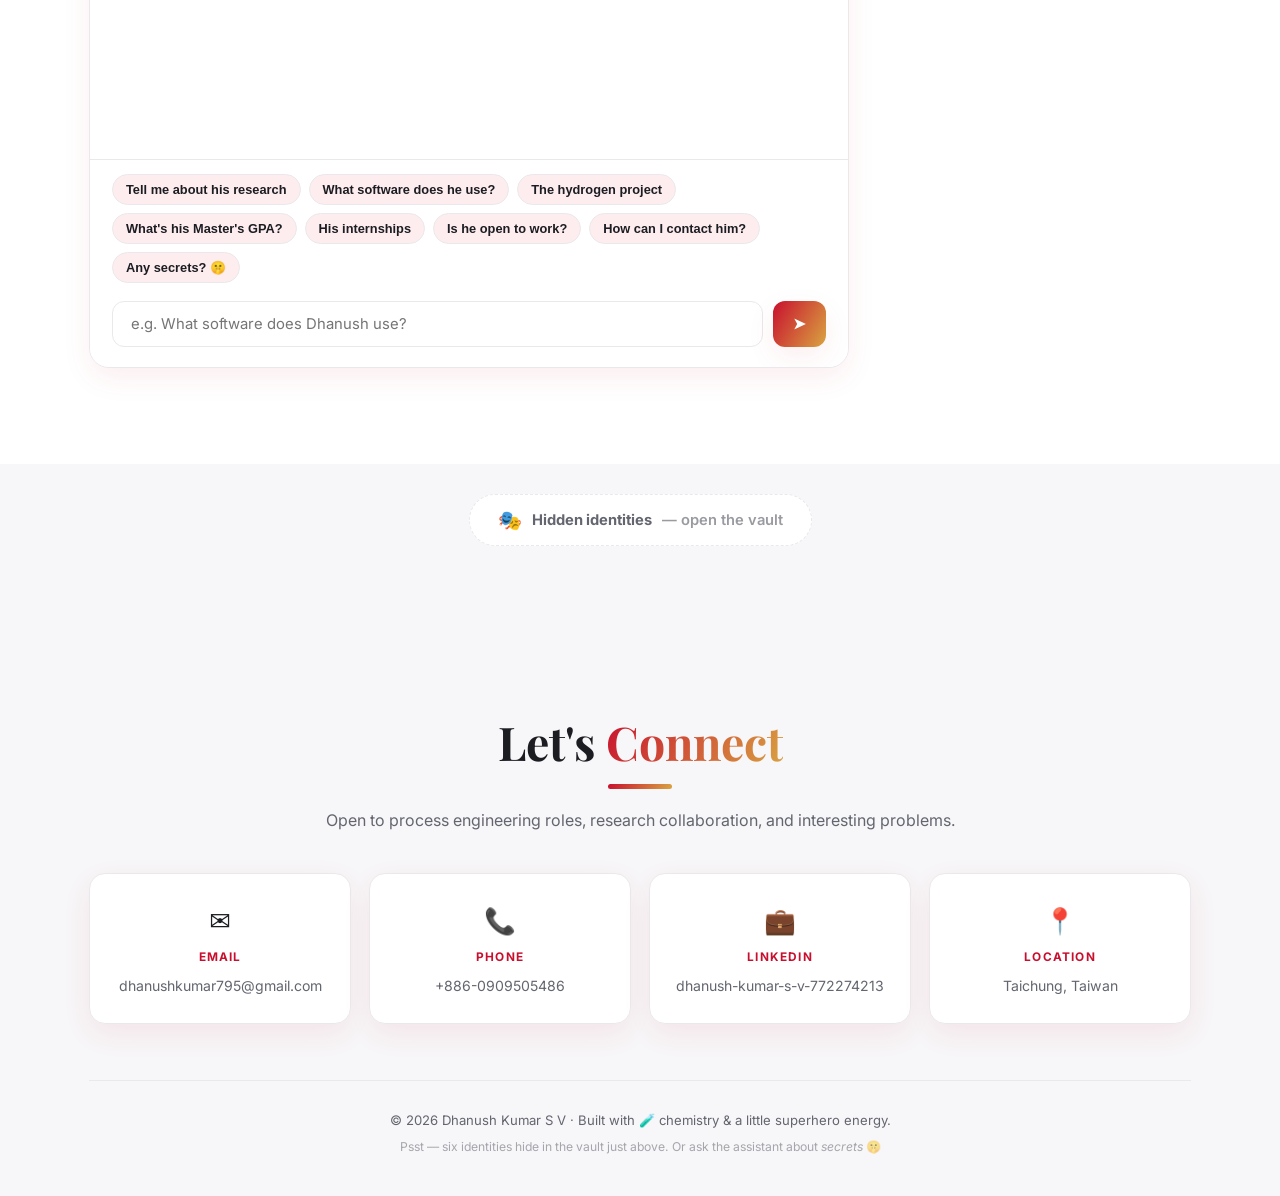
==== commit d50c7893: "Update index.html" ====
--- a/index.html
+++ b/index.html
@@ -207,39 +207,53 @@
       <p class="section-kicker reveal">01 · Who I am</p>
       <h2 class="section-title reveal">About <span class="accent">Me</span></h2>
       <div class="about-grid">
-        <div class="about-text reveal">
-          <p>
-            I'm a <strong>Process Engineer</strong> based in Taichung, Taiwan, currently pursuing my
-            M.S. in Chemical Engineering at <strong>National Chung Hsing University</strong> with a
-            GPA of 3.95/4.3. I specialize in <strong>process simulation, optimization, and
-            manufacturing improvement</strong>.
-          </p>
-          <p>
-            My work spans modeling chemical and semiconductor processes with Aspen Plus, Aspen HYSYS
-            and MATLAB, with a strong grounding in <strong>yield improvement, defect reduction, and
-            process integration</strong>. I'm dedicated to enhancing production efficiency and product
-            quality through data-driven analysis and continuous improvement.
-          </p>
-          <div class="lang-chips">
-            <span class="chip">🇬🇧 English — Fluent</span>
-            <span class="chip">🇹🇼 Chinese — Basic</span>
-            <span class="chip">🇮🇳 Tamil — Native</span>
-          </div>
-        </div>
-         <div class="edu-card">
-            <div class="edu-icon">🎓</div>
-            <h3>National Chung Hsing University</h3>
-            <p class="edu-degree">M.S. in Chemical Engineering</p>
-            <p class="edu-meta">Taichung, Taiwan · 2024 – 2026</p>
-            <span class="edu-gpa">GPA 3.95 / 4.3</span>
-          </div>
-          <div class="edu-card">
-            <div class="edu-icon">🎓</div>
-            <h3>Anna University</h3>
-            <p class="edu-degree">B.Tech in Chemical Engineering</p>
-            <p class="edu-meta">Chennai, India · 2019 – 2023</p>
-            <span class="edu-gpa">GPA 7.84 / 10</span>
-          </div>
+
+  <!-- LEFT COLUMN -->
+  <div class="about-content reveal">
+
+    <div class="about-text">
+      <p>
+        I'm a <strong>Process Engineer</strong> based in Taichung, Taiwan, currently pursuing my
+        M.S. in Chemical Engineering at <strong>National Chung Hsing University</strong> with a
+        GPA of 3.95/4.3. I specialize in <strong>process simulation, optimization, and
+        manufacturing improvement</strong>.
+      </p>
+
+      <p>
+        My work spans modeling chemical and semiconductor processes with Aspen Plus, Aspen HYSYS
+        and MATLAB, with a strong grounding in <strong>yield improvement, defect reduction,
+        and process integration</strong>.
+      </p>
+
+      <div class="lang-chips">
+        <span class="chip">🇬🇧 English — Fluent</span>
+        <span class="chip">🇹🇼 Chinese — Basic</span>
+        <span class="chip">🇮🇳 Tamil — Native</span>
+      </div>
+    </div>
+
+    <div class="education-list">
+
+      <div class="edu-card">
+        <div class="edu-icon">🎓</div>
+        <h3>National Chung Hsing University</h3>
+        <p class="edu-degree">M.S. in Chemical Engineering</p>
+        <p class="edu-meta">Taichung, Taiwan · 2024 – 2026</p>
+        <span class="edu-gpa">GPA 3.95 / 4.3</span>
+      </div>
+
+      <div class="edu-card">
+        <div class="edu-icon">🎓</div>
+        <h3>Anna University</h3>
+        <p class="edu-degree">B.Tech in Chemical Engineering</p>
+        <p class="edu-meta">Chennai, India · 2019 – 2023</p>
+        <span class="edu-gpa">GPA 7.84 / 10</span>
+      </div>
+
+    </div>
+
+  </div>
+
         
         <div class="about-side reveal">
           <div class="profile-pic-container">
